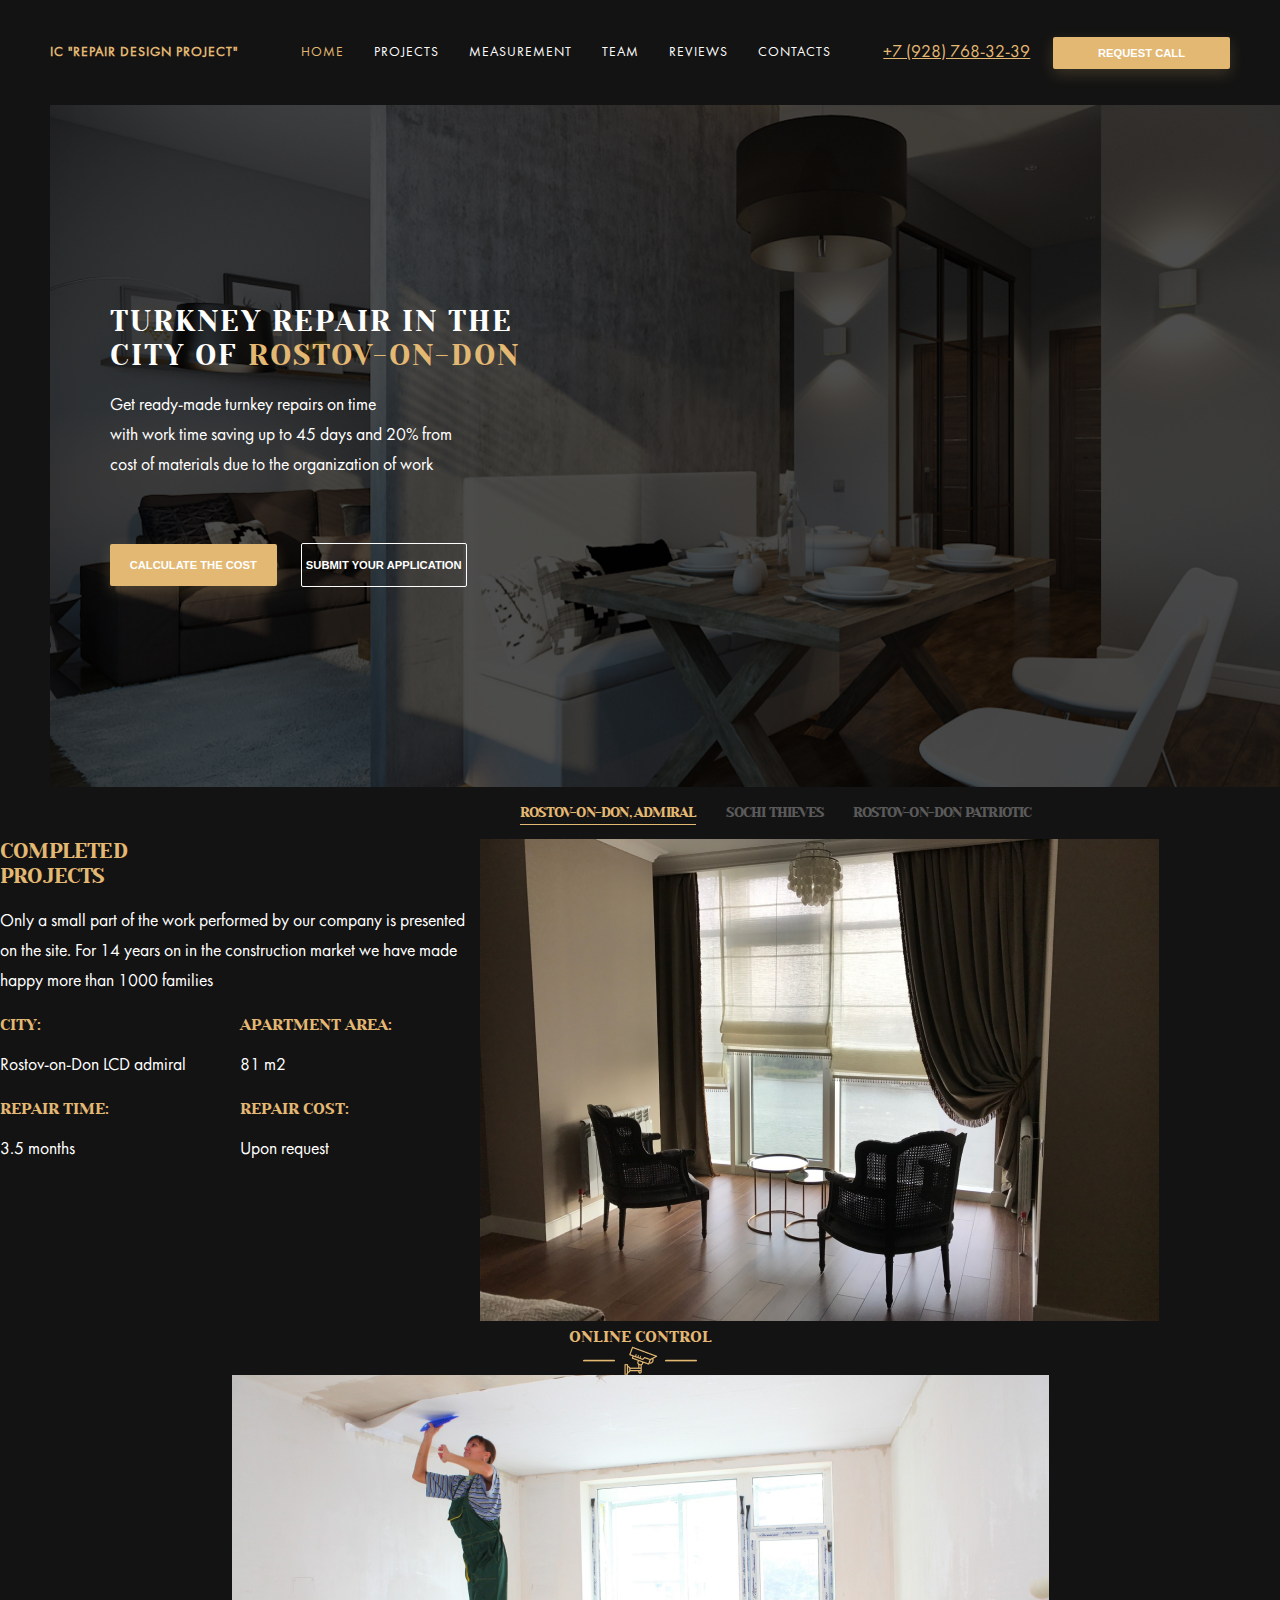
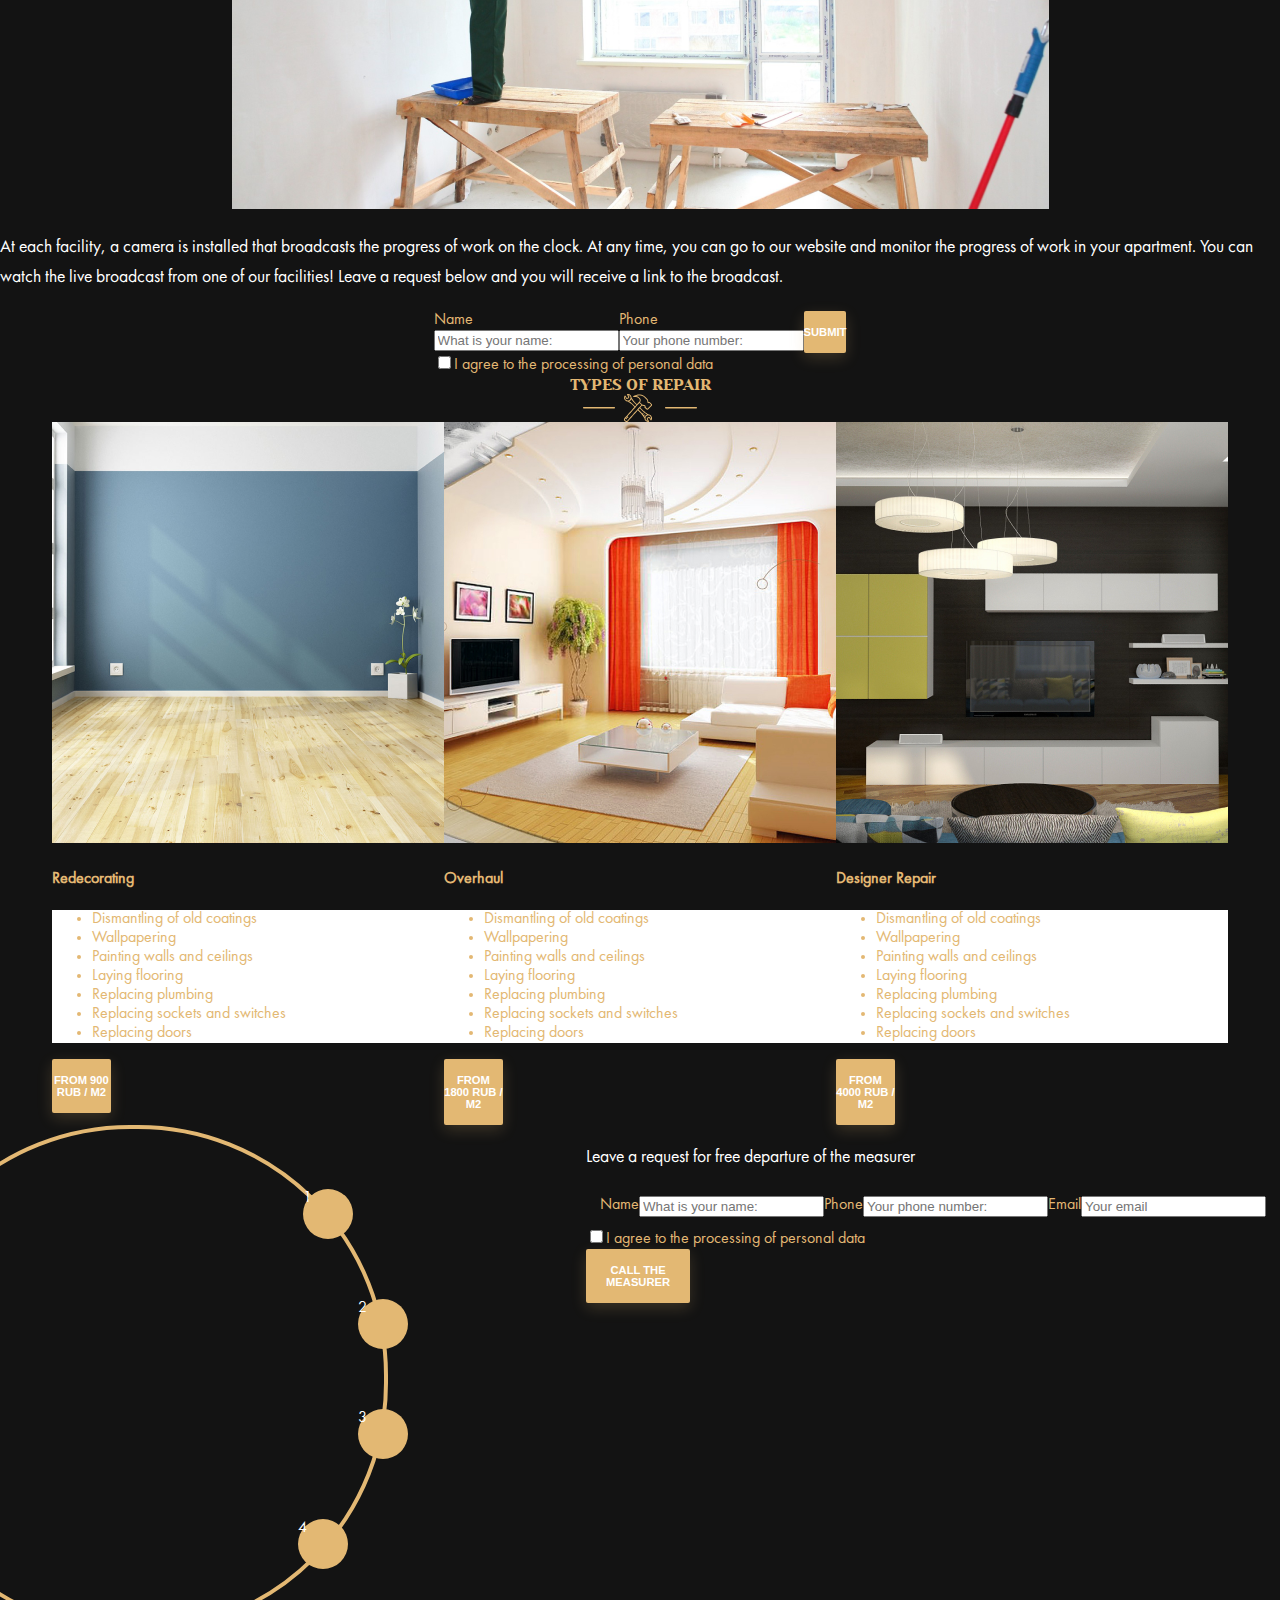
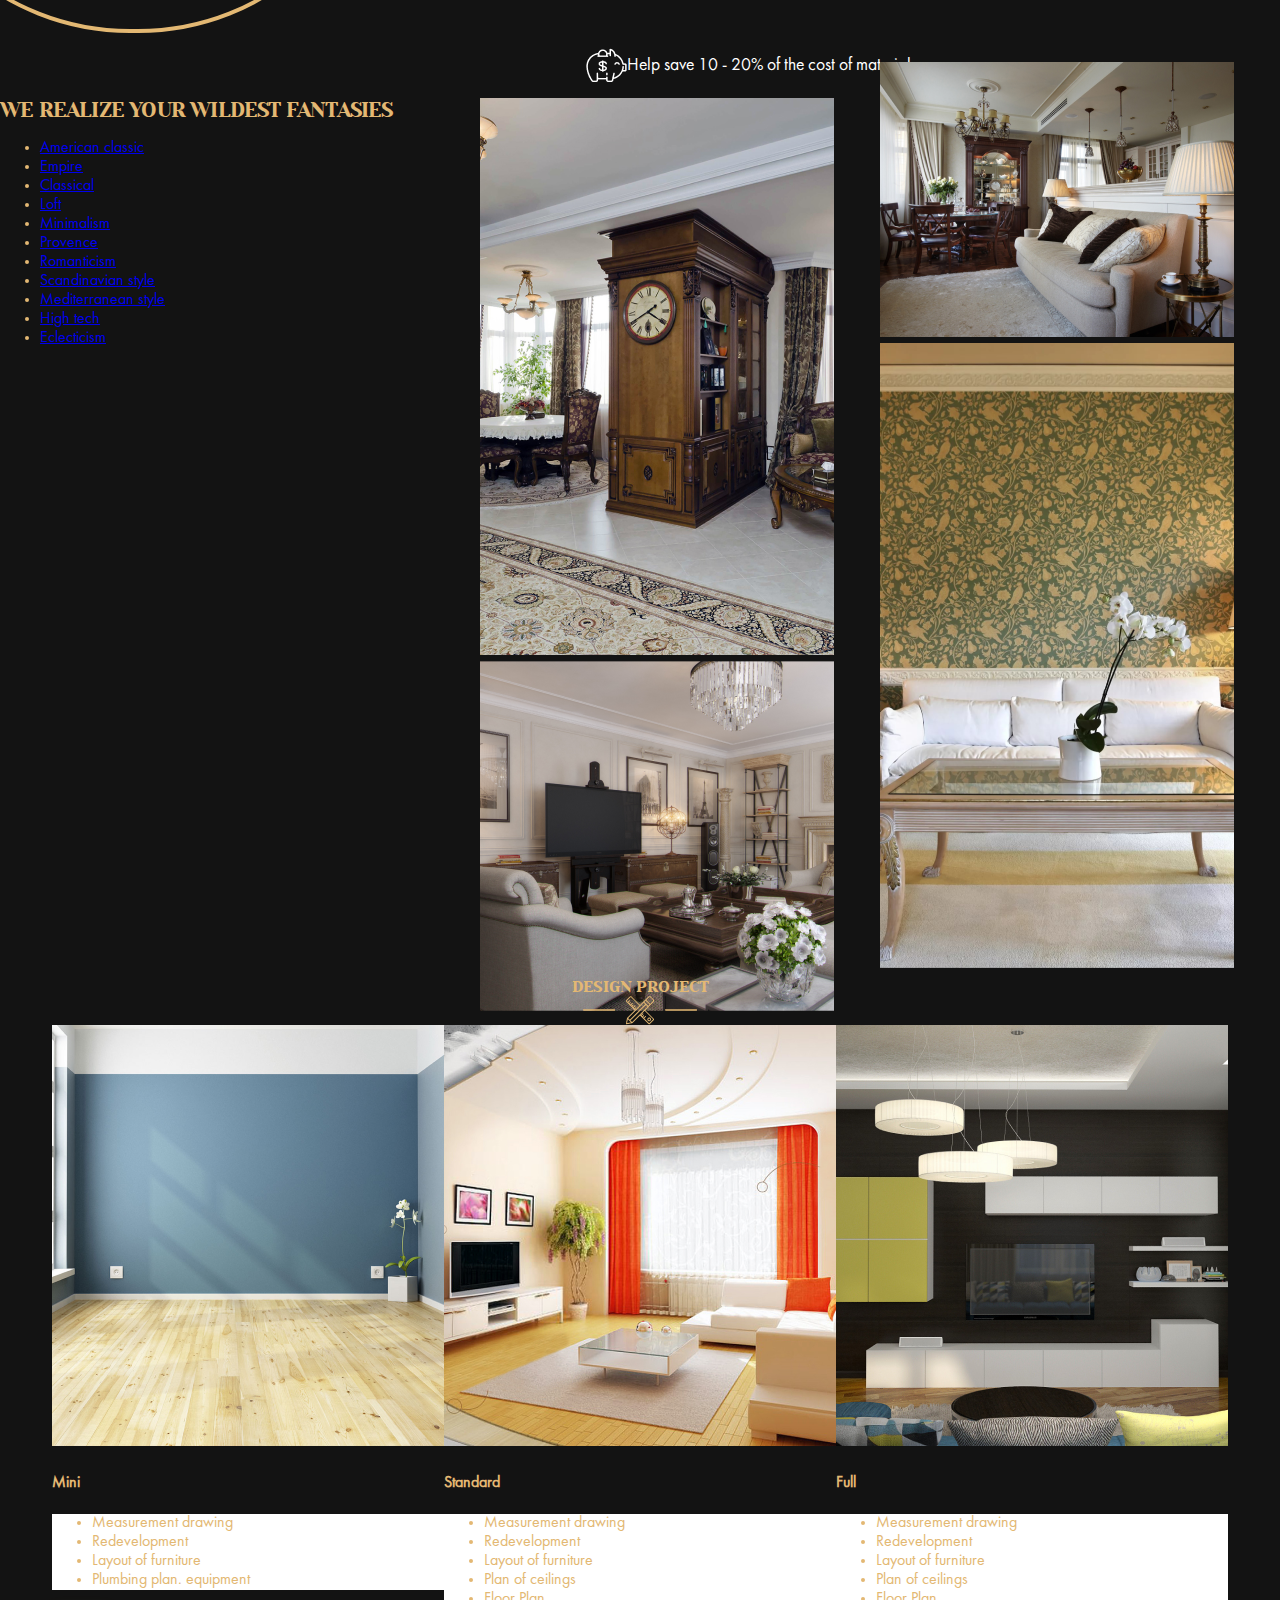
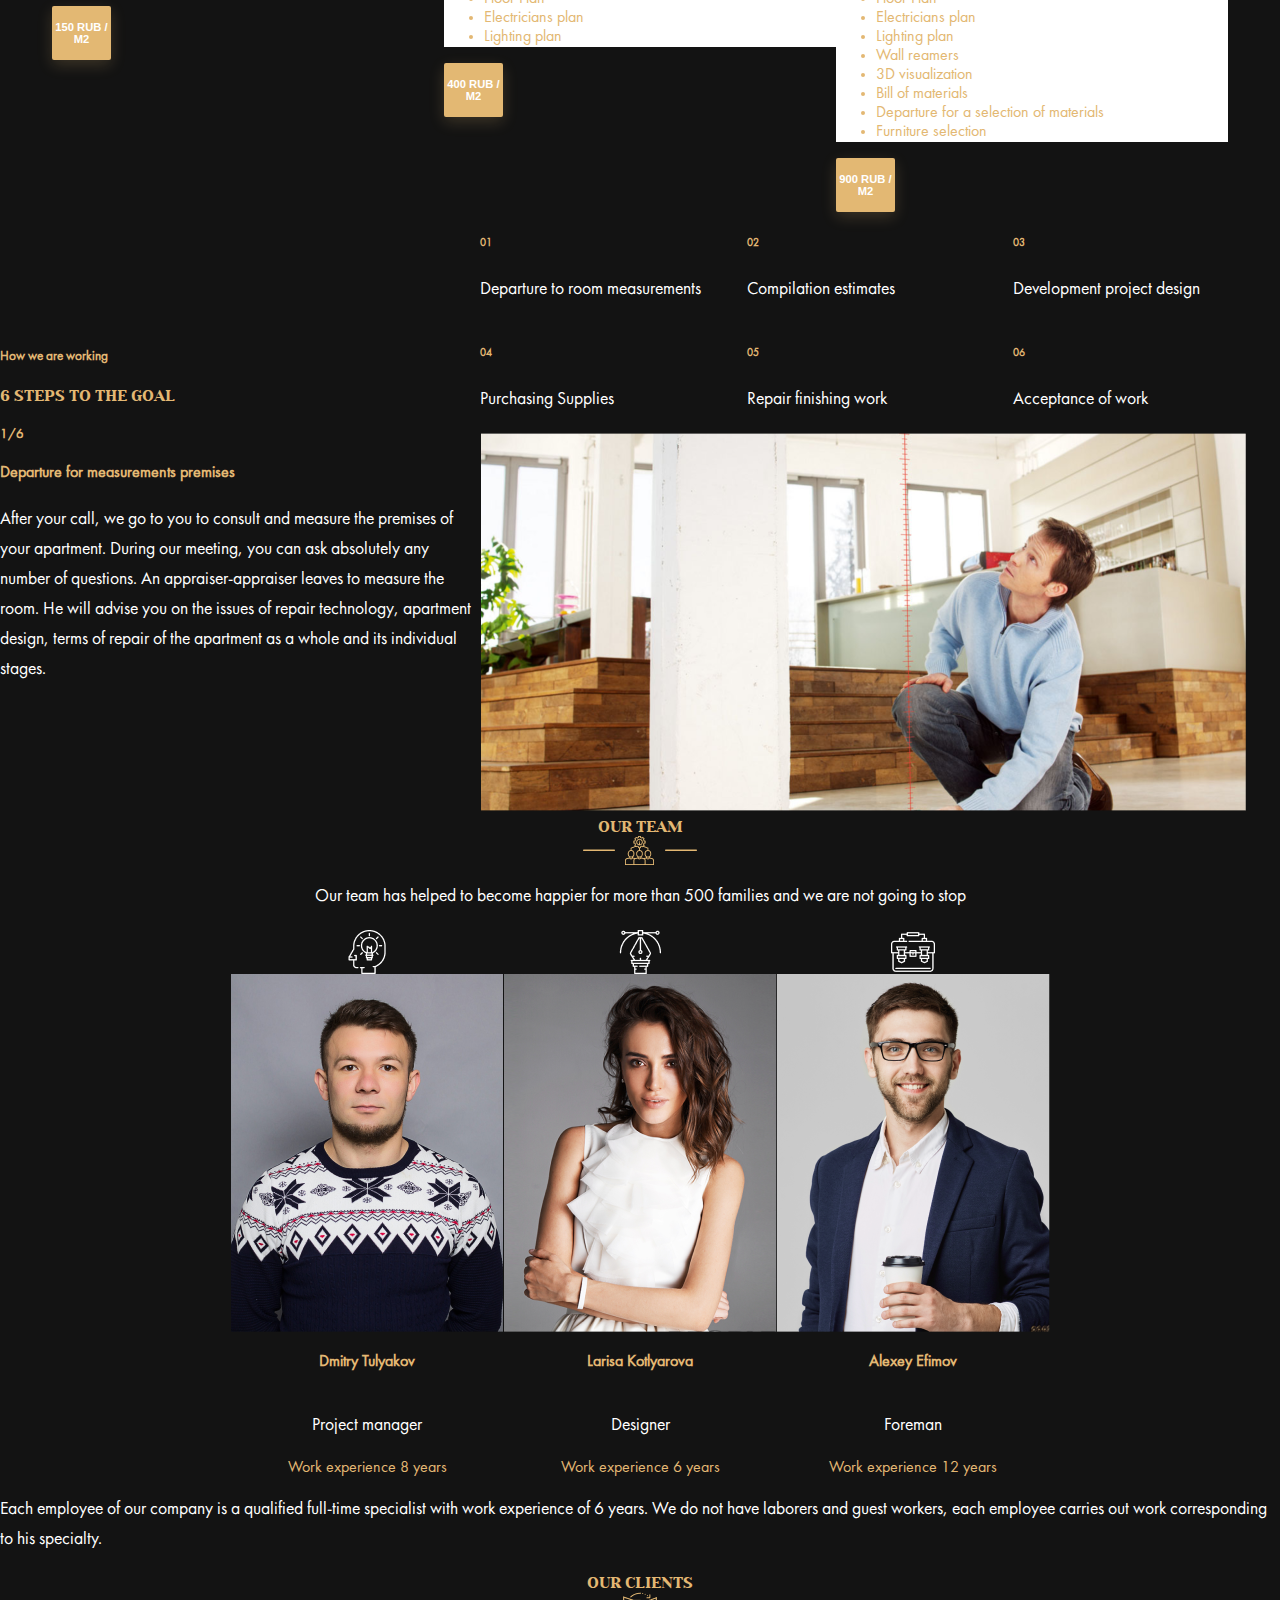
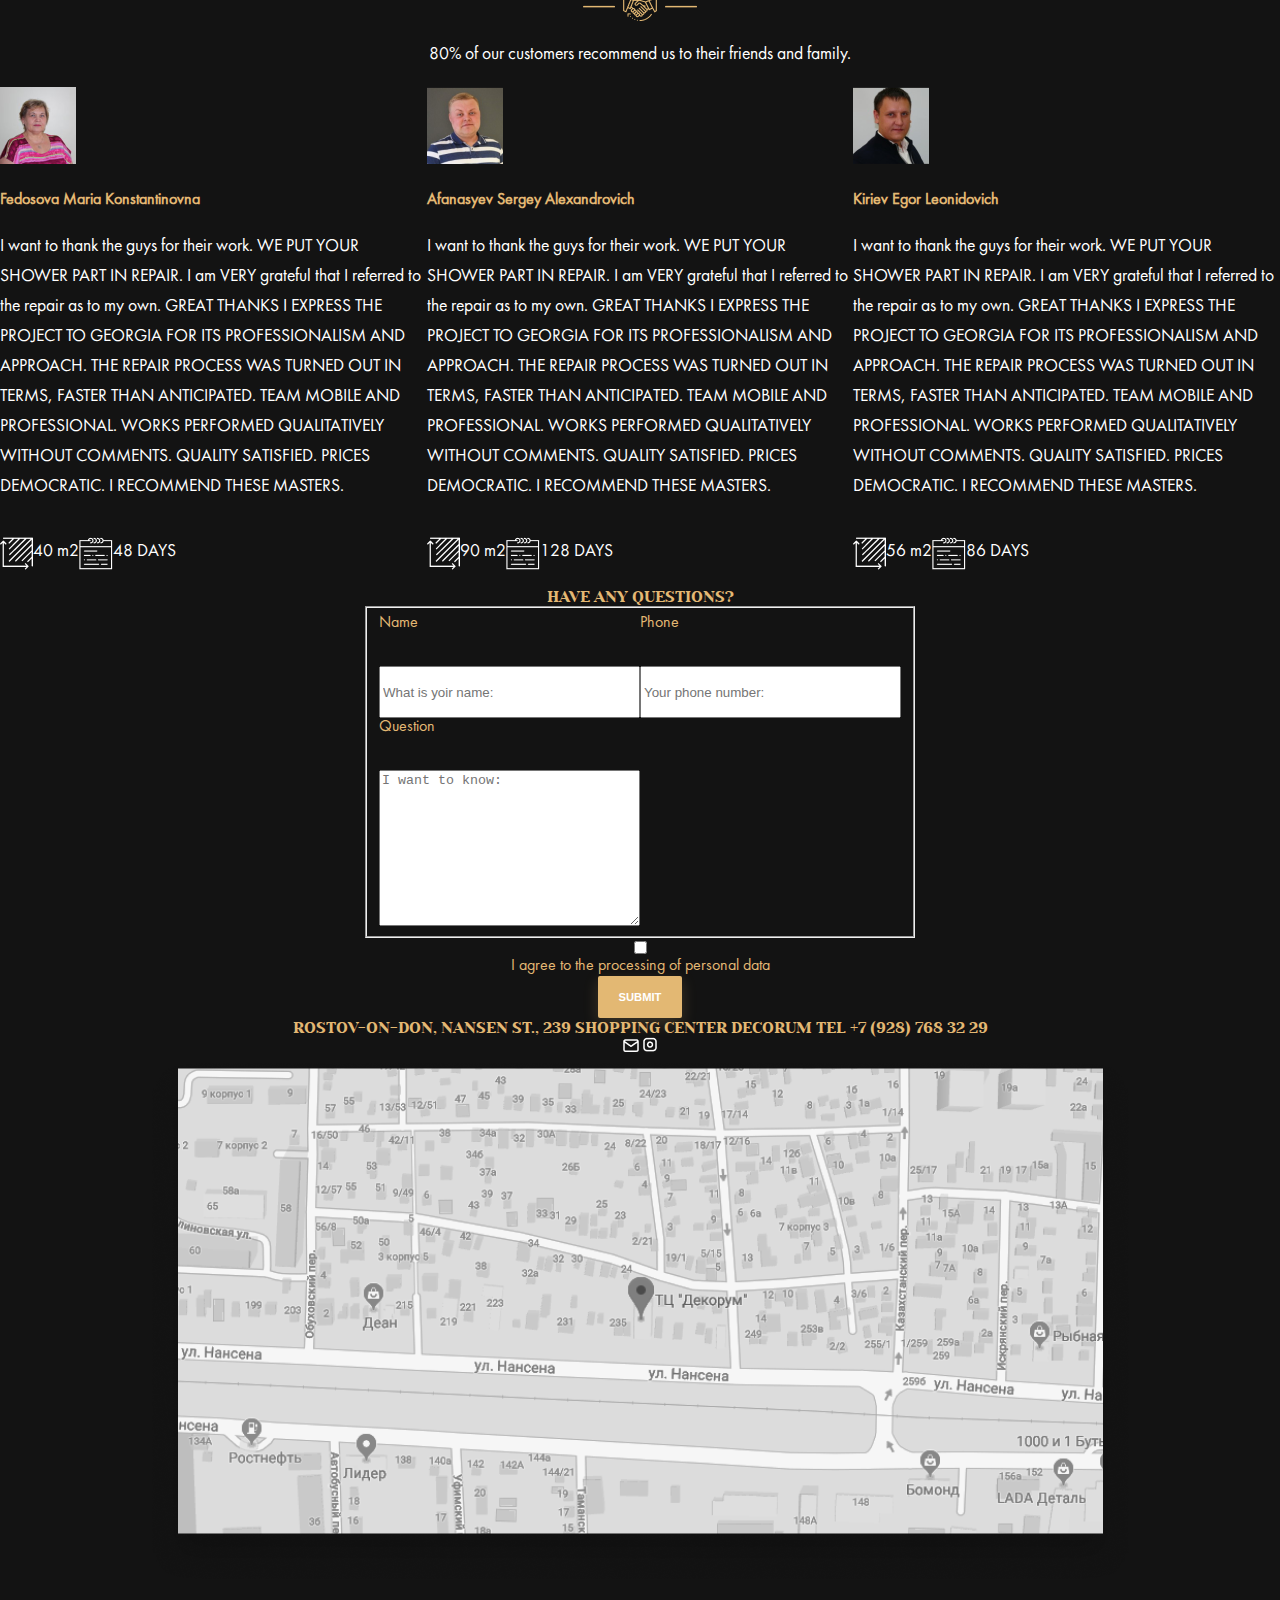
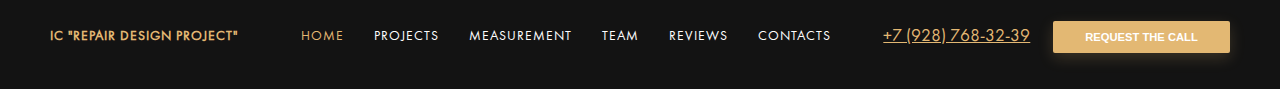
==== index.html @ d8e08277 "feat: create circle block in usp-section" ====
<!DOCTYPE html>
<html lang="en">
<head>
    <meta charset="UTF-8">
    <meta name="viewport" content="width=device-width, initial-scale=1.0">
    <meta http-equiv="X-UA-Compatible" content="ie=edge">
    <link rel="stylesheet" type="text/css" href="./style.css">
    <title>Repair Design Project</title>
</head>
<body>
    <header>
        <h4>IC "Repair Design Project"</h4>
        <nav>
            <ul class="menu_page_switcher">
                <li class="menu_page_switcher--item"><a class="menu_page_switcher--item--link-selected" href="#">Home</a></li>
                <li class="menu_page_switcher--item"><a class="menu_page_switcher--item--link" href="#">Projects</a></li>
                <li class="menu_page_switcher--item"><a class="menu_page_switcher--item--link" href="#">Measurement</a></li>
                <li class="menu_page_switcher--item"><a class="menu_page_switcher--item--link" href="#">Team</a></li>
                <li class="menu_page_switcher--item"><a class="menu_page_switcher--item--link" href="#">Reviews</a></li>
                <li class="menu_page_switcher--item"><a class="menu_page_switcher--item--link" href="#">Contacts</a></li>
            </ul>
        </nav>
        <a href="tel: +7 (928) 768-32-39"><p>+7 (928) 768-32-39</p></a>
        <button class="btn" class="btn">Request call</button>
    </header>
    <section class="main_screen">
        <div class="img_effect"></div>
        <!-- <img src="./assets/images/image 4.3.png" alt="главное изображение"> -->
        <article>
            <h1>Turkney repair in the <br>city of <span>rostov-on-don</span></h1>
            <p>Get ready-made turnkey repairs on time <br> with work time saving up to 45 days and 20% from <br> cost of materials due to the organization of work</p>
        </article>
        <!-- <aside>
            <p>Instagram</p>
            <div></div>
        </aside> -->
        <div class="buttons">
            <button class="btn">Calculate the cost</button>
            <button class="btn_second">Submit your application</button>
        </div>
    </section>
    <section class="second_screen">
        <div></div>
        <nav>
            <ul class="menu_projects_switcher">
                <li class="menu_projects_switcher--item"><a class="menu_projects_switcher--item--link-selected" href="#">Rostov-on-Don, Admiral</a></li>
                <li class="menu_projects_switcher--item"><a class="menu_projects_switcher--item--link" href="#">Sochi Thieves</a></li>
                <li class="menu_projects_switcher--item"><a class="menu_projects_switcher--item--link" href="#">Rostov-on-Don Patriotic</a></li>
            </ul>
        </nav>
        <article class="article_completed_projects">
            <h2>Completed <br>projects</h2>
            <p>Only a small part of the work performed by our company is presented on the site. 
                    For 14 years on in the construction market we have made happy more than 1000 families</p>
            <div class="article_completed_projects--menu">
                <div>
                    <h3>City:</h3>
                    <p>Rostov-on-Don LCD admiral</p>
                </div>
                
                <div>
                    <h3>apartment area:</h3>
                    <p>81 m2</p>
                </div>

                <div>
                    <h3>Repair time:</h3>
                    <p>3.5 months</p>
                </div>

                <div> 
                    <h3>Repair Cost:</h3>
                    <p>Upon request</p>
                </div>
            </div>
        </article>
        <div class="slider">
            <img src="./assets/images/image 2.1.png" alt="фото интерьера1">
            <!-- <img src="./assets/images/image 2.png" alt="фото интерьера2"> -->
        </div>
        </section>
        <section class="section_online_control">
            <h3>online control</h3>
            <img src="./assets/images/icon_control.png" alt="камера наблюдения">
            <div class="video">
                <img src="./assets/images/image 6.png" alt="заглушка видео">
            </div>
            <p>At each facility, a camera is installed that broadcasts the progress of work on the clock. 
                At any time, you can go to our website and monitor the progress of work in your apartment. 
                You can watch the live broadcast from one of our facilities! 
                Leave a request below and you will receive a link to the broadcast.</p>
            <form action="#">
                <div class="my_fieldset">
                    <div>
                        <label for="name">Name</label><input type="text" id="name" placeholder="What is your name:">
                    </div>
                    <div>
                        <label for="phone">Phone</label><input type="text" id="phone" placeholder="Your phone number:">
                    </div>
                    <button class="btn">Submit</button>
                </div>
                <input type="checkbox" id="agreement"><label for="agreemnet">I agree to the processing of personal data</label>
            </form>
        </section>
        <section class="section_types_of_repair">
            <h3>types of repair</h3>
            <img src="./assets/images/icon_repair.png" alt="ремонт">
            <article class="section_types_of_repair--article">
                <div class="section_types_of_repair--article-item">
                    <img src="./assets/images/image.png" alt="интерьер 1">
                    <article class="article_text">
                        <h4>Redecorating</h4>
                        <ul>
                            <li>Dismantling of old coatings</li>
                            <li>Wallpapering</li>
                            <li>Painting walls and ceilings</li>
                            <li>Laying flooring</li>
                            <li>Replacing plumbing</li>
                            <li>Replacing sockets and switches</li>
                            <li>Replacing doors</li>
                        </ul>
                        <button class="btn">from 900 rub / m2</button>
                    </article>
                </div>
                <div class="section_types_of_repair--article-item">
                    <img src="./assets/images/image 3.png" alt="интерьер 2">
                    <article class="article_text">
                        <h4>Overhaul</h4>
                        <ul>
                            <li>Dismantling of old coatings</li>
                            <li>Wallpapering</li>
                            <li>Painting walls and ceilings</li>
                            <li>Laying flooring</li>
                            <li>Replacing plumbing</li>
                            <li>Replacing sockets and switches</li>
                            <li>Replacing doors</li>
                        </ul>
                        <button class="btn">from 1800 rub / m2</button>
                    </article>
                </div>
                <div class="section_types_of_repair--article-item">
                    <img src="./assets/images/image 3 (1).png" alt="интерьер 3">
                    <article class="article_text">
                        <h4>Designer Repair</h4>
                        <ul>
                            <li>Dismantling of old coatings</li>
                            <li>Wallpapering</li>
                            <li>Painting walls and ceilings</li>
                            <li>Laying flooring</li>
                            <li>Replacing plumbing</li>
                            <li>Replacing sockets and switches</li>
                            <li>Replacing doors</li>
                        </ul>
                        <button class="btn">from 4000 rub / m2</button>
                    </article>
                </div>
            </article>
        </section>
        <section class="section_usp">
            <article class="wrapper_circle">
                <!-- <img src="./assets/images/image 6.1.png" alt="фото здание"> -->
                <div class="circle"></div>
                <div class="numbers">
                    <div class="numbers--element-1">
                        <div class="num">1</div>
                        <!-- <p>Our speciadivst will arrive for measurements per day contact, 
                        or appoint a date convenient for you</p> -->
                    </div>
                    <div class="numbers--element-2">
                        <div class="num">2</div>
                        <!-- <p>Free metering</p> -->
                    </div>
                    <div class="numbers--element-3">
                        <div class="num">3</div>
                        <!-- <p>Free consultation</p> -->
                    </div>
                    <div class="numbers--element-4">
                        <div class="num">4</div>
                        <!-- <p>Get a cost estimate and the timing of your future repairs</p> -->
                    </div>
                </div>
            </article>
            <form action="#">
                <p>Leave a request for free departure of the measurer</p>
                <fieldset>
                    <label for="name">Name</label>
                    <input type="text" id="name" placeholder="What is your name:">

                    <label for="phone">Phone</label>
                    <input type="text" id="phone" placeholder="Your phone number:">

                    <label for="email">Email</label>
                    <input type="text" id="email" placeholder="Your email">
                </fieldset>
                <div class="agreement">
                    <input type="checkbox" id="agreement"><label for="agreemnet">I agree to the processing of personal data</label>
                </div>
                <button class="btn">Call the measurer</button>
            </form>
            <div class="my_text">
                <img src="./assets/images/icon_coinsaver.png" alt="копилка">
                <p>Help save 10 - 20% of the cost of materials</p>
            </div>
        </section>
        <section class="section_types_interior">
            <article class="section_types_interior--article">
                <h2>We realize your wildest fantasies</h2>
                <ul>
                    <li><a href="#" type="active">American classic</a></li>
                    <li><a href="#">Empire</a></li>
                    <li><a href="#">Classical</a></li>
                    <li><a href="#">Loft</a></li>
                    <li><a href="#">Minimalism</a></li>
                    <li><a href="#">Provence</a></li>
                    <li><a href="#">Romanticism</a></li>
                    <li><a href="#">Scandinavian style</a></li>
                    <li><a href="#">Mediterranean style</a></li>
                    <li><a href="#">High tech</a></li>
                    <li><a href="#">Eclecticism</a></li>
                </ul>
            </article>
            <div class="section_types_interior--img_elements">
                <div class="item1"> 
                    <img src="./assets/images/image 5 (1).png" alt="интерьер 1">
                    <img src="./assets/images/image 5 (3).png" alt="интерьер 2">
                </div>
                <div class="item2">
                    <img src="./assets/images/image 5.png" alt="интерьер 3">
                    <img src="./assets/images/image 5 (2).png" alt="интерьер 4">
               </div>
            </div>
        </section>
        <section class="section_design_projects">
            <h3>design project</h3>
            <img src="./assets/images/icon_projects.png" alt="проекты">
            <article class="section_design_projects--article">
                <div class="section_design_projects--article-item">
                    <img src="./assets/images/image.png" alt="интерьер 1">
                    <article class="article_text">
                        <h4>Mini</h4>
                        <ul>
                            <li>Measurement drawing</li>
                            <li>Redevelopment</li>
                            <li>Layout of furniture</li>
                            <li>Plumbing plan. equipment</li>
                        </ul>
                        <button class="btn">150 rub / m2</button>
                    </article>
                </div>
                <div class="section_design_projects--article-item"> 
                    <img src="./assets/images/image 3.png" alt="интерьер 2">
                    <article class="article_text">
                        <h4>Standard</h4>
                        <ul>
                            <li>Measurement drawing</li>
                            <li>Redevelopment</li>
                            <li>Layout of furniture</li>
                            <li>Plan of ceilings</li>
                            <li>Floor Plan</li>
                            <li>Electricians plan</li>
                            <li>Lighting plan</li>
                        </ul>
                        <button class="btn">400 rub / m2</button>
                    </article>
                </div>
                <div class="section_design_projects--article-item">
                    <img src="./assets/images/image 3 (1).png" alt="интерьер 3">
                    <article class="article_text">
                        <h4>Full</h4>
                        <ul>
                            <li>Measurement drawing</li>
                            <li>Redevelopment</li>
                            <li>Layout of furniture</li>
                            <li>Plan of ceilings</li>
                            <li>Floor Plan</li>
                            <li>Electricians plan</li>
                            <li>Lighting plan</li>
                            <li>Wall reamers</li>
                            <li>3D visualization</li>
                            <li>Bill of materials</li>
                            <li>Departure for a selection of materials</li>
                            <li>Furniture selection</li>
                        </ul>
                        <button class="btn">900 rub / m2</button>
                    </article>
                </div>
            </article>
        </section>  
        <section class="section_steps_working">
            <article class="section_steps_working--article">
                <h5>How we are working</h5>
                <h3>6 steps to the goal</h3>
                <article>
                        <h5>1/6</h5>
                        <h4>Departure for measurements premises</h4>
                        <p>After your call, we go to you to consult and measure the premises of your apartment. 
                            During our meeting, you can ask absolutely any number of questions. 
                            An appraiser-appraiser leaves to measure the room. 
                            He will advise you on the issues of repair technology, apartment design, terms of repair of the apartment as a whole and its individual stages.</p>
                    </article>
            </article>
            <article class="section_steps_working--article">           
                <div class="section_steps_working--article--steps">
                    <div class="section_steps_working--article--steps-item">
                        <h6>01</h6>
                        <p>Departure to room measurements</p>
                    </div>
                    <div class="section_steps_working--article--steps-item">
                        <h6>02</h6>
                        <p>Compilation estimates</p>
                    </div>
                    <div class="section_steps_working--article--steps-item">
                        <h6>03</h6>
                        <p>Development project design</p>
                    </div>
                    <div class="section_steps_working--article--steps-item">
                        <h6>04</h6>
                        <p>Purchasing Supplies</p>
                    </div>
                    <div class="section_steps_working--article--steps-item">
                        <h6>05</h6>
                        <p>Repair finishing work</p>
                    </div>
                    <div class="section_steps_working--article--steps-item">
                        <h6>06</h6>
                        <p>Acceptance of work</p>
                    </div>
                </div>
                <img src="./assets/images/Mask Group.png" alt="этапы работы">
            </article>
        </section>  
        <section class="section_our_team">
            <h3>our team</h3>
            <img src="./assets/images/icon_team.png" alt="команда">
            <p>Our team has helped to become happier for more than 500 families and we are not going to stop</p>
            <div class="section_our_team--article">
                <div class="section_our_team--article-item">
                    <img src="./assets/images/icon_idea.png" alt="иконка идея">
                    <img src="./assets/images/person1.png" alt="менеджер">
                    <h4>Dmitry Tulyakov</h4>
                    <p>Project manager</p>
                    <div class="my_label">Work experience 8 years</div>
                </div>
                <div class="section_our_team--article-item">
                    <img src="./assets/images/icon_pero.png" alt="иконка перо">
                    <img src="./assets/images/person2.png" alt="дизайнер">
                    <h4>Larisa Kotlyarova</h4>
                    <p>Designer</p>
                    <div class="my_label">Work experience 6 years</div>
                </div>
                <div class="section_our_team--article-item">
                    <img src="./assets/images/icon_portfolio.png" alt="иконка портфель">
                    <img src="./assets/images/person3.png" alt="мастер">
                    <h4>Alexey Efimov</h4>
                    <p>Foreman</p>
                    <div class="my_label">Work experience 12 years</div>
                </div>
            </div>
            <p>Each employee of our company is a qualified full-time specialist with work experience of 6 years. 
                We do not have laborers and guest workers, 
                each employee carries out work corresponding to his specialty.</p>
        </section>
        <section class="section_our_clients">
            <h3>our clients</h3>
            <img src="./assets/images/icon_clients.png" alt="клиенты">
            <p>80% of our customers recommend us to their friends and family.</p>
            <div class="section_our_clients--element">
                <article class="section_our_clients--element-item">
                    <div>
                        <img src="./assets/images/review1.png" alt="клиент 1">
                        <h4>Fedosova Maria Konstantinovna</h4>
                    </div>
                    <p>I want to thank the guys for their work. WE PUT YOUR SHOWER PART IN REPAIR. 
                        I am VERY grateful that I referred to the repair as to my own. 
                        GREAT THANKS I EXPRESS THE PROJECT TO GEORGIA FOR ITS PROFESSIONALISM AND APPROACH. 
                        THE REPAIR PROCESS WAS TURNED OUT IN TERMS, FASTER THAN ANTICIPATED. 
                        TEAM MOBILE AND PROFESSIONAL. WORKS PERFORMED QUALITATIVELY WITHOUT COMMENTS. 
                        QUALITY SATISFIED. PRICES DEMOCRATIC. I RECOMMEND THESE MASTERS.</p>
                    <div class="my_label">
                        <p><img src="./assets/images/icon_square.png" alt="иконка площадь">40 m2</p>
                        <p><img src="./assets/images/icon_deadline.png" alt="иконка сроки">48 DAYS</p>
                    </div>
                </article>
                <article class="section_our_clients--element-item">
                    <div>
                        <img src="./assets/images/review2.png" alt="клиент 2">
                        <h4>Afanasyev Sergey Alexandrovich</h4>
                    </div>
                    <p>I want to thank the guys for their work. WE PUT YOUR SHOWER PART IN REPAIR. 
                        I am VERY grateful that I referred to the repair as to my own. 
                        GREAT THANKS I EXPRESS THE PROJECT TO GEORGIA FOR ITS PROFESSIONALISM AND APPROACH. 
                        THE REPAIR PROCESS WAS TURNED OUT IN TERMS, FASTER THAN ANTICIPATED. 
                        TEAM MOBILE AND PROFESSIONAL. WORKS PERFORMED QUALITATIVELY WITHOUT COMMENTS. 
                        QUALITY SATISFIED. PRICES DEMOCRATIC. I RECOMMEND THESE MASTERS.</p>
                    <div class="my_label">
                        <p><img src="./assets/images/icon_square.png" alt="иконка площадь">90 m2</p>
                        <p><img src="./assets/images/icon_deadline.png" alt="иконка сроки">128 DAYS</p>
                    </div>
                </article>
                <article class="section_our_clients--element-item">
                    <div>
                        <img src="./assets/images/review3.png" alt="клиент 3">
                        <h4>Kiriev Egor Leonidovich</h4>
                    </div>
                    <p>I want to thank the guys for their work. WE PUT YOUR SHOWER PART IN REPAIR. 
                        I am VERY grateful that I referred to the repair as to my own. 
                        GREAT THANKS I EXPRESS THE PROJECT TO GEORGIA FOR ITS PROFESSIONALISM AND APPROACH. 
                        THE REPAIR PROCESS WAS TURNED OUT IN TERMS, FASTER THAN ANTICIPATED. 
                        TEAM MOBILE AND PROFESSIONAL. WORKS PERFORMED QUALITATIVELY WITHOUT COMMENTS. 
                        QUALITY SATISFIED. PRICES DEMOCRATIC. I RECOMMEND THESE MASTERS.</p>
                    <div class="my_label">
                        <p><img src="./assets/images/icon_square.png" alt="иконка площадь">56 m2</p>
                        <p><img src="./assets/images/icon_deadline.png" alt="иконка сроки">86 DAYS</p>
                    </div>
                </article>
            </div>       
        </section>
        <section class="section_form_question">
            <form action="#">
                <h3>have any questions?</h3>
                <fieldset>
                    <label for="name">Name</label>
                    <input type="text" id="name" placeholder="What is yoir name:">

                    <label for="phone">Phone</label>
                    <input type="text" id="phone" placeholder="Your phone number:">

                    <label for="question">Question</label>
                    <textarea name="question" id="question_area" cols="30" rows="10" placeholder="I want to know:"></textarea>
                </fieldset>
                <input type="checkbox" id="agreement"><label for="agreemnet">I agree to the processing of personal data</label>
                <button class="btn">Submit</button>
            </form>
        </section>
        <section class="section_contacts">
            <h3>Rostov-on-Don, Nansen St., 239 Shopping Center Decorum Tel +7 (928) 768 32 29</h3>
            <div>
                <img src="./assets/images/icon_mail.png" alt="email">
                <img src="./assets/images/icon_instagram.png" alt="Instagram">
            </div>
            <img src="./assets/images/map.png" alt="карта заглушка">
        </section>
    <footer>
        <h4>IC "Repair Design Project"</h4>
        <nav>
            <ul class="menu_page_switcher">
                <li class="menu_page_switcher--item"><a class="menu_page_switcher--item--link-selected" href="#">Home</a></li>
                <li class="menu_page_switcher--item"><a class="menu_page_switcher--item--link" href="#">Projects</a></li>
                <li class="menu_page_switcher--item"><a class="menu_page_switcher--item--link" href="#">Measurement</a></li>
                <li class="menu_page_switcher--item"><a class="menu_page_switcher--item--link" href="#">Team</a></li>
                <li class="menu_page_switcher--item"><a class="menu_page_switcher--item--link" href="#">Reviews</a></li>
                <li class="menu_page_switcher--item"><a class="menu_page_switcher--item--link" href="#">Contacts</a></li>
            </ul>
        </nav>
        <a href="tel: +7 (928) 768-32-39"><p>+7 (928) 768-32-39</p></a>
        <button class="btn">Request the call</button>
    </footer>
</body>
</html>
---- style.css ----
@font-face {
  font-family: 'Yeseva-one';
  src: url("./assets/fonts/Yeseva One Regular.ttf") format("truetype");
  font-weight: lighter; }
@font-face {
  font-family: 'FuturaBookC';
  src: url("./assets/fonts/futurabookc.otf") format("truetype");
  font-weight: lighter; }
.section_online_control, .section_types_of_repair, .section_design_projects, .section_steps_working, .section_our_team, .section_our_clients, .section_form_question, .section_contacts {
  display: flex;
  flex-direction: column;
  align-items: center; }

.btn, .btn_second {
  background: #E3B873;
  padding: 15px 0;
  width: 15%;
  border: none;
  box-shadow: 0px 5px 15px rgba(227, 184, 115, 0.2);
  border-radius: 2px;
  color: white;
  text-transform: uppercase;
  font-weight: bold;
  font-size: 0.7rem; }

.menu_page_switcher, .second_screen .menu_projects_switcher {
  display: flex; }

.menu_page_switcher li, .second_screen .menu_projects_switcher li {
  padding: 0 30px 0 0;
  list-style: none; }

.menu_page_switcher li a, .second_screen .menu_projects_switcher a {
  text-decoration: none;
  color: white;
  letter-spacing: 1px;
  text-transform: uppercase; }

body {
  font-family: "FuturaBookC";
  color: #E3B873;
  background: #131313;
  padding: 0;
  margin: 0; }
  body h1 {
    font-family: "Yeseva-one";
    font-size: 1.8rem;
    font-weight: lighter;
    text-transform: uppercase;
    letter-spacing: 2px;
    color: white;
    margin: 0; }
    body h1 span {
      color: #E3B873; }
  body h2 {
    color: #E3B873;
    font-family: "Yeseva-one";
    font-size: 1.3rem;
    font-weight: lighter;
    text-transform: uppercase;
    letter-spacing: -0.8px;
    margin: 0; }
  body h3 {
    color: #E3B873;
    font-family: "Yeseva-one";
    font-size: 1rem;
    font-weight: lighter;
    text-transform: uppercase;
    letter-spacing: 0px;
    margin: 0; }
  body p {
    font-family: "FuturaBookC";
    font-weight: lighter;
    font-size: 1.1rem;
    line-height: 30px;
    color: white; }

header, footer {
  display: flex;
  justify-content: space-between;
  align-items: center;
  padding: 20px 50px; }
  header a, footer a {
    color: #E3B873; }
    header a p, footer a p {
      color: #E3B873; }
  header h4, footer h4 {
    text-transform: uppercase;
    font-size: 0.85rem;
    letter-spacing: 1px; }
  header .btn, footer .btn {
    padding: 10px 30px; }

.btn_second {
  border: 1px solid white;
  background: none;
  box-shadow: none; }

.menu_page_switcher {
  font-size: 0.85rem; }
  .menu_page_switcher li a.menu_page_switcher--item--link-selected {
    color: #E3B873; }

.main_screen {
  background-image: url("./assets/images/main_img_with_effect.png");
  background-repeat: no-repeat;
  margin-left: 50px;
  display: flex;
  flex-direction: column;
  justify-content: center;
  padding: 200px 60px; }
  .main_screen img {
    position: absolute;
    opacity: 0.3;
    width: 96%;
    right: 0;
    top: 90px;
    z-index: -1; }
  .main_screen .img_effect {
    width: 100%;
    height: 100%;
    align-items: stretch;
    margin-left: 50px;
    background: rgba(0, 0, 0, 0.7); }
  .main_screen aside {
    position: absolute;
    transform: rotate(90deg); }
    .main_screen aside p {
      color: #E3B873; }
    .main_screen aside div {
      border-top: 1px solid #E3B873;
      width: 40px; }
  .main_screen p {
    width: 40%; }
  .main_screen .buttons {
    margin: 45px 0 0 0; }
    .main_screen .buttons .btn {
      margin-right: 20px; }

.second_screen {
  display: grid;
  grid-template-columns: 3fr 5fr; }
  .second_screen .article_completed_projects--menu {
    display: grid;
    grid-template-columns: 1fr 1fr; }
  .second_screen .menu_projects_switcher a {
    color: #E3B873;
    font-family: "Yeseva-one";
    font-size: 0.9rem;
    line-height: 19px;
    letter-spacing: -0.8px; }
    .second_screen .menu_projects_switcher a.menu_projects_switcher--item--link-selected {
      border-bottom: 1px solid #E3B873;
      padding-bottom: 3px; }
    .second_screen .menu_projects_switcher a.menu_projects_switcher--item--link {
      color: white;
      opacity: 0.3; }

.section_online_control form .my_fieldset {
  display: flex;
  border: none; }
  .section_online_control form .my_fieldset div {
    display: flex;
    flex-direction: column; }

.circle {
  width: 500px;
  height: 500px;
  -moz-border-radius: 250px;
  -webkit-border-radius: 250px;
  border: 4px solid #E3B873;
  border-radius: 250px; }

.num {
  width: 50px;
  height: 50px;
  background: #E3B873;
  color: white;
  -moz-border-radius: 50px;
  -webkit-border-radius: 50px;
  border-radius: 50px; }

.section_usp {
  display: grid;
  grid-template-columns: 5fr 3fr; }
  .section_usp .wrapper_circle {
    display: flex;
    position: relative; }
    .section_usp .wrapper_circle .circle {
      position: relative;
      left: -120px; }
    .section_usp .wrapper_circle .numbers {
      position: relative;
      right: 90px;
      top: 0;
      display: flex;
      flex-direction: column;
      justify-content: center;
      align-items: flex-end; }
      .section_usp .wrapper_circle .numbers--element-1 {
        right: 115px;
        position: relative;
        margin: 30px 0; }
      .section_usp .wrapper_circle .numbers--element-2 {
        right: 60px;
        position: relative;
        margin: 30px 0; }
      .section_usp .wrapper_circle .numbers--element-3 {
        right: 60px;
        position: relative;
        margin: 30px 0; }
      .section_usp .wrapper_circle .numbers--element-4 {
        right: 120px;
        position: relative;
        margin: 30px 0; }
  .section_usp form {
    grid-column: 2;
    display: flex;
    flex-direction: column; }
    .section_usp form fieldset {
      border: none;
      display: flex; }
  .section_usp .my_text {
    display: flex;
    align-items: center;
    grid-column: 2; }

.article_text ul {
  background: white; }

.section_types_of_repair--article {
  display: flex; }

.section_types_interior {
  display: grid;
  grid-template-columns: 3fr 5fr; }
  .section_types_interior--img_elements {
    display: flex;
    justify-content: flex-end;
    align-items: center; }
    .section_types_interior--img_elements div {
      padding: 0;
      margin: 0; }
    .section_types_interior--img_elements img {
      margin: 0; }
    .section_types_interior--img_elements .item1 {
      margin-bottom: -40px; }
    .section_types_interior--img_elements .item2 {
      margin-top: -40px; }

.section_design_projects--article {
  display: flex; }

.section_steps_working {
  display: grid;
  grid-template-columns: 3fr 5fr; }
  .section_steps_working--article--steps {
    display: grid;
    grid-template-columns: 1fr 1fr 1fr; }

.section_our_team--article {
  display: flex; }
  .section_our_team--article-item {
    display: flex;
    flex-direction: column;
    align-items: center; }

.section_our_clients--element {
  display: flex; }
  .section_our_clients--element-item .my_label {
    display: flex; }
    .section_our_clients--element-item .my_label p {
      display: flex; }

.section_form_question form {
  display: flex;
  flex-direction: column;
  align-items: center; }
  .section_form_question form fieldset {
    display: grid;
    grid-template-columns: 1fr 1fr;
    grid-template-rows: 1fr 1fr 1fr 3fr; }
    .section_form_question form fieldset label {
      grid-row: 1, 3; }
    .section_form_question form fieldset input {
      grid-row: 2; }
    .section_form_question form fieldset textarea {
      grid-row: 4; }

/*# sourceMappingURL=style.css.map */
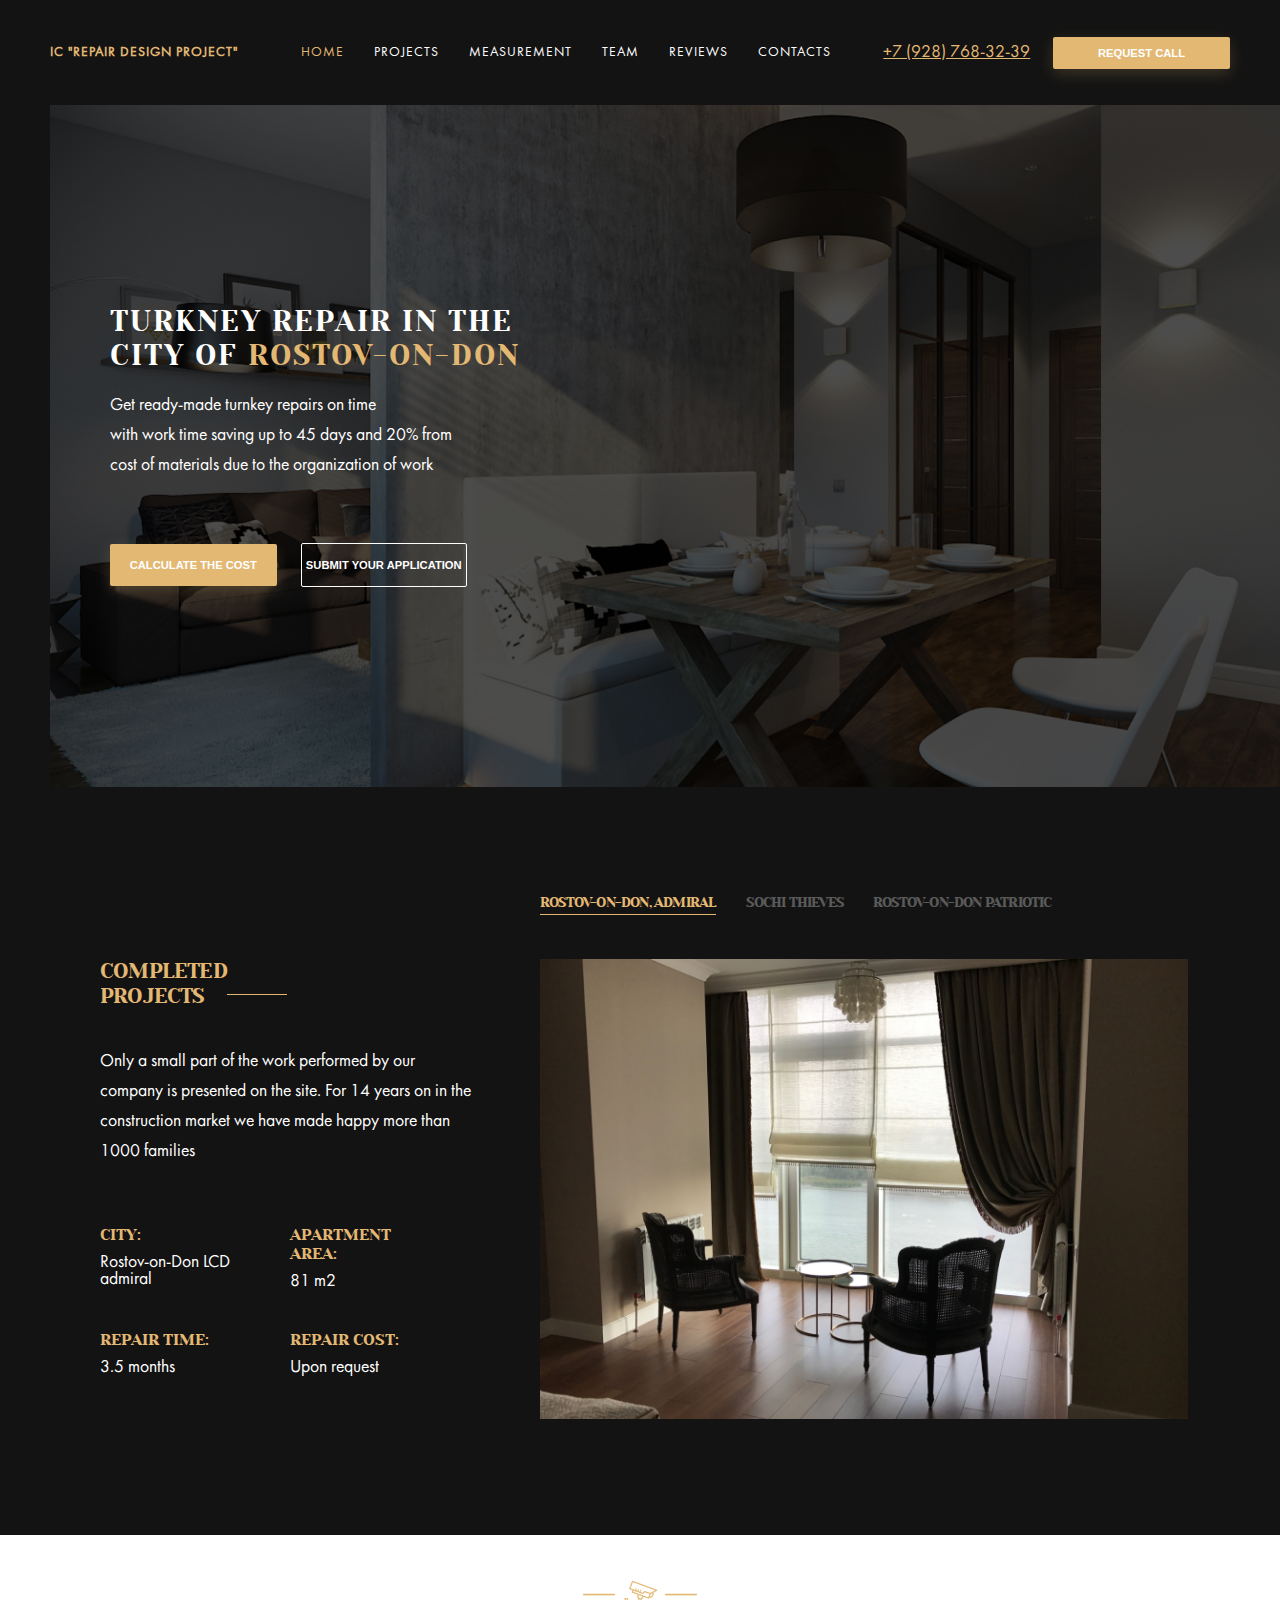
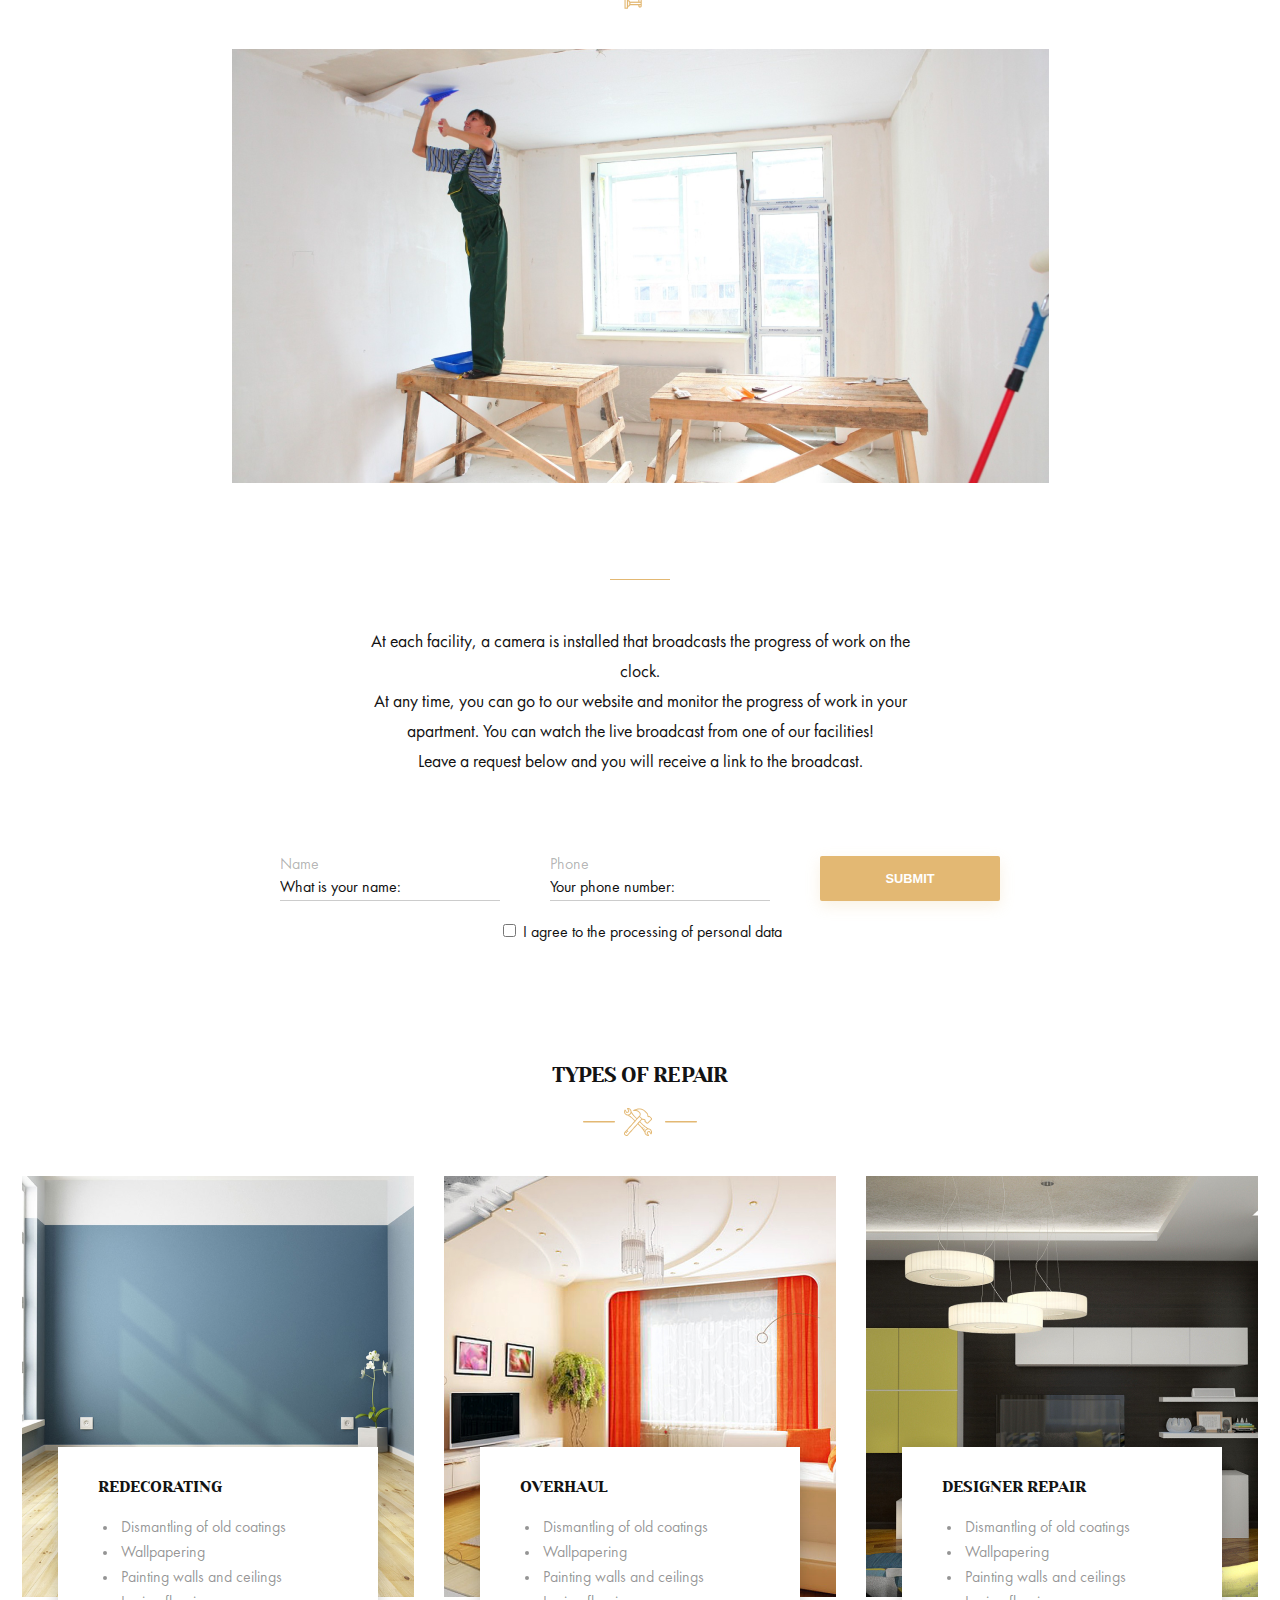
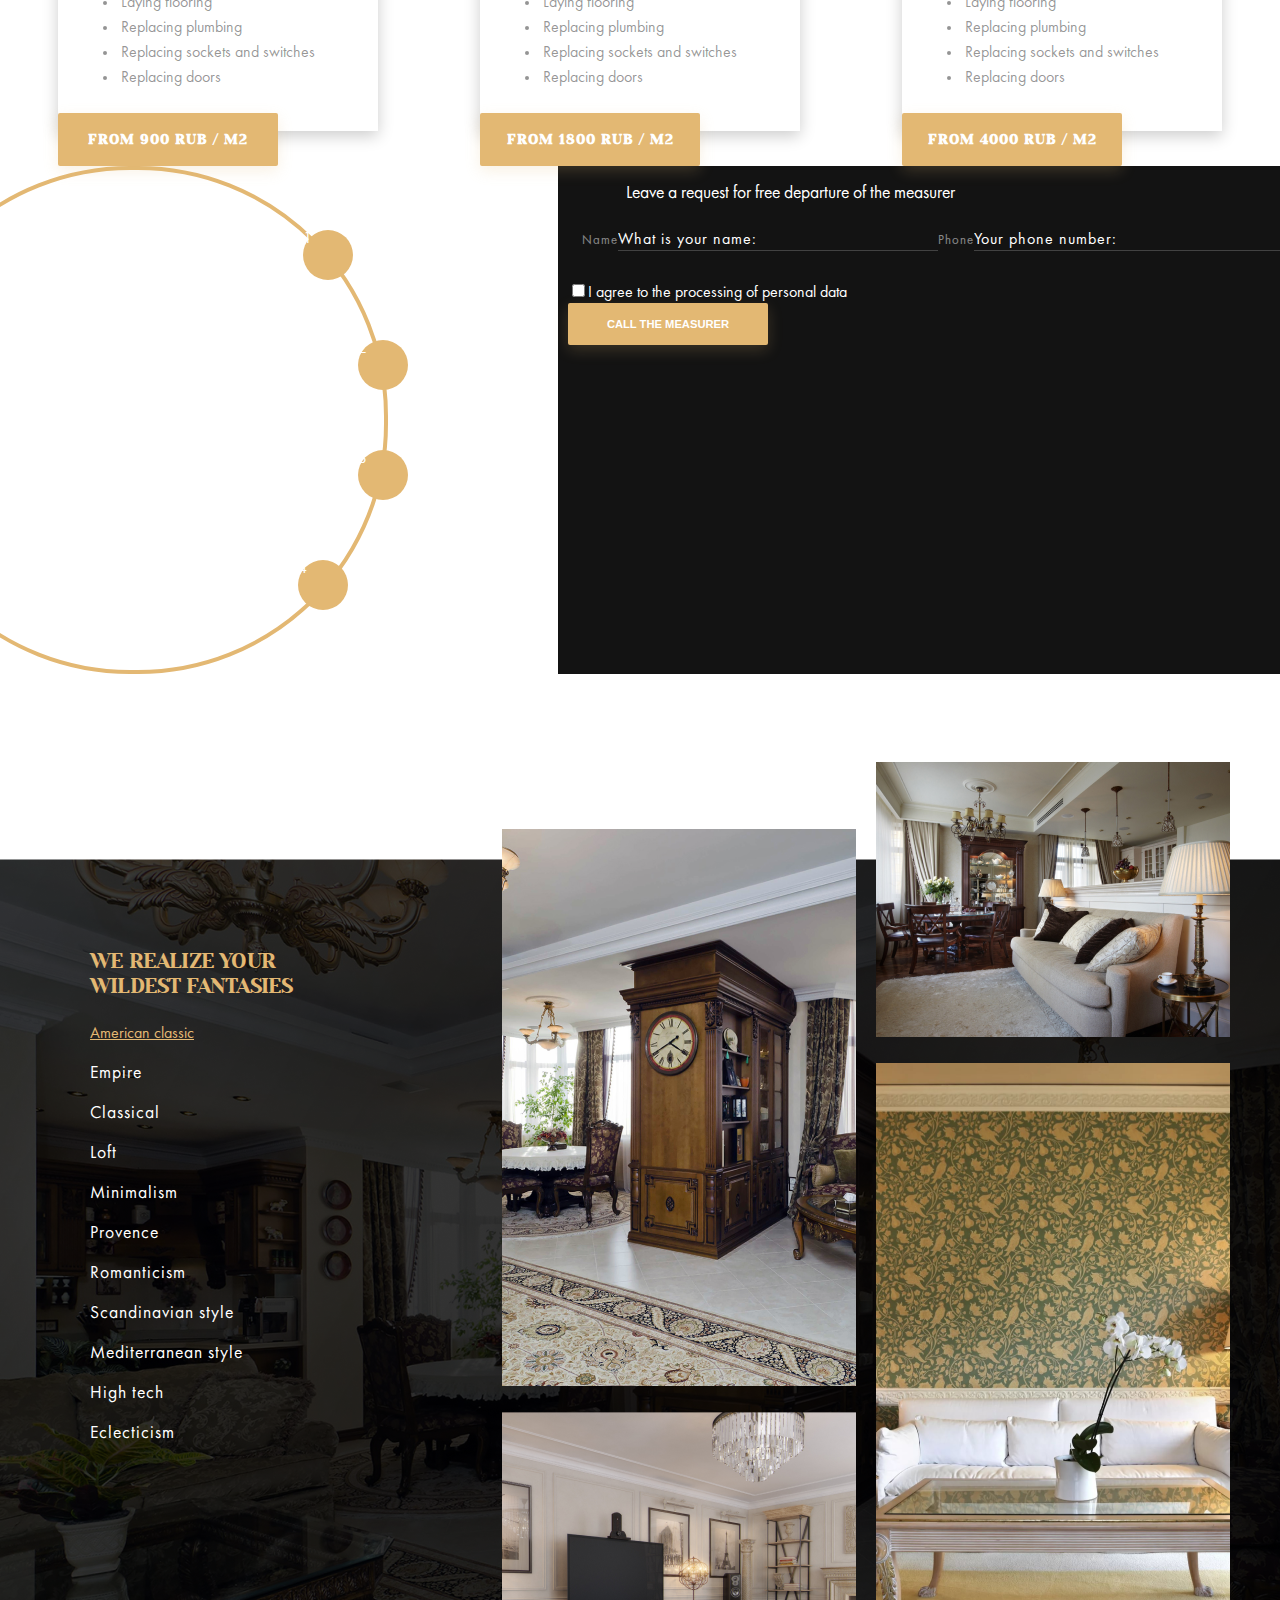
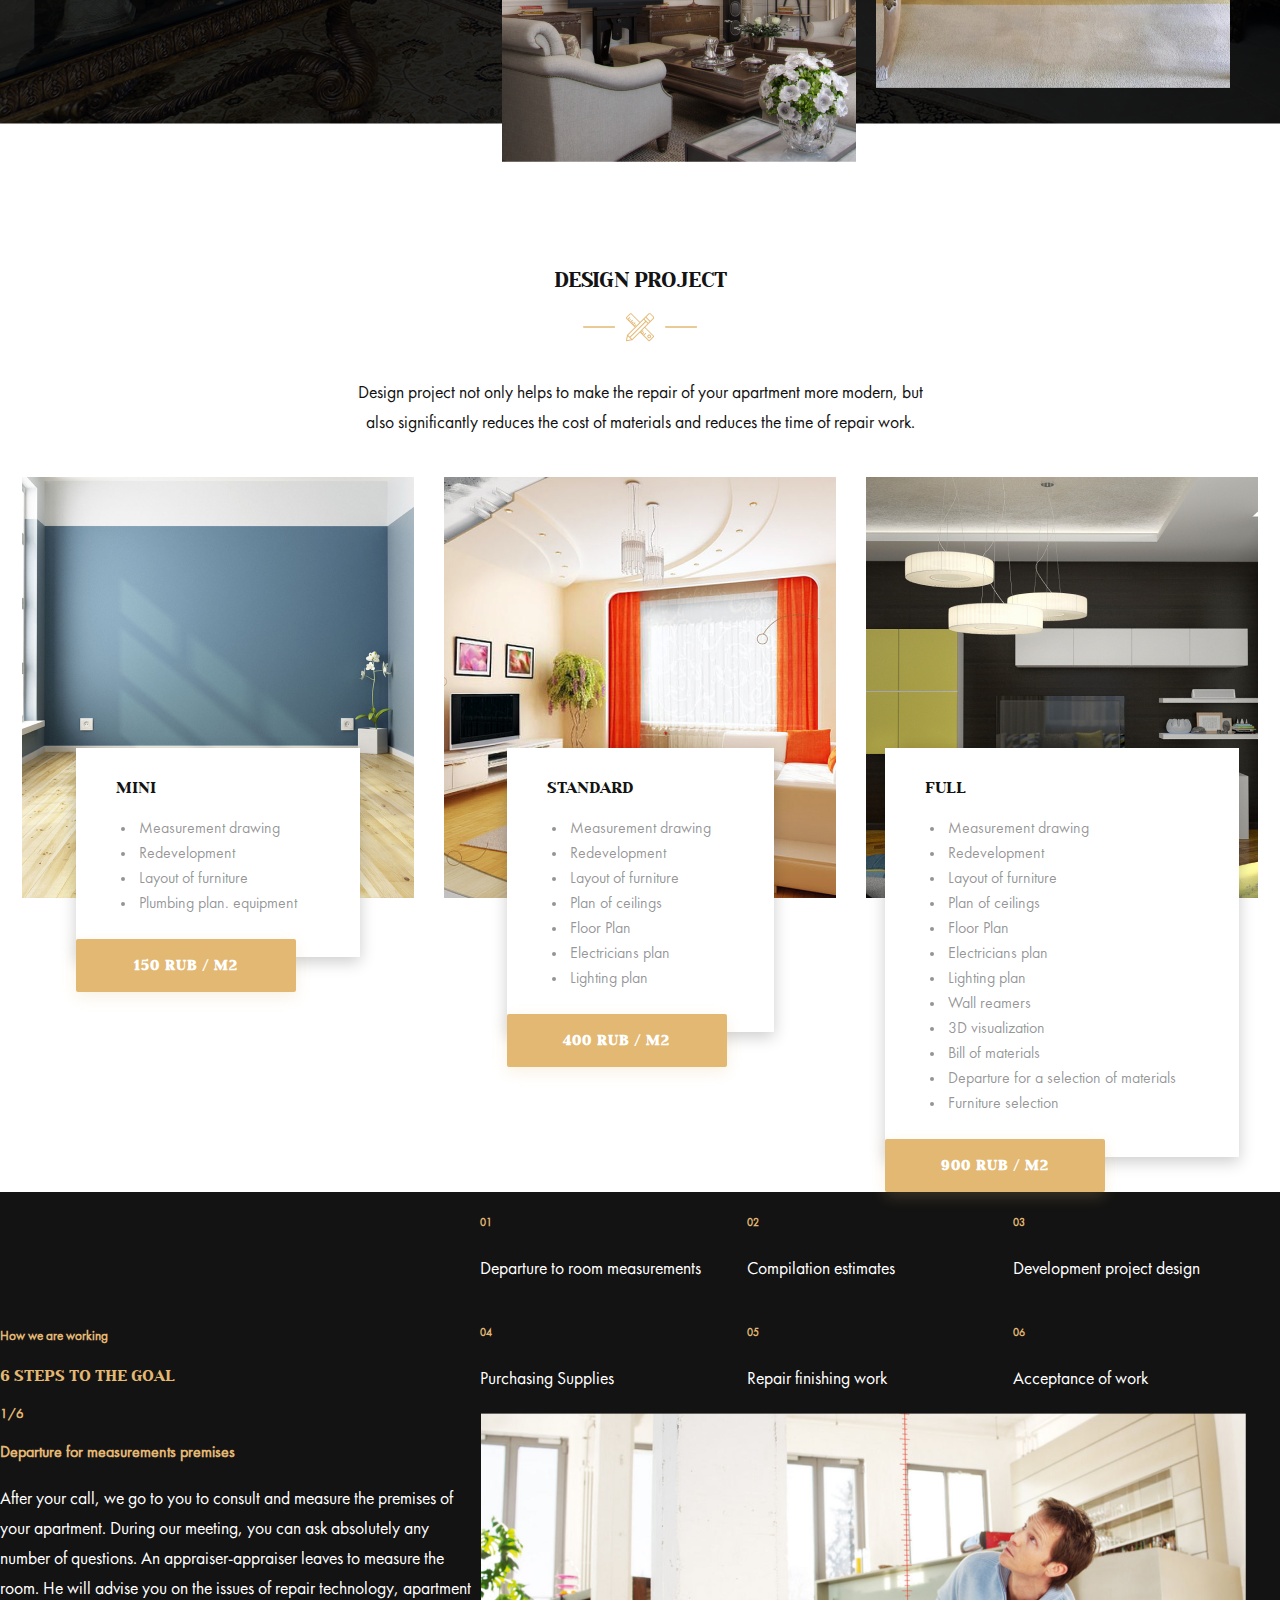
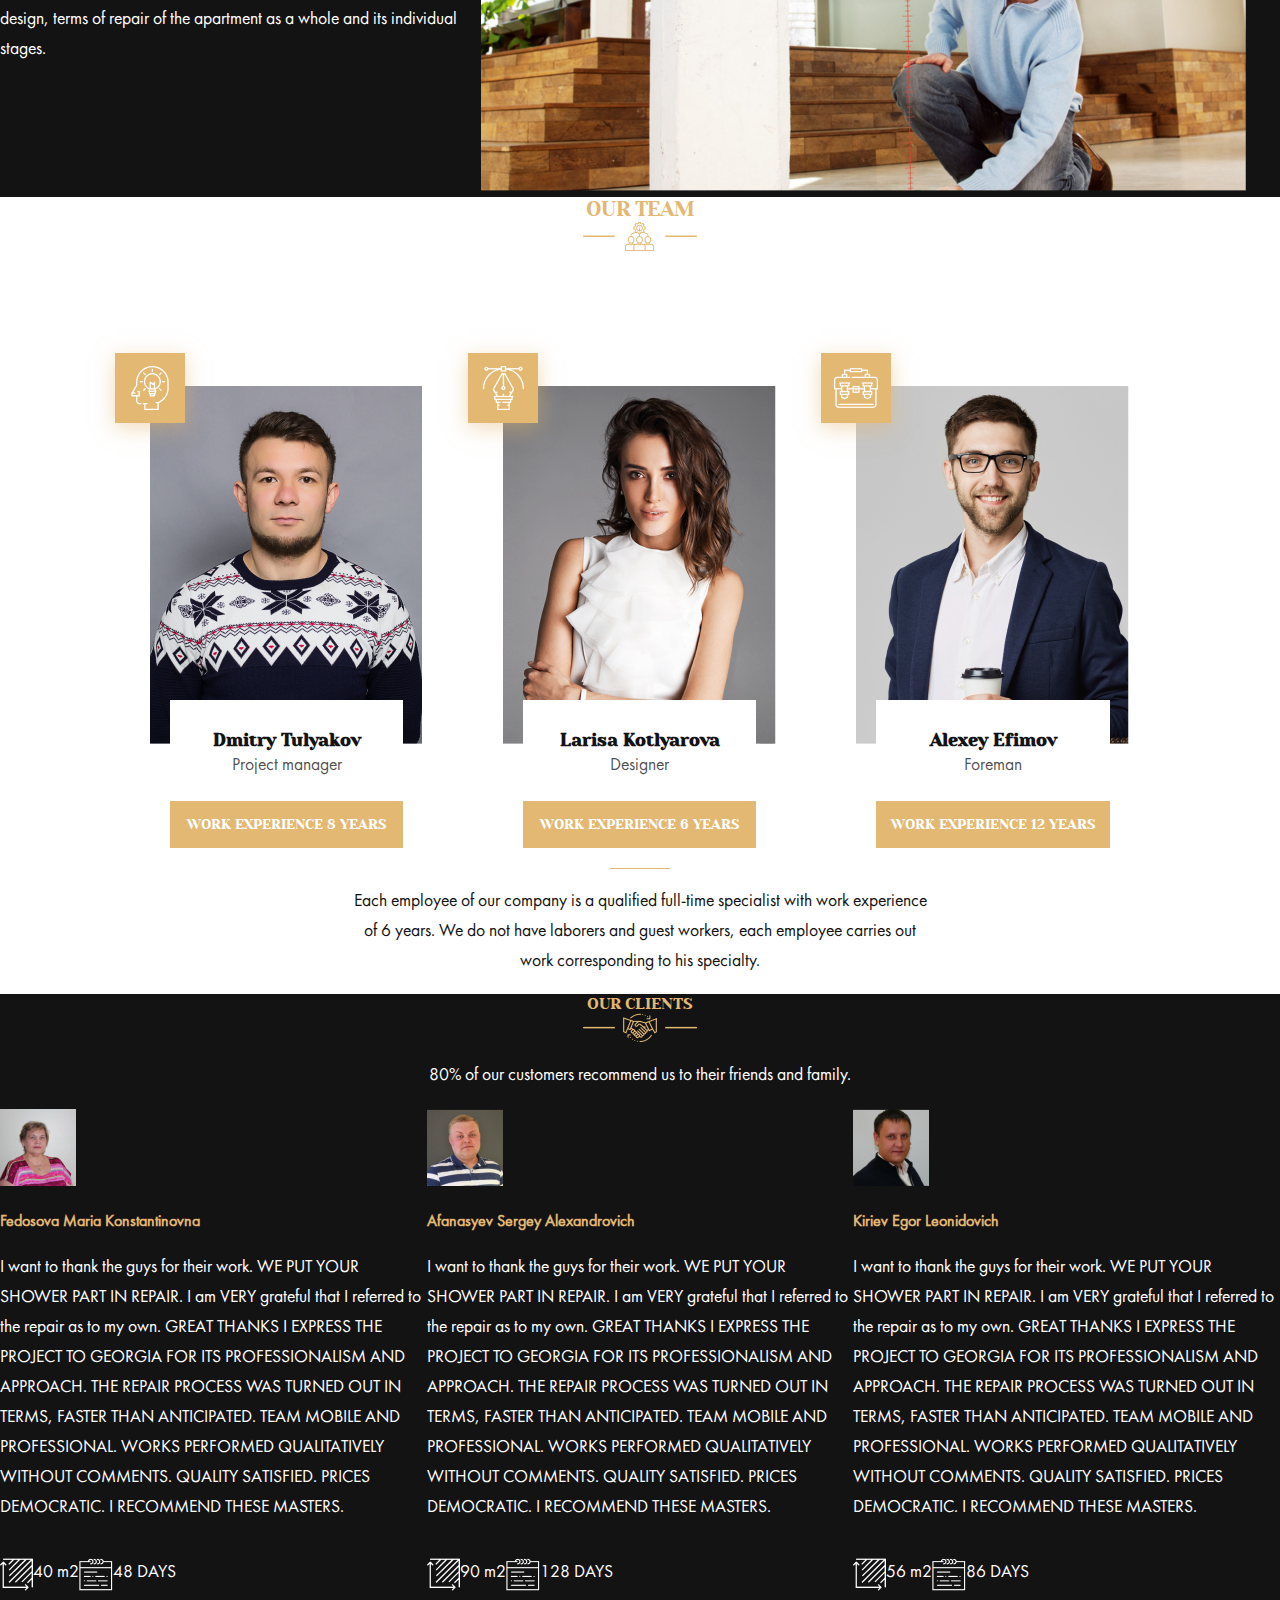
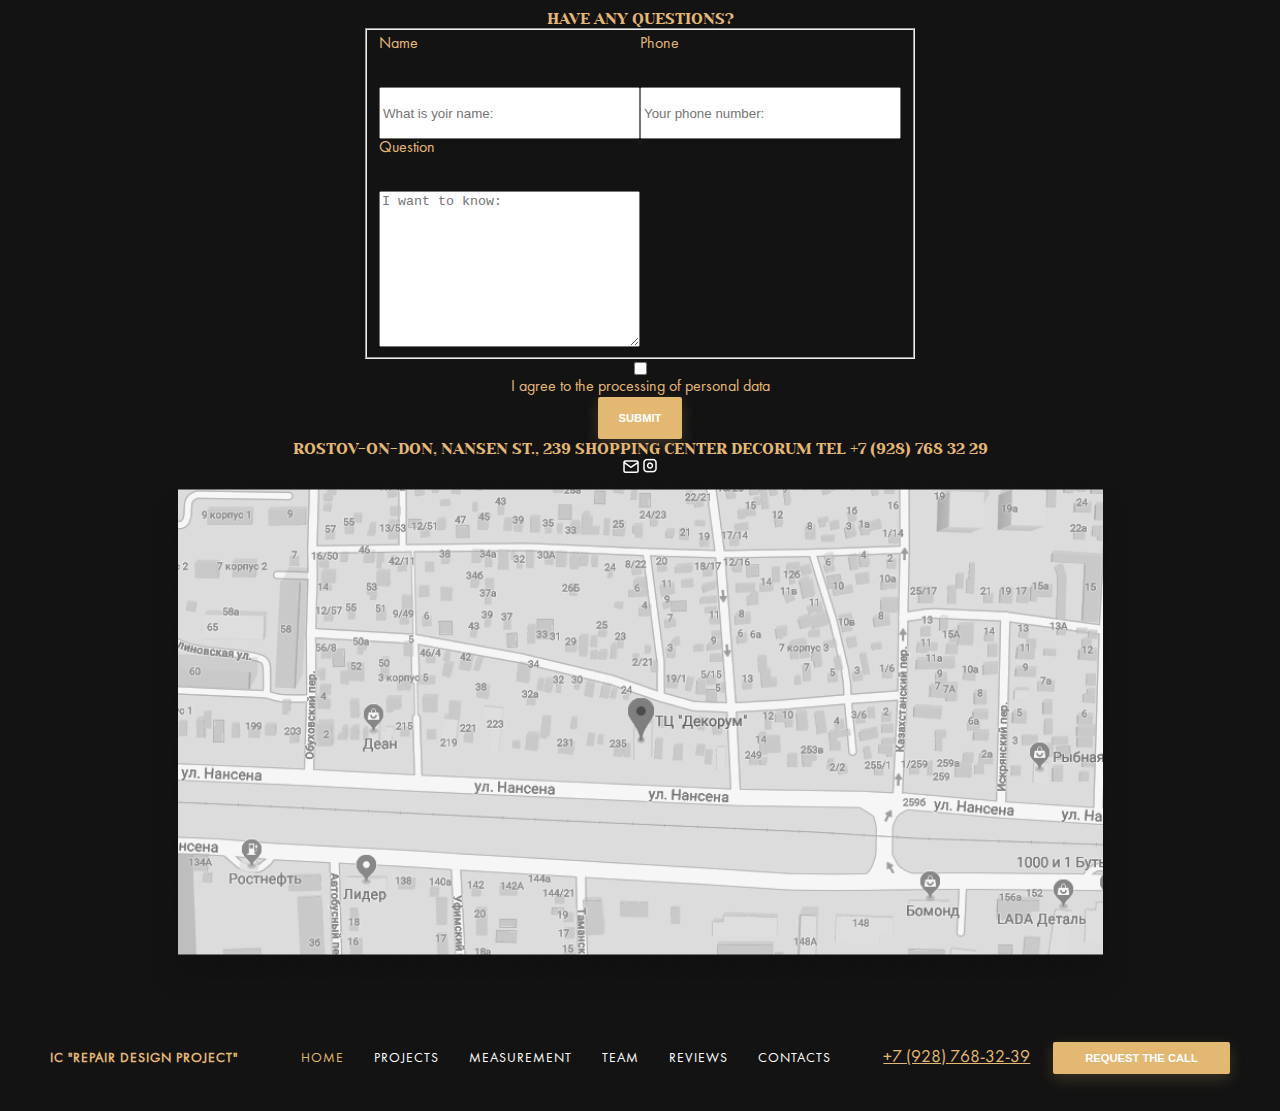
==== commit a4361ed1: "feat: add style.scss team_section, design_projects_section, completed_project_section" ====
--- a/index.html
+++ b/index.html
@@ -49,7 +49,10 @@
             </ul>
         </nav>
         <article class="article_completed_projects">
-            <h2>Completed <br>projects</h2>
+            <div class="header_name">
+                <h2>Completed <br>projects</h2>
+                <div class="line"></div>
+            </div>
             <p>Only a small part of the work performed by our company is presented on the site. 
                     For 14 years on in the construction market we have made happy more than 1000 families</p>
             <div class="article_completed_projects--menu">
@@ -80,14 +83,16 @@
         </div>
         </section>
         <section class="section_online_control">
-            <h3>online control</h3>
-            <img src="./assets/images/icon_control.png" alt="камера наблюдения">
+            <h2>online control</h3>
+            <img class="icon" src="./assets/images/icon_control.png" alt="камера наблюдения">
             <div class="video">
                 <img src="./assets/images/image 6.png" alt="заглушка видео">
             </div>
-            <p>At each facility, a camera is installed that broadcasts the progress of work on the clock. 
+            <!-- <div class="background"></div> -->
+            <div class="line"></div>
+            <p>At each facility, a camera is installed that broadcasts the progress of work on the clock. <br>
                 At any time, you can go to our website and monitor the progress of work in your apartment. 
-                You can watch the live broadcast from one of our facilities! 
+                You can watch the live broadcast from one of our facilities! <br>
                 Leave a request below and you will receive a link to the broadcast.</p>
             <form action="#">
                 <div class="my_fieldset">
@@ -99,17 +104,39 @@
                     </div>
                     <button class="btn">Submit</button>
                 </div>
-                <input type="checkbox" id="agreement"><label for="agreemnet">I agree to the processing of personal data</label>
+                <div class="agreement">
+                    <input type="checkbox" id="agreement"><span class="checkmark"></span>
+                    <label for="agreemnet">I agree to the processing of personal data</label>
+                </div>
             </form>
         </section>
         <section class="section_types_of_repair">
-            <h3>types of repair</h3>
-            <img src="./assets/images/icon_repair.png" alt="ремонт">
+            <h2>types of repair</h2>
+            <img class="icon" src="./assets/images/icon_repair.png" alt="ремонт">
             <article class="section_types_of_repair--article">
                 <div class="section_types_of_repair--article-item">
                     <img src="./assets/images/image.png" alt="интерьер 1">
-                    <article class="article_text">
-                        <h4>Redecorating</h4>
+                    <div class="article_text">
+                        <article class="article_text--element">
+                            <h3>Redecorating</h3>
+                            <ul>
+                                <li>Dismantling of old coatings</li>
+                                <li>Wallpapering</li>
+                                <li>Painting walls and ceilings</li>
+                                <li>Laying flooring</li>
+                                <li>Replacing plumbing</li>
+                                <li>Replacing sockets and switches</li>
+                                <li>Replacing doors</li>
+                            </ul>
+                        </article>
+                        <button class="btn">from 900 rub / m2</button>
+                    </div>
+                </div>
+                <div class="section_types_of_repair--article-item">
+                    <img src="./assets/images/image 3.png" alt="интерьер 2">
+                    <div class="article_text">
+                    <article class="article_text--element">
+                        <h3>Overhaul</h3>
                         <ul>
                             <li>Dismantling of old coatings</li>
                             <li>Wallpapering</li>
@@ -119,13 +146,15 @@
                             <li>Replacing sockets and switches</li>
                             <li>Replacing doors</li>
                         </ul>
-                        <button class="btn">from 900 rub / m2</button>
-                    </article>
+                    </article>
+                    <button class="btn">from 1800 rub / m2</button>
+                </div>
                 </div>
                 <div class="section_types_of_repair--article-item">
-                    <img src="./assets/images/image 3.png" alt="интерьер 2">
-                    <article class="article_text">
-                        <h4>Overhaul</h4>
+                    <img src="./assets/images/image 3 (1).png" alt="интерьер 3">
+                    <div class="article_text">
+                    <article class="article_text--element">
+                        <h3>Designer Repair</h3>
                         <ul>
                             <li>Dismantling of old coatings</li>
                             <li>Wallpapering</li>
@@ -135,24 +164,9 @@
                             <li>Replacing sockets and switches</li>
                             <li>Replacing doors</li>
                         </ul>
-                        <button class="btn">from 1800 rub / m2</button>
-                    </article>
-                </div>
-                <div class="section_types_of_repair--article-item">
-                    <img src="./assets/images/image 3 (1).png" alt="интерьер 3">
-                    <article class="article_text">
-                        <h4>Designer Repair</h4>
-                        <ul>
-                            <li>Dismantling of old coatings</li>
-                            <li>Wallpapering</li>
-                            <li>Painting walls and ceilings</li>
-                            <li>Laying flooring</li>
-                            <li>Replacing plumbing</li>
-                            <li>Replacing sockets and switches</li>
-                            <li>Replacing doors</li>
-                        </ul>
-                        <button class="btn">from 4000 rub / m2</button>
-                    </article>
+                    </article>
+                    <button class="btn">from 4000 rub / m2</button>
+                </div>
                 </div>
             </article>
         </section>
@@ -180,7 +194,7 @@
                     </div>
                 </div>
             </article>
-            <form action="#">
+            <form action="#" class="my_form">
                 <p>Leave a request for free departure of the measurer</p>
                 <fieldset>
                     <label for="name">Name</label>
@@ -204,19 +218,19 @@
         </section>
         <section class="section_types_interior">
             <article class="section_types_interior--article">
-                <h2>We realize your wildest fantasies</h2>
-                <ul>
-                    <li><a href="#" type="active">American classic</a></li>
-                    <li><a href="#">Empire</a></li>
-                    <li><a href="#">Classical</a></li>
-                    <li><a href="#">Loft</a></li>
-                    <li><a href="#">Minimalism</a></li>
-                    <li><a href="#">Provence</a></li>
-                    <li><a href="#">Romanticism</a></li>
-                    <li><a href="#">Scandinavian style</a></li>
-                    <li><a href="#">Mediterranean style</a></li>
-                    <li><a href="#">High tech</a></li>
-                    <li><a href="#">Eclecticism</a></li>
+                <h2>We realize your <br>wildest fantasies</h2>
+                <ul class="section_types_interior--article-menu">
+                    <li><a href="#" type="active" class="section_types_interior--article-menu-link-selected">American classic</a></li>
+                    <li><a href="#" class="section_types_interior--article-menu-link">Empire</a></li>
+                    <li><a href="#" class="section_types_interior--article-menu-link">Classical</a></li>
+                    <li><a href="#" class="section_types_interior--article-menu-link">Loft</a></li>
+                    <li><a href="#" class="section_types_interior--article-menu-link">Minimalism</a></li>
+                    <li><a href="#" class="section_types_interior--article-menu-link">Provence</a></li>
+                    <li><a href="#" class="section_types_interior--article-menu-link">Romanticism</a></li>
+                    <li><a href="#" class="section_types_interior--article-menu-link">Scandinavian style</a></li>
+                    <li><a href="#" class="section_types_interior--article-menu-link">Mediterranean style</a></li>
+                    <li><a href="#" class="section_types_interior--article-menu-link">High tech</a></li>
+                    <li><a href="#" class="section_types_interior--article-menu-link">Eclecticism</a></li>
                 </ul>
             </article>
             <div class="section_types_interior--img_elements">
@@ -231,26 +245,30 @@
             </div>
         </section>
         <section class="section_design_projects">
-            <h3>design project</h3>
+            <h2>design project</h2>
             <img src="./assets/images/icon_projects.png" alt="проекты">
+            <p>Design project not only helps to make the repair of your apartment more modern, but also significantly reduces the cost of materials and reduces the time of repair work.</p>
             <article class="section_design_projects--article">
                 <div class="section_design_projects--article-item">
                     <img src="./assets/images/image.png" alt="интерьер 1">
-                    <article class="article_text">
-                        <h4>Mini</h4>
+                    <div class="article_text">
+                    <article class="article_text--element">
+                        <h3>Mini</h3>
                         <ul>
                             <li>Measurement drawing</li>
                             <li>Redevelopment</li>
                             <li>Layout of furniture</li>
                             <li>Plumbing plan. equipment</li>
                         </ul>
-                        <button class="btn">150 rub / m2</button>
-                    </article>
+                    </article>
+                    <button class="btn">150 rub / m2</button>
+                </div>
                 </div>
                 <div class="section_design_projects--article-item"> 
                     <img src="./assets/images/image 3.png" alt="интерьер 2">
-                    <article class="article_text">
-                        <h4>Standard</h4>
+                    <div class="article_text">
+                    <article class="article_text--element">
+                        <h3>Standard</h3>
                         <ul>
                             <li>Measurement drawing</li>
                             <li>Redevelopment</li>
@@ -260,13 +278,15 @@
                             <li>Electricians plan</li>
                             <li>Lighting plan</li>
                         </ul>
-                        <button class="btn">400 rub / m2</button>
-                    </article>
+                    </article>
+                    <button class="btn">400 rub / m2</button>
+                </div>
                 </div>
                 <div class="section_design_projects--article-item">
                     <img src="./assets/images/image 3 (1).png" alt="интерьер 3">
-                    <article class="article_text">
-                        <h4>Full</h4>
+                    <div class="article_text">
+                    <article class="article_text--element">
+                        <h3>Full</h3>
                         <ul>
                             <li>Measurement drawing</li>
                             <li>Redevelopment</li>
@@ -281,8 +301,9 @@
                             <li>Departure for a selection of materials</li>
                             <li>Furniture selection</li>
                         </ul>
-                        <button class="btn">900 rub / m2</button>
-                    </article>
+                    </article>
+                    <button class="btn">900 rub / m2</button>
+                </div>
                 </div>
             </article>
         </section>  
@@ -330,37 +351,52 @@
             </article>
         </section>  
         <section class="section_our_team">
-            <h3>our team</h3>
+            <h2>our team</h2>
             <img src="./assets/images/icon_team.png" alt="команда">
             <p>Our team has helped to become happier for more than 500 families and we are not going to stop</p>
             <div class="section_our_team--article">
                 <div class="section_our_team--article-item">
-                    <img src="./assets/images/icon_idea.png" alt="иконка идея">
-                    <img src="./assets/images/person1.png" alt="менеджер">
-                    <h4>Dmitry Tulyakov</h4>
-                    <p>Project manager</p>
-                    <div class="my_label">Work experience 8 years</div>
+                    <img src="./assets/images/icon_idea.png" alt="иконка идея" class="icon">
+                    <div class="article_text_team">
+                        <img src="./assets/images/person1.png" alt="менеджер">
+                        <article class="article_text_team--element">
+                            <h4>Dmitry Tulyakov</h4>
+                            <p>Project manager</p>
+                            <div class="my_label">Work experience 8 years</div>
+                        </article>
+                    </div>
+                    
                 </div>
                 <div class="section_our_team--article-item">
-                    <img src="./assets/images/icon_pero.png" alt="иконка перо">
-                    <img src="./assets/images/person2.png" alt="дизайнер">
-                    <h4>Larisa Kotlyarova</h4>
-                    <p>Designer</p>
-                    <div class="my_label">Work experience 6 years</div>
+                    <img src="./assets/images/icon_pero.png" alt="иконка перо" class="icon">
+                    <div class="article_text_team">
+                        <img src="./assets/images/person2.png" alt="дизайнер">
+                        <article class="article_text_team--element">
+                            <h4>Larisa Kotlyarova</h4>
+                            <p>Designer</p>
+                            <div class="my_label">Work experience 6 years</div>
+                        </article>
+                    </div>
                 </div>
                 <div class="section_our_team--article-item">
-                    <img src="./assets/images/icon_portfolio.png" alt="иконка портфель">
-                    <img src="./assets/images/person3.png" alt="мастер">
-                    <h4>Alexey Efimov</h4>
-                    <p>Foreman</p>
-                    <div class="my_label">Work experience 12 years</div>
-                </div>
-            </div>
-            <p>Each employee of our company is a qualified full-time specialist with work experience of 6 years. 
+                    <img src="./assets/images/icon_portfolio.png" alt="иконка портфель" class="icon">
+                    <div class="article_text_team">
+                        <img src="./assets/images/person3.png" alt="мастер">
+                        <article class="article_text_team--element">
+                            <h4>Alexey Efimov</h4>
+                            <p>Foreman</p>
+                            <div class="my_label">Work experience 12 years</div>
+                        </article>
+                    </div>
+                </div>
+            </div>
+            <div class="line"></div>
+            <p class="text_after_section">Each employee of our company is a qualified full-time specialist with work experience of 6 years. 
                 We do not have laborers and guest workers, 
                 each employee carries out work corresponding to his specialty.</p>
         </section>
         <section class="section_our_clients">
+            
             <h3>our clients</h3>
             <img src="./assets/images/icon_clients.png" alt="клиенты">
             <p>80% of our customers recommend us to their friends and family.</p>
--- a/style.css
+++ b/style.css
@@ -137,31 +137,107 @@
     .main_screen .buttons .btn {
       margin-right: 20px; }
 
+.line {
+  width: 60px;
+  padding-top: 20px;
+  border-bottom: 1px solid #E3B873; }
+
 .second_screen {
   display: grid;
-  grid-template-columns: 3fr 5fr; }
+  grid-template-columns: 3fr 5fr;
+  padding: 90px 0; }
+  .second_screen .header_name {
+    display: flex;
+    align-items: center; }
+  .second_screen .article_completed_projects {
+    padding: 30px 0px 0px 100px; }
+    .second_screen .article_completed_projects p {
+      padding: 20px 0 40px 0; }
   .second_screen .article_completed_projects--menu {
     display: grid;
     grid-template-columns: 1fr 1fr; }
-  .second_screen .menu_projects_switcher a {
-    color: #E3B873;
-    font-family: "Yeseva-one";
-    font-size: 0.9rem;
-    line-height: 19px;
-    letter-spacing: -0.8px; }
-    .second_screen .menu_projects_switcher a.menu_projects_switcher--item--link-selected {
-      border-bottom: 1px solid #E3B873;
-      padding-bottom: 3px; }
-    .second_screen .menu_projects_switcher a.menu_projects_switcher--item--link {
-      color: white;
-      opacity: 0.3; }
-
-.section_online_control form .my_fieldset {
-  display: flex;
-  border: none; }
-  .section_online_control form .my_fieldset div {
+    .second_screen .article_completed_projects--menu div {
+      display: flex;
+      flex-direction: column;
+      align-items: flex-start;
+      margin-right: 40px; }
+      .second_screen .article_completed_projects--menu div p {
+        margin: 10px 0 40px 0;
+        line-height: 1;
+        padding: 0; }
+  .second_screen .slider {
+    padding: 30px 20px 20px 60px; }
+    .second_screen .slider img {
+      width: 90%; }
+  .second_screen .menu_projects_switcher {
+    padding-left: 60px; }
+    .second_screen .menu_projects_switcher a {
+      color: #E3B873;
+      font-family: "Yeseva-one";
+      font-size: 0.9rem;
+      line-height: 19px;
+      letter-spacing: -0.8px; }
+      .second_screen .menu_projects_switcher a.menu_projects_switcher--item--link-selected {
+        border-bottom: 1px solid #E3B873;
+        padding-bottom: 3px; }
+      .second_screen .menu_projects_switcher a.menu_projects_switcher--item--link {
+        color: white;
+        opacity: 0.3; }
+
+.section_online_control {
+  background: white;
+  padding-bottom: 90px; }
+  .section_online_control .background {
+    width: 100%;
+    height: 450px;
+    margin: -240px;
+    background: white;
+    z-index: -1; }
+  .section_online_control h2 {
+    color: white; }
+  .section_online_control img {
+    padding: 20px 0; }
+  .section_online_control .video img {
+    width: 100%; }
+  .section_online_control p {
+    color: #131313;
+    width: 45%;
+    text-align: center;
+    padding: 0 0 60px 0; }
+  .section_online_control .line {
+    margin: 50px 0 30px; }
+  .section_online_control form {
     display: flex;
-    flex-direction: column; }
+    flex-direction: column;
+    align-items: center;
+    justify-content: space-between; }
+    .section_online_control form .my_fieldset {
+      display: flex;
+      border: none; }
+      .section_online_control form .my_fieldset div {
+        display: flex;
+        flex-direction: column;
+        margin: 0 50px 0 0; }
+        .section_online_control form .my_fieldset div label {
+          color: rgba(0, 0, 0, 0.3); }
+        .section_online_control form .my_fieldset div input {
+          border: none;
+          border-bottom: 1px solid rgba(0, 0, 0, 0.2);
+          padding: 5px 0;
+          width: 220px; }
+          .section_online_control form .my_fieldset div input::placeholder {
+            color: #131313;
+            font-family: "FuturaBookC";
+            padding: 5px 0;
+            font-size: 1rem; }
+      .section_online_control form .my_fieldset .btn {
+        width: 180px;
+        font-size: 0.8rem; }
+    .section_online_control form .agreement {
+      padding: 20px 0 30px;
+      position: relative; }
+      .section_online_control form .agreement label {
+        color: #131313; }
 
 .circle {
   width: 500px;
@@ -182,7 +258,9 @@
 
 .section_usp {
   display: grid;
-  grid-template-columns: 5fr 3fr; }
+  grid-template-columns: 5fr 3fr;
+  background: white;
+  padding-bottom: 120px; }
   .section_usp .wrapper_circle {
     display: flex;
     position: relative; }
@@ -225,31 +303,110 @@
     align-items: center;
     grid-column: 2; }
 
-.article_text ul {
+.article_text--element {
+  z-index: 1;
+  background: white;
+  box-shadow: 0px 5px 15px rgba(0, 0, 0, 0.2);
+  position: relative;
+  padding: 10px 60px 40px 20px; }
+  .article_text--element h3 {
+    color: #131313;
+    padding: 20px;
+    font-family: "Yeseva-one"; }
+  .article_text--element ul {
+    margin: 0; }
+    .article_text--element ul li {
+      color: rgba(0, 0, 0, 0.42);
+      padding: 3px; }
+.article_text .btn {
+  width: 220px;
+  margin-top: -20px;
+  z-index: 1;
+  position: relative;
+  font-size: 0.9rem;
+  padding: 18px;
+  font-family: "Yeseva-one";
+  letter-spacing: 1px; }
+
+.section_types_of_repair {
   background: white; }
-
-.section_types_of_repair--article {
-  display: flex; }
+  .section_types_of_repair h2 {
+    color: #131313; }
+  .section_types_of_repair img {
+    padding: 20px 0; }
+  .section_types_of_repair--article {
+    display: flex; }
+    .section_types_of_repair--article-item {
+      margin: 0 15px;
+      display: flex;
+      flex-direction: column;
+      align-items: center; }
+      .section_types_of_repair--article-item img {
+        width: 100%; }
+      .section_types_of_repair--article-item .article_text {
+        margin-top: -170px; }
 
 .section_types_interior {
   display: grid;
-  grid-template-columns: 3fr 5fr; }
+  grid-template-columns: 3fr 5fr;
+  background: white;
+  background-image: url("./assets/images/img_interior.png");
+  background-repeat: no-repeat; }
+  .section_types_interior--article {
+    padding: 90px; }
+    .section_types_interior--article-menu {
+      padding: 0; }
+      .section_types_interior--article-menu li {
+        list-style: none;
+        padding: 10px 0; }
+      .section_types_interior--article-menu-link {
+        color: white;
+        text-decoration: none;
+        font-size: 1.1rem;
+        letter-spacing: 1px;
+        line-height: 19px; }
+        .section_types_interior--article-menu-link-selected {
+          color: #E3B873;
+          text-decoration: underline; }
   .section_types_interior--img_elements {
     display: flex;
     justify-content: flex-end;
-    align-items: center; }
+    align-items: center;
+    padding: 0 40px; }
     .section_types_interior--img_elements div {
       padding: 0;
       margin: 0; }
     .section_types_interior--img_elements img {
-      margin: 0; }
+      width: calc(100%-10px);
+      margin: 10px; }
     .section_types_interior--img_elements .item1 {
-      margin-bottom: -40px; }
+      margin-top: -40px; }
     .section_types_interior--img_elements .item2 {
-      margin-top: -40px; }
-
-.section_design_projects--article {
-  display: flex; }
+      margin-top: -180px; }
+
+.section_design_projects {
+  background: white;
+  padding: 90px 0 0 0; }
+  .section_design_projects h2 {
+    color: #131313; }
+  .section_design_projects img {
+    padding: 20px 0; }
+  .section_design_projects p {
+    color: #131313;
+    width: 45%;
+    text-align: center;
+    padding: 0; }
+  .section_design_projects--article {
+    display: flex; }
+    .section_design_projects--article-item {
+      margin: 0 15px;
+      display: flex;
+      flex-direction: column;
+      align-items: center; }
+      .section_design_projects--article-item img {
+        width: 100%; }
+      .section_design_projects--article-item .article_text {
+        margin-top: -170px; }
 
 .section_steps_working {
   display: grid;
@@ -258,12 +415,55 @@
     display: grid;
     grid-template-columns: 1fr 1fr 1fr; }
 
-.section_our_team--article {
-  display: flex; }
-  .section_our_team--article-item {
-    display: flex;
-    flex-direction: column;
-    align-items: center; }
+.article_text_team--element {
+  margin: 0 20px;
+  text-align: center;
+  background: white;
+  z-index: 1;
+  position: relative; }
+  .article_text_team--element img {
+    width: 100%; }
+  .article_text_team--element h4 {
+    font-family: "Yeseva-one";
+    color: #131313;
+    font-size: 1.1rem;
+    padding: 30px 0 0 0;
+    margin: 0; }
+  .article_text_team--element p {
+    color: rgba(0, 0, 0, 0.7);
+    padding: 0 0 20px 0;
+    margin: 0; }
+  .article_text_team--element .my_label {
+    background: #E3B873;
+    color: white;
+    font-family: "Yeseva-one";
+    text-transform: uppercase;
+    font-size: 0.9rem;
+    padding: 15px; }
+
+.text_after_section {
+  color: #131313;
+  width: 45%;
+  text-align: center;
+  padding: 0; }
+
+.section_our_team {
+  background: white; }
+  .section_our_team--article {
+    display: flex; }
+    .section_our_team--article-item {
+      display: flex;
+      flex-direction: column;
+      align-items: center;
+      margin: 0 40px; }
+      .section_our_team--article-item img.icon {
+        box-shadow: 0px 5px 20px rgba(227, 184, 115, 0.5);
+        position: relative;
+        z-index: 1;
+        left: -50%;
+        top: 7%; }
+      .section_our_team--article-item .article_text_team--element {
+        margin-top: -50px; }
 
 .section_our_clients--element {
   display: flex; }
@@ -271,6 +471,40 @@
     display: flex; }
     .section_our_clients--element-item .my_label p {
       display: flex; }
+
+.my_form {
+  width: 80%;
+  background: #131313;
+  color: white;
+  display: flex;
+  flex-direction: column;
+  padding: 0 10px; }
+  .my_form p {
+    width: 50%;
+    line-height: 1.3;
+    text-align: center; }
+  .my_form .btn {
+    width: 200px;
+    position: relative;
+    right: 0; }
+  .my_form fieldset label {
+    opacity: 0.5;
+    letter-spacing: 1px;
+    font-size: 0.8rem;
+    padding: 5px 0; }
+  .my_form fieldset input {
+    border: none;
+    border-bottom: 1px solid rgba(255, 255, 255, 0.2);
+    padding: 3px 0;
+    width: 320px;
+    background: none;
+    margin-bottom: 20px; }
+    .my_form fieldset input::placeholder {
+      color: white;
+      font-family: "FuturaBookC";
+      padding: 5px 0;
+      font-size: 1rem;
+      letter-spacing: 1px; }
 
 .section_form_question form {
   display: flex;
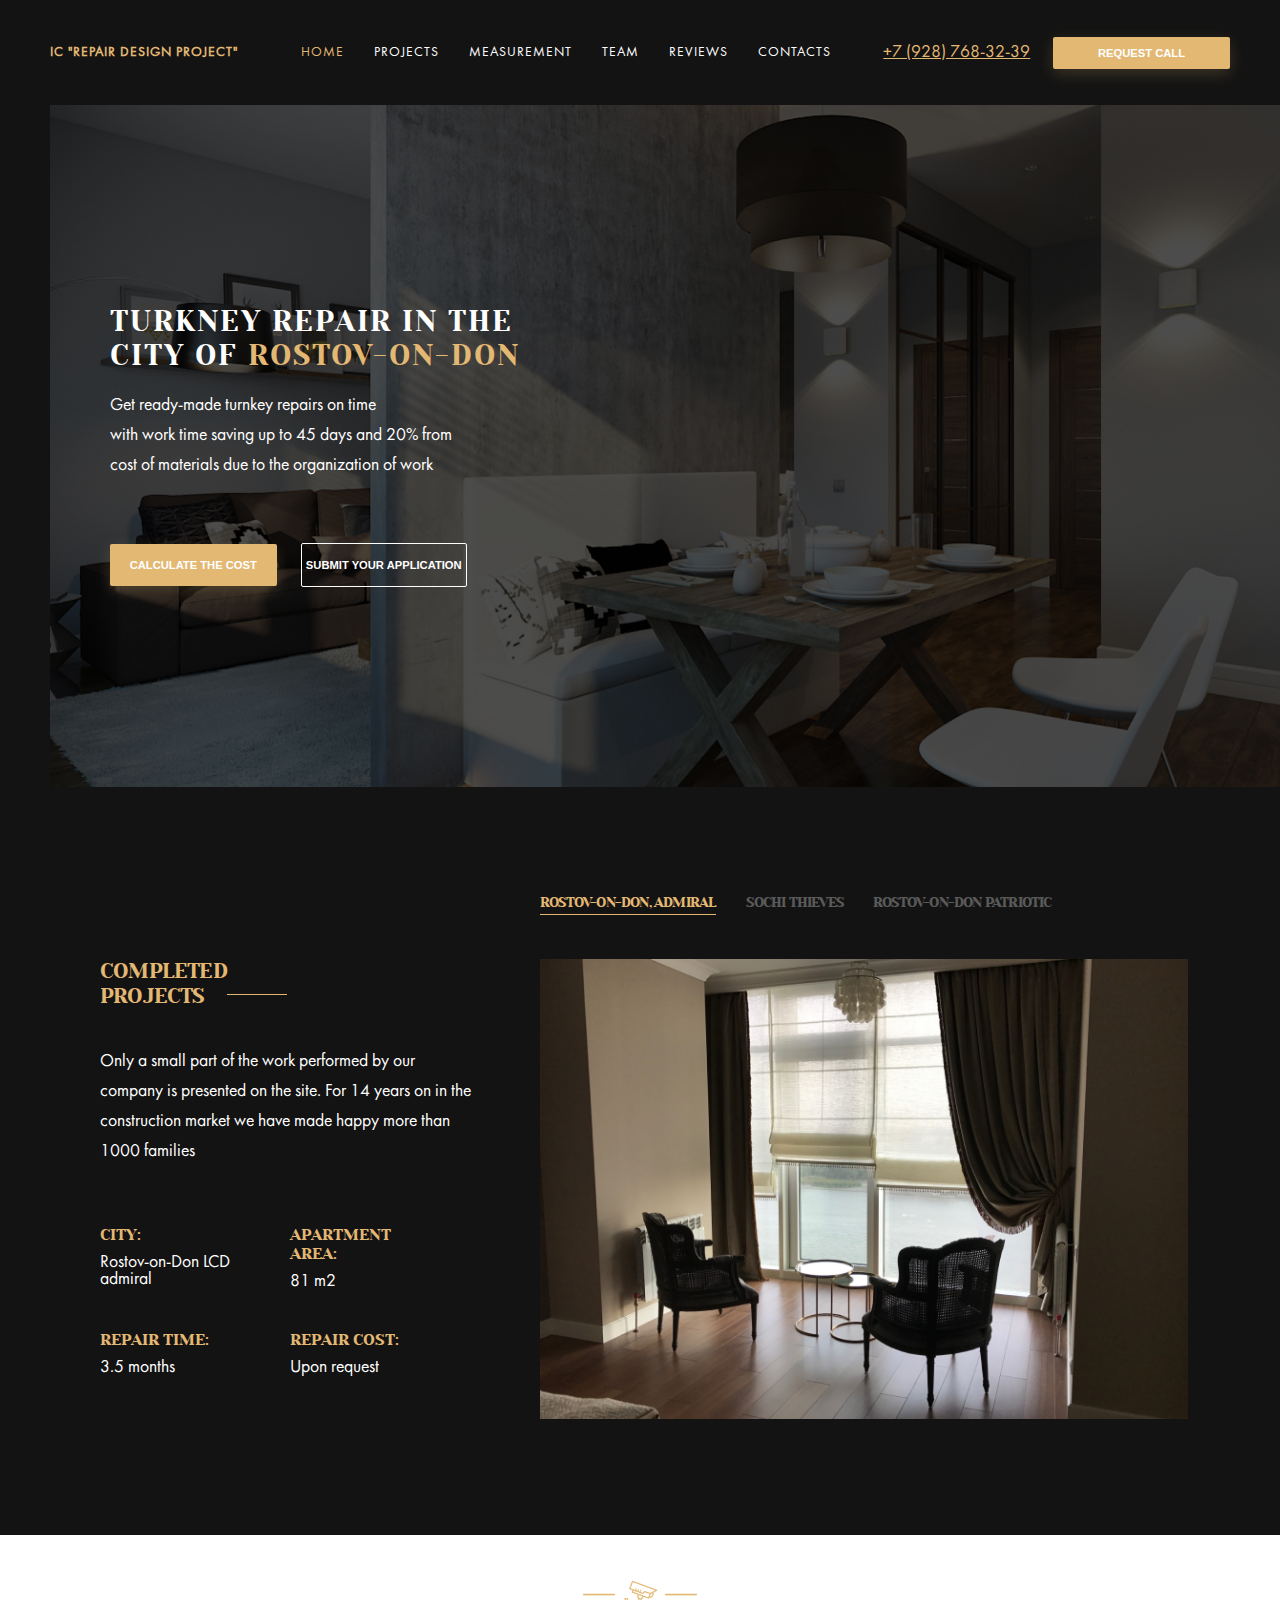
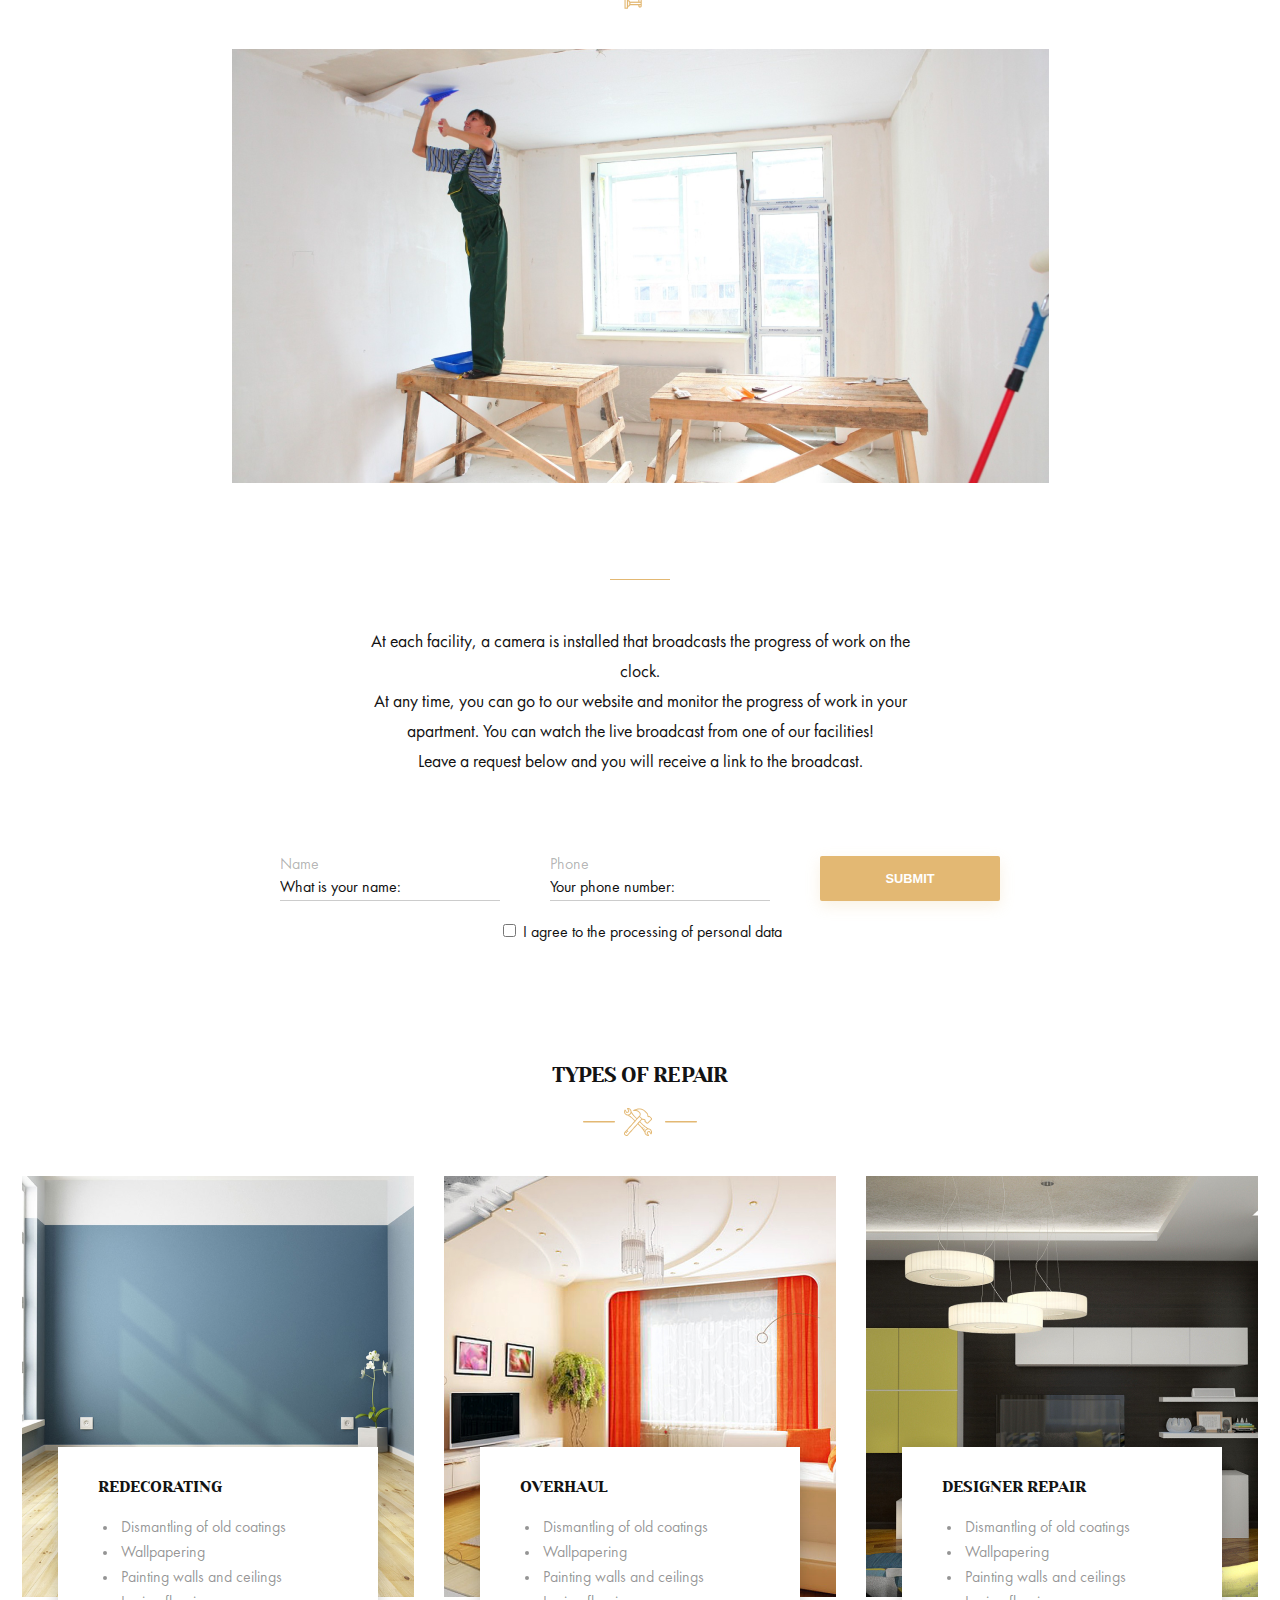
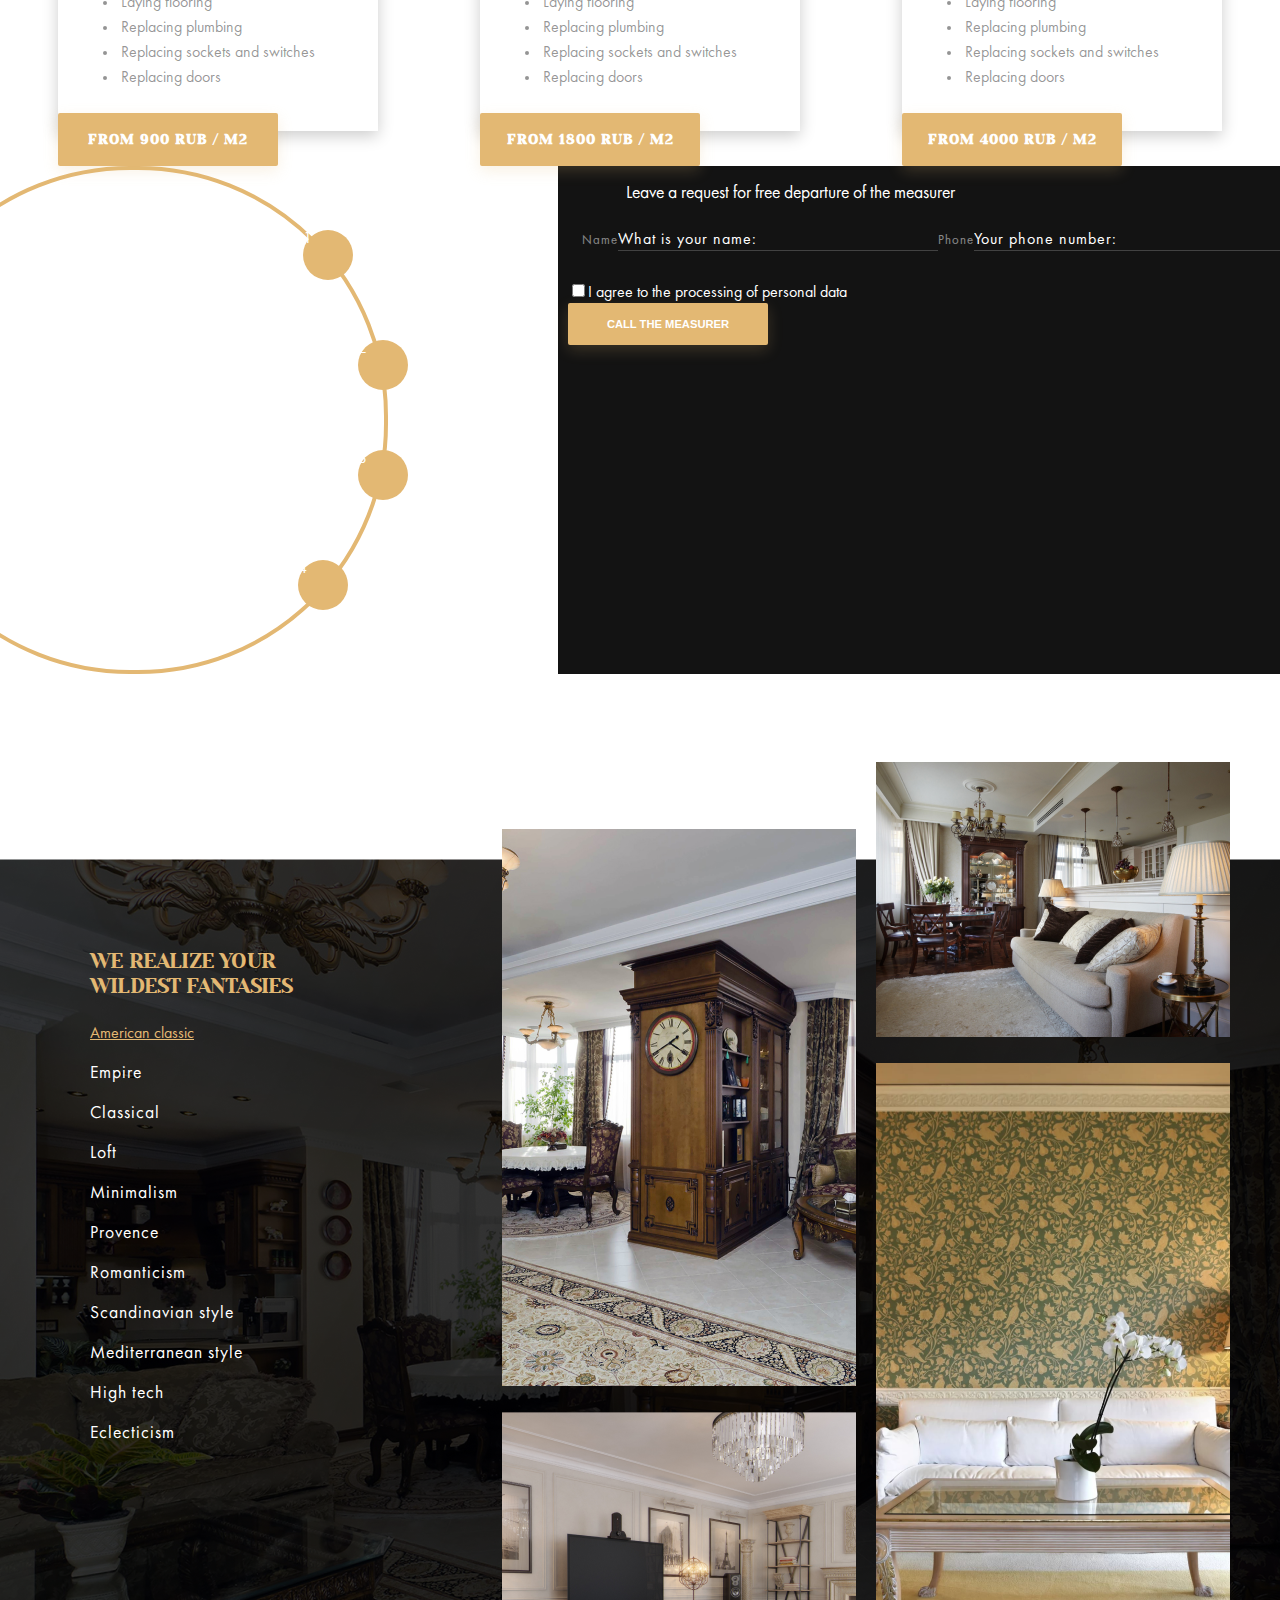
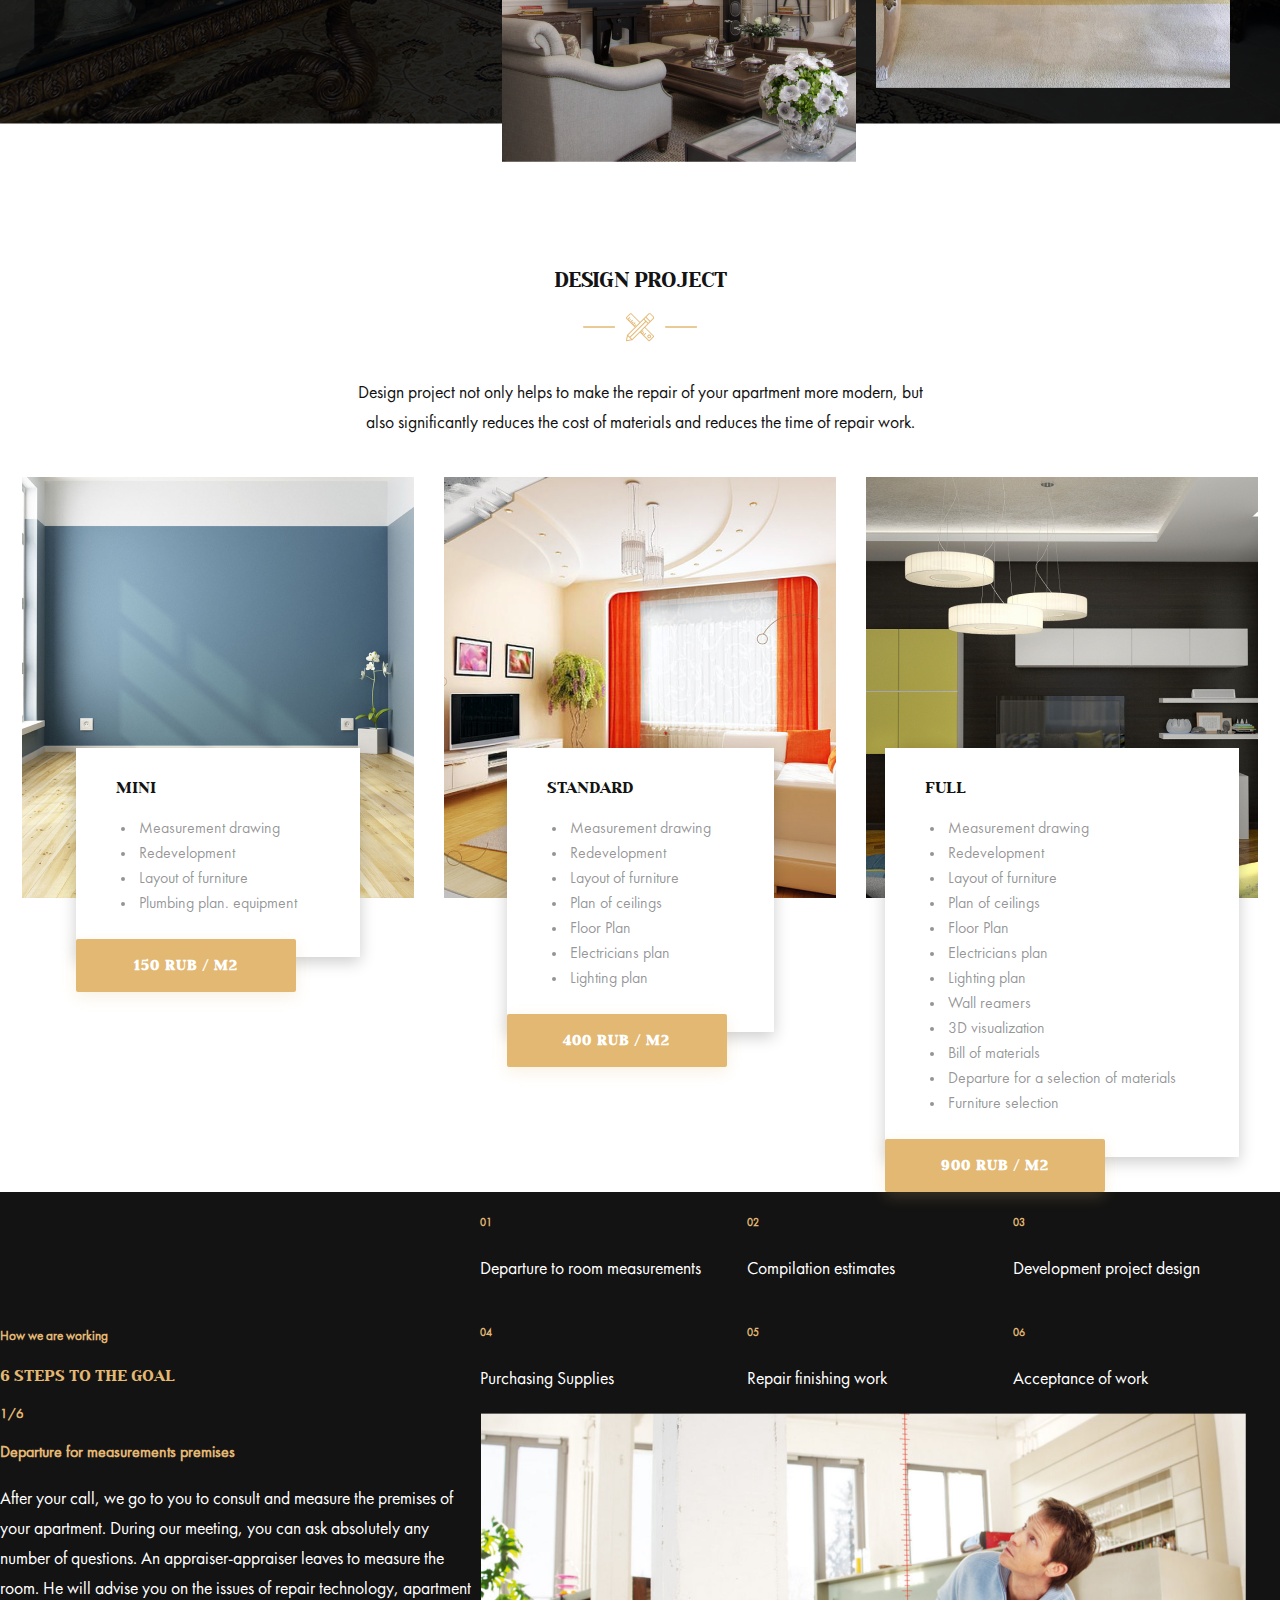
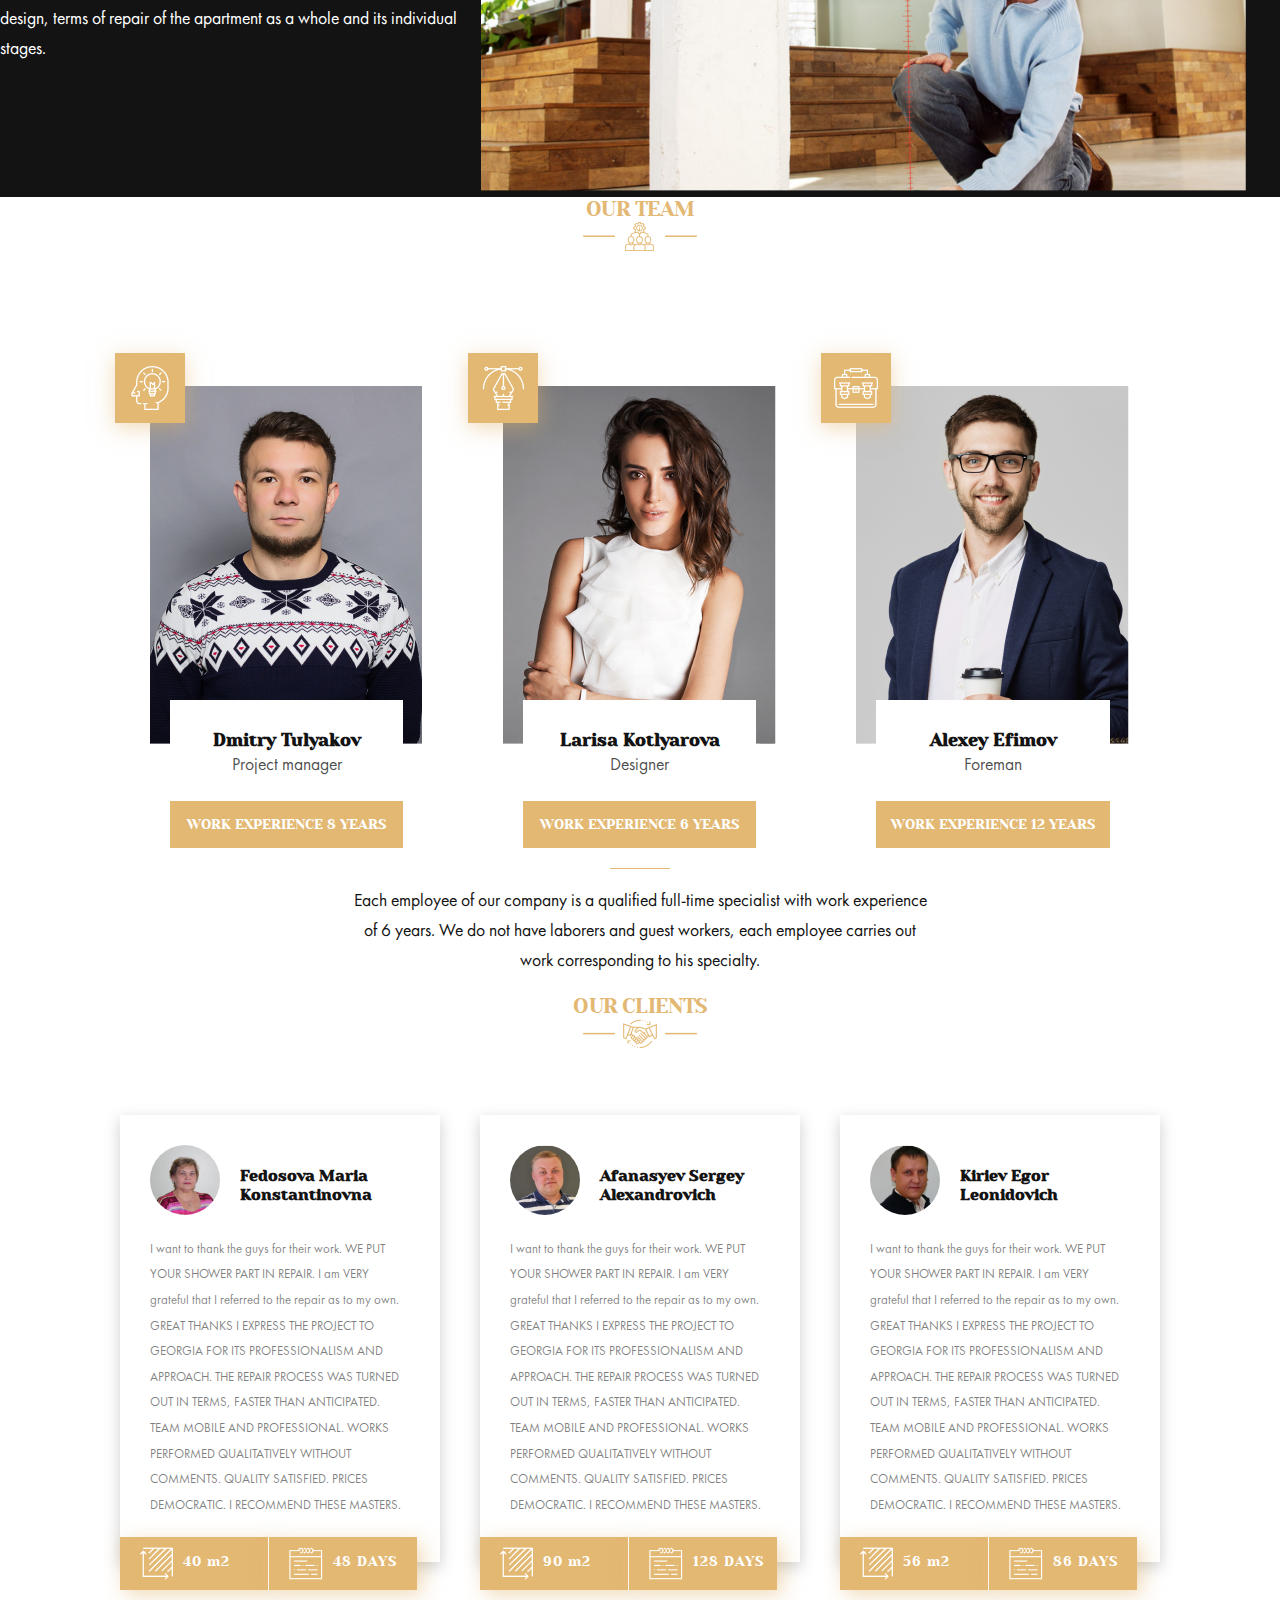
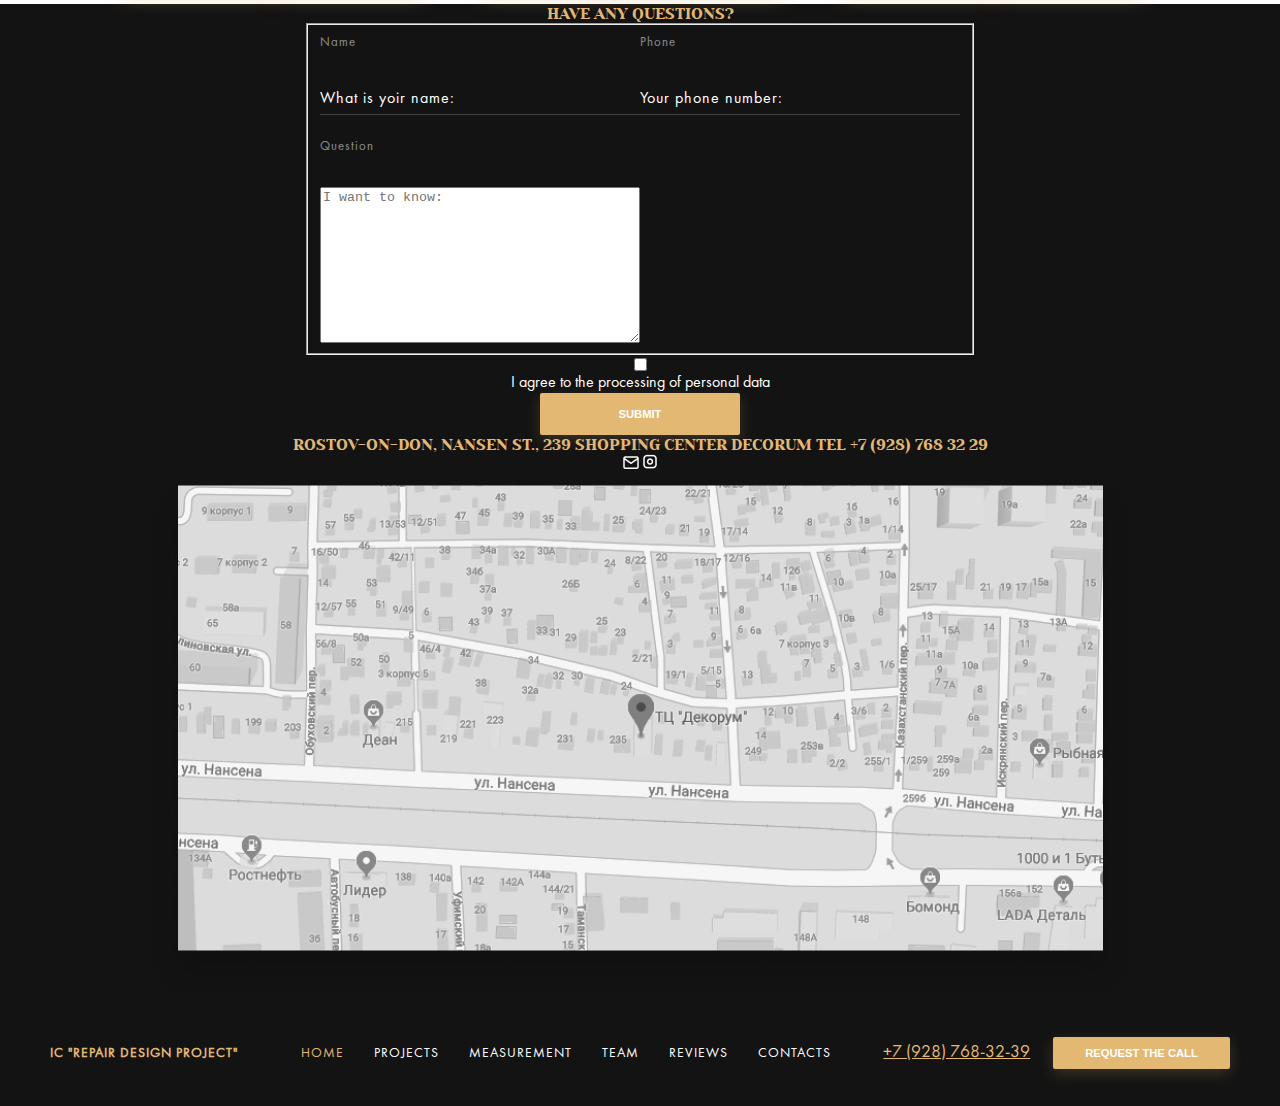
==== commit d9a4be1c: "feat: add style.scss section_clients" ====
--- a/index.html
+++ b/index.html
@@ -21,7 +21,7 @@
             </ul>
         </nav>
         <a href="tel: +7 (928) 768-32-39"><p>+7 (928) 768-32-39</p></a>
-        <button class="btn" class="btn">Request call</button>
+        <button class="btn">Request call</button>
     </header>
     <section class="main_screen">
         <div class="img_effect"></div>
@@ -396,15 +396,39 @@
                 each employee carries out work corresponding to his specialty.</p>
         </section>
         <section class="section_our_clients">
-            
-            <h3>our clients</h3>
+           
+            <h2>our clients</h2>
             <img src="./assets/images/icon_clients.png" alt="клиенты">
             <p>80% of our customers recommend us to their friends and family.</p>
             <div class="section_our_clients--element">
-                <article class="section_our_clients--element-item">
-                    <div>
-                        <img src="./assets/images/review1.png" alt="клиент 1">
-                        <h4>Fedosova Maria Konstantinovna</h4>
+                <div class="article_text">
+                    <article class="article_text--element">
+                        <div class="clients_name">
+                            <div class="circle">
+                                <img src="./assets/images/review1.png" alt="клиент 1">
+                            </div>
+                            <h4>Fedosova Maria <br>Konstantinovna</h4>
+                        </div>
+                        <p>I want to thank the guys for their work. WE PUT YOUR SHOWER PART IN REPAIR. 
+                            I am VERY grateful that I referred to the repair as to my own. 
+                            GREAT THANKS I EXPRESS THE PROJECT TO GEORGIA FOR ITS PROFESSIONALISM AND APPROACH. 
+                            THE REPAIR PROCESS WAS TURNED OUT IN TERMS, FASTER THAN ANTICIPATED. 
+                            TEAM MOBILE AND PROFESSIONAL. WORKS PERFORMED QUALITATIVELY WITHOUT COMMENTS. 
+                            QUALITY SATISFIED. PRICES DEMOCRATIC. I RECOMMEND THESE MASTERS.</p>
+                        
+                    </article>
+                    <div class="my_label">
+                            <p><img src="./assets/images/icon_square.png" alt="иконка площадь">40 m2</p>
+                            <p><img src="./assets/images/icon_deadline.png" alt="иконка сроки">48 DAYS</p>
+                        </div>
+                </div>
+                <div class="article_text">
+                <article class="article_text--element">
+                    <div class="clients_name">
+                        <div class="circle">
+                            <img src="./assets/images/review2.png" alt="клиент 2">
+                        </div>
+                        <h4>Afanasyev Sergey <br>Alexandrovich</h4>
                     </div>
                     <p>I want to thank the guys for their work. WE PUT YOUR SHOWER PART IN REPAIR. 
                         I am VERY grateful that I referred to the repair as to my own. 
@@ -412,15 +436,19 @@
                         THE REPAIR PROCESS WAS TURNED OUT IN TERMS, FASTER THAN ANTICIPATED. 
                         TEAM MOBILE AND PROFESSIONAL. WORKS PERFORMED QUALITATIVELY WITHOUT COMMENTS. 
                         QUALITY SATISFIED. PRICES DEMOCRATIC. I RECOMMEND THESE MASTERS.</p>
-                    <div class="my_label">
-                        <p><img src="./assets/images/icon_square.png" alt="иконка площадь">40 m2</p>
-                        <p><img src="./assets/images/icon_deadline.png" alt="иконка сроки">48 DAYS</p>
-                    </div>
                 </article>
-                <article class="section_our_clients--element-item">
-                    <div>
-                        <img src="./assets/images/review2.png" alt="клиент 2">
-                        <h4>Afanasyev Sergey Alexandrovich</h4>
+                <div class="my_label">
+                        <p><img src="./assets/images/icon_square.png" alt="иконка площадь">90 m2</p>
+                        <p><img src="./assets/images/icon_deadline.png" alt="иконка сроки">128 DAYS</p>
+                    </div>
+            </div>
+            <div class="article_text">
+                <article class="article_text--element">
+                    <div class="clients_name">
+                        <div class="circle">
+                            <img src="./assets/images/review3.png" alt="клиент 3">
+                        </div>
+                        <h4>Kiriev Egor <br>Leonidovich</h4>
                     </div>
                     <p>I want to thank the guys for their work. WE PUT YOUR SHOWER PART IN REPAIR. 
                         I am VERY grateful that I referred to the repair as to my own. 
@@ -428,31 +456,16 @@
                         THE REPAIR PROCESS WAS TURNED OUT IN TERMS, FASTER THAN ANTICIPATED. 
                         TEAM MOBILE AND PROFESSIONAL. WORKS PERFORMED QUALITATIVELY WITHOUT COMMENTS. 
                         QUALITY SATISFIED. PRICES DEMOCRATIC. I RECOMMEND THESE MASTERS.</p>
-                    <div class="my_label">
-                        <p><img src="./assets/images/icon_square.png" alt="иконка площадь">90 m2</p>
-                        <p><img src="./assets/images/icon_deadline.png" alt="иконка сроки">128 DAYS</p>
-                    </div>
                 </article>
-                <article class="section_our_clients--element-item">
-                    <div>
-                        <img src="./assets/images/review3.png" alt="клиент 3">
-                        <h4>Kiriev Egor Leonidovich</h4>
-                    </div>
-                    <p>I want to thank the guys for their work. WE PUT YOUR SHOWER PART IN REPAIR. 
-                        I am VERY grateful that I referred to the repair as to my own. 
-                        GREAT THANKS I EXPRESS THE PROJECT TO GEORGIA FOR ITS PROFESSIONALISM AND APPROACH. 
-                        THE REPAIR PROCESS WAS TURNED OUT IN TERMS, FASTER THAN ANTICIPATED. 
-                        TEAM MOBILE AND PROFESSIONAL. WORKS PERFORMED QUALITATIVELY WITHOUT COMMENTS. 
-                        QUALITY SATISFIED. PRICES DEMOCRATIC. I RECOMMEND THESE MASTERS.</p>
-                    <div class="my_label">
+                <div class="my_label">
                         <p><img src="./assets/images/icon_square.png" alt="иконка площадь">56 m2</p>
                         <p><img src="./assets/images/icon_deadline.png" alt="иконка сроки">86 DAYS</p>
                     </div>
-                </article>
+            </div>
             </div>       
         </section>
         <section class="section_form_question">
-            <form action="#">
+            <form action="#" class="my_form">
                 <h3>have any questions?</h3>
                 <fieldset>
                     <label for="name">Name</label>
--- a/style.css
+++ b/style.css
@@ -465,12 +465,55 @@
       .section_our_team--article-item .article_text_team--element {
         margin-top: -50px; }
 
-.section_our_clients--element {
+.clients_name {
   display: flex; }
-  .section_our_clients--element-item .my_label {
-    display: flex; }
-    .section_our_clients--element-item .my_label p {
-      display: flex; }
+  .clients_name h4 {
+    font-family: "Yeseva-one";
+    color: #131313;
+    font-size: 1rem;
+    padding-left: 20px; }
+  .clients_name .circle {
+    width: 70px;
+    height: 70px;
+    border-radius: 50%;
+    overflow: hidden;
+    margin: 0 auto;
+    border: none;
+    margin: 0; }
+
+.section_our_clients {
+  background: white; }
+  .section_our_clients--element {
+    display: flex;
+    justify-content: center; }
+    .section_our_clients--element .article_text {
+      margin: 0 20px;
+      width: 25%; }
+    .section_our_clients--element .my_label {
+      display: flex;
+      margin-top: -40px;
+      z-index: 30;
+      position: relative; }
+      .section_our_clients--element .my_label p {
+        width: 40%;
+        display: flex;
+        background: #E3B873;
+        color: white;
+        font-size: 0.9rem;
+        padding: 10px;
+        font-family: "Yeseva-one";
+        letter-spacing: 1px;
+        box-shadow: 5px 5px 20px rgba(227, 184, 115, 0.5); }
+        .section_our_clients--element .my_label p:first-child {
+          border-right: 1px solid white; }
+        .section_our_clients--element .my_label p img {
+          padding: 0 10px; }
+    .section_our_clients--element .article_text--element {
+      padding: 30px; }
+      .section_our_clients--element .article_text--element p {
+        color: rgba(0, 0, 0, 0.5);
+        font-size: 0.8rem;
+        line-height: 2; }
 
 .my_form {
   width: 80%;
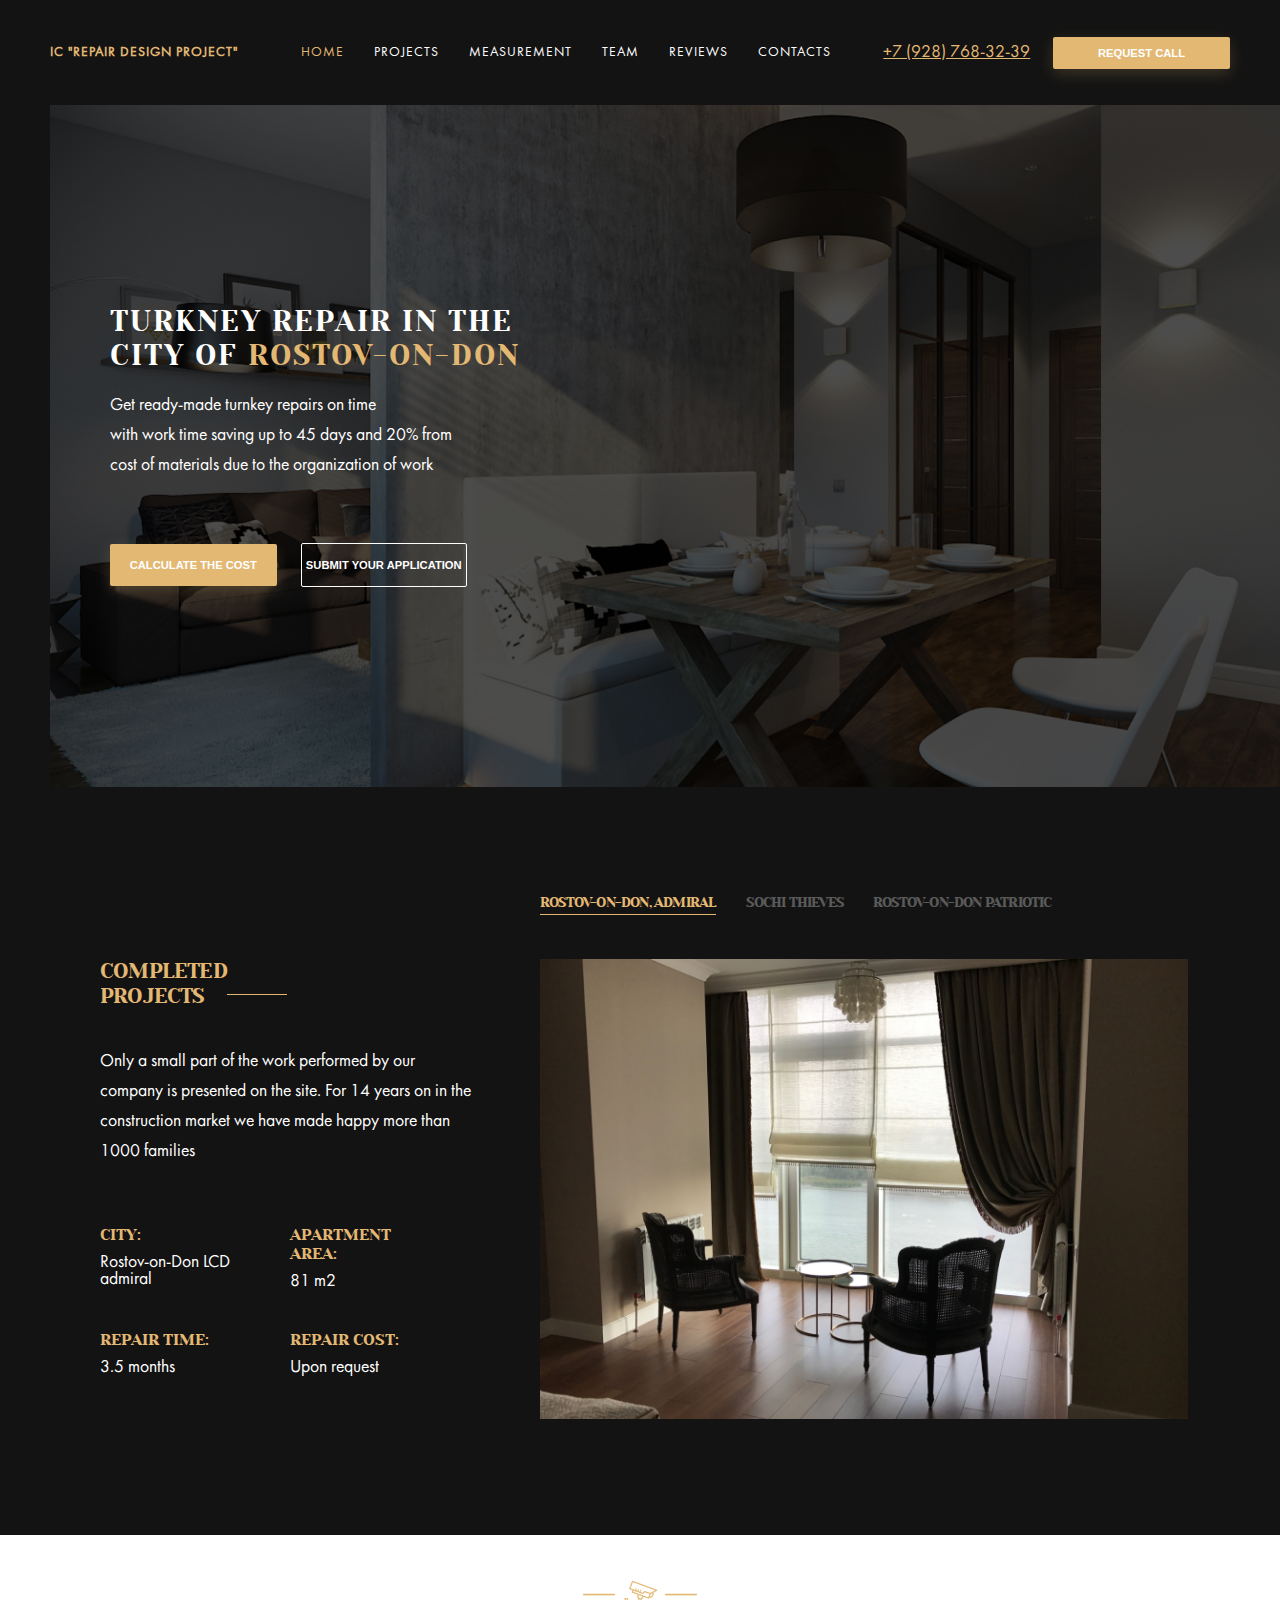
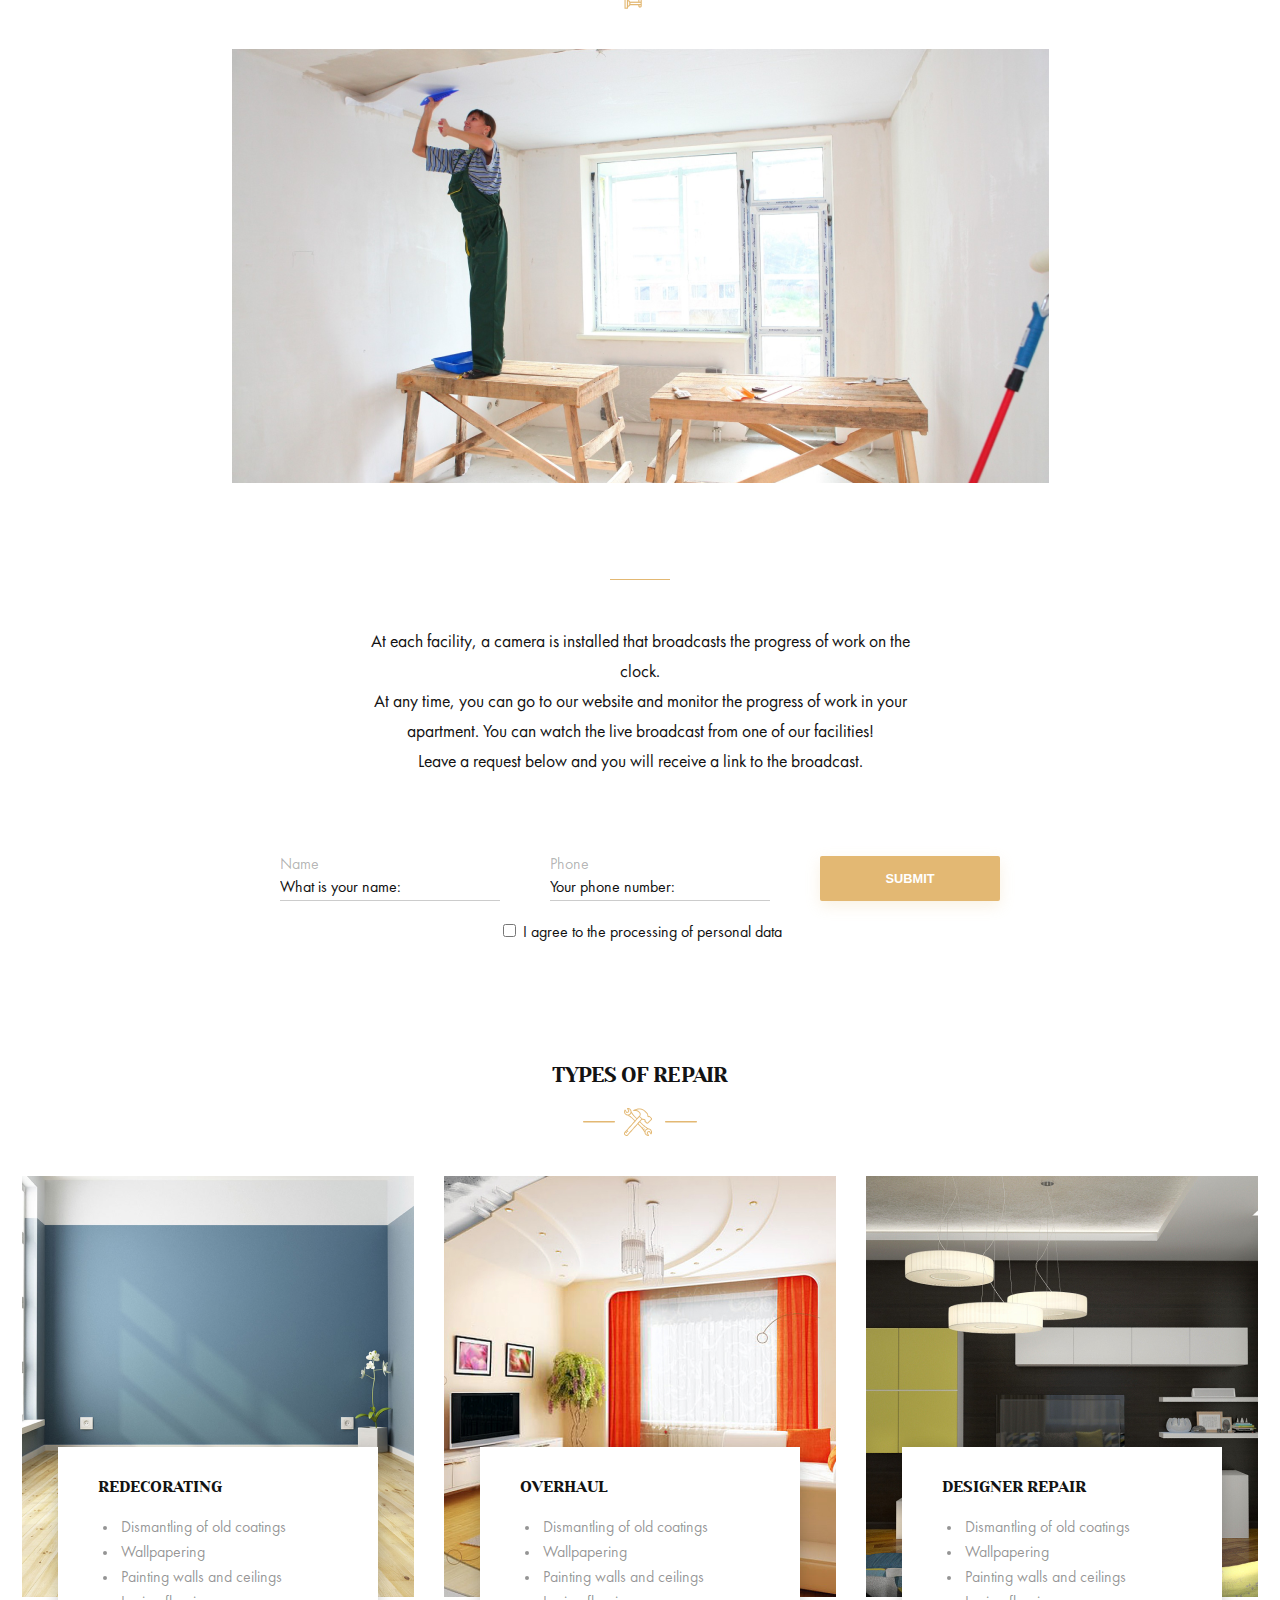
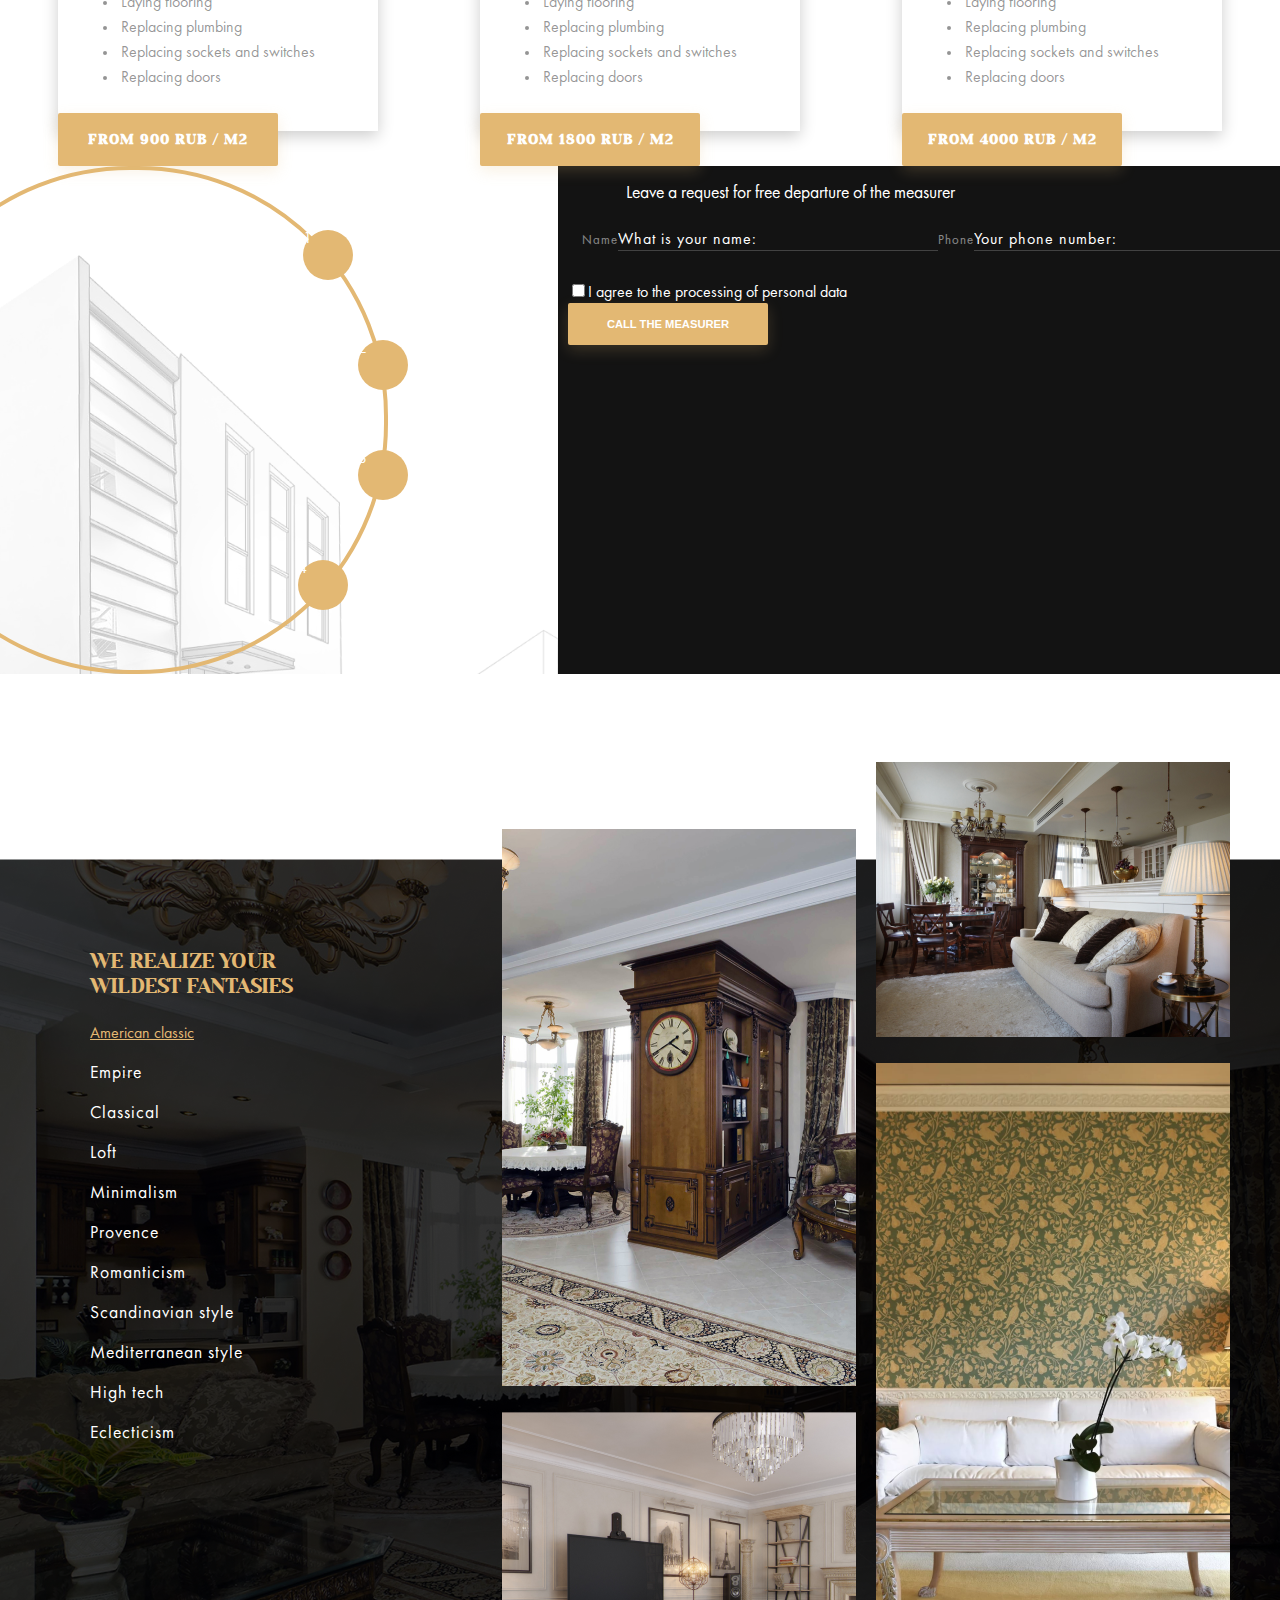
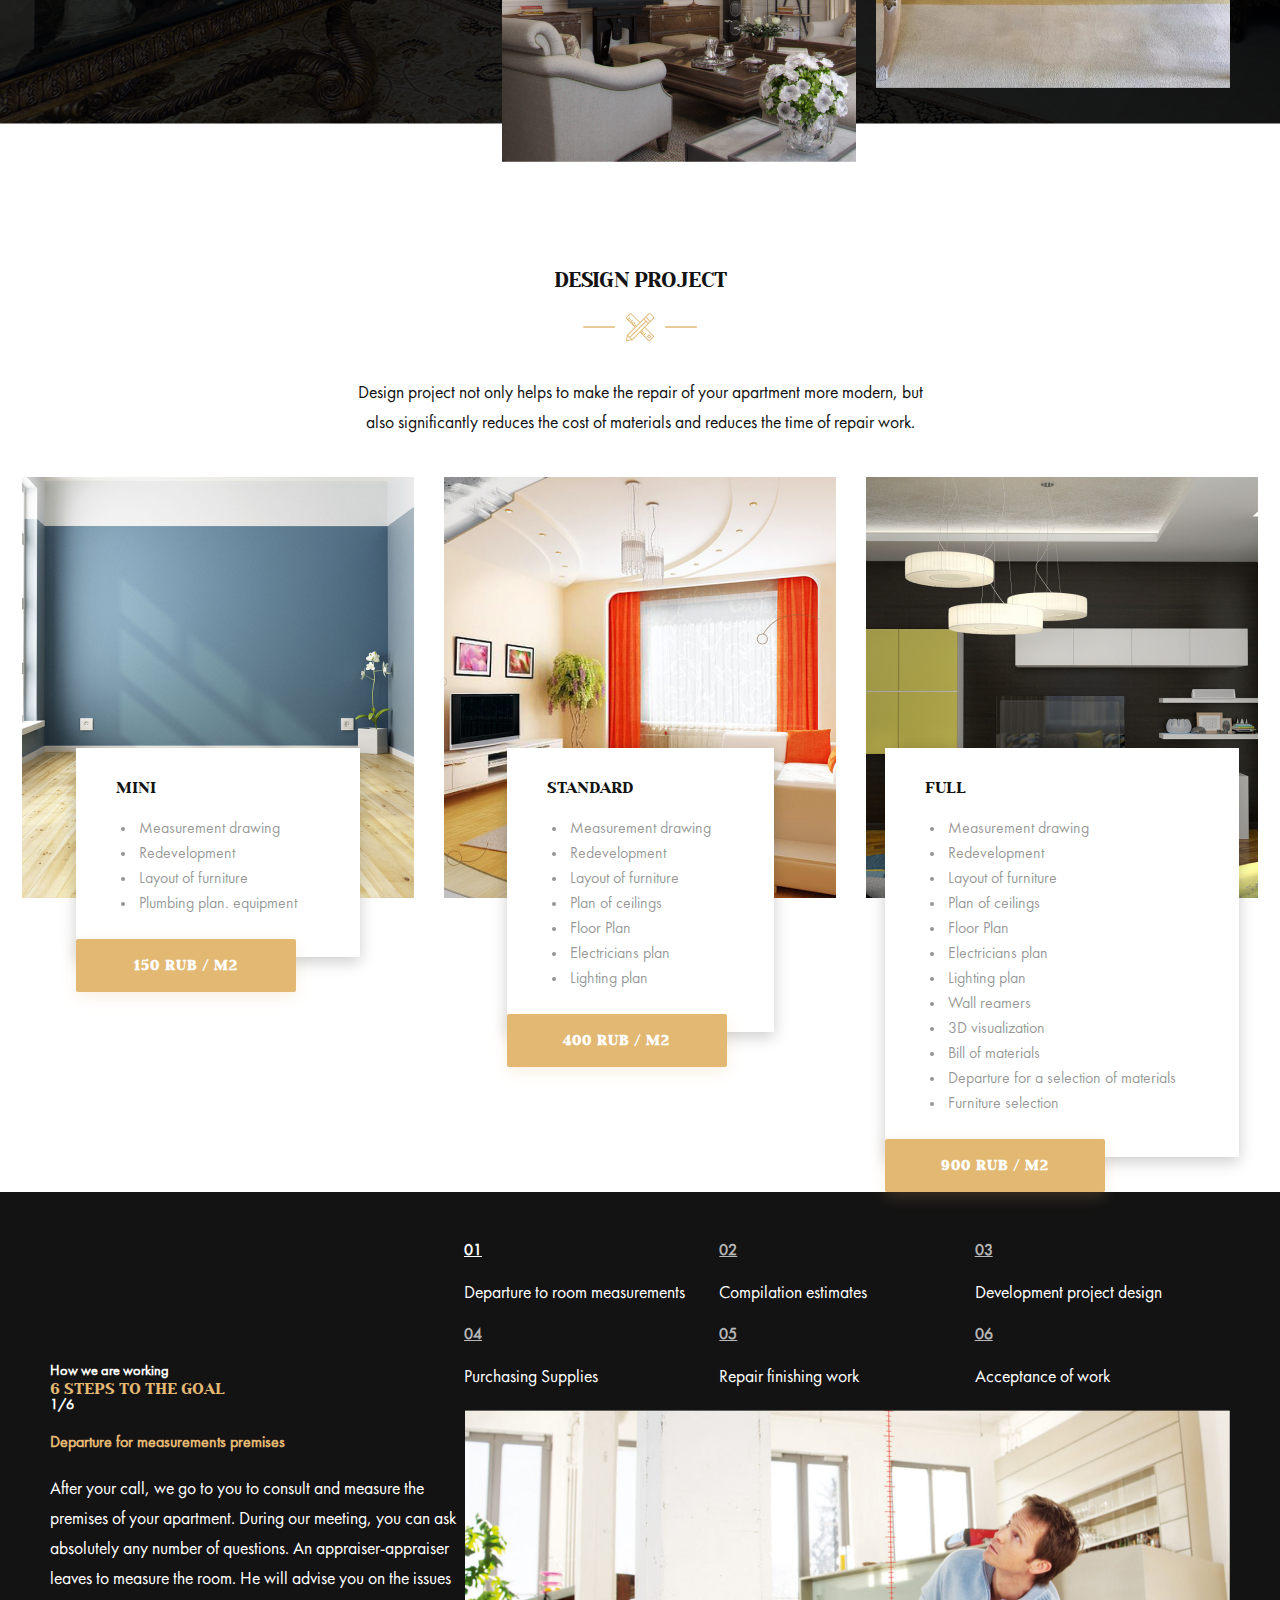
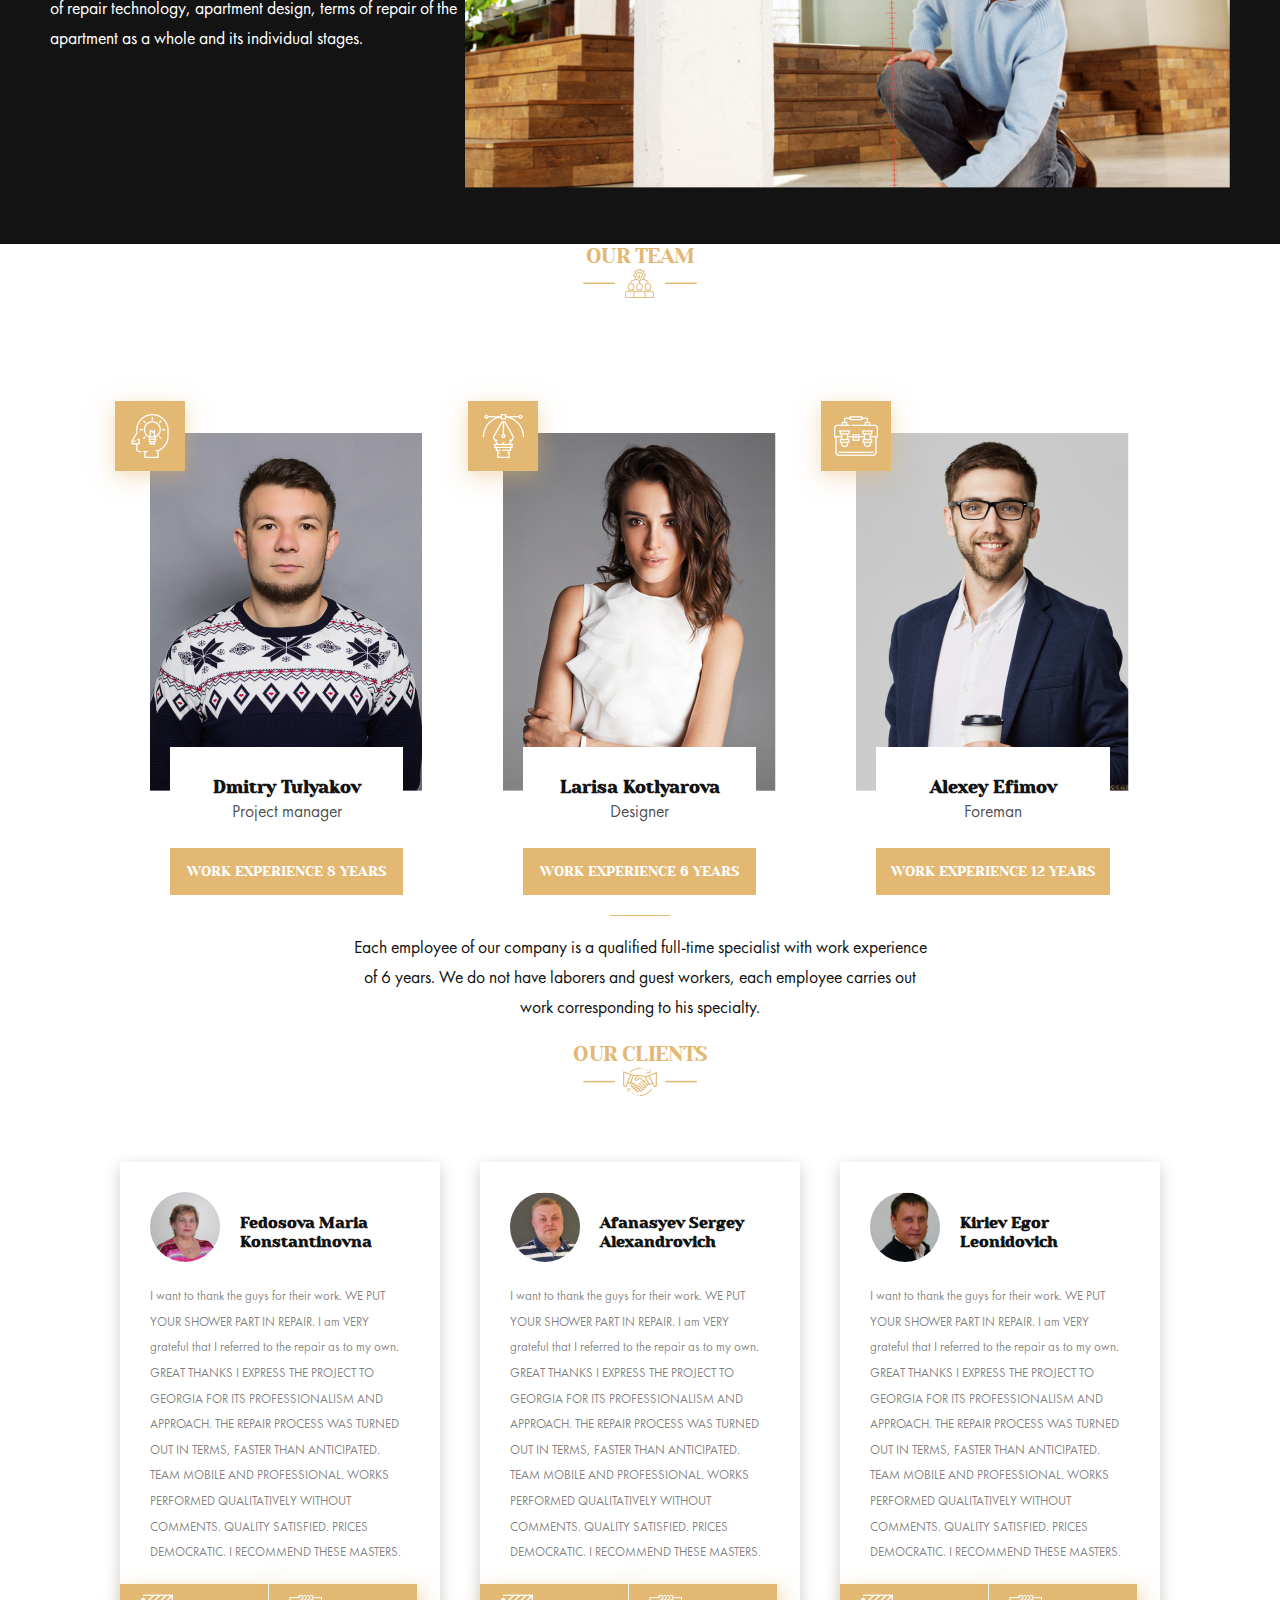
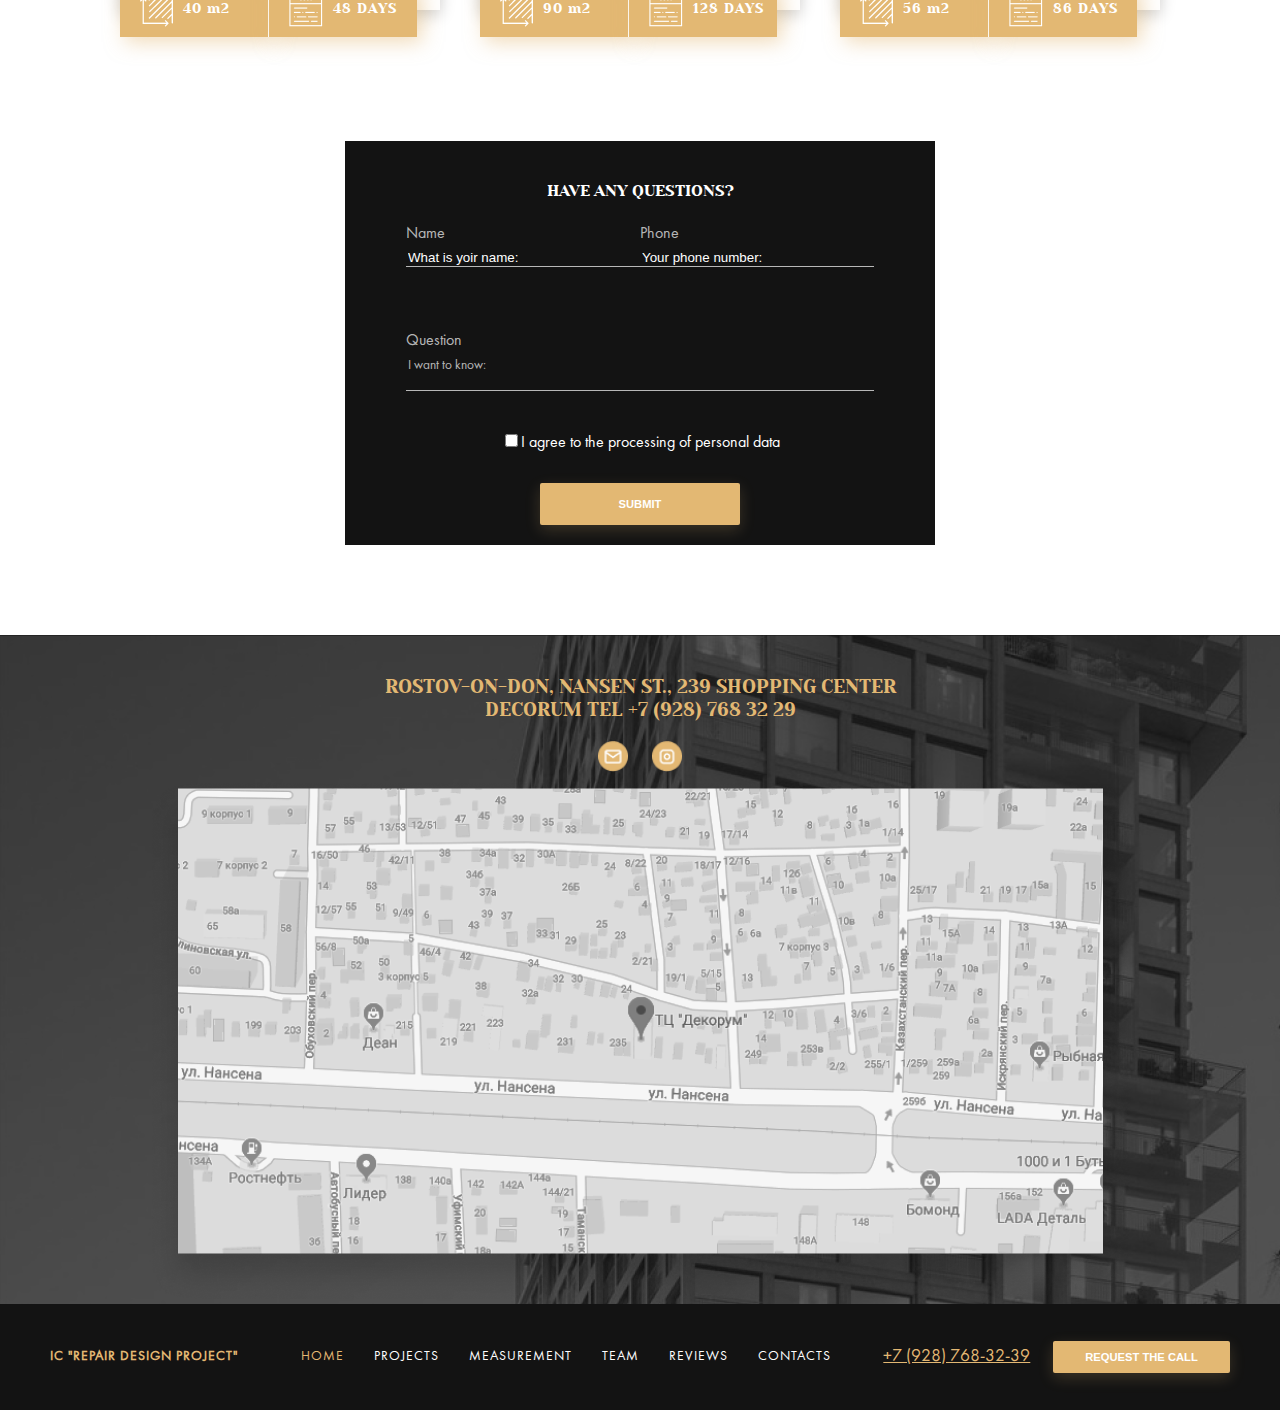
==== commit fe101a2d: "feat: add style.scss contact_section" ====
--- a/index.html
+++ b/index.html
@@ -322,7 +322,7 @@
             </article>
             <article class="section_steps_working--article">           
                 <div class="section_steps_working--article--steps">
-                    <div class="section_steps_working--article--steps-item">
+                    <div class="section_steps_working--article--steps-item-selected">
                         <h6>01</h6>
                         <p>Departure to room measurements</p>
                     </div>
@@ -465,25 +465,34 @@
             </div>       
         </section>
         <section class="section_form_question">
-            <form action="#" class="my_form">
+            <!-- <form action="#" class="my_form"> -->
+            <form action="#">
                 <h3>have any questions?</h3>
                 <fieldset>
-                    <label for="name">Name</label>
-                    <input type="text" id="name" placeholder="What is yoir name:">
-
-                    <label for="phone">Phone</label>
-                    <input type="text" id="phone" placeholder="Your phone number:">
-
-                    <label for="question">Question</label>
-                    <textarea name="question" id="question_area" cols="30" rows="10" placeholder="I want to know:"></textarea>
+                    <div class="name_phone_form">
+                        <div class="label_input">
+                            <label for="name">Name</label>
+                            <input type="text" id="name" placeholder="What is yoir name:">
+                        </div>
+                        <div class="label_input">
+                            <label for="phone">Phone</label>
+                            <input type="text" id="phone" placeholder="Your phone number:">
+                        </div> 
+                    </div>
+                    <div class="label_input">
+                        <label for="question">Question</label>
+                        <textarea name="question" id="question_area" placeholder="I want to know:"></textarea>
+                    </div>
                 </fieldset>
-                <input type="checkbox" id="agreement"><label for="agreemnet">I agree to the processing of personal data</label>
+                <div class="agreement">
+                    <input type="checkbox" id="agreement"><label for="agreemnet">I agree to the processing of personal data</label>
+                </div>
                 <button class="btn">Submit</button>
             </form>
         </section>
         <section class="section_contacts">
-            <h3>Rostov-on-Don, Nansen St., 239 Shopping Center Decorum Tel +7 (928) 768 32 29</h3>
-            <div>
+            <h3>Rostov-on-Don, Nansen St., 239 Shopping Center <br>Decorum Tel +7 (928) 768 32 29</h3>
+            <div class="icons"> 
                 <img src="./assets/images/icon_mail.png" alt="email">
                 <img src="./assets/images/icon_instagram.png" alt="Instagram">
             </div>
--- a/style.css
+++ b/style.css
@@ -263,7 +263,9 @@
   padding-bottom: 120px; }
   .section_usp .wrapper_circle {
     display: flex;
-    position: relative; }
+    position: relative;
+    background-image: url("./assets/images/image 6.1.png");
+    background-repeat: no-repeat; }
     .section_usp .wrapper_circle .circle {
       position: relative;
       left: -120px; }
@@ -409,11 +411,29 @@
         margin-top: -170px; }
 
 .section_steps_working {
+  padding: 50px;
   display: grid;
   grid-template-columns: 3fr 5fr; }
+  .section_steps_working--article h5 {
+    margin: 0;
+    padding: 0;
+    font-size: 0.9rem;
+    color: white; }
   .section_steps_working--article--steps {
     display: grid;
     grid-template-columns: 1fr 1fr 1fr; }
+    .section_steps_working--article--steps-item h6 {
+      padding: 0;
+      margin: 0;
+      font-size: 1rem;
+      color: rgba(255, 255, 255, 0.7);
+      text-decoration: underline; }
+    .section_steps_working--article--steps-item-selected h6 {
+      padding: 0;
+      margin: 0;
+      font-size: 1rem;
+      color: white;
+      text-decoration: underline; }
 
 .article_text_team--element {
   margin: 0 20px;
@@ -549,19 +569,66 @@
       font-size: 1rem;
       letter-spacing: 1px; }
 
-.section_form_question form {
-  display: flex;
-  flex-direction: column;
-  align-items: center; }
-  .section_form_question form fieldset {
-    display: grid;
-    grid-template-columns: 1fr 1fr;
-    grid-template-rows: 1fr 1fr 1fr 3fr; }
-    .section_form_question form fieldset label {
-      grid-row: 1, 3; }
-    .section_form_question form fieldset input {
-      grid-row: 2; }
-    .section_form_question form fieldset textarea {
-      grid-row: 4; }
+.section_form_question {
+  background: white;
+  padding: 90px; }
+  .section_form_question form {
+    display: flex;
+    flex-direction: column;
+    align-items: center;
+    background: #131313;
+    width: 50%;
+    padding: 20px; }
+    .section_form_question form h3 {
+      color: white;
+      padding-top: 20px; }
+    .section_form_question form .agreement {
+      color: white;
+      padding-bottom: 30px; }
+    .section_form_question form .btn {
+      width: 200px; }
+    .section_form_question form fieldset {
+      border: none;
+      width: 80%;
+      padding: 20px 20px 40px; }
+      .section_form_question form fieldset .name_phone_form {
+        display: flex;
+        justify-content: space-between;
+        margin-bottom: 60px; }
+      .section_form_question form fieldset .label_input {
+        display: flex;
+        flex-direction: column; }
+        .section_form_question form fieldset .label_input input {
+          width: 230px; }
+      .section_form_question form fieldset label {
+        color: rgba(255, 255, 255, 0.7);
+        padding: 5px 0; }
+      .section_form_question form fieldset input {
+        background: none;
+        border: none;
+        border-bottom: 1px solid rgba(255, 255, 255, 0.7); }
+        .section_form_question form fieldset input::placeholder {
+          padding: 0 0 10px 0;
+          color: white; }
+      .section_form_question form fieldset textarea {
+        background: none;
+        border: none;
+        border-bottom: 1px solid rgba(255, 255, 255, 0.7);
+        resize: none; }
+        .section_form_question form fieldset textarea::placeholder {
+          padding: 0;
+          margin: 0;
+          color: rgba(255, 255, 255, 0.7);
+          font-family: "FuturaBookC"; }
+
+.section_contacts {
+  background-image: url("./assets/images/image 7.2.png"); }
+  .section_contacts h3 {
+    padding: 40px 0 20px;
+    text-align: center;
+    font-size: 1.2rem; }
+  .section_contacts .icons img {
+    width: 30px;
+    padding: 0 10px; }
 
 /*# sourceMappingURL=style.css.map */
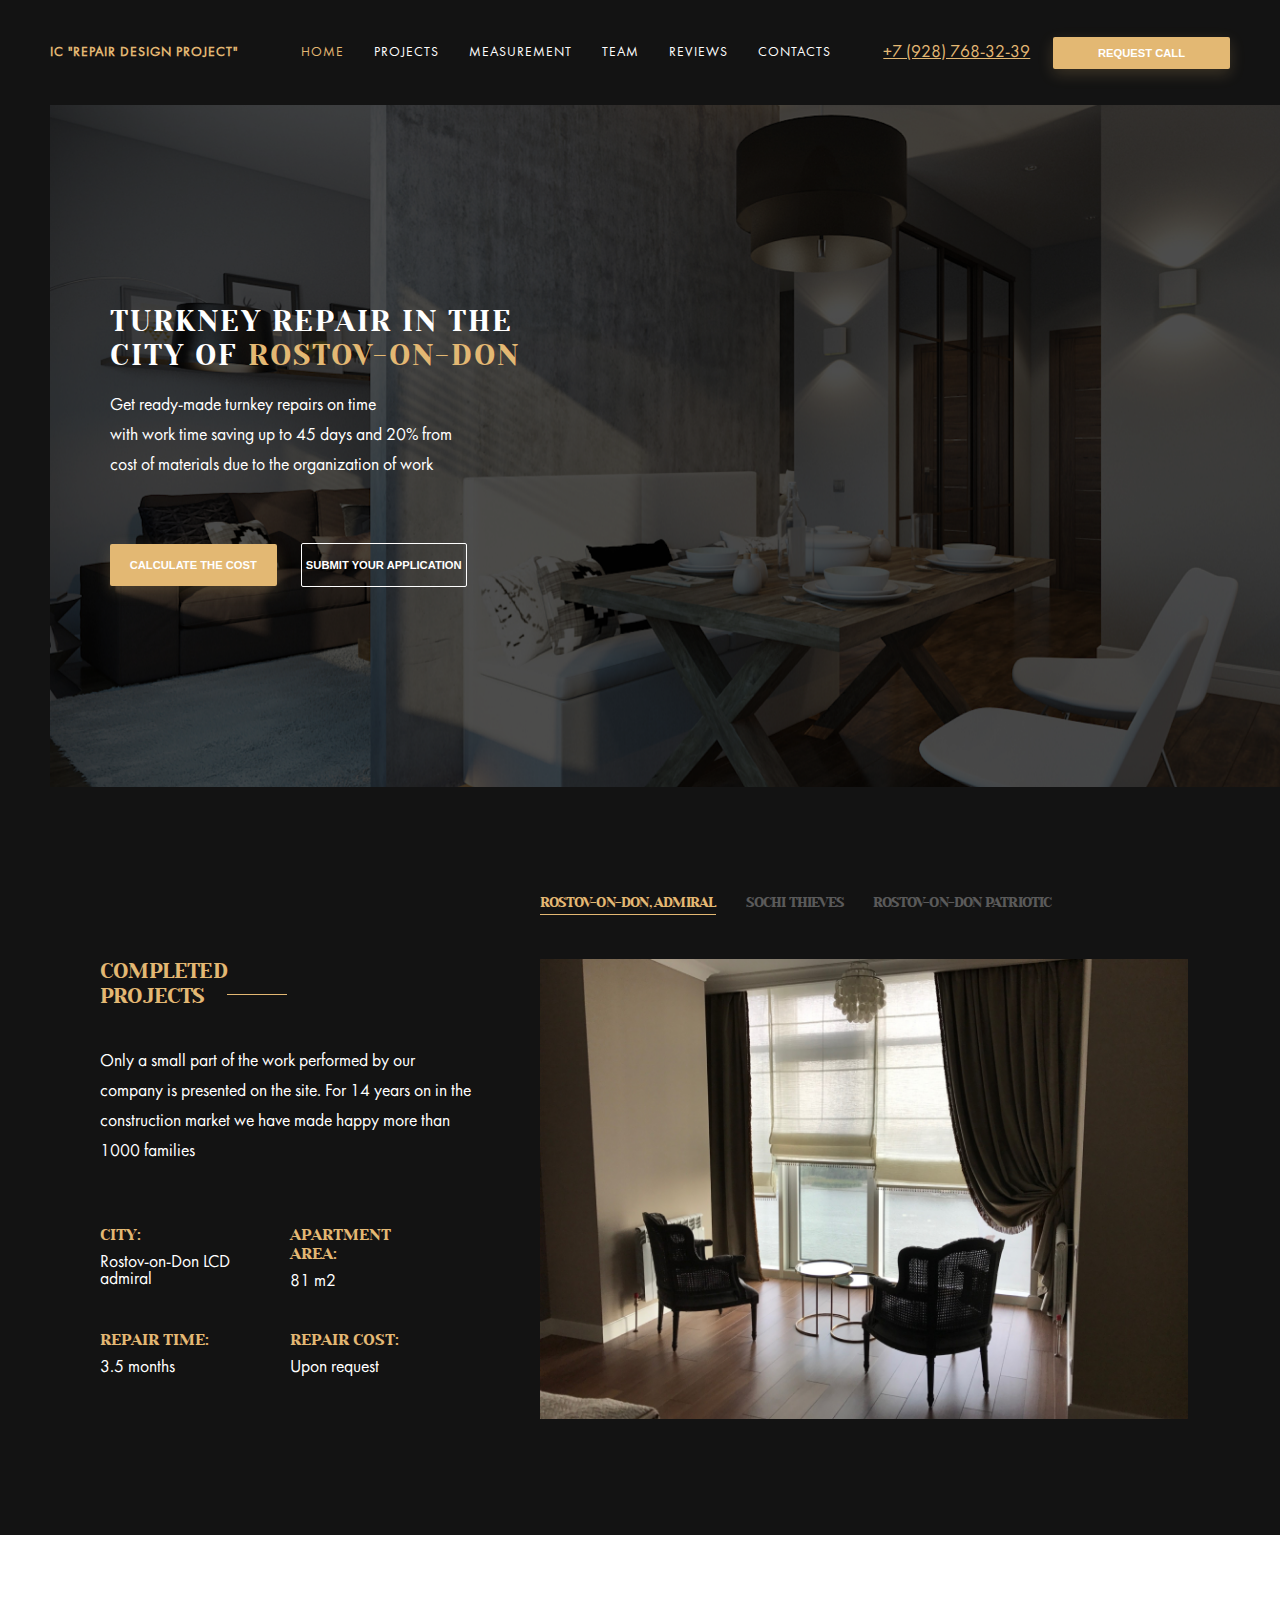
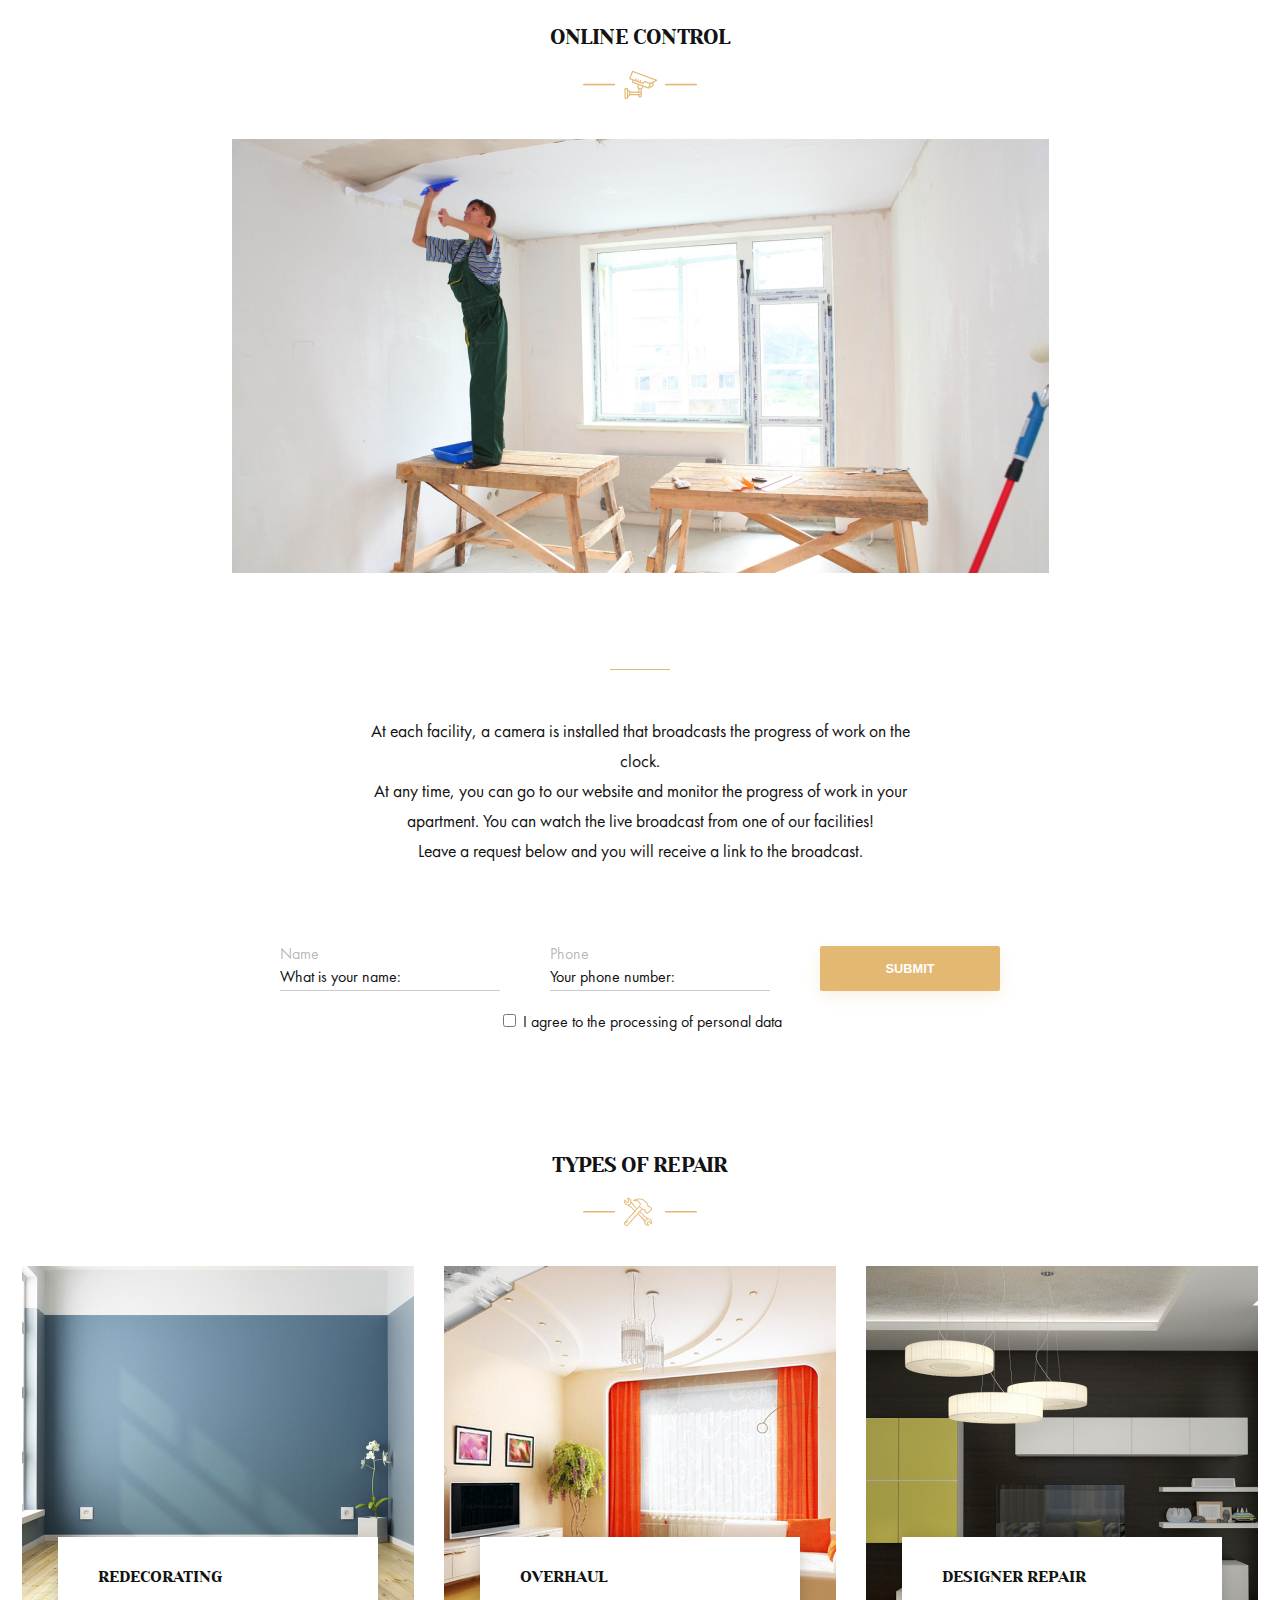
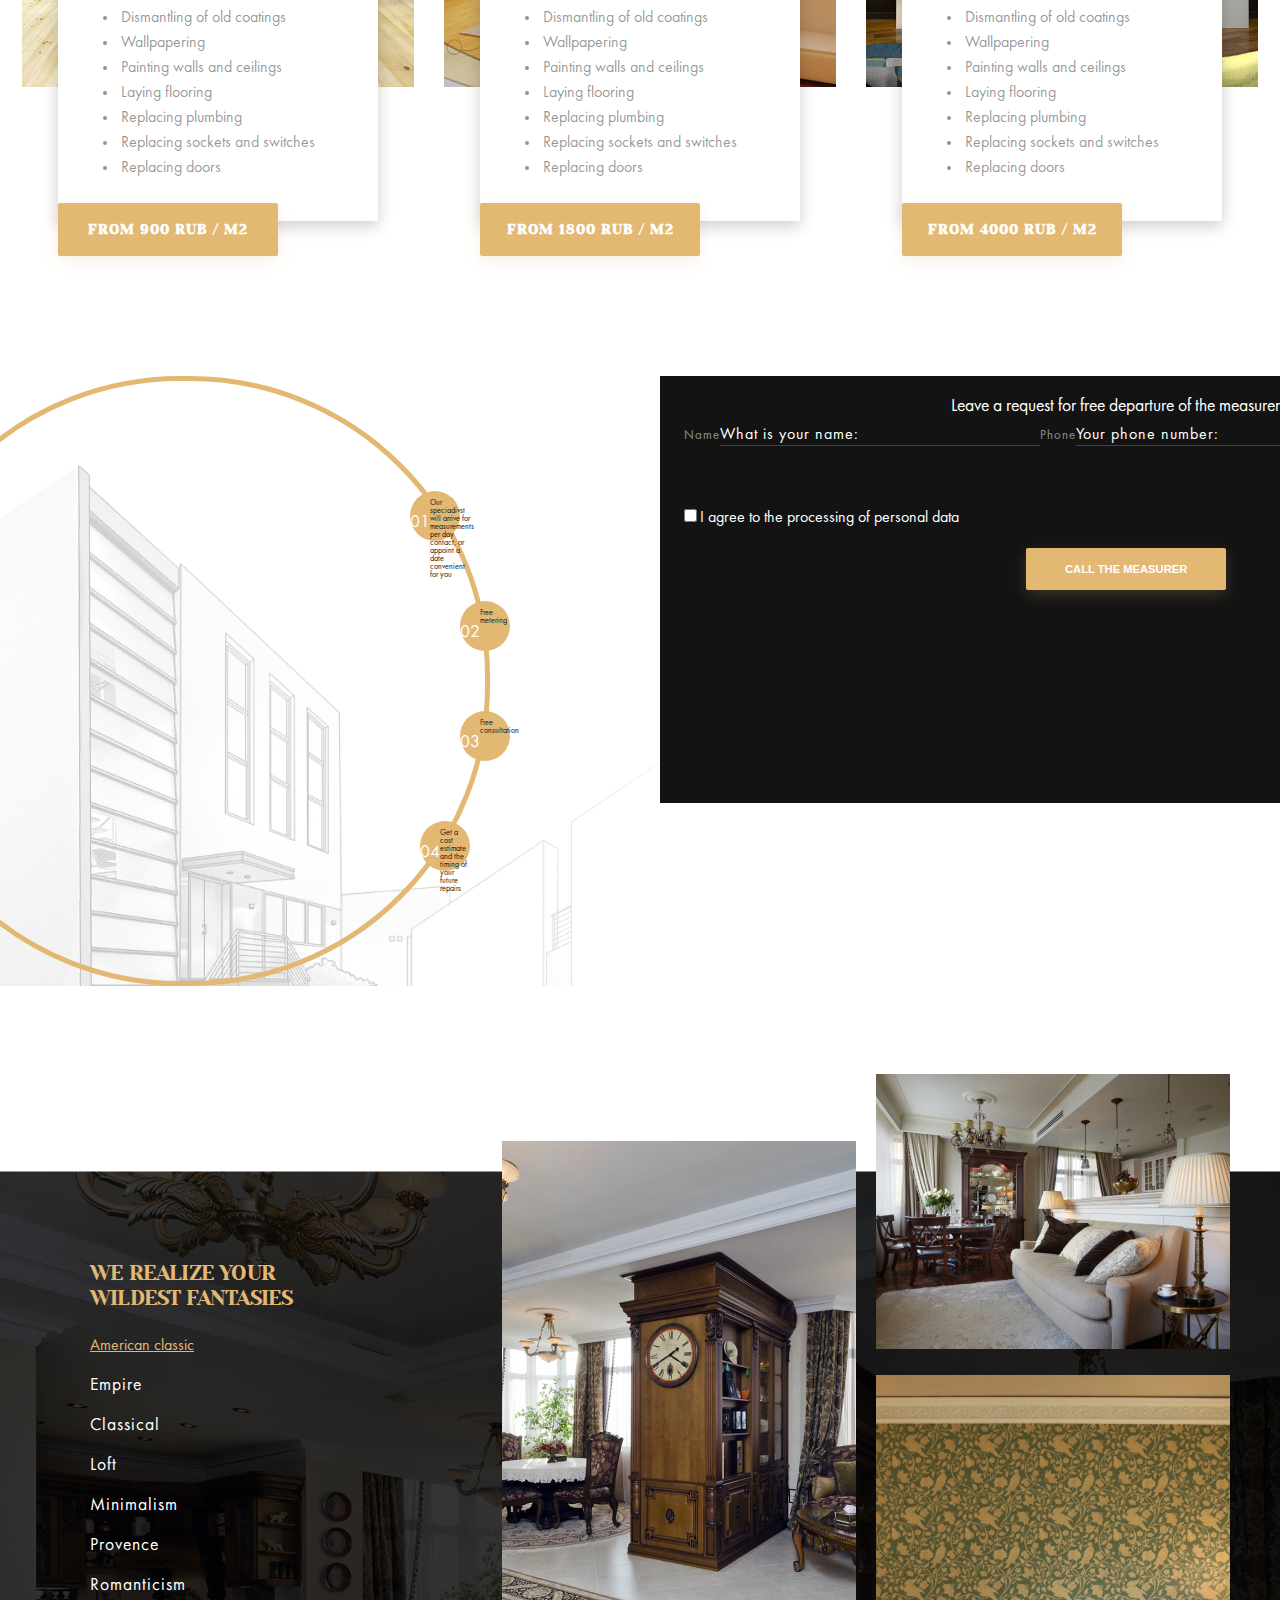
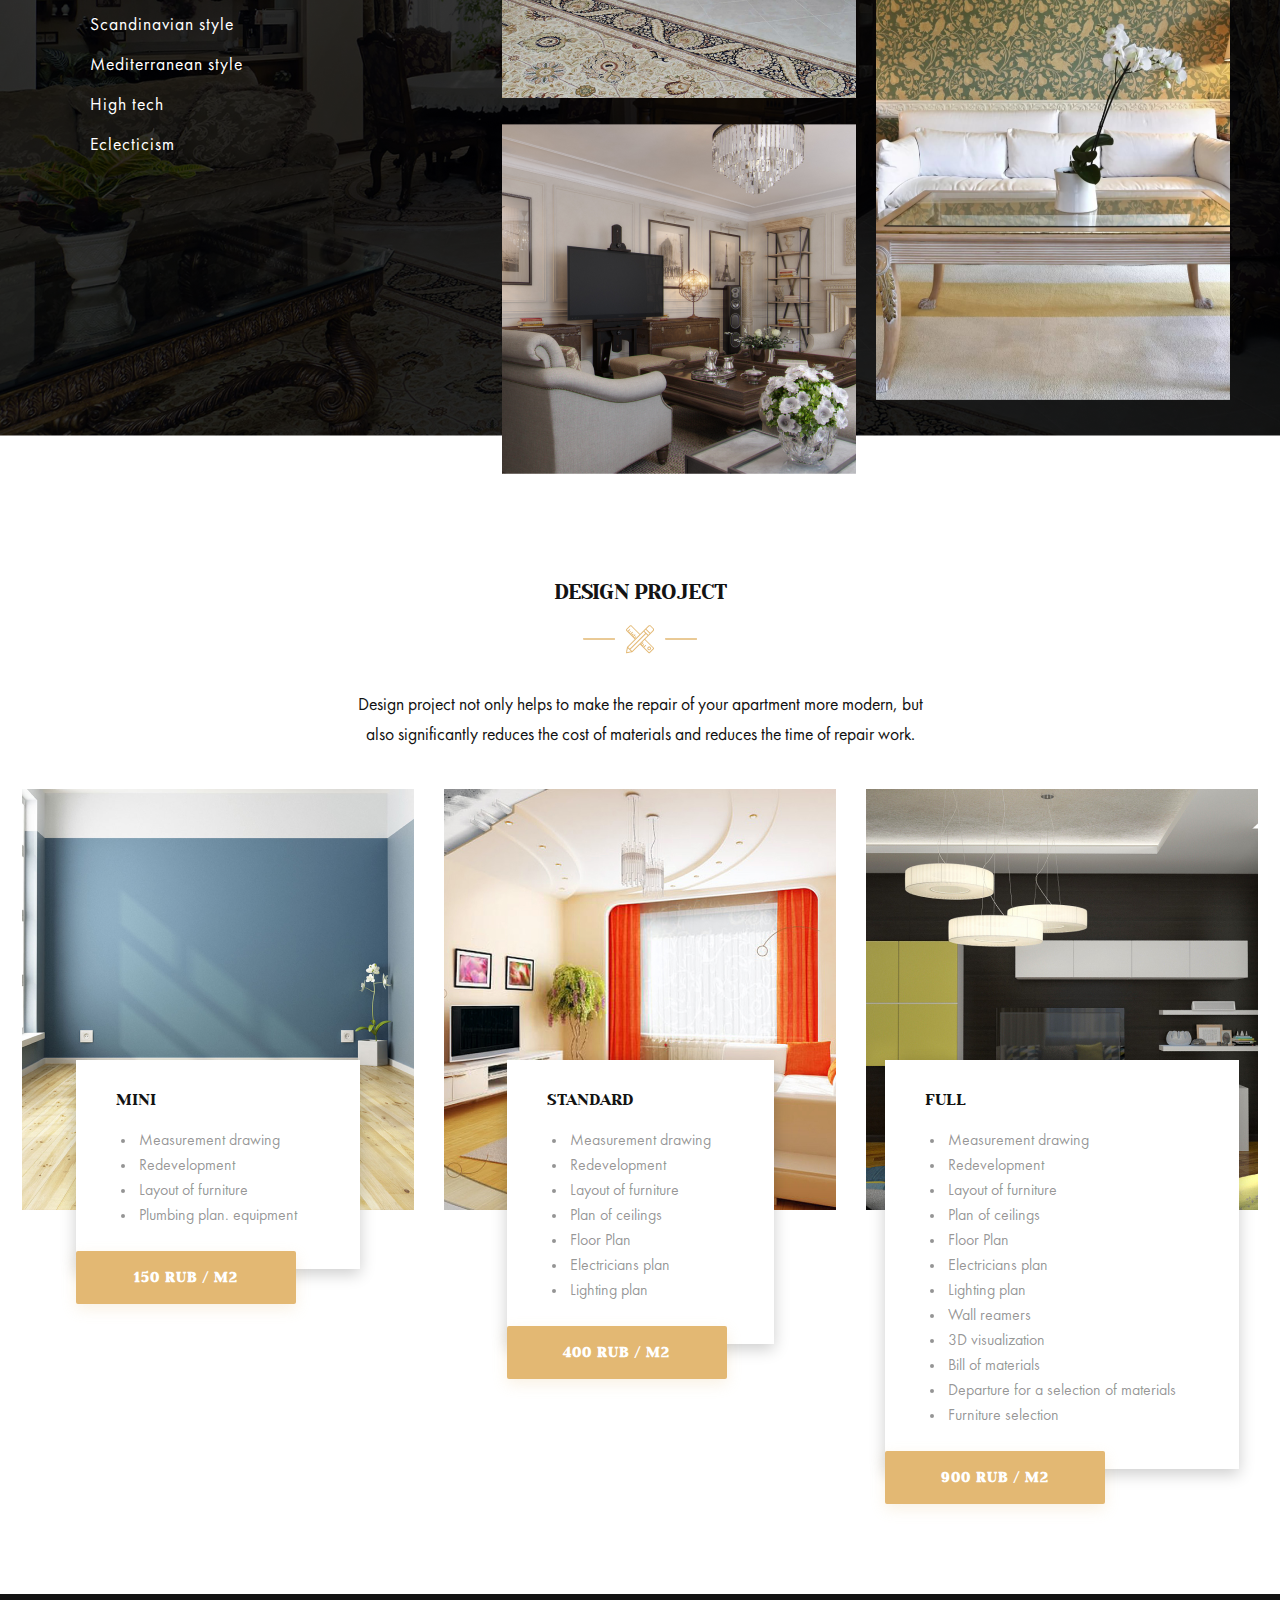
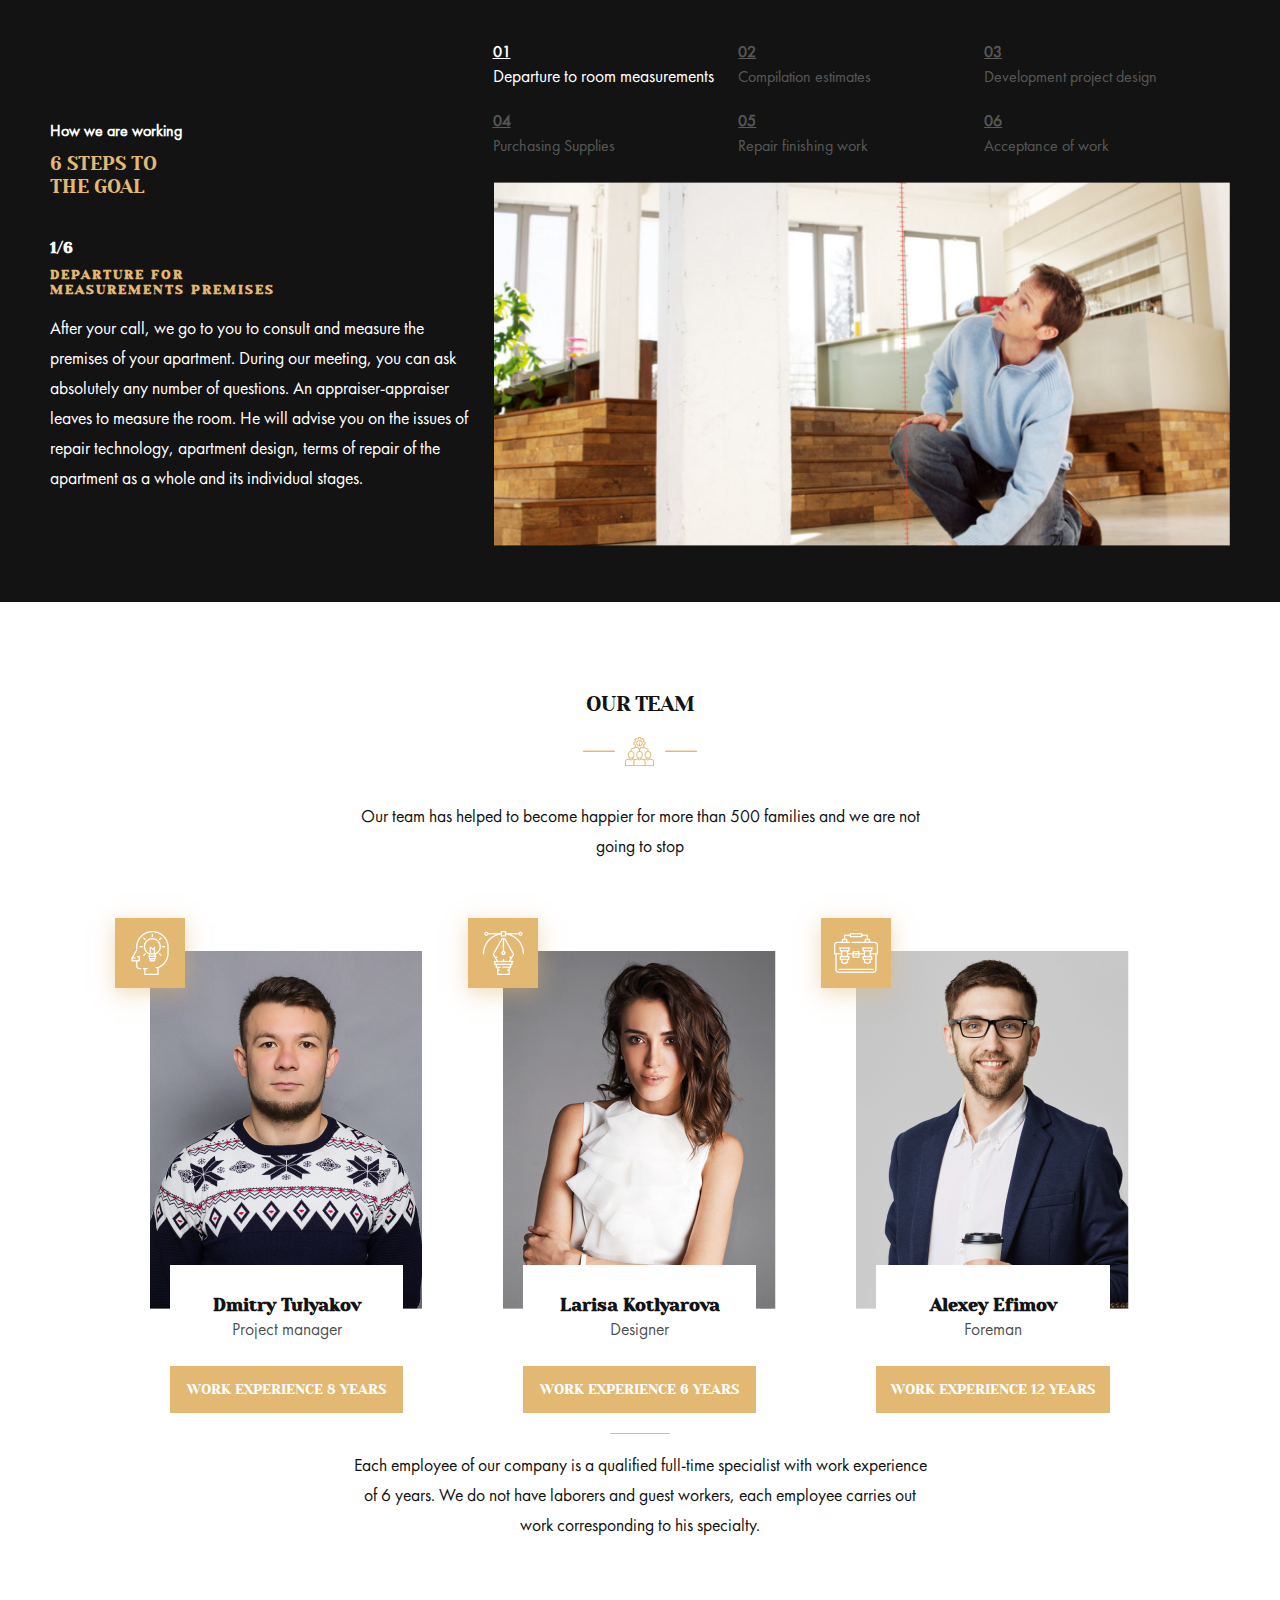
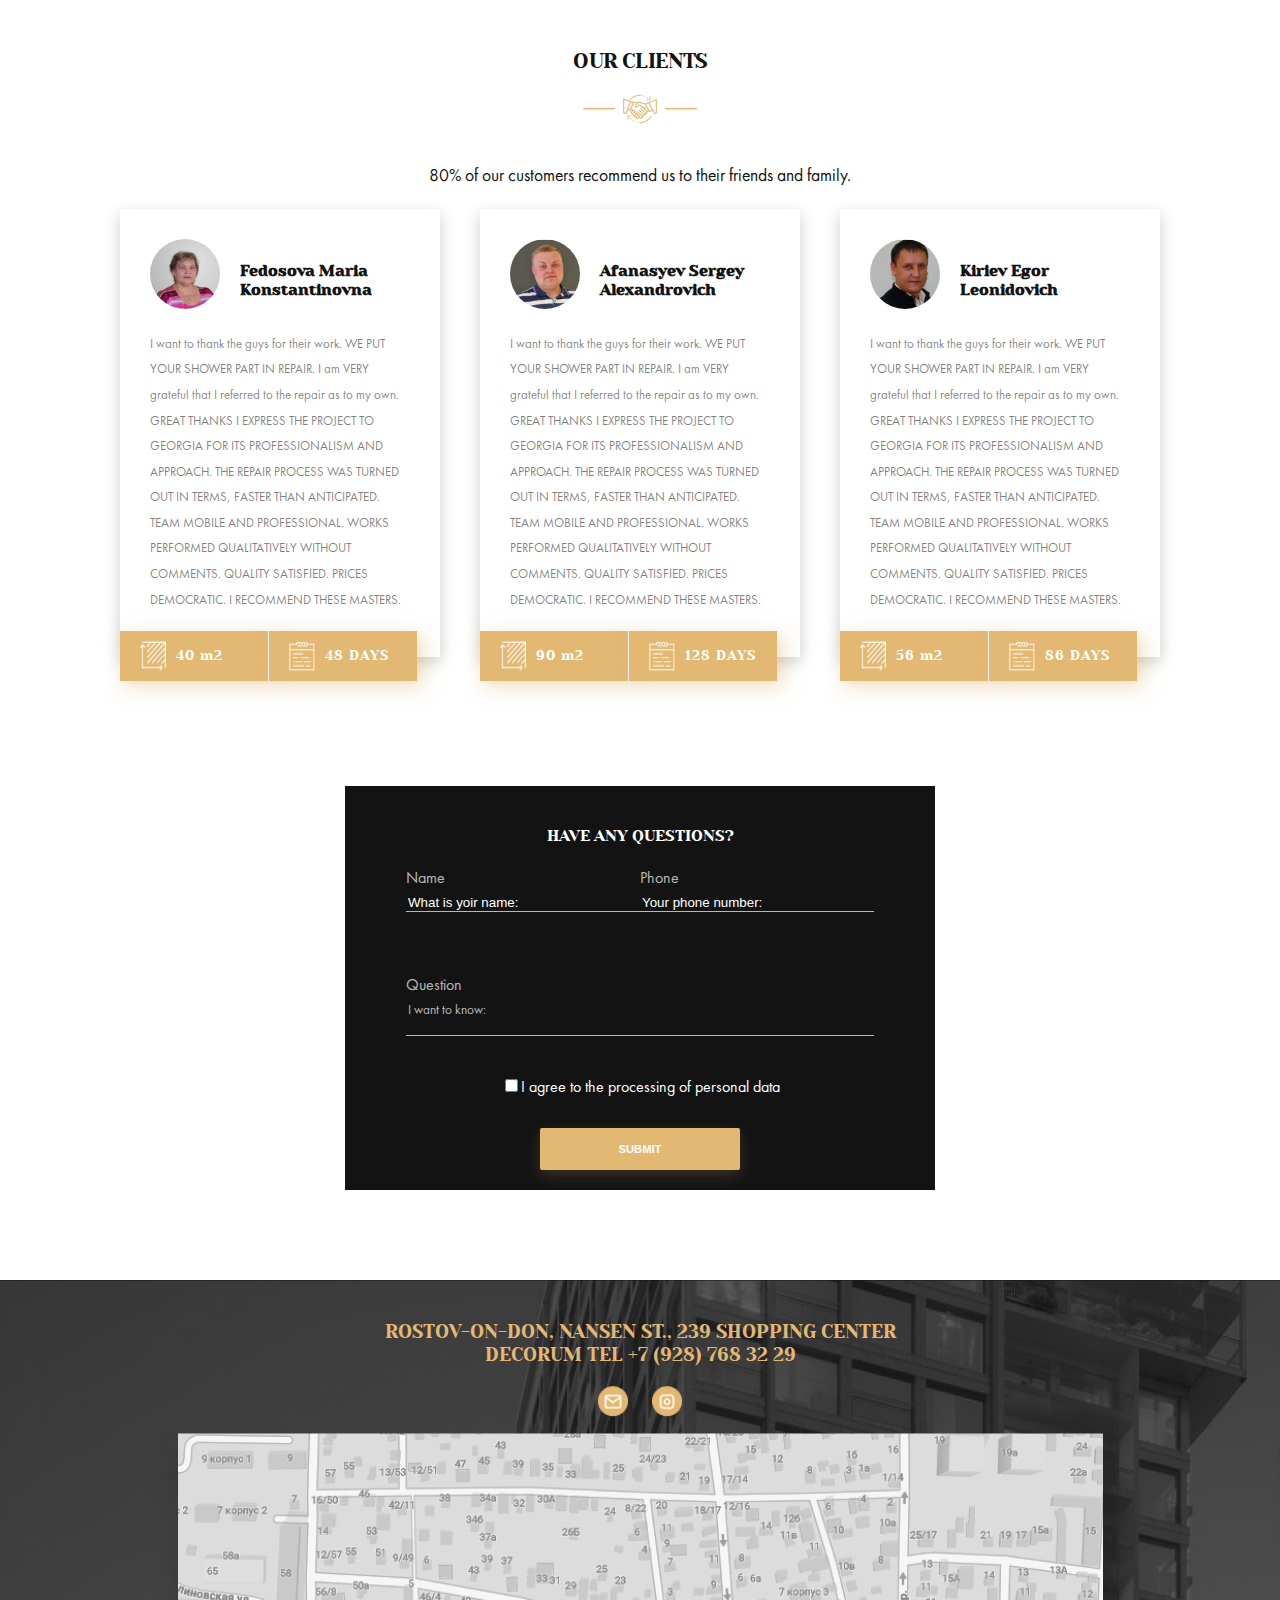
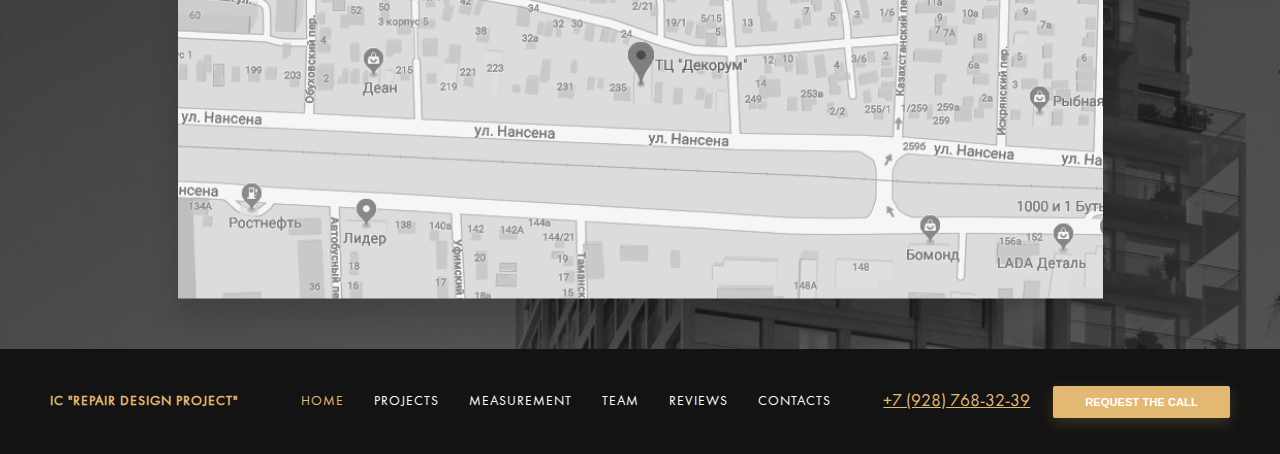
==== commit 12589b75: "feat: change syle.css index.html" ====
--- a/index.html
+++ b/index.html
@@ -83,6 +83,7 @@
         </div>
         </section>
         <section class="section_online_control">
+            <!-- <div class="background_block"></div> -->
             <h2>online control</h3>
             <img class="icon" src="./assets/images/icon_control.png" alt="камера наблюдения">
             <div class="video">
@@ -172,25 +173,24 @@
         </section>
         <section class="section_usp">
             <article class="wrapper_circle">
-                <!-- <img src="./assets/images/image 6.1.png" alt="фото здание"> -->
                 <div class="circle"></div>
                 <div class="numbers">
-                    <div class="numbers--element-1">
-                        <div class="num">1</div>
-                        <!-- <p>Our speciadivst will arrive for measurements per day contact, 
-                        or appoint a date convenient for you</p> -->
-                    </div>
-                    <div class="numbers--element-2">
-                        <div class="num">2</div>
-                        <!-- <p>Free metering</p> -->
-                    </div>
-                    <div class="numbers--element-3">
-                        <div class="num">3</div>
-                        <!-- <p>Free consultation</p> -->
-                    </div>
-                    <div class="numbers--element-4">
-                        <div class="num">4</div>
-                        <!-- <p>Get a cost estimate and the timing of your future repairs</p> -->
+                    <div class="circle_number num1">
+                        <p class="num">01</p>
+                        <p class="num_text">Our speciadivst will arrive for measurements per day contact, 
+                        or appoint a date convenient for you</p>
+                    </div>
+                    <div class="circle_number num2">
+                        <p class="num">02</p>
+                        <p class="num_text">Free metering</p>
+                    </div>
+                    <div class="circle_number num3">
+                        <p class="num">03</p>
+                        <p class="num_text">Free consultation</p>
+                    </div>
+                    <div class="circle_number num4">
+                        <p class="num">04</p>
+                        <p class="num_text">Get a cost estimate and the timing of your future repairs</p>
                     </div>
                 </div>
             </article>
@@ -309,16 +309,16 @@
         </section>  
         <section class="section_steps_working">
             <article class="section_steps_working--article">
-                <h5>How we are working</h5>
-                <h3>6 steps to the goal</h3>
+                <h5 class="h5_pred">How we are working</h5>
+                <h3>6 steps to <br>the goal</h3>
                 <article>
-                        <h5>1/6</h5>
-                        <h4>Departure for measurements premises</h4>
-                        <p>After your call, we go to you to consult and measure the premises of your apartment. 
+                    <h5>1/6</h5>
+                    <h4>Departure for <br>measurements premises</h4>
+                    <p class="p_steps">After your call, we go to you to consult and measure the premises of your apartment. 
                             During our meeting, you can ask absolutely any number of questions. 
                             An appraiser-appraiser leaves to measure the room. 
                             He will advise you on the issues of repair technology, apartment design, terms of repair of the apartment as a whole and its individual stages.</p>
-                    </article>
+                </article>
             </article>
             <article class="section_steps_working--article">           
                 <div class="section_steps_working--article--steps">
@@ -352,8 +352,8 @@
         </section>  
         <section class="section_our_team">
             <h2>our team</h2>
-            <img src="./assets/images/icon_team.png" alt="команда">
-            <p>Our team has helped to become happier for more than 500 families and we are not going to stop</p>
+            <img src="./assets/images/icon_team.png" alt="команда" class="team_img_icon">
+            <p class="team_p">Our team has helped to become happier for more than 500 families and we are not going to stop</p>
             <div class="section_our_team--article">
                 <div class="section_our_team--article-item">
                     <img src="./assets/images/icon_idea.png" alt="иконка идея" class="icon">
@@ -397,14 +397,14 @@
         </section>
         <section class="section_our_clients">
            
-            <h2>our clients</h2>
-            <img src="./assets/images/icon_clients.png" alt="клиенты">
-            <p>80% of our customers recommend us to their friends and family.</p>
+            <h2 class="header_clients">our clients</h2>
+            <img class="img_icon_cliets" src="./assets/images/icon_clients.png" alt="клиенты">
+            <p class="p_clients">80% of our customers recommend us to their friends and family.</p>
             <div class="section_our_clients--element">
                 <div class="article_text">
                     <article class="article_text--element">
                         <div class="clients_name">
-                            <div class="circle">
+                            <div class="circle_client">
                                 <img src="./assets/images/review1.png" alt="клиент 1">
                             </div>
                             <h4>Fedosova Maria <br>Konstantinovna</h4>
@@ -425,7 +425,7 @@
                 <div class="article_text">
                 <article class="article_text--element">
                     <div class="clients_name">
-                        <div class="circle">
+                        <div class="circle_client">
                             <img src="./assets/images/review2.png" alt="клиент 2">
                         </div>
                         <h4>Afanasyev Sergey <br>Alexandrovich</h4>
@@ -445,7 +445,7 @@
             <div class="article_text">
                 <article class="article_text--element">
                     <div class="clients_name">
-                        <div class="circle">
+                        <div class="circle_client">
                             <img src="./assets/images/review3.png" alt="клиент 3">
                         </div>
                         <h4>Kiriev Egor <br>Leonidovich</h4>
--- a/style.css
+++ b/style.css
@@ -74,6 +74,10 @@
     font-size: 1.1rem;
     line-height: 30px;
     color: white; }
+  body a:hover {
+    opacity: 0.6; }
+  body button:hover {
+    opacity: 0.6; }
 
 header, footer {
   display: flex;
@@ -186,15 +190,16 @@
 
 .section_online_control {
   background: white;
-  padding-bottom: 90px; }
-  .section_online_control .background {
+  padding: 90px 0; }
+  .section_online_control .background_block {
+    position: relative;
     width: 100%;
     height: 450px;
-    margin: -240px;
+    top: -240px;
     background: white;
     z-index: -1; }
   .section_online_control h2 {
-    color: white; }
+    color: #131313; }
   .section_online_control img {
     padding: 20px 0; }
   .section_online_control .video img {
@@ -240,21 +245,14 @@
         color: #131313; }
 
 .circle {
-  width: 500px;
-  height: 500px;
-  -moz-border-radius: 250px;
-  -webkit-border-radius: 250px;
-  border: 4px solid #E3B873;
-  border-radius: 250px; }
-
-.num {
-  width: 50px;
-  height: 50px;
-  background: #E3B873;
-  color: white;
-  -moz-border-radius: 50px;
-  -webkit-border-radius: 50px;
-  border-radius: 50px; }
+  width: 600px;
+  height: 600px;
+  /* -moz-border-radius: 250px; */
+  /* -webkit-border-radius: 250px; */
+  border: 5px solid #E3B873;
+  border-radius: 300px;
+  position: relative;
+  left: -120px; }
 
 .section_usp {
   display: grid;
@@ -266,9 +264,13 @@
     position: relative;
     background-image: url("./assets/images/image 6.1.png");
     background-repeat: no-repeat; }
-    .section_usp .wrapper_circle .circle {
-      position: relative;
-      left: -120px; }
+    .section_usp .wrapper_circle .circle_number {
+      width: 50px;
+      height: 50px;
+      background: #E3B873;
+      -moz-border-radius: 50px;
+      -webkit-border-radius: 50px;
+      border-radius: 50px; }
     .section_usp .wrapper_circle .numbers {
       position: relative;
       right: 90px;
@@ -277,22 +279,30 @@
       flex-direction: column;
       justify-content: center;
       align-items: flex-end; }
-      .section_usp .wrapper_circle .numbers--element-1 {
-        right: 115px;
-        position: relative;
-        margin: 30px 0; }
-      .section_usp .wrapper_circle .numbers--element-2 {
-        right: 60px;
-        position: relative;
-        margin: 30px 0; }
-      .section_usp .wrapper_circle .numbers--element-3 {
-        right: 60px;
-        position: relative;
-        margin: 30px 0; }
-      .section_usp .wrapper_circle .numbers--element-4 {
-        right: 120px;
-        position: relative;
-        margin: 30px 0; }
+    .section_usp .wrapper_circle .circle_number.num1 {
+      right: 110px;
+      position: relative;
+      margin: 30px 0;
+      display: flex; }
+    .section_usp .wrapper_circle .circle_number.num2 {
+      right: 60px;
+      position: relative;
+      margin: 30px 0;
+      display: flex; }
+    .section_usp .wrapper_circle .circle_number.num3 {
+      right: 60px;
+      position: relative;
+      margin: 30px 0;
+      display: flex; }
+    .section_usp .wrapper_circle .circle_number.num4 {
+      right: 100px;
+      position: relative;
+      margin: 30px 0;
+      display: flex; }
+    .section_usp .wrapper_circle .num_text {
+      color: #131313;
+      font-size: 0.5rem;
+      line-height: 1; }
   .section_usp form {
     grid-column: 2;
     display: flex;
@@ -302,8 +312,7 @@
       display: flex; }
   .section_usp .my_text {
     display: flex;
-    align-items: center;
-    grid-column: 2; }
+    align-items: center; }
 
 .article_text--element {
   z-index: 1;
@@ -331,7 +340,8 @@
   letter-spacing: 1px; }
 
 .section_types_of_repair {
-  background: white; }
+  background: white;
+  padding-bottom: 120px; }
   .section_types_of_repair h2 {
     color: #131313; }
   .section_types_of_repair img {
@@ -388,7 +398,7 @@
 
 .section_design_projects {
   background: white;
-  padding: 90px 0 0 0; }
+  padding: 90px 0; }
   .section_design_projects h2 {
     color: #131313; }
   .section_design_projects img {
@@ -414,26 +424,59 @@
   padding: 50px;
   display: grid;
   grid-template-columns: 3fr 5fr; }
+  .section_steps_working--article .h5_pred {
+    font-family: "FuturaBookC";
+    padding-bottom: 10px; }
+  .section_steps_working--article h3 {
+    font-size: 1.2rem;
+    font-family: "Yeseva-one"; }
   .section_steps_working--article h5 {
     margin: 0;
     padding: 0;
-    font-size: 0.9rem;
-    color: white; }
+    padding-top: 40px;
+    padding-bottom: 10px;
+    font-size: 1rem;
+    color: white;
+    font-family: "Yeseva-one"; }
+  .section_steps_working--article h4 {
+    padding: 0;
+    margin: 0;
+    font-size: 0.8rem;
+    line-height: 1.2;
+    letter-spacing: 2px;
+    font-family: "Yeseva-one";
+    text-transform: uppercase; }
+  .section_steps_working--article img {
+    width: 100%; }
+  .section_steps_working--article .p_steps {
+    padding-right: 20px; }
   .section_steps_working--article--steps {
     display: grid;
     grid-template-columns: 1fr 1fr 1fr; }
-    .section_steps_working--article--steps-item h6 {
-      padding: 0;
-      margin: 0;
-      font-size: 1rem;
-      color: rgba(255, 255, 255, 0.7);
-      text-decoration: underline; }
-    .section_steps_working--article--steps-item-selected h6 {
-      padding: 0;
-      margin: 0;
-      font-size: 1rem;
-      color: white;
-      text-decoration: underline; }
+    .section_steps_working--article--steps-item {
+      color: rgba(255, 255, 255, 0.3); }
+      .section_steps_working--article--steps-item h6 {
+        padding: 0;
+        margin: 0;
+        font-size: 1rem;
+        color: rgba(255, 255, 255, 0.3);
+        text-decoration: underline; }
+      .section_steps_working--article--steps-item p {
+        color: rgba(255, 255, 255, 0.3);
+        padding: 0;
+        margin: 0;
+        font-size: 1rem;
+        padding-bottom: 20px; }
+      .section_steps_working--article--steps-item-selected h6 {
+        padding: 0;
+        margin: 0;
+        font-size: 1rem;
+        color: white;
+        text-decoration: underline; }
+      .section_steps_working--article--steps-item-selected p {
+        margin: 0;
+        padding-bottom: 20px;
+        color: white; }
 
 .article_text_team--element {
   margin: 0 20px;
@@ -468,7 +511,17 @@
   padding: 0; }
 
 .section_our_team {
-  background: white; }
+  background: white;
+  padding: 90px 0; }
+  .section_our_team h2 {
+    color: #131313; }
+  .section_our_team .team_img_icon {
+    padding: 20px 0; }
+  .section_our_team .team_p {
+    color: #131313;
+    width: 45%;
+    text-align: center;
+    padding: 0; }
   .section_our_team--article {
     display: flex; }
     .section_our_team--article-item {
@@ -492,7 +545,7 @@
     color: #131313;
     font-size: 1rem;
     padding-left: 20px; }
-  .clients_name .circle {
+  .clients_name .circle_client {
     width: 70px;
     height: 70px;
     border-radius: 50%;
@@ -503,6 +556,15 @@
 
 .section_our_clients {
   background: white; }
+  .section_our_clients .header_clients {
+    color: #131313; }
+  .section_our_clients .img_icon_cliets {
+    padding: 20px 0; }
+  .section_our_clients .p_clients {
+    color: #131313;
+    width: 45%;
+    text-align: center;
+    padding: 0; }
   .section_our_clients--element {
     display: flex;
     justify-content: center; }
@@ -527,7 +589,8 @@
         .section_our_clients--element .my_label p:first-child {
           border-right: 1px solid white; }
         .section_our_clients--element .my_label p img {
-          padding: 0 10px; }
+          padding: 0 10px;
+          width: 20%; }
     .section_our_clients--element .article_text--element {
       padding: 30px; }
       .section_our_clients--element .article_text--element p {
@@ -537,37 +600,46 @@
 
 .my_form {
   width: 80%;
+  height: 70%;
   background: #131313;
   color: white;
   display: flex;
   flex-direction: column;
   padding: 0 10px; }
+  .my_form .agreement {
+    padding-left: 10px; }
   .my_form p {
+    margin: 0 auto;
+    padding-top: 20px;
     width: 50%;
     line-height: 1.3;
     text-align: center; }
   .my_form .btn {
     width: 200px;
     position: relative;
-    right: 0; }
-  .my_form fieldset label {
-    opacity: 0.5;
-    letter-spacing: 1px;
-    font-size: 0.8rem;
-    padding: 5px 0; }
-  .my_form fieldset input {
-    border: none;
-    border-bottom: 1px solid rgba(255, 255, 255, 0.2);
-    padding: 3px 0;
-    width: 320px;
-    background: none;
-    margin-bottom: 20px; }
-    .my_form fieldset input::placeholder {
-      color: white;
-      font-family: "FuturaBookC";
-      padding: 5px 0;
-      font-size: 1rem;
-      letter-spacing: 1px; }
+    right: 0;
+    margin-top: 20px;
+    margin-left: 40%; }
+  .my_form fieldset {
+    padding-bottom: 40px; }
+    .my_form fieldset label {
+      opacity: 0.5;
+      letter-spacing: 1px;
+      font-size: 0.8rem;
+      padding: 5px 0; }
+    .my_form fieldset input {
+      border: none;
+      border-bottom: 1px solid rgba(255, 255, 255, 0.2);
+      padding: 3px 0;
+      width: 320px;
+      background: none;
+      margin-bottom: 20px; }
+      .my_form fieldset input::placeholder {
+        color: white;
+        font-family: "FuturaBookC";
+        padding: 5px 0;
+        font-size: 1rem;
+        letter-spacing: 1px; }
 
 .section_form_question {
   background: white;
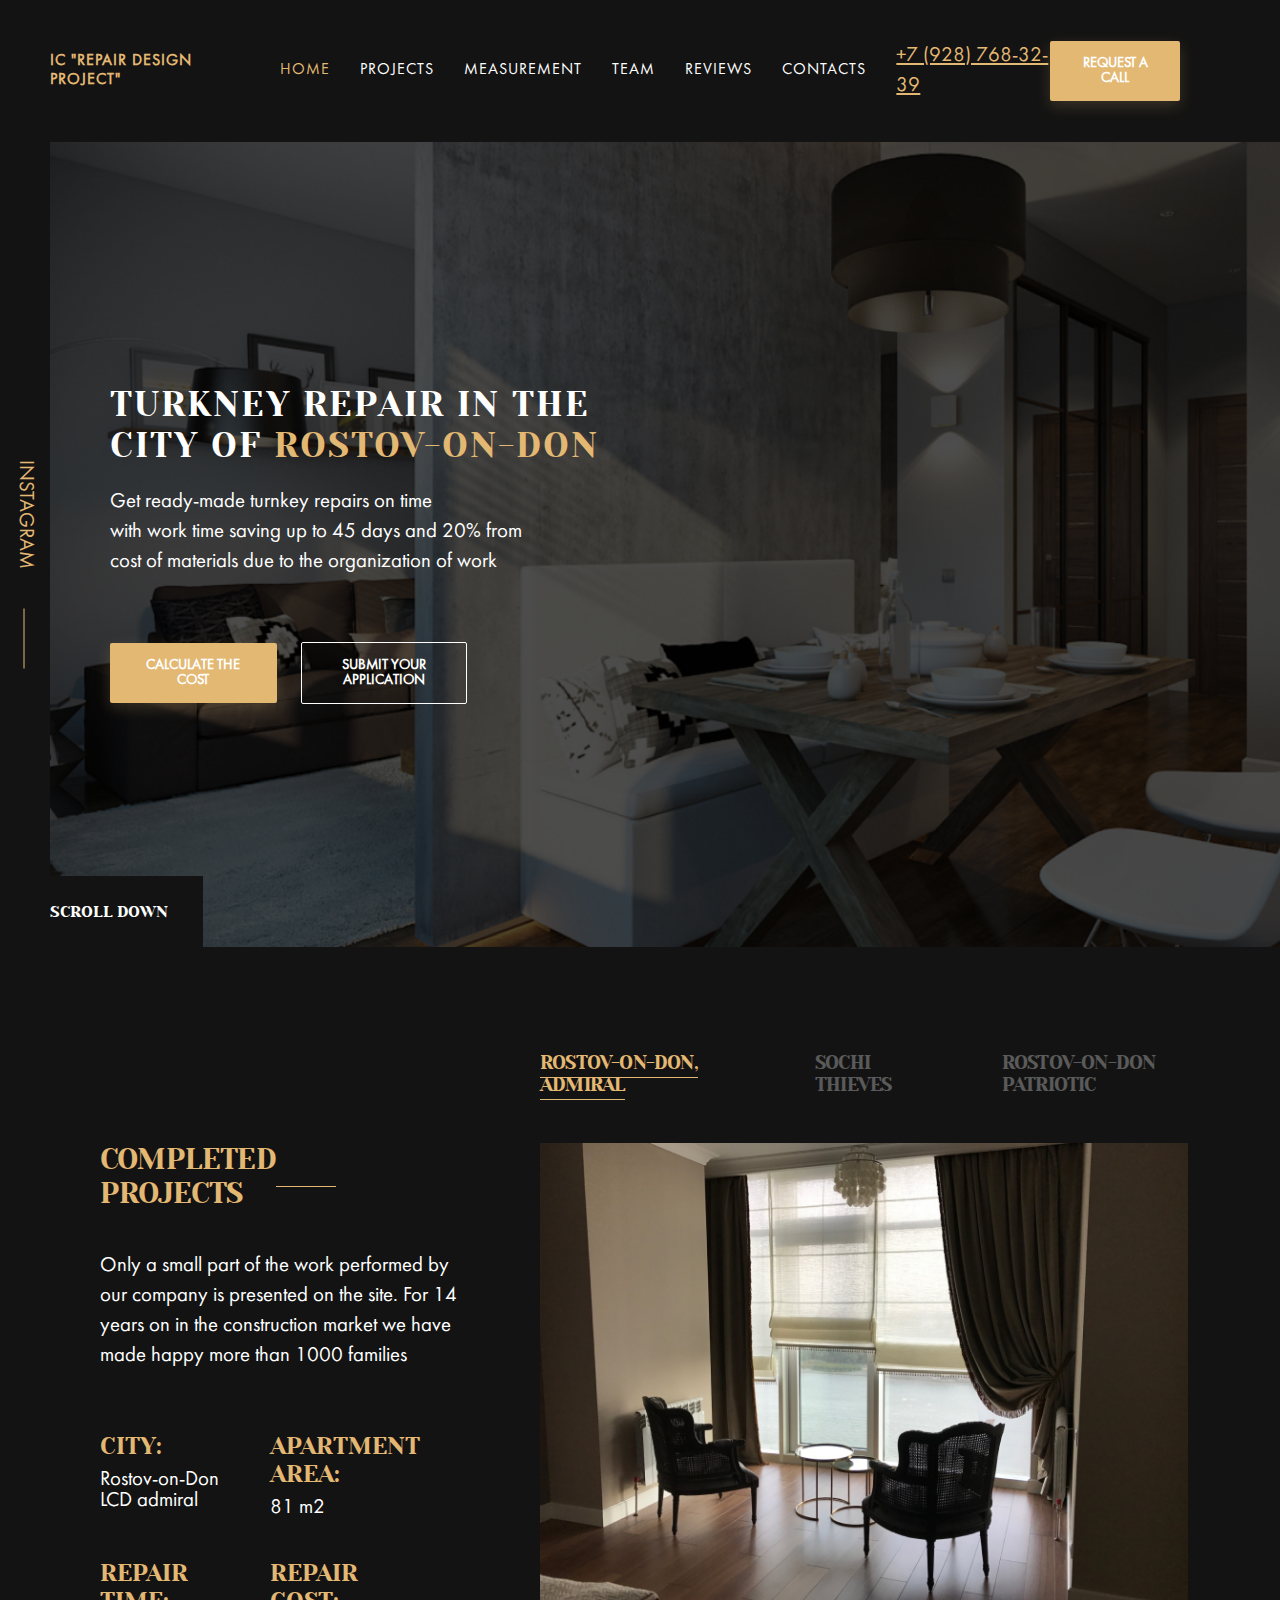
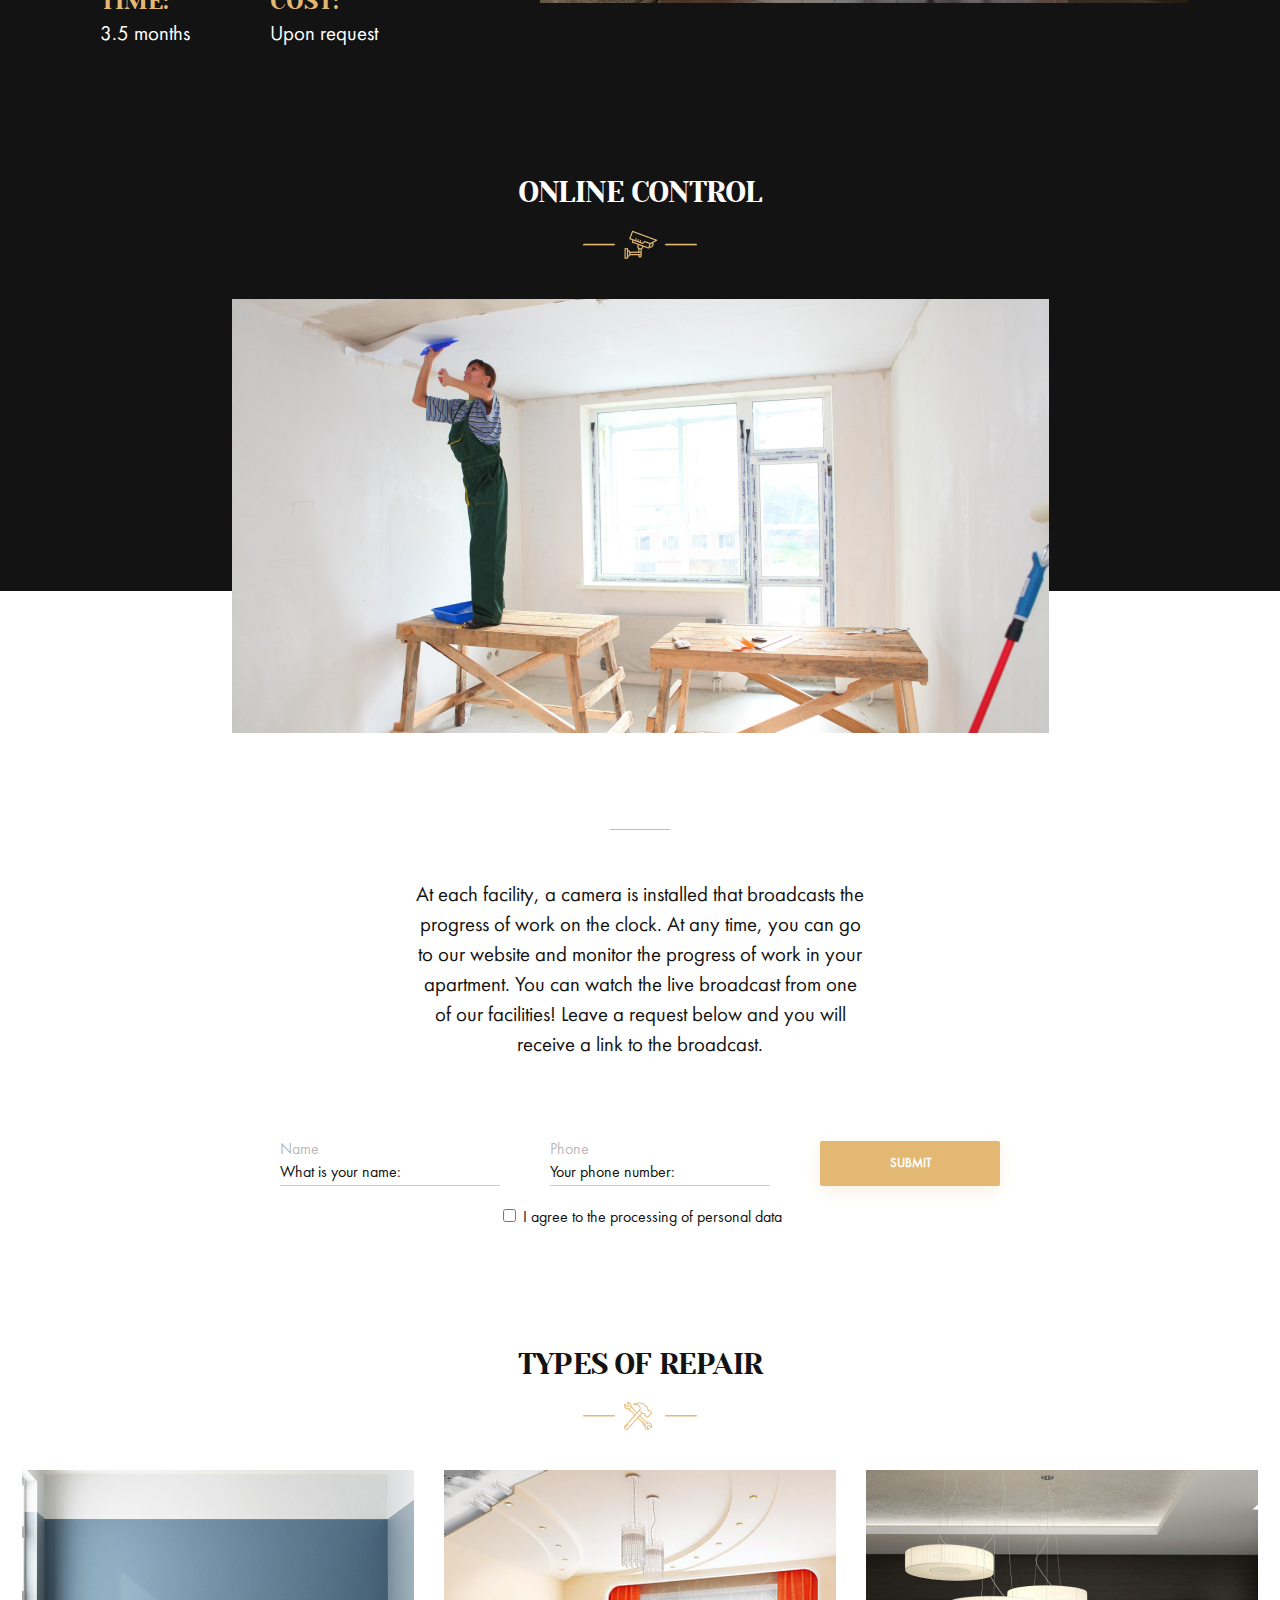
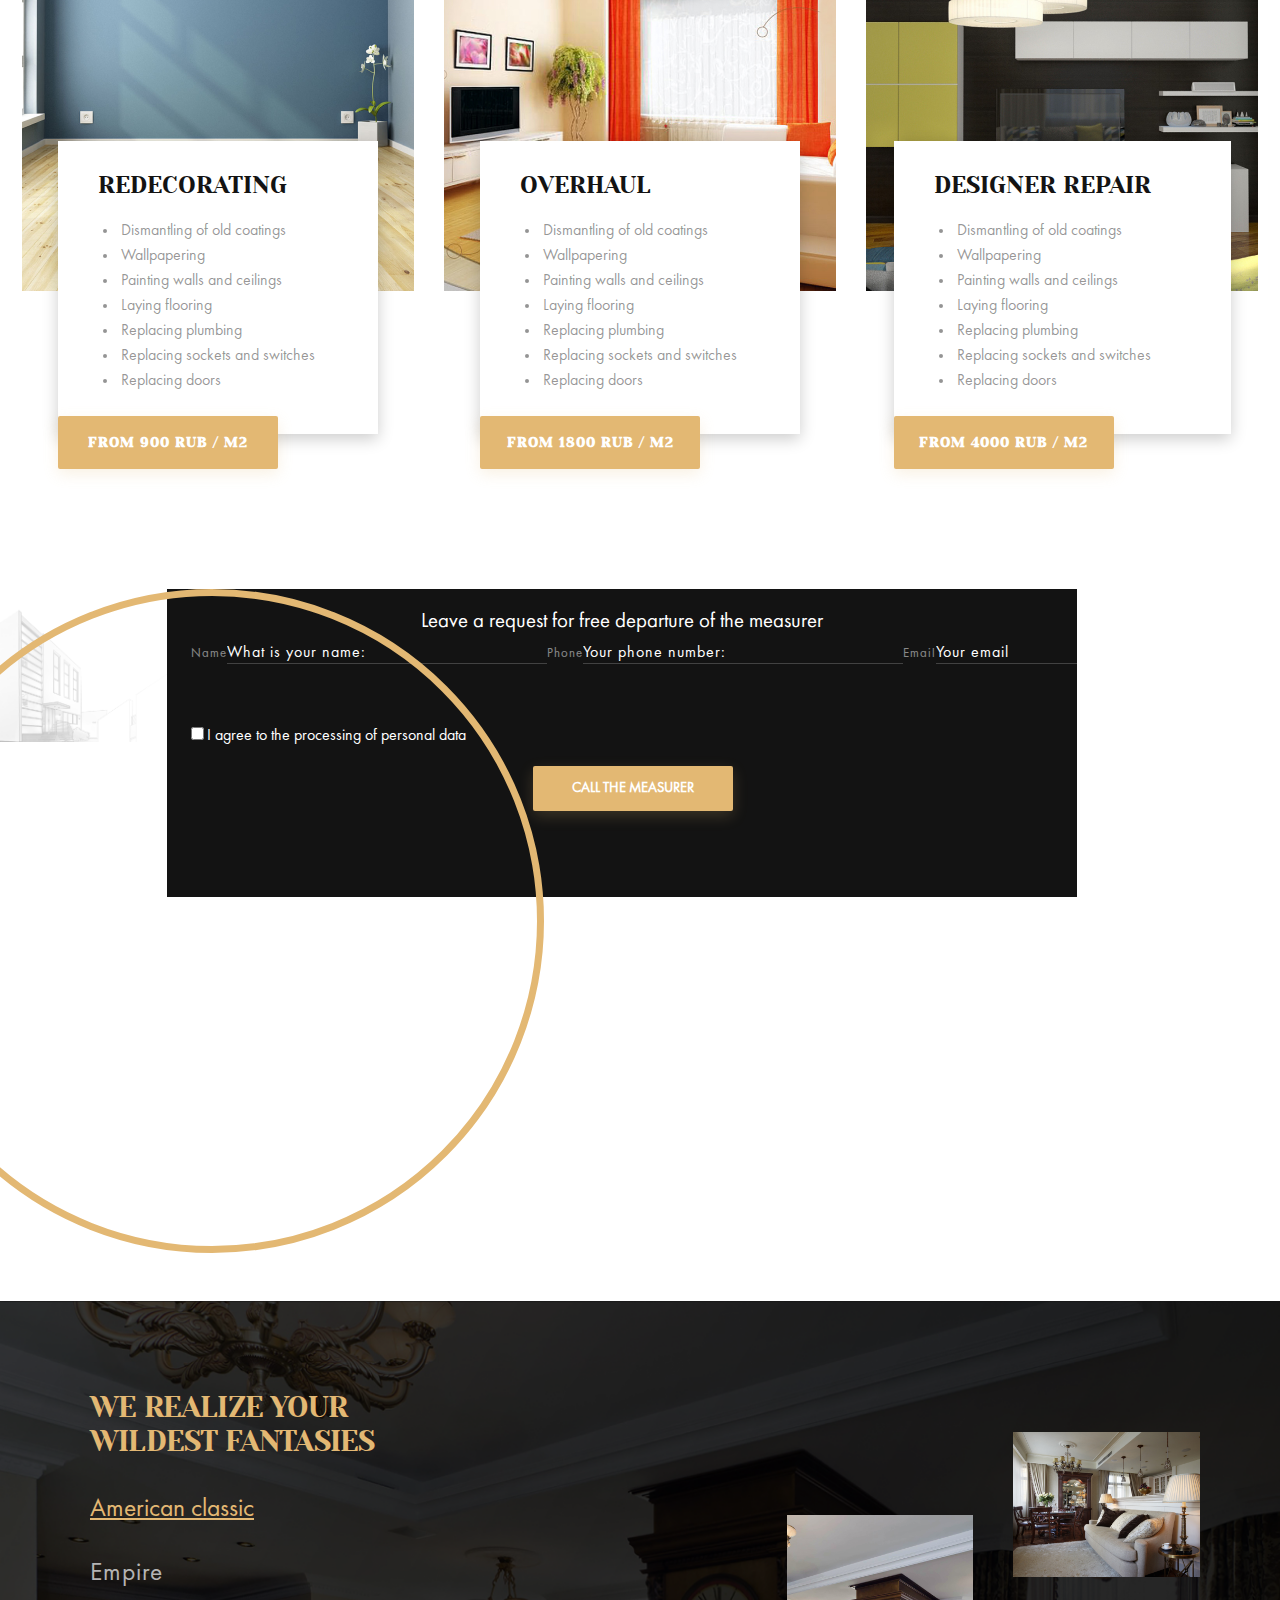
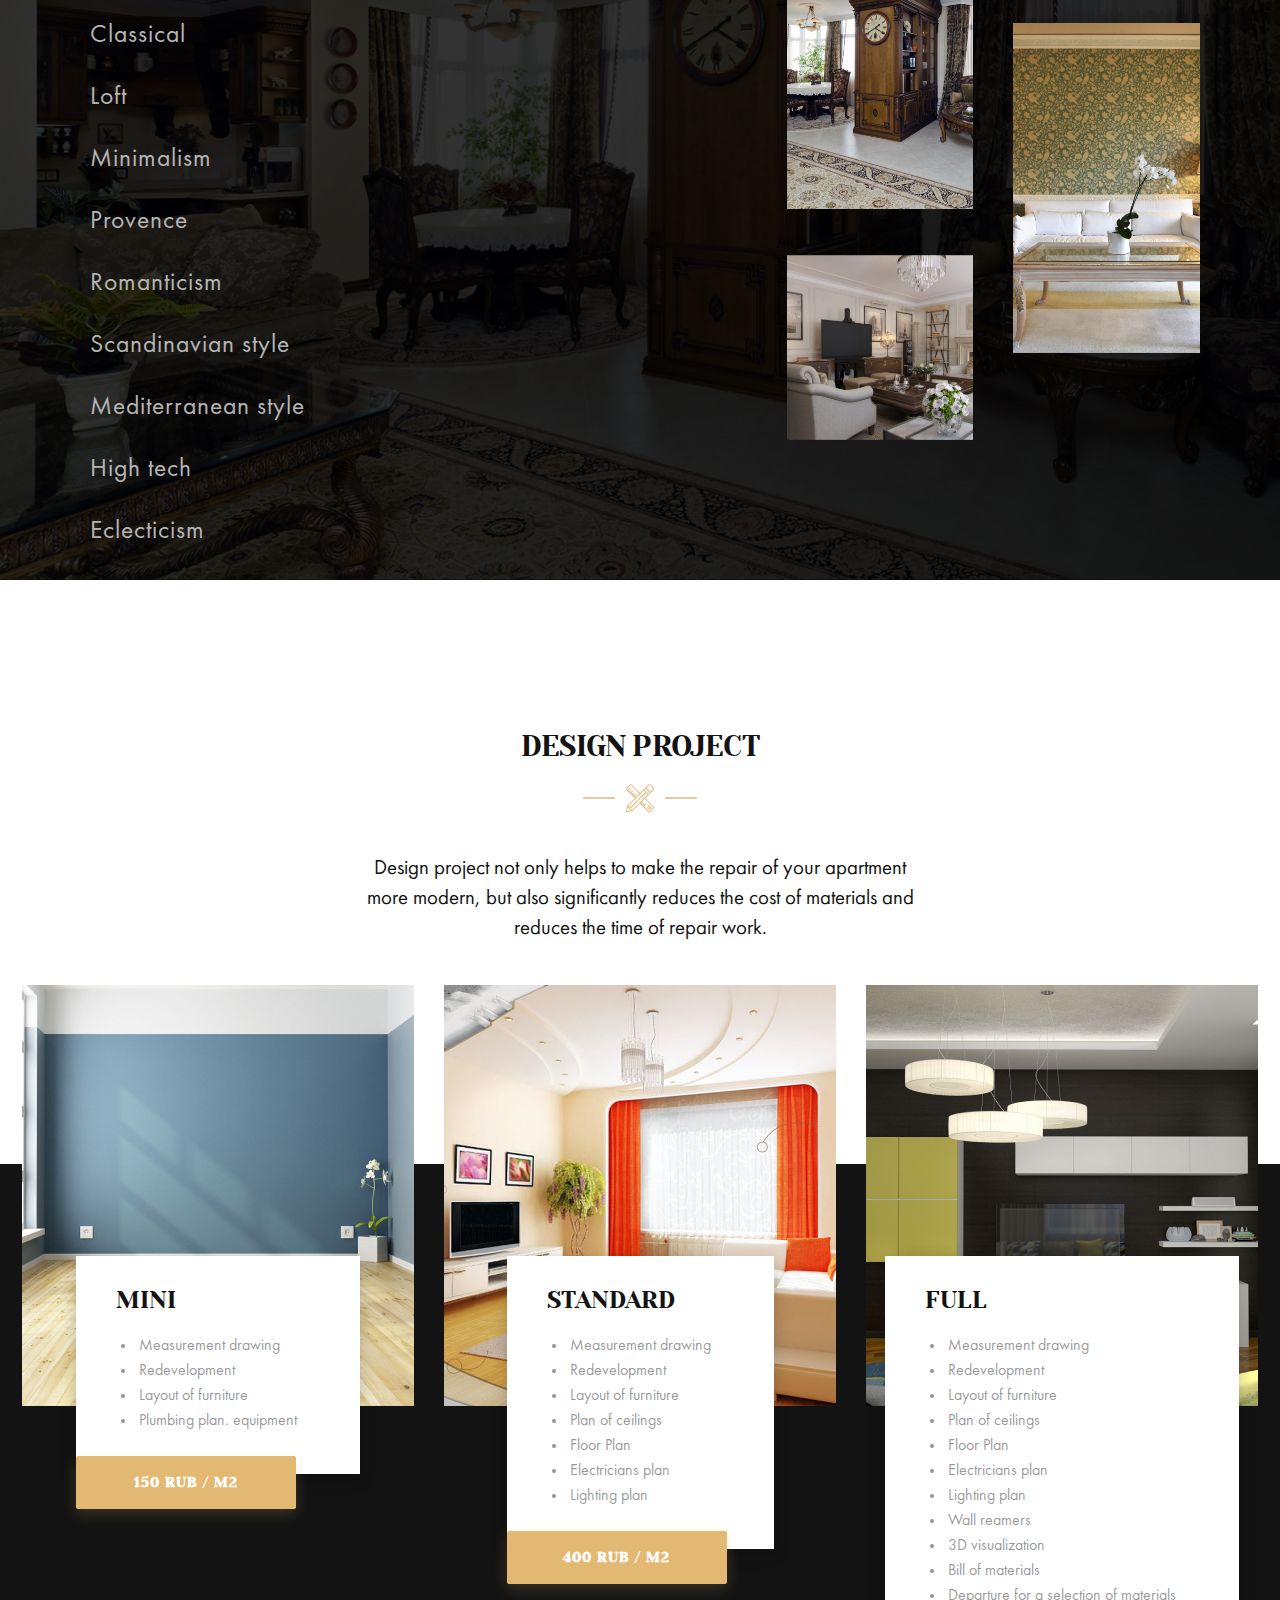
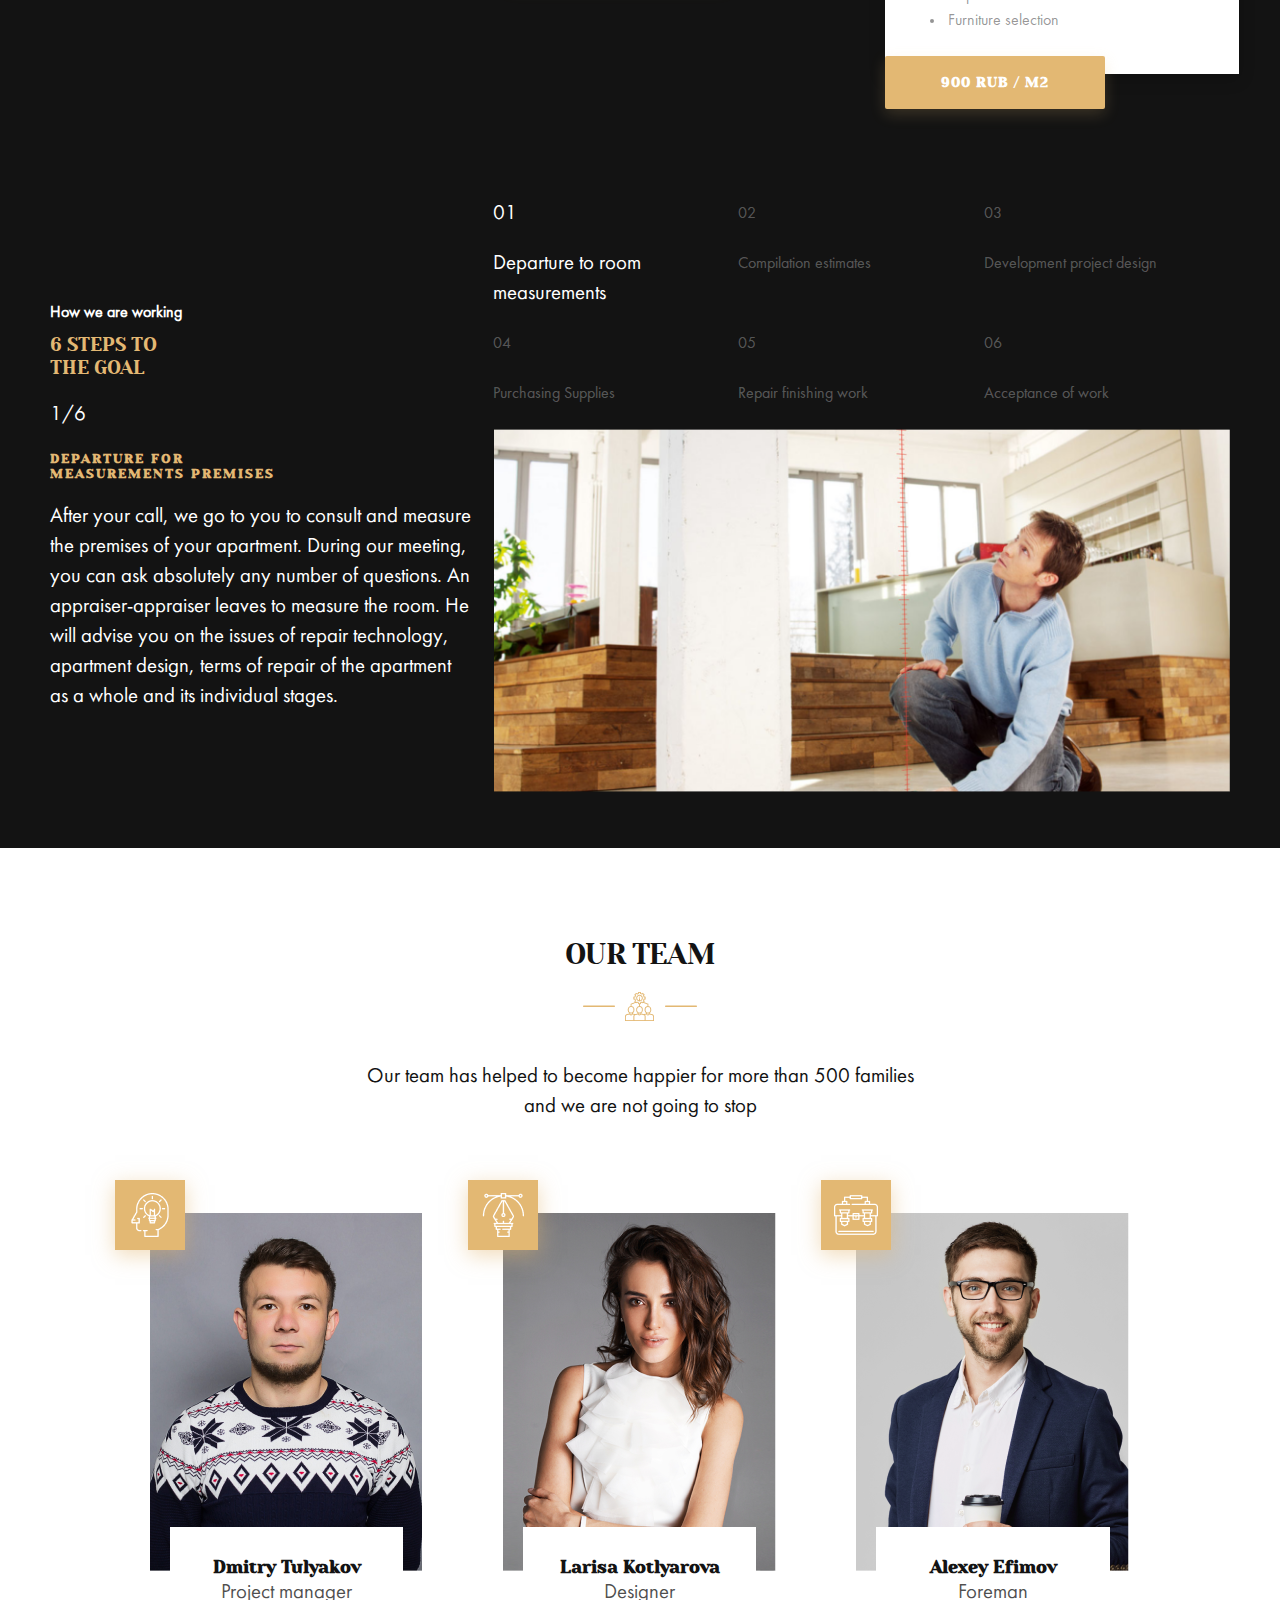
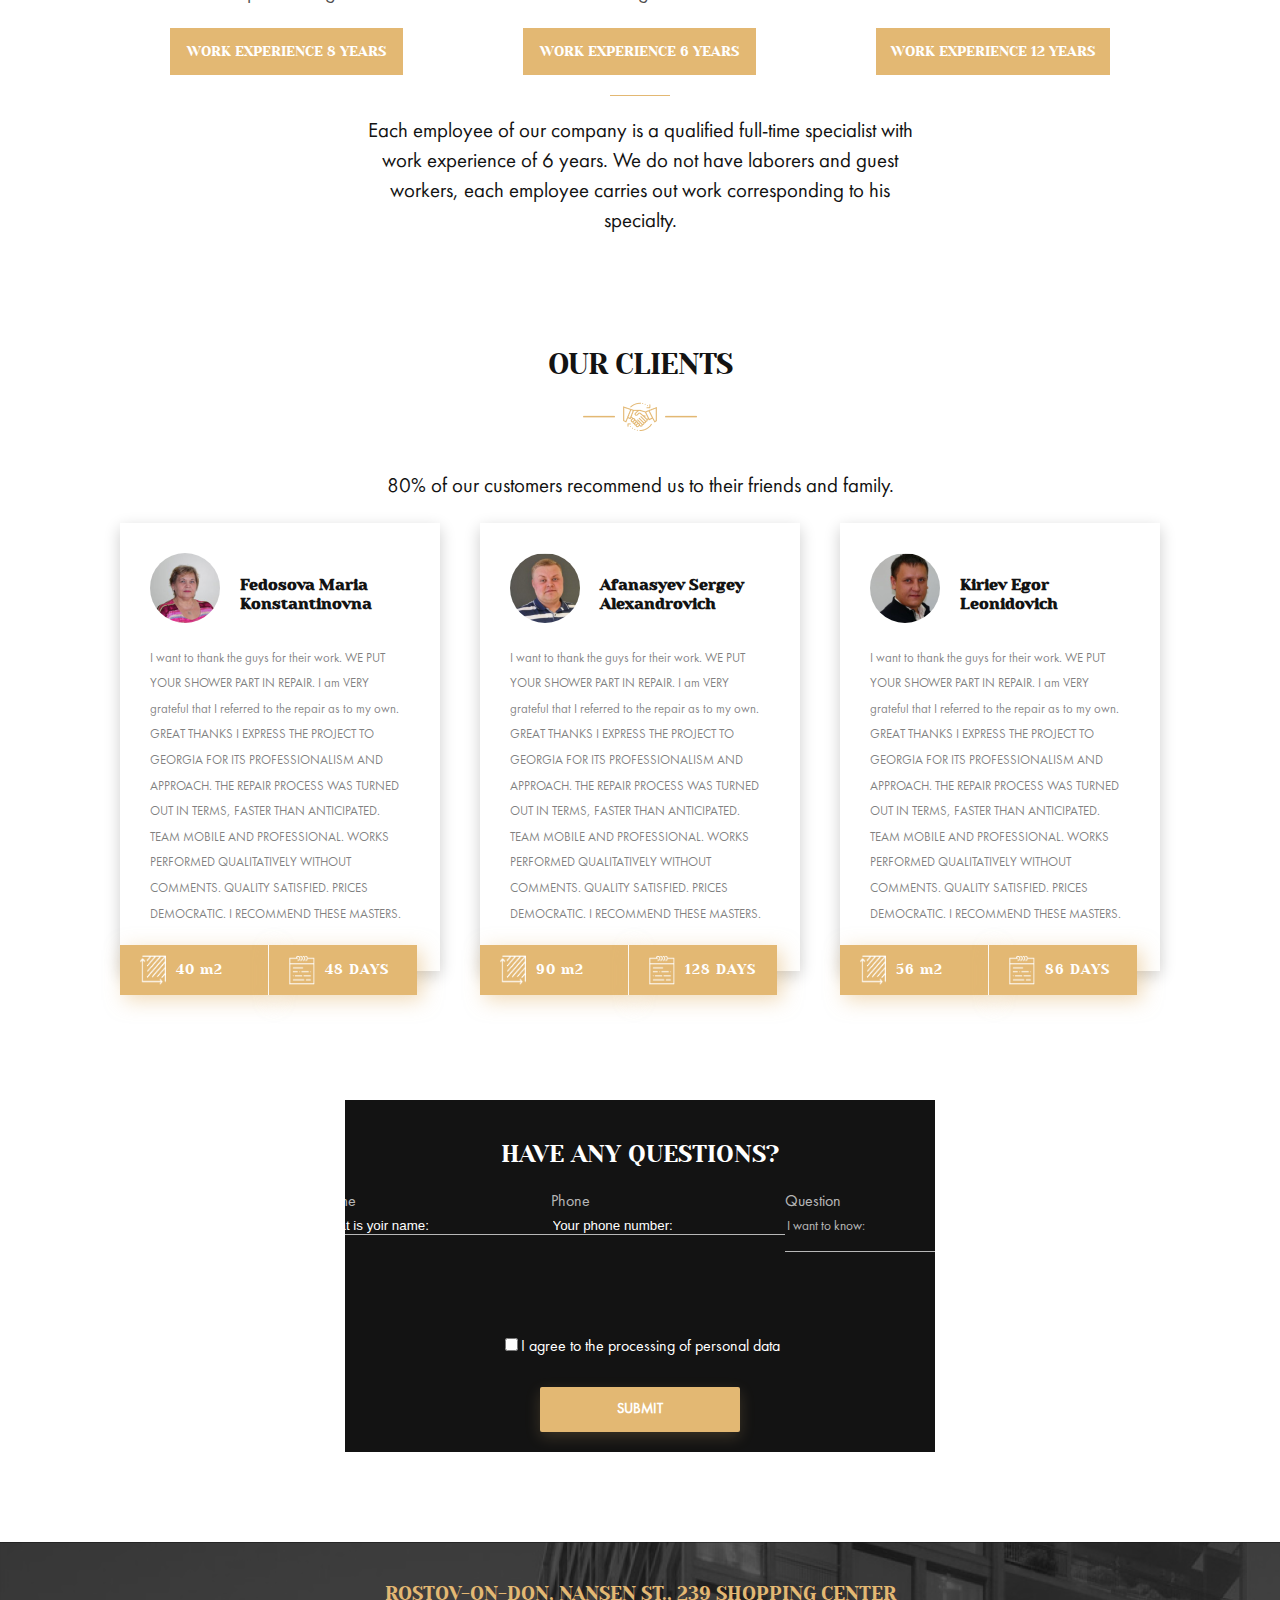
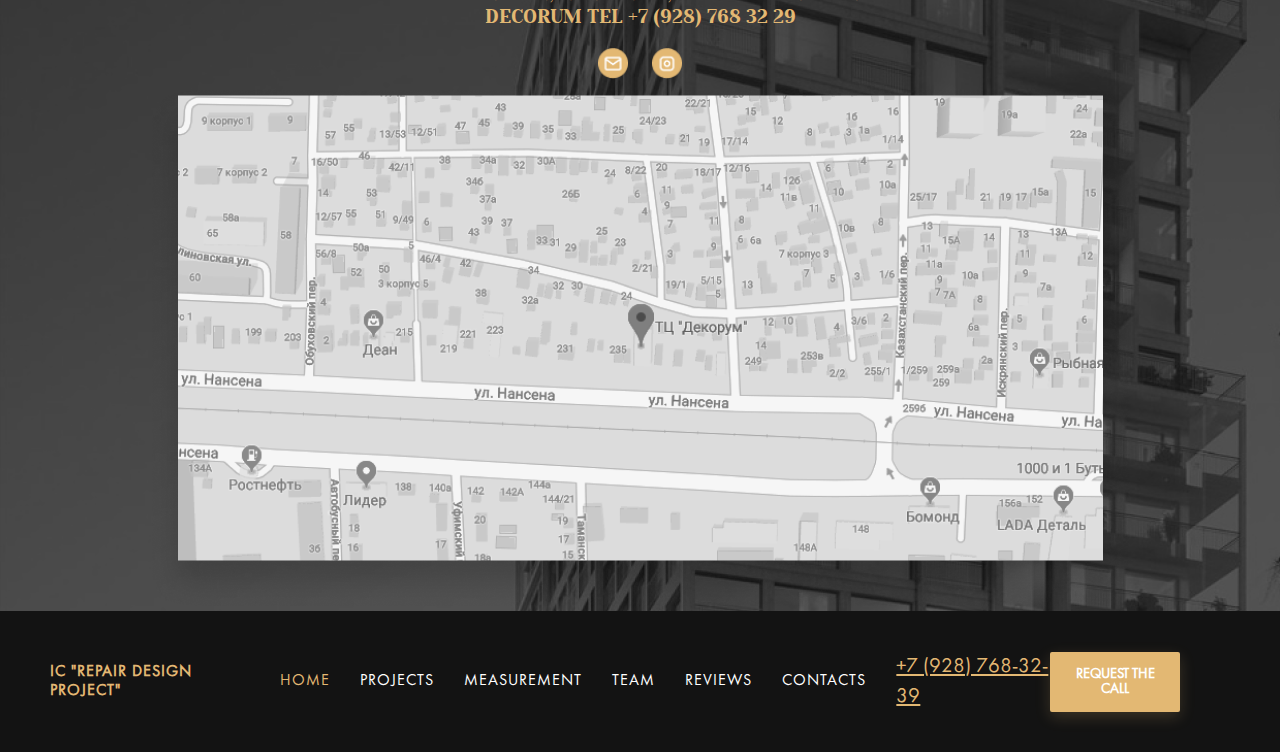
==== commit 1eab8962: "fix: first screen, details" ====
--- a/index.html
+++ b/index.html
@@ -1,12 +1,15 @@
 <!DOCTYPE html>
 <html lang="en">
+
 <head>
     <meta charset="UTF-8">
     <meta name="viewport" content="width=device-width, initial-scale=1.0">
     <meta http-equiv="X-UA-Compatible" content="ie=edge">
+    <link rel="stylesheet" href="https://use.fontawesome.com/releases/v5.7.2/css/all.css" integrity="sha384-fnmOCqbTlWIlj8LyTjo7mOUStjsKC4pOpQbqyi7RrhN7udi9RwhKkMHpvLbHG9Sr" crossorigin="anonymous">
     <link rel="stylesheet" type="text/css" href="./style.css">
     <title>Repair Design Project</title>
 </head>
+
 <body>
     <header>
         <h4>IC "Repair Design Project"</h4>
@@ -20,23 +23,28 @@
                 <li class="menu_page_switcher--item"><a class="menu_page_switcher--item--link" href="#">Contacts</a></li>
             </ul>
         </nav>
-        <a href="tel: +7 (928) 768-32-39"><p>+7 (928) 768-32-39</p></a>
-        <button class="btn">Request call</button>
+        <a href="tel: +7 (928) 768-32-39">
+            <p>+7 (928) 768-32-39</p>
+        </a>
+        <button class="btn">Request a call</button>
     </header>
     <section class="main_screen">
-        <div class="img_effect"></div>
-        <!-- <img src="./assets/images/image 4.3.png" alt="главное изображение"> -->
+        <!-- <div class="img_effect"></div> -->
         <article>
             <h1>Turkney repair in the <br>city of <span>rostov-on-don</span></h1>
             <p>Get ready-made turnkey repairs on time <br> with work time saving up to 45 days and 20% from <br> cost of materials due to the organization of work</p>
         </article>
-        <!-- <aside>
+        <aside>
             <p>Instagram</p>
-            <div></div>
-        </aside> -->
+            <div class="line"></div>
+        </aside>
         <div class="buttons">
             <button class="btn">Calculate the cost</button>
             <button class="btn_second">Submit your application</button>
+        </div>
+        <div class="scroll_down">
+            <p>Scroll down</p>
+            <i class="fas fa-chevron-circle-down"></i>
         </div>
     </section>
     <section class="second_screen">
@@ -53,14 +61,13 @@
                 <h2>Completed <br>projects</h2>
                 <div class="line"></div>
             </div>
-            <p>Only a small part of the work performed by our company is presented on the site. 
-                    For 14 years on in the construction market we have made happy more than 1000 families</p>
+            <p>Only a small part of the work performed by our company is presented on the site. For 14 years on in the construction market we have made happy more than 1000 families</p>
             <div class="article_completed_projects--menu">
                 <div>
                     <h3>City:</h3>
                     <p>Rostov-on-Don LCD admiral</p>
                 </div>
-                
+
                 <div>
                     <h3>apartment area:</h3>
                     <p>81 m2</p>
@@ -71,29 +78,33 @@
                     <p>3.5 months</p>
                 </div>
 
-                <div> 
+                <div>
                     <h3>Repair Cost:</h3>
                     <p>Upon request</p>
                 </div>
+            </div>
+            <div class="slider_btn">
+                <i class="fas fa-long-arrow-alt-left slider_btn-item"></i>
+                <i class="fas fa-circle slider_btn-item slider_btn-item active"></i>
+                <i class="fas fa-circle slider_btn-item"></i>
+                <i class="fas fa-circle slider_btn-item"></i>
+                <i class="fas fa-long-arrow-alt-right slider_btn-item"></i>
             </div>
         </article>
         <div class="slider">
             <img src="./assets/images/image 2.1.png" alt="фото интерьера1">
             <!-- <img src="./assets/images/image 2.png" alt="фото интерьера2"> -->
         </div>
-        </section>
-        <section class="section_online_control">
-            <!-- <div class="background_block"></div> -->
-            <h2>online control</h3>
+    </section>
+    <section class="section_online_control">
+        <div class="background_block"></div>
+        <h2>online control</h3>
             <img class="icon" src="./assets/images/icon_control.png" alt="камера наблюдения">
             <div class="video">
                 <img src="./assets/images/image 6.png" alt="заглушка видео">
             </div>
-            <!-- <div class="background"></div> -->
             <div class="line"></div>
-            <p>At each facility, a camera is installed that broadcasts the progress of work on the clock. <br>
-                At any time, you can go to our website and monitor the progress of work in your apartment. 
-                You can watch the live broadcast from one of our facilities! <br>
+            <p>At each facility, a camera is installed that broadcasts the progress of work on the clock. At any time, you can go to our website and monitor the progress of work in your apartment. You can watch the live broadcast from one of our facilities!
                 Leave a request below and you will receive a link to the broadcast.</p>
             <form action="#">
                 <div class="my_fieldset">
@@ -110,32 +121,32 @@
                     <label for="agreemnet">I agree to the processing of personal data</label>
                 </div>
             </form>
-        </section>
-        <section class="section_types_of_repair">
-            <h2>types of repair</h2>
-            <img class="icon" src="./assets/images/icon_repair.png" alt="ремонт">
-            <article class="section_types_of_repair--article">
-                <div class="section_types_of_repair--article-item">
-                    <img src="./assets/images/image.png" alt="интерьер 1">
-                    <div class="article_text">
-                        <article class="article_text--element">
-                            <h3>Redecorating</h3>
-                            <ul>
-                                <li>Dismantling of old coatings</li>
-                                <li>Wallpapering</li>
-                                <li>Painting walls and ceilings</li>
-                                <li>Laying flooring</li>
-                                <li>Replacing plumbing</li>
-                                <li>Replacing sockets and switches</li>
-                                <li>Replacing doors</li>
-                            </ul>
-                        </article>
-                        <button class="btn">from 900 rub / m2</button>
-                    </div>
-                </div>
-                <div class="section_types_of_repair--article-item">
-                    <img src="./assets/images/image 3.png" alt="интерьер 2">
-                    <div class="article_text">
+    </section>
+    <section class="section_types_of_repair">
+        <h2>types of repair</h2>
+        <img class="icon" src="./assets/images/icon_repair.png" alt="ремонт">
+        <article class="section_types_of_repair--article">
+            <div class="section_types_of_repair--article-item">
+                <img src="./assets/images/image.png" alt="интерьер 1">
+                <div class="article_text">
+                    <article class="article_text--element">
+                        <h3>Redecorating</h3>
+                        <ul>
+                            <li>Dismantling of old coatings</li>
+                            <li>Wallpapering</li>
+                            <li>Painting walls and ceilings</li>
+                            <li>Laying flooring</li>
+                            <li>Replacing plumbing</li>
+                            <li>Replacing sockets and switches</li>
+                            <li>Replacing doors</li>
+                        </ul>
+                    </article>
+                    <button class="btn">from 900 rub / m2</button>
+                </div>
+            </div>
+            <div class="section_types_of_repair--article-item">
+                <img src="./assets/images/image 3.png" alt="интерьер 2">
+                <div class="article_text">
                     <article class="article_text--element">
                         <h3>Overhaul</h3>
                         <ul>
@@ -150,10 +161,10 @@
                     </article>
                     <button class="btn">from 1800 rub / m2</button>
                 </div>
-                </div>
-                <div class="section_types_of_repair--article-item">
-                    <img src="./assets/images/image 3 (1).png" alt="интерьер 3">
-                    <div class="article_text">
+            </div>
+            <div class="section_types_of_repair--article-item">
+                <img src="./assets/images/image 3 (1).png" alt="интерьер 3">
+                <div class="article_text">
                     <article class="article_text--element">
                         <h3>Designer Repair</h3>
                         <ul>
@@ -168,90 +179,91 @@
                     </article>
                     <button class="btn">from 4000 rub / m2</button>
                 </div>
-                </div>
-            </article>
-        </section>
-        <section class="section_usp">
-            <article class="wrapper_circle">
-                <div class="circle"></div>
-                <div class="numbers">
-                    <div class="circle_number num1">
-                        <p class="num">01</p>
-                        <p class="num_text">Our speciadivst will arrive for measurements per day contact, 
-                        or appoint a date convenient for you</p>
-                    </div>
-                    <div class="circle_number num2">
-                        <p class="num">02</p>
-                        <p class="num_text">Free metering</p>
-                    </div>
-                    <div class="circle_number num3">
-                        <p class="num">03</p>
-                        <p class="num_text">Free consultation</p>
-                    </div>
-                    <div class="circle_number num4">
-                        <p class="num">04</p>
-                        <p class="num_text">Get a cost estimate and the timing of your future repairs</p>
-                    </div>
-                </div>
-            </article>
-            <form action="#" class="my_form">
-                <p>Leave a request for free departure of the measurer</p>
-                <fieldset>
-                    <label for="name">Name</label>
-                    <input type="text" id="name" placeholder="What is your name:">
-
-                    <label for="phone">Phone</label>
-                    <input type="text" id="phone" placeholder="Your phone number:">
-
-                    <label for="email">Email</label>
-                    <input type="text" id="email" placeholder="Your email">
-                </fieldset>
-                <div class="agreement">
-                    <input type="checkbox" id="agreement"><label for="agreemnet">I agree to the processing of personal data</label>
-                </div>
-                <button class="btn">Call the measurer</button>
-            </form>
-            <div class="my_text">
-                <img src="./assets/images/icon_coinsaver.png" alt="копилка">
-                <p>Help save 10 - 20% of the cost of materials</p>
-            </div>
-        </section>
-        <section class="section_types_interior">
-            <article class="section_types_interior--article">
-                <h2>We realize your <br>wildest fantasies</h2>
-                <ul class="section_types_interior--article-menu">
-                    <li><a href="#" type="active" class="section_types_interior--article-menu-link-selected">American classic</a></li>
-                    <li><a href="#" class="section_types_interior--article-menu-link">Empire</a></li>
-                    <li><a href="#" class="section_types_interior--article-menu-link">Classical</a></li>
-                    <li><a href="#" class="section_types_interior--article-menu-link">Loft</a></li>
-                    <li><a href="#" class="section_types_interior--article-menu-link">Minimalism</a></li>
-                    <li><a href="#" class="section_types_interior--article-menu-link">Provence</a></li>
-                    <li><a href="#" class="section_types_interior--article-menu-link">Romanticism</a></li>
-                    <li><a href="#" class="section_types_interior--article-menu-link">Scandinavian style</a></li>
-                    <li><a href="#" class="section_types_interior--article-menu-link">Mediterranean style</a></li>
-                    <li><a href="#" class="section_types_interior--article-menu-link">High tech</a></li>
-                    <li><a href="#" class="section_types_interior--article-menu-link">Eclecticism</a></li>
-                </ul>
-            </article>
-            <div class="section_types_interior--img_elements">
-                <div class="item1"> 
-                    <img src="./assets/images/image 5 (1).png" alt="интерьер 1">
-                    <img src="./assets/images/image 5 (3).png" alt="интерьер 2">
-                </div>
-                <div class="item2">
-                    <img src="./assets/images/image 5.png" alt="интерьер 3">
-                    <img src="./assets/images/image 5 (2).png" alt="интерьер 4">
-               </div>
-            </div>
-        </section>
-        <section class="section_design_projects">
-            <h2>design project</h2>
-            <img src="./assets/images/icon_projects.png" alt="проекты">
-            <p>Design project not only helps to make the repair of your apartment more modern, but also significantly reduces the cost of materials and reduces the time of repair work.</p>
-            <article class="section_design_projects--article">
-                <div class="section_design_projects--article-item">
-                    <img src="./assets/images/image.png" alt="интерьер 1">
-                    <div class="article_text">
+            </div>
+        </article>
+    </section>
+    <section class="section_usp">
+        <article class="wrapper_circle">
+            <div class="circle_container">
+                <div class="circle_container-item"></div>
+            </div>
+            <div class="numbers">
+                <div class="circle_number num1">
+                    <p class="num">01</p>
+                    <p class="num_text">Our speciadivst will arrive for measurements per day contact, or appoint a date convenient for you</p>
+                </div>
+                <div class="circle_number num2">
+                    <p class="num">02</p>
+                    <p class="num_text">Free metering</p>
+                </div>
+                <div class="circle_number num3">
+                    <p class="num">03</p>
+                    <p class="num_text">Free consultation</p>
+                </div>
+                <div class="circle_number num4">
+                    <p class="num">04</p>
+                    <p class="num_text">Get a cost estimate and the timing of your future repairs</p>
+                </div>
+            </div>
+        </article>
+        <form action="#" class="my_form">
+            <p>Leave a request for free departure of the measurer</p>
+            <fieldset>
+                <label for="name">Name</label>
+                <input type="text" id="name" placeholder="What is your name:">
+
+                <label for="phone">Phone</label>
+                <input type="text" id="phone" placeholder="Your phone number:">
+
+                <label for="email">Email</label>
+                <input type="text" id="email" placeholder="Your email">
+            </fieldset>
+            <div class="agreement">
+                <input type="checkbox" id="agreement"><label for="agreemnet">I agree to the processing of personal data</label>
+            </div>
+            <button class="btn">Call the measurer</button>
+        </form>
+        <div class="my_text">
+            <img src="./assets/images/icon_coinsaver.png" alt="копилка">
+            <p>Help save 10 - 20% of the cost of materials</p>
+        </div>
+    </section>
+    <section class="section_types_interior">
+        <article class="section_types_interior--article">
+            <h2>We realize your <br>wildest fantasies</h2>
+            <ul class="section_types_interior--article-menu">
+                <li><a href="#" type="active" class="section_types_interior--article-menu-link-selected">American classic</a></li>
+                <li><a href="#" class="section_types_interior--article-menu-link">Empire</a></li>
+                <li><a href="#" class="section_types_interior--article-menu-link">Classical</a></li>
+                <li><a href="#" class="section_types_interior--article-menu-link">Loft</a></li>
+                <li><a href="#" class="section_types_interior--article-menu-link">Minimalism</a></li>
+                <li><a href="#" class="section_types_interior--article-menu-link">Provence</a></li>
+                <li><a href="#" class="section_types_interior--article-menu-link">Romanticism</a></li>
+                <li><a href="#" class="section_types_interior--article-menu-link">Scandinavian style</a></li>
+                <li><a href="#" class="section_types_interior--article-menu-link">Mediterranean style</a></li>
+                <li><a href="#" class="section_types_interior--article-menu-link">High tech</a></li>
+                <li><a href="#" class="section_types_interior--article-menu-link">Eclecticism</a></li>
+            </ul>
+        </article>
+        <div class="section_types_interior--img_elements">
+            <div class="item1">
+                <img src="./assets/images/image 5 (1).png" alt="интерьер 1">
+                <img src="./assets/images/image 5 (3).png" alt="интерьер 2">
+            </div>
+            <div class="item2">
+                <img src="./assets/images/image 5.png" alt="интерьер 3">
+                <img src="./assets/images/image 5 (2).png" alt="интерьер 4">
+            </div>
+        </div>
+    </section>
+    <section class="section_design_projects">
+        <h2>design project</h2>
+        <img src="./assets/images/icon_projects.png" alt="проекты">
+        <p>Design project not only helps to make the repair of your apartment more modern, but also significantly reduces the cost of materials and reduces the time of repair work.</p>
+        <article class="section_design_projects--article">
+            <div class="section_design_projects--article-item">
+                <img src="./assets/images/image.png" alt="интерьер 1">
+                <div class="article_text">
                     <article class="article_text--element">
                         <h3>Mini</h3>
                         <ul>
@@ -263,10 +275,10 @@
                     </article>
                     <button class="btn">150 rub / m2</button>
                 </div>
-                </div>
-                <div class="section_design_projects--article-item"> 
-                    <img src="./assets/images/image 3.png" alt="интерьер 2">
-                    <div class="article_text">
+            </div>
+            <div class="section_design_projects--article-item">
+                <img src="./assets/images/image 3.png" alt="интерьер 2">
+                <div class="article_text">
                     <article class="article_text--element">
                         <h3>Standard</h3>
                         <ul>
@@ -281,10 +293,10 @@
                     </article>
                     <button class="btn">400 rub / m2</button>
                 </div>
-                </div>
-                <div class="section_design_projects--article-item">
-                    <img src="./assets/images/image 3 (1).png" alt="интерьер 3">
-                    <div class="article_text">
+            </div>
+            <div class="section_design_projects--article-item">
+                <img src="./assets/images/image 3 (1).png" alt="интерьер 3">
+                <div class="article_text">
                     <article class="article_text--element">
                         <h3>Full</h3>
                         <ul>
@@ -304,125 +316,118 @@
                     </article>
                     <button class="btn">900 rub / m2</button>
                 </div>
-                </div>
+            </div>
+        </article>
+        <div class="background_block"></div>
+    </section>
+    <section class="section_steps_working">
+        <article class="section_steps_working--article">
+            <h5 class="h5_pred">How we are working</h5>
+            <h3>6 steps to <br>the goal</h3>
+            <article>
+                <p>1/6</p>
+                <h4>Departure for <br>measurements premises</h4>
+                <p class="p_steps">After your call, we go to you to consult and measure the premises of your apartment. During our meeting, you can ask absolutely any number of questions. An appraiser-appraiser leaves to measure the room. He will advise you on the issues
+                    of repair technology, apartment design, terms of repair of the apartment as a whole and its individual stages.</p>
             </article>
-        </section>  
-        <section class="section_steps_working">
-            <article class="section_steps_working--article">
-                <h5 class="h5_pred">How we are working</h5>
-                <h3>6 steps to <br>the goal</h3>
-                <article>
-                    <h5>1/6</h5>
-                    <h4>Departure for <br>measurements premises</h4>
-                    <p class="p_steps">After your call, we go to you to consult and measure the premises of your apartment. 
-                            During our meeting, you can ask absolutely any number of questions. 
-                            An appraiser-appraiser leaves to measure the room. 
-                            He will advise you on the issues of repair technology, apartment design, terms of repair of the apartment as a whole and its individual stages.</p>
+        </article>
+        <article class="section_steps_working--article">
+            <div class="section_steps_working--article--steps">
+                <div class="section_steps_working--article--steps-item-selected">
+                    <p class="number_step">01</p>
+                    <p>Departure to room measurements</p>
+                </div>
+                <div class="section_steps_working--article--steps-item">
+                    <p class="number_step">02</p>
+                    <p>Compilation estimates</p>
+                </div>
+                <div class="section_steps_working--article--steps-item">
+                    <p class="number_step">03</p>
+                    <p>Development project design</p>
+                </div>
+                <div class="section_steps_working--article--steps-item">
+                    <p class="number_step">04</p>
+                    <p>Purchasing Supplies</p>
+                </div>
+                <div class="section_steps_working--article--steps-item">
+                    <p class="number_step">05</p>
+                    <p>Repair finishing work</p>
+                </div>
+                <div class="section_steps_working--article--steps-item">
+                    <p class="number_step">06</p>
+                    <p>Acceptance of work</p>
+                </div>
+            </div>
+            <img src="./assets/images/Mask Group.png" alt="этапы работы">
+        </article>
+    </section>
+    <section class="section_our_team">
+        <h2>our team</h2>
+        <img src="./assets/images/icon_team.png" alt="команда" class="team_img_icon">
+        <p class="team_p">Our team has helped to become happier for more than 500 families and we are not going to stop</p>
+        <div class="section_our_team--article">
+            <div class="section_our_team--article-item">
+                <img src="./assets/images/icon_idea.png" alt="иконка идея" class="icon">
+                <div class="article_text_team">
+                    <img src="./assets/images/person1.png" alt="менеджер">
+                    <article class="article_text_team--element">
+                        <h4>Dmitry Tulyakov</h4>
+                        <p>Project manager</p>
+                        <div class="my_label">Work experience 8 years</div>
+                    </article>
+                </div>
+
+            </div>
+            <div class="section_our_team--article-item">
+                <img src="./assets/images/icon_pero.png" alt="иконка перо" class="icon">
+                <div class="article_text_team">
+                    <img src="./assets/images/person2.png" alt="дизайнер">
+                    <article class="article_text_team--element">
+                        <h4>Larisa Kotlyarova</h4>
+                        <p>Designer</p>
+                        <div class="my_label">Work experience 6 years</div>
+                    </article>
+                </div>
+            </div>
+            <div class="section_our_team--article-item">
+                <img src="./assets/images/icon_portfolio.png" alt="иконка портфель" class="icon">
+                <div class="article_text_team">
+                    <img src="./assets/images/person3.png" alt="мастер">
+                    <article class="article_text_team--element">
+                        <h4>Alexey Efimov</h4>
+                        <p>Foreman</p>
+                        <div class="my_label">Work experience 12 years</div>
+                    </article>
+                </div>
+            </div>
+        </div>
+        <div class="line"></div>
+        <p class="text_after_section">Each employee of our company is a qualified full-time specialist with work experience of 6 years. We do not have laborers and guest workers, each employee carries out work corresponding to his specialty.</p>
+    </section>
+    <section class="section_our_clients">
+
+        <h2 class="header_clients">our clients</h2>
+        <img class="img_icon_cliets" src="./assets/images/icon_clients.png" alt="клиенты">
+        <p class="p_clients">80% of our customers recommend us to their friends and family.</p>
+        <div class="section_our_clients--element">
+            <div class="article_text">
+                <article class="article_text--element">
+                    <div class="clients_name">
+                        <div class="circle_client">
+                            <img src="./assets/images/review1.png" alt="клиент 1">
+                        </div>
+                        <h4>Fedosova Maria <br>Konstantinovna</h4>
+                    </div>
+                    <p>I want to thank the guys for their work. WE PUT YOUR SHOWER PART IN REPAIR. I am VERY grateful that I referred to the repair as to my own. GREAT THANKS I EXPRESS THE PROJECT TO GEORGIA FOR ITS PROFESSIONALISM AND APPROACH. THE REPAIR
+                        PROCESS WAS TURNED OUT IN TERMS, FASTER THAN ANTICIPATED. TEAM MOBILE AND PROFESSIONAL. WORKS PERFORMED QUALITATIVELY WITHOUT COMMENTS. QUALITY SATISFIED. PRICES DEMOCRATIC. I RECOMMEND THESE MASTERS.</p>
+
                 </article>
-            </article>
-            <article class="section_steps_working--article">           
-                <div class="section_steps_working--article--steps">
-                    <div class="section_steps_working--article--steps-item-selected">
-                        <h6>01</h6>
-                        <p>Departure to room measurements</p>
-                    </div>
-                    <div class="section_steps_working--article--steps-item">
-                        <h6>02</h6>
-                        <p>Compilation estimates</p>
-                    </div>
-                    <div class="section_steps_working--article--steps-item">
-                        <h6>03</h6>
-                        <p>Development project design</p>
-                    </div>
-                    <div class="section_steps_working--article--steps-item">
-                        <h6>04</h6>
-                        <p>Purchasing Supplies</p>
-                    </div>
-                    <div class="section_steps_working--article--steps-item">
-                        <h6>05</h6>
-                        <p>Repair finishing work</p>
-                    </div>
-                    <div class="section_steps_working--article--steps-item">
-                        <h6>06</h6>
-                        <p>Acceptance of work</p>
-                    </div>
-                </div>
-                <img src="./assets/images/Mask Group.png" alt="этапы работы">
-            </article>
-        </section>  
-        <section class="section_our_team">
-            <h2>our team</h2>
-            <img src="./assets/images/icon_team.png" alt="команда" class="team_img_icon">
-            <p class="team_p">Our team has helped to become happier for more than 500 families and we are not going to stop</p>
-            <div class="section_our_team--article">
-                <div class="section_our_team--article-item">
-                    <img src="./assets/images/icon_idea.png" alt="иконка идея" class="icon">
-                    <div class="article_text_team">
-                        <img src="./assets/images/person1.png" alt="менеджер">
-                        <article class="article_text_team--element">
-                            <h4>Dmitry Tulyakov</h4>
-                            <p>Project manager</p>
-                            <div class="my_label">Work experience 8 years</div>
-                        </article>
-                    </div>
-                    
-                </div>
-                <div class="section_our_team--article-item">
-                    <img src="./assets/images/icon_pero.png" alt="иконка перо" class="icon">
-                    <div class="article_text_team">
-                        <img src="./assets/images/person2.png" alt="дизайнер">
-                        <article class="article_text_team--element">
-                            <h4>Larisa Kotlyarova</h4>
-                            <p>Designer</p>
-                            <div class="my_label">Work experience 6 years</div>
-                        </article>
-                    </div>
-                </div>
-                <div class="section_our_team--article-item">
-                    <img src="./assets/images/icon_portfolio.png" alt="иконка портфель" class="icon">
-                    <div class="article_text_team">
-                        <img src="./assets/images/person3.png" alt="мастер">
-                        <article class="article_text_team--element">
-                            <h4>Alexey Efimov</h4>
-                            <p>Foreman</p>
-                            <div class="my_label">Work experience 12 years</div>
-                        </article>
-                    </div>
-                </div>
-            </div>
-            <div class="line"></div>
-            <p class="text_after_section">Each employee of our company is a qualified full-time specialist with work experience of 6 years. 
-                We do not have laborers and guest workers, 
-                each employee carries out work corresponding to his specialty.</p>
-        </section>
-        <section class="section_our_clients">
-           
-            <h2 class="header_clients">our clients</h2>
-            <img class="img_icon_cliets" src="./assets/images/icon_clients.png" alt="клиенты">
-            <p class="p_clients">80% of our customers recommend us to their friends and family.</p>
-            <div class="section_our_clients--element">
-                <div class="article_text">
-                    <article class="article_text--element">
-                        <div class="clients_name">
-                            <div class="circle_client">
-                                <img src="./assets/images/review1.png" alt="клиент 1">
-                            </div>
-                            <h4>Fedosova Maria <br>Konstantinovna</h4>
-                        </div>
-                        <p>I want to thank the guys for their work. WE PUT YOUR SHOWER PART IN REPAIR. 
-                            I am VERY grateful that I referred to the repair as to my own. 
-                            GREAT THANKS I EXPRESS THE PROJECT TO GEORGIA FOR ITS PROFESSIONALISM AND APPROACH. 
-                            THE REPAIR PROCESS WAS TURNED OUT IN TERMS, FASTER THAN ANTICIPATED. 
-                            TEAM MOBILE AND PROFESSIONAL. WORKS PERFORMED QUALITATIVELY WITHOUT COMMENTS. 
-                            QUALITY SATISFIED. PRICES DEMOCRATIC. I RECOMMEND THESE MASTERS.</p>
-                        
-                    </article>
-                    <div class="my_label">
-                            <p><img src="./assets/images/icon_square.png" alt="иконка площадь">40 m2</p>
-                            <p><img src="./assets/images/icon_deadline.png" alt="иконка сроки">48 DAYS</p>
-                        </div>
-                </div>
-                <div class="article_text">
+                <div class="my_label">
+                    <p><img src="./assets/images/icon_square.png" alt="иконка площадь">40 m2</p>
+                    <p><img src="./assets/images/icon_deadline.png" alt="иконка сроки">48 DAYS</p>
+                </div>
+            </div>
+            <div class="article_text">
                 <article class="article_text--element">
                     <div class="clients_name">
                         <div class="circle_client">
@@ -430,17 +435,13 @@
                         </div>
                         <h4>Afanasyev Sergey <br>Alexandrovich</h4>
                     </div>
-                    <p>I want to thank the guys for their work. WE PUT YOUR SHOWER PART IN REPAIR. 
-                        I am VERY grateful that I referred to the repair as to my own. 
-                        GREAT THANKS I EXPRESS THE PROJECT TO GEORGIA FOR ITS PROFESSIONALISM AND APPROACH. 
-                        THE REPAIR PROCESS WAS TURNED OUT IN TERMS, FASTER THAN ANTICIPATED. 
-                        TEAM MOBILE AND PROFESSIONAL. WORKS PERFORMED QUALITATIVELY WITHOUT COMMENTS. 
-                        QUALITY SATISFIED. PRICES DEMOCRATIC. I RECOMMEND THESE MASTERS.</p>
+                    <p>I want to thank the guys for their work. WE PUT YOUR SHOWER PART IN REPAIR. I am VERY grateful that I referred to the repair as to my own. GREAT THANKS I EXPRESS THE PROJECT TO GEORGIA FOR ITS PROFESSIONALISM AND APPROACH. THE REPAIR
+                        PROCESS WAS TURNED OUT IN TERMS, FASTER THAN ANTICIPATED. TEAM MOBILE AND PROFESSIONAL. WORKS PERFORMED QUALITATIVELY WITHOUT COMMENTS. QUALITY SATISFIED. PRICES DEMOCRATIC. I RECOMMEND THESE MASTERS.</p>
                 </article>
                 <div class="my_label">
-                        <p><img src="./assets/images/icon_square.png" alt="иконка площадь">90 m2</p>
-                        <p><img src="./assets/images/icon_deadline.png" alt="иконка сроки">128 DAYS</p>
-                    </div>
+                    <p><img src="./assets/images/icon_square.png" alt="иконка площадь">90 m2</p>
+                    <p><img src="./assets/images/icon_deadline.png" alt="иконка сроки">128 DAYS</p>
+                </div>
             </div>
             <div class="article_text">
                 <article class="article_text--element">
@@ -450,54 +451,50 @@
                         </div>
                         <h4>Kiriev Egor <br>Leonidovich</h4>
                     </div>
-                    <p>I want to thank the guys for their work. WE PUT YOUR SHOWER PART IN REPAIR. 
-                        I am VERY grateful that I referred to the repair as to my own. 
-                        GREAT THANKS I EXPRESS THE PROJECT TO GEORGIA FOR ITS PROFESSIONALISM AND APPROACH. 
-                        THE REPAIR PROCESS WAS TURNED OUT IN TERMS, FASTER THAN ANTICIPATED. 
-                        TEAM MOBILE AND PROFESSIONAL. WORKS PERFORMED QUALITATIVELY WITHOUT COMMENTS. 
-                        QUALITY SATISFIED. PRICES DEMOCRATIC. I RECOMMEND THESE MASTERS.</p>
+                    <p>I want to thank the guys for their work. WE PUT YOUR SHOWER PART IN REPAIR. I am VERY grateful that I referred to the repair as to my own. GREAT THANKS I EXPRESS THE PROJECT TO GEORGIA FOR ITS PROFESSIONALISM AND APPROACH. THE REPAIR
+                        PROCESS WAS TURNED OUT IN TERMS, FASTER THAN ANTICIPATED. TEAM MOBILE AND PROFESSIONAL. WORKS PERFORMED QUALITATIVELY WITHOUT COMMENTS. QUALITY SATISFIED. PRICES DEMOCRATIC. I RECOMMEND THESE MASTERS.</p>
                 </article>
                 <div class="my_label">
-                        <p><img src="./assets/images/icon_square.png" alt="иконка площадь">56 m2</p>
-                        <p><img src="./assets/images/icon_deadline.png" alt="иконка сроки">86 DAYS</p>
-                    </div>
-            </div>
-            </div>       
-        </section>
-        <section class="section_form_question">
-            <!-- <form action="#" class="my_form"> -->
-            <form action="#">
-                <h3>have any questions?</h3>
-                <fieldset>
-                    <div class="name_phone_form">
-                        <div class="label_input">
-                            <label for="name">Name</label>
-                            <input type="text" id="name" placeholder="What is yoir name:">
-                        </div>
-                        <div class="label_input">
-                            <label for="phone">Phone</label>
-                            <input type="text" id="phone" placeholder="Your phone number:">
-                        </div> 
-                    </div>
+                    <p><img src="./assets/images/icon_square.png" alt="иконка площадь">56 m2</p>
+                    <p><img src="./assets/images/icon_deadline.png" alt="иконка сроки">86 DAYS</p>
+                </div>
+            </div>
+        </div>
+    </section>
+    <section class="section_form_question">
+        <!-- <form action="#" class="my_form"> -->
+        <form action="#">
+            <h3>have any questions?</h3>
+            <fieldset>
+                <div class="name_phone_form">
                     <div class="label_input">
-                        <label for="question">Question</label>
-                        <textarea name="question" id="question_area" placeholder="I want to know:"></textarea>
-                    </div>
-                </fieldset>
-                <div class="agreement">
-                    <input type="checkbox" id="agreement"><label for="agreemnet">I agree to the processing of personal data</label>
-                </div>
-                <button class="btn">Submit</button>
-            </form>
-        </section>
-        <section class="section_contacts">
-            <h3>Rostov-on-Don, Nansen St., 239 Shopping Center <br>Decorum Tel +7 (928) 768 32 29</h3>
-            <div class="icons"> 
-                <img src="./assets/images/icon_mail.png" alt="email">
-                <img src="./assets/images/icon_instagram.png" alt="Instagram">
-            </div>
-            <img src="./assets/images/map.png" alt="карта заглушка">
-        </section>
+                        <label for="name">Name</label>
+                        <input type="text" id="name" placeholder="What is yoir name:">
+                    </div>
+                    <div class="label_input">
+                        <label for="phone">Phone</label>
+                        <input type="text" id="phone" placeholder="Your phone number:">
+                    </div>
+                </div>
+                <div class="label_input">
+                    <label for="question">Question</label>
+                    <textarea name="question" id="question_area" placeholder="I want to know:"></textarea>
+                </div>
+            </fieldset>
+            <div class="agreement">
+                <input type="checkbox" id="agreement"><label for="agreemnet">I agree to the processing of personal data</label>
+            </div>
+            <button class="btn">Submit</button>
+        </form>
+    </section>
+    <section class="section_contacts">
+        <h3>Rostov-on-Don, Nansen St., 239 Shopping Center <br>Decorum Tel +7 (928) 768 32 29</h3>
+        <div class="icons">
+            <img src="./assets/images/icon_mail.png" alt="email">
+            <img src="./assets/images/icon_instagram.png" alt="Instagram">
+        </div>
+        <img src="./assets/images/map.png" alt="карта заглушка">
+    </section>
     <footer>
         <h4>IC "Repair Design Project"</h4>
         <nav>
@@ -510,8 +507,11 @@
                 <li class="menu_page_switcher--item"><a class="menu_page_switcher--item--link" href="#">Contacts</a></li>
             </ul>
         </nav>
-        <a href="tel: +7 (928) 768-32-39"><p>+7 (928) 768-32-39</p></a>
+        <a href="tel: +7 (928) 768-32-39">
+            <p>+7 (928) 768-32-39</p>
+        </a>
         <button class="btn">Request the call</button>
     </footer>
 </body>
+
 </html>--- a/style.css
+++ b/style.css
@@ -1,334 +1,653 @@
 @font-face {
   font-family: 'Yeseva-one';
   src: url("./assets/fonts/Yeseva One Regular.ttf") format("truetype");
-  font-weight: lighter; }
+  font-weight: lighter;
+}
+
 @font-face {
   font-family: 'FuturaBookC';
   src: url("./assets/fonts/futurabookc.otf") format("truetype");
-  font-weight: lighter; }
+  font-weight: lighter;
+}
+
 .section_online_control, .section_types_of_repair, .section_design_projects, .section_steps_working, .section_our_team, .section_our_clients, .section_form_question, .section_contacts {
-  display: flex;
-  flex-direction: column;
-  align-items: center; }
+  display: -webkit-box;
+  display: -ms-flexbox;
+  display: flex;
+  -webkit-box-orient: vertical;
+  -webkit-box-direction: normal;
+      -ms-flex-direction: column;
+          flex-direction: column;
+  -webkit-box-align: center;
+      -ms-flex-align: center;
+          align-items: center;
+}
 
 .btn, .btn_second {
   background: #E3B873;
-  padding: 15px 0;
+  padding: 15px 25px;
   width: 15%;
   border: none;
-  box-shadow: 0px 5px 15px rgba(227, 184, 115, 0.2);
+  -webkit-box-shadow: 0px 5px 15px rgba(227, 184, 115, 0.2);
+          box-shadow: 0px 5px 15px rgba(227, 184, 115, 0.2);
   border-radius: 2px;
-  color: white;
+  color: #fff;
   text-transform: uppercase;
-  font-weight: bold;
-  font-size: 0.7rem; }
+  font: bold 0.9rem "FuturaBookC";
+}
 
 .menu_page_switcher, .second_screen .menu_projects_switcher {
-  display: flex; }
+  display: -webkit-box;
+  display: -ms-flexbox;
+  display: flex;
+}
 
 .menu_page_switcher li, .second_screen .menu_projects_switcher li {
   padding: 0 30px 0 0;
-  list-style: none; }
+  list-style: none;
+}
 
 .menu_page_switcher li a, .second_screen .menu_projects_switcher a {
   text-decoration: none;
-  color: white;
+  color: #fff;
   letter-spacing: 1px;
-  text-transform: uppercase; }
+  text-transform: uppercase;
+}
+
+.section_online_control .background_block, .section_design_projects .background_block {
+  position: absolute;
+  width: 100%;
+  height: 40%;
+  background: #131313;
+}
 
 body {
   font-family: "FuturaBookC";
   color: #E3B873;
   background: #131313;
   padding: 0;
-  margin: 0; }
-  body h1 {
-    font-family: "Yeseva-one";
-    font-size: 1.8rem;
-    font-weight: lighter;
-    text-transform: uppercase;
-    letter-spacing: 2px;
-    color: white;
-    margin: 0; }
-    body h1 span {
-      color: #E3B873; }
-  body h2 {
-    color: #E3B873;
-    font-family: "Yeseva-one";
-    font-size: 1.3rem;
-    font-weight: lighter;
-    text-transform: uppercase;
-    letter-spacing: -0.8px;
-    margin: 0; }
-  body h3 {
-    color: #E3B873;
-    font-family: "Yeseva-one";
-    font-size: 1rem;
-    font-weight: lighter;
-    text-transform: uppercase;
-    letter-spacing: 0px;
-    margin: 0; }
-  body p {
-    font-family: "FuturaBookC";
-    font-weight: lighter;
-    font-size: 1.1rem;
-    line-height: 30px;
-    color: white; }
-  body a:hover {
-    opacity: 0.6; }
-  body button:hover {
-    opacity: 0.6; }
-
-header, footer {
-  display: flex;
-  justify-content: space-between;
-  align-items: center;
-  padding: 20px 50px; }
-  header a, footer a {
-    color: #E3B873; }
-    header a p, footer a p {
-      color: #E3B873; }
-  header h4, footer h4 {
-    text-transform: uppercase;
-    font-size: 0.85rem;
-    letter-spacing: 1px; }
-  header .btn, footer .btn {
-    padding: 10px 30px; }
+  margin: 0;
+}
+
+body h1 {
+  font: lighter 2.2rem "Yeseva-one";
+  text-transform: uppercase;
+  letter-spacing: 2px;
+  color: #fff;
+  margin: 0;
+}
+
+body h1 span {
+  color: #E3B873;
+}
+
+body h2 {
+  font: lighter 1.8rem "Yeseva-one";
+  color: #E3B873;
+  text-transform: uppercase;
+  letter-spacing: -0.8px;
+  margin: 0;
+}
+
+body h3 {
+  font: lighter 1.5rem "Yeseva-one";
+  color: #E3B873;
+  text-transform: uppercase;
+  letter-spacing: 0px;
+  margin: 0;
+}
+
+body p {
+  font: lighter 1.3rem "FuturaBookC";
+  line-height: 30px;
+  color: #fff;
+}
+
+body a:hover {
+  opacity: 0.6;
+}
+
+body button:hover {
+  opacity: 0.6;
+}
+
+header,
+footer {
+  display: -webkit-box;
+  display: -ms-flexbox;
+  display: flex;
+  -webkit-box-pack: justify;
+      -ms-flex-pack: justify;
+          justify-content: space-between;
+  -webkit-box-align: center;
+      -ms-flex-align: center;
+          align-items: center;
+  padding: 20px 50px;
+}
+
+header a,
+footer a {
+  color: #E3B873;
+}
+
+header a p,
+footer a p {
+  color: #E3B873;
+}
+
+header h4,
+footer h4 {
+  text-transform: uppercase;
+  font-size: 1rem;
+  letter-spacing: 1px;
+}
+
+header .btn,
+footer .btn {
+  margin: 0 50px 0 0;
+  width: 12%;
+}
 
 .btn_second {
-  border: 1px solid white;
+  border: 1px solid #fff;
   background: none;
-  box-shadow: none; }
+  -webkit-box-shadow: none;
+          box-shadow: none;
+}
 
 .menu_page_switcher {
-  font-size: 0.85rem; }
-  .menu_page_switcher li a.menu_page_switcher--item--link-selected {
-    color: #E3B873; }
+  font-size: 1rem;
+}
+
+.menu_page_switcher li a.menu_page_switcher--item--link-selected {
+  color: #E3B873;
+}
 
 .main_screen {
-  background-image: url("./assets/images/main_img_with_effect.png");
-  background-repeat: no-repeat;
+  position: relative;
+  background: url("./assets/images/main_img_with_effect.png") no-repeat;
+  background-size: cover;
+  height: 45vh;
   margin-left: 50px;
-  display: flex;
-  flex-direction: column;
-  justify-content: center;
-  padding: 200px 60px; }
-  .main_screen img {
-    position: absolute;
-    opacity: 0.3;
-    width: 96%;
-    right: 0;
-    top: 90px;
-    z-index: -1; }
-  .main_screen .img_effect {
-    width: 100%;
-    height: 100%;
-    align-items: stretch;
-    margin-left: 50px;
-    background: rgba(0, 0, 0, 0.7); }
-  .main_screen aside {
-    position: absolute;
-    transform: rotate(90deg); }
-    .main_screen aside p {
-      color: #E3B873; }
-    .main_screen aside div {
-      border-top: 1px solid #E3B873;
-      width: 40px; }
-  .main_screen p {
-    width: 40%; }
-  .main_screen .buttons {
-    margin: 45px 0 0 0; }
-    .main_screen .buttons .btn {
-      margin-right: 20px; }
+  display: -webkit-box;
+  display: -ms-flexbox;
+  display: flex;
+  -webkit-box-orient: vertical;
+  -webkit-box-direction: normal;
+      -ms-flex-direction: column;
+          flex-direction: column;
+  -webkit-box-pack: center;
+      -ms-flex-pack: center;
+          justify-content: center;
+  padding: 200px 60px;
+}
+
+.main_screen .img_effect {
+  width: 100%;
+  height: 45vh;
+  -webkit-box-align: stretch;
+      -ms-flex-align: stretch;
+          align-items: stretch;
+  margin-left: 50px;
+  background: rgba(0, 0, 0, 0.7);
+}
+
+.main_screen aside {
+  display: -webkit-box;
+  display: -ms-flexbox;
+  display: flex;
+  -webkit-box-pack: justify;
+      -ms-flex-pack: justify;
+          justify-content: space-between;
+  -webkit-box-align: center;
+      -ms-flex-align: center;
+          align-items: center;
+  position: absolute;
+  left: -150px;
+  -webkit-transform: rotate(90deg);
+          transform: rotate(90deg);
+}
+
+.main_screen aside p {
+  padding: 0 40px;
+  margin: 0;
+  color: #E3B873;
+  text-transform: uppercase;
+}
+
+.main_screen aside .line {
+  padding: 0;
+}
+
+.main_screen .buttons {
+  margin: 45px 0 0 0;
+}
+
+.main_screen .buttons .btn {
+  margin-right: 20px;
+}
+
+.main_screen .scroll_down {
+  position: absolute;
+  bottom: 0;
+  left: 0;
+  display: -webkit-box;
+  display: -ms-flexbox;
+  display: flex;
+  -webkit-box-pack: justify;
+      -ms-flex-pack: justify;
+          justify-content: space-between;
+  -webkit-box-align: center;
+      -ms-flex-align: center;
+          align-items: center;
+  background: #131313;
+  padding: 10px 30px 10px 0;
+  width: 10%;
+}
+
+.main_screen .scroll_down p {
+  font: 1rem "Yeseva-one";
+  text-transform: uppercase;
+}
+
+.main_screen .scroll_down i {
+  font-size: 1.5rem;
+}
 
 .line {
   width: 60px;
   padding-top: 20px;
-  border-bottom: 1px solid #E3B873; }
+  border-bottom: 1px solid #E3B873;
+}
 
 .second_screen {
+  display: -ms-grid;
   display: grid;
-  grid-template-columns: 3fr 5fr;
-  padding: 90px 0; }
-  .second_screen .header_name {
-    display: flex;
-    align-items: center; }
-  .second_screen .article_completed_projects {
-    padding: 30px 0px 0px 100px; }
-    .second_screen .article_completed_projects p {
-      padding: 20px 0 40px 0; }
-  .second_screen .article_completed_projects--menu {
-    display: grid;
-    grid-template-columns: 1fr 1fr; }
-    .second_screen .article_completed_projects--menu div {
-      display: flex;
-      flex-direction: column;
-      align-items: flex-start;
-      margin-right: 40px; }
-      .second_screen .article_completed_projects--menu div p {
-        margin: 10px 0 40px 0;
-        line-height: 1;
-        padding: 0; }
-  .second_screen .slider {
-    padding: 30px 20px 20px 60px; }
-    .second_screen .slider img {
-      width: 90%; }
-  .second_screen .menu_projects_switcher {
-    padding-left: 60px; }
-    .second_screen .menu_projects_switcher a {
-      color: #E3B873;
-      font-family: "Yeseva-one";
-      font-size: 0.9rem;
-      line-height: 19px;
-      letter-spacing: -0.8px; }
-      .second_screen .menu_projects_switcher a.menu_projects_switcher--item--link-selected {
-        border-bottom: 1px solid #E3B873;
-        padding-bottom: 3px; }
-      .second_screen .menu_projects_switcher a.menu_projects_switcher--item--link {
-        color: white;
-        opacity: 0.3; }
+  -ms-grid-columns: 3fr 5fr;
+      grid-template-columns: 3fr 5fr;
+  padding: 90px 0 250px;
+}
+
+.second_screen .header_name {
+  display: -webkit-box;
+  display: -ms-flexbox;
+  display: flex;
+  -webkit-box-align: center;
+      -ms-flex-align: center;
+          align-items: center;
+}
+
+.second_screen .article_completed_projects {
+  position: relative;
+  padding: 30px 20px 0px 100px;
+}
+
+.second_screen .article_completed_projects p {
+  padding: 20px 0 40px 0;
+}
+
+.second_screen .article_completed_projects--menu {
+  display: -ms-grid;
+  display: grid;
+  -ms-grid-columns: 1fr 1fr;
+      grid-template-columns: 1fr 1fr;
+}
+
+.second_screen .article_completed_projects--menu div {
+  display: -webkit-box;
+  display: -ms-flexbox;
+  display: flex;
+  -webkit-box-orient: vertical;
+  -webkit-box-direction: normal;
+      -ms-flex-direction: column;
+          flex-direction: column;
+  -webkit-box-align: start;
+      -ms-flex-align: start;
+          align-items: flex-start;
+  margin-right: 40px;
+}
+
+.second_screen .article_completed_projects--menu div p {
+  margin: 10px 0 40px 0;
+  line-height: 1;
+  padding: 0;
+}
+
+.second_screen .slider {
+  padding: 30px 20px 20px 60px;
+}
+
+.second_screen .slider img {
+  width: 90%;
+}
+
+.second_screen .slider_btn {
+  display: -webkit-box;
+  display: -ms-flexbox;
+  display: flex;
+  -webkit-box-align: center;
+      -ms-flex-align: center;
+          align-items: center;
+  position: absolute;
+  bottom: 0;
+}
+
+.second_screen .slider_btn-item {
+  padding: 15px;
+  font-size: 0.8rem;
+  color: #5f5f5f;
+}
+
+.second_screen .slider_btn-item:first-child, .second_screen .slider_btn-item:last-child {
+  font-size: 2.5rem;
+}
+
+.second_screen .slider_btn-item.active {
+  color: #fff;
+}
+
+.second_screen .menu_projects_switcher {
+  padding-left: 60px;
+}
+
+.second_screen .menu_projects_switcher li {
+  padding: 0 80px 0 0;
+}
+
+.second_screen .menu_projects_switcher a {
+  color: #E3B873;
+  font-family: "Yeseva-one";
+  font-size: 1.2rem;
+  line-height: 19px;
+  letter-spacing: -0.8px;
+}
+
+.second_screen .menu_projects_switcher a.menu_projects_switcher--item--link-selected {
+  border-bottom: 1px solid #E3B873;
+  padding-bottom: 3px;
+}
+
+.second_screen .menu_projects_switcher a.menu_projects_switcher--item--link {
+  color: #fff;
+  opacity: 0.3;
+}
 
 .section_online_control {
-  background: white;
-  padding: 90px 0; }
-  .section_online_control .background_block {
-    position: relative;
-    width: 100%;
-    height: 450px;
-    top: -240px;
-    background: white;
-    z-index: -1; }
-  .section_online_control h2 {
-    color: #131313; }
-  .section_online_control img {
-    padding: 20px 0; }
-  .section_online_control .video img {
-    width: 100%; }
-  .section_online_control p {
-    color: #131313;
-    width: 45%;
-    text-align: center;
-    padding: 0 0 60px 0; }
-  .section_online_control .line {
-    margin: 50px 0 30px; }
-  .section_online_control form {
-    display: flex;
-    flex-direction: column;
-    align-items: center;
-    justify-content: space-between; }
-    .section_online_control form .my_fieldset {
-      display: flex;
-      border: none; }
-      .section_online_control form .my_fieldset div {
-        display: flex;
-        flex-direction: column;
-        margin: 0 50px 0 0; }
-        .section_online_control form .my_fieldset div label {
-          color: rgba(0, 0, 0, 0.3); }
-        .section_online_control form .my_fieldset div input {
-          border: none;
-          border-bottom: 1px solid rgba(0, 0, 0, 0.2);
-          padding: 5px 0;
-          width: 220px; }
-          .section_online_control form .my_fieldset div input::placeholder {
-            color: #131313;
-            font-family: "FuturaBookC";
-            padding: 5px 0;
-            font-size: 1rem; }
-      .section_online_control form .my_fieldset .btn {
-        width: 180px;
-        font-size: 0.8rem; }
-    .section_online_control form .agreement {
-      padding: 20px 0 30px;
-      position: relative; }
-      .section_online_control form .agreement label {
-        color: #131313; }
-
-.circle {
-  width: 600px;
-  height: 600px;
-  /* -moz-border-radius: 250px; */
-  /* -webkit-border-radius: 250px; */
-  border: 5px solid #E3B873;
-  border-radius: 300px;
-  position: relative;
-  left: -120px; }
+  background: #fff;
+  padding: 90px 0;
+  margin: -250px 0 0;
+  position: relative;
+}
+
+.section_online_control .background_block {
+  top: 0;
+}
+
+.section_online_control h2 {
+  color: #fff;
+  z-index: 1;
+}
+
+.section_online_control img {
+  padding: 20px 0;
+  z-index: 1;
+}
+
+.section_online_control .video {
+  z-index: 1;
+}
+
+.section_online_control .video img {
+  width: 100%;
+}
+
+.section_online_control p {
+  color: #131313;
+  width: 35%;
+  text-align: center;
+  padding: 0 0 60px 0;
+}
+
+.section_online_control .line {
+  margin: 50px 0 30px;
+}
+
+.section_online_control form {
+  display: -webkit-box;
+  display: -ms-flexbox;
+  display: flex;
+  -webkit-box-orient: vertical;
+  -webkit-box-direction: normal;
+      -ms-flex-direction: column;
+          flex-direction: column;
+  -webkit-box-align: center;
+      -ms-flex-align: center;
+          align-items: center;
+  -webkit-box-pack: justify;
+      -ms-flex-pack: justify;
+          justify-content: space-between;
+}
+
+.section_online_control form .my_fieldset {
+  display: -webkit-box;
+  display: -ms-flexbox;
+  display: flex;
+  border: none;
+}
+
+.section_online_control form .my_fieldset div {
+  display: -webkit-box;
+  display: -ms-flexbox;
+  display: flex;
+  -webkit-box-orient: vertical;
+  -webkit-box-direction: normal;
+      -ms-flex-direction: column;
+          flex-direction: column;
+  margin: 0 50px 0 0;
+}
+
+.section_online_control form .my_fieldset div label {
+  color: rgba(0, 0, 0, 0.3);
+}
+
+.section_online_control form .my_fieldset div input {
+  border: none;
+  border-bottom: 1px solid rgba(0, 0, 0, 0.2);
+  padding: 5px 0;
+  width: 220px;
+}
+
+.section_online_control form .my_fieldset div input::-webkit-input-placeholder {
+  color: #131313;
+  font-family: "FuturaBookC";
+  padding: 5px 0;
+  font-size: 1rem;
+}
+
+.section_online_control form .my_fieldset div input:-ms-input-placeholder {
+  color: #131313;
+  font-family: "FuturaBookC";
+  padding: 5px 0;
+  font-size: 1rem;
+}
+
+.section_online_control form .my_fieldset div input::-ms-input-placeholder {
+  color: #131313;
+  font-family: "FuturaBookC";
+  padding: 5px 0;
+  font-size: 1rem;
+}
+
+.section_online_control form .my_fieldset div input::placeholder {
+  color: #131313;
+  font-family: "FuturaBookC";
+  padding: 5px 0;
+  font-size: 1rem;
+}
+
+.section_online_control form .my_fieldset .btn {
+  width: 180px;
+  font-size: 0.8rem;
+}
+
+.section_online_control form .agreement {
+  padding: 20px 0 30px;
+  position: relative;
+}
+
+.section_online_control form .agreement label {
+  color: #131313;
+}
 
 .section_usp {
+  display: -ms-grid;
   display: grid;
-  grid-template-columns: 5fr 3fr;
-  background: white;
-  padding-bottom: 120px; }
-  .section_usp .wrapper_circle {
-    display: flex;
-    position: relative;
-    background-image: url("./assets/images/image 6.1.png");
-    background-repeat: no-repeat; }
-    .section_usp .wrapper_circle .circle_number {
-      width: 50px;
-      height: 50px;
-      background: #E3B873;
-      -moz-border-radius: 50px;
-      -webkit-border-radius: 50px;
-      border-radius: 50px; }
-    .section_usp .wrapper_circle .numbers {
-      position: relative;
-      right: 90px;
-      top: 0;
-      display: flex;
-      flex-direction: column;
-      justify-content: center;
-      align-items: flex-end; }
-    .section_usp .wrapper_circle .circle_number.num1 {
-      right: 110px;
-      position: relative;
-      margin: 30px 0;
-      display: flex; }
-    .section_usp .wrapper_circle .circle_number.num2 {
-      right: 60px;
-      position: relative;
-      margin: 30px 0;
-      display: flex; }
-    .section_usp .wrapper_circle .circle_number.num3 {
-      right: 60px;
-      position: relative;
-      margin: 30px 0;
-      display: flex; }
-    .section_usp .wrapper_circle .circle_number.num4 {
-      right: 100px;
-      position: relative;
-      margin: 30px 0;
-      display: flex; }
-    .section_usp .wrapper_circle .num_text {
-      color: #131313;
-      font-size: 0.5rem;
-      line-height: 1; }
-  .section_usp form {
-    grid-column: 2;
-    display: flex;
-    flex-direction: column; }
-    .section_usp form fieldset {
-      border: none;
-      display: flex; }
-  .section_usp .my_text {
-    display: flex;
-    align-items: center; }
+  -ms-grid-columns: 6fr 5fr;
+      grid-template-columns: 6fr 5fr;
+  background: #fff;
+  padding-bottom: 200px;
+}
+
+.section_usp .wrapper_circle {
+  display: -webkit-box;
+  display: -ms-flexbox;
+  display: flex;
+  position: relative;
+  background: url("./assets/images/image 6.1.png") no-repeat;
+  background-size: contain;
+}
+
+.section_usp .wrapper_circle .circle_container-item {
+  position: absolute;
+  left: -120px;
+  width: 650px;
+  height: 650px;
+  border-radius: 50%;
+  border: 7px solid #E3B873;
+}
+
+.section_usp .circle_number {
+  width: 50px;
+  height: 50px;
+  background: #E3B873;
+  border-radius: 50px;
+}
+
+.section_usp .numbers {
+  position: relative;
+  right: 90px;
+  top: 0;
+  display: -webkit-box;
+  display: -ms-flexbox;
+  display: flex;
+  -webkit-box-orient: vertical;
+  -webkit-box-direction: normal;
+      -ms-flex-direction: column;
+          flex-direction: column;
+  -webkit-box-pack: center;
+      -ms-flex-pack: center;
+          justify-content: center;
+  -webkit-box-align: end;
+      -ms-flex-align: end;
+          align-items: flex-end;
+}
+
+.section_usp .circle_number.num1 {
+  right: 110px;
+  position: relative;
+  margin: 30px 0;
+  display: -webkit-box;
+  display: -ms-flexbox;
+  display: flex;
+}
+
+.section_usp .circle_number.num2 {
+  right: 60px;
+  position: relative;
+  margin: 30px 0;
+  display: -webkit-box;
+  display: -ms-flexbox;
+  display: flex;
+}
+
+.section_usp .circle_number.num3 {
+  right: 60px;
+  position: relative;
+  margin: 30px 0;
+  display: -webkit-box;
+  display: -ms-flexbox;
+  display: flex;
+}
+
+.section_usp .circle_number.num4 {
+  right: 100px;
+  position: relative;
+  margin: 30px 0;
+  display: -webkit-box;
+  display: -ms-flexbox;
+  display: flex;
+}
+
+.section_usp .num_text {
+  color: #131313;
+  font-size: 0.5rem;
+  line-height: 1;
+}
+
+.section_usp .my_text {
+  display: -webkit-box;
+  display: -ms-flexbox;
+  display: flex;
+  -webkit-box-align: center;
+      -ms-flex-align: center;
+          align-items: center;
+  -ms-grid-column: 2;
+  grid-column: 2;
+}
+
+form {
+  -ms-grid-column: 2;
+  grid-column: 2;
+  display: -webkit-box;
+  display: -ms-flexbox;
+  display: flex;
+  -webkit-box-orient: vertical;
+  -webkit-box-direction: normal;
+      -ms-flex-direction: column;
+          flex-direction: column;
+}
+
+form fieldset {
+  border: none;
+  display: -webkit-box;
+  display: -ms-flexbox;
+  display: flex;
+}
 
 .article_text--element {
   z-index: 1;
-  background: white;
-  box-shadow: 0px 5px 15px rgba(0, 0, 0, 0.2);
-  position: relative;
-  padding: 10px 60px 40px 20px; }
-  .article_text--element h3 {
-    color: #131313;
-    padding: 20px;
-    font-family: "Yeseva-one"; }
-  .article_text--element ul {
-    margin: 0; }
-    .article_text--element ul li {
-      color: rgba(0, 0, 0, 0.42);
-      padding: 3px; }
+  background: #fff;
+  -webkit-box-shadow: 0px 5px 15px rgba(0, 0, 0, 0.2);
+          box-shadow: 0px 5px 15px rgba(0, 0, 0, 0.2);
+  position: relative;
+  padding: 10px 60px 40px 20px;
+}
+
+.article_text--element h3 {
+  color: #131313;
+  padding: 20px;
+  font-family: "Yeseva-one";
+}
+
+.article_text--element ul {
+  margin: 0;
+}
+
+.article_text--element ul li {
+  color: rgba(0, 0, 0, 0.42);
+  padding: 3px;
+}
+
 .article_text .btn {
   width: 220px;
   margin-top: -20px;
@@ -337,370 +656,694 @@
   font-size: 0.9rem;
   padding: 18px;
   font-family: "Yeseva-one";
-  letter-spacing: 1px; }
+  letter-spacing: 1px;
+}
 
 .section_types_of_repair {
-  background: white;
-  padding-bottom: 120px; }
-  .section_types_of_repair h2 {
-    color: #131313; }
-  .section_types_of_repair img {
-    padding: 20px 0; }
-  .section_types_of_repair--article {
-    display: flex; }
-    .section_types_of_repair--article-item {
-      margin: 0 15px;
-      display: flex;
-      flex-direction: column;
-      align-items: center; }
-      .section_types_of_repair--article-item img {
-        width: 100%; }
-      .section_types_of_repair--article-item .article_text {
-        margin-top: -170px; }
+  background: #fff;
+  padding-bottom: 120px;
+}
+
+.section_types_of_repair h2 {
+  color: #131313;
+}
+
+.section_types_of_repair img {
+  padding: 20px 0;
+}
+
+.section_types_of_repair--article {
+  display: -webkit-box;
+  display: -ms-flexbox;
+  display: flex;
+}
+
+.section_types_of_repair--article-item {
+  margin: 0 15px;
+  display: -webkit-box;
+  display: -ms-flexbox;
+  display: flex;
+  -webkit-box-orient: vertical;
+  -webkit-box-direction: normal;
+      -ms-flex-direction: column;
+          flex-direction: column;
+  -webkit-box-align: center;
+      -ms-flex-align: center;
+          align-items: center;
+}
+
+.section_types_of_repair--article-item img {
+  width: 100%;
+}
+
+.section_types_of_repair--article-item .article_text {
+  margin-top: -170px;
+}
 
 .section_types_interior {
+  display: -ms-grid;
   display: grid;
-  grid-template-columns: 3fr 5fr;
-  background: white;
-  background-image: url("./assets/images/img_interior.png");
-  background-repeat: no-repeat; }
-  .section_types_interior--article {
-    padding: 90px; }
-    .section_types_interior--article-menu {
-      padding: 0; }
-      .section_types_interior--article-menu li {
-        list-style: none;
-        padding: 10px 0; }
-      .section_types_interior--article-menu-link {
-        color: white;
-        text-decoration: none;
-        font-size: 1.1rem;
-        letter-spacing: 1px;
-        line-height: 19px; }
-        .section_types_interior--article-menu-link-selected {
-          color: #E3B873;
-          text-decoration: underline; }
-  .section_types_interior--img_elements {
-    display: flex;
-    justify-content: flex-end;
-    align-items: center;
-    padding: 0 40px; }
-    .section_types_interior--img_elements div {
-      padding: 0;
-      margin: 0; }
-    .section_types_interior--img_elements img {
-      width: calc(100%-10px);
-      margin: 10px; }
-    .section_types_interior--img_elements .item1 {
-      margin-top: -40px; }
-    .section_types_interior--img_elements .item2 {
-      margin-top: -180px; }
+  -ms-grid-columns: 7fr 5fr;
+      grid-template-columns: 7fr 5fr;
+  background: #fff;
+  background: url("./assets/images/img_interior.png") no-repeat;
+  background-size: cover;
+}
+
+.section_types_interior--article {
+  padding: 90px 90px 0;
+}
+
+.section_types_interior--article-menu {
+  padding: 0;
+}
+
+.section_types_interior--article-menu li {
+  list-style: none;
+  padding: 20px 0;
+}
+
+.section_types_interior--article-menu-link {
+  color: #b4b4b4;
+  text-decoration: none;
+  font-size: 1.6em;
+  letter-spacing: 1px;
+  line-height: 19px;
+}
+
+.section_types_interior--article-menu-link-selected {
+  color: #E3B873;
+  text-decoration: underline;
+  font-size: 1.6rem;
+}
+
+.section_types_interior--img_elements {
+  display: -webkit-box;
+  display: -ms-flexbox;
+  display: flex;
+  -webkit-box-pack: end;
+      -ms-flex-pack: end;
+          justify-content: flex-end;
+  -webkit-box-align: center;
+      -ms-flex-align: center;
+          align-items: center;
+  padding: 0 40px;
+}
+
+.section_types_interior--img_elements div {
+  padding: 0;
+  margin: 0;
+}
+
+.section_types_interior--img_elements img {
+  width: calc(100% - 40px);
+}
+
+.section_types_interior--img_elements img:first-child {
+  margin: 0 0 40px;
+}
+
+.section_types_interior--img_elements img:last-child {
+  margin: 0 0 -40px;
+}
+
+.section_types_interior--img_elements .item1 {
+  margin-top: 40px;
+}
+
+.section_types_interior--img_elements .item2 {
+  margin-top: -130px;
+}
 
 .section_design_projects {
-  background: white;
-  padding: 90px 0; }
-  .section_design_projects h2 {
-    color: #131313; }
-  .section_design_projects img {
-    padding: 20px 0; }
-  .section_design_projects p {
-    color: #131313;
-    width: 45%;
-    text-align: center;
-    padding: 0; }
-  .section_design_projects--article {
-    display: flex; }
-    .section_design_projects--article-item {
-      margin: 0 15px;
-      display: flex;
-      flex-direction: column;
-      align-items: center; }
-      .section_design_projects--article-item img {
-        width: 100%; }
-      .section_design_projects--article-item .article_text {
-        margin-top: -170px; }
+  background: #fff;
+  padding: 150px 0 40px;
+  position: relative;
+}
+
+.section_design_projects h2 {
+  color: #131313;
+  z-index: 1;
+}
+
+.section_design_projects img {
+  padding: 20px 0;
+  z-index: 1;
+}
+
+.section_design_projects p {
+  color: #131313;
+  width: 45%;
+  text-align: center;
+  padding: 0;
+  z-index: 1;
+}
+
+.section_design_projects .background_block {
+  height: 50%;
+  bottom: 0;
+}
+
+.section_design_projects--article {
+  display: -webkit-box;
+  display: -ms-flexbox;
+  display: flex;
+  z-index: 1;
+}
+
+.section_design_projects--article-item {
+  margin: 0 15px;
+  display: -webkit-box;
+  display: -ms-flexbox;
+  display: flex;
+  -webkit-box-orient: vertical;
+  -webkit-box-direction: normal;
+      -ms-flex-direction: column;
+          flex-direction: column;
+  -webkit-box-align: center;
+      -ms-flex-align: center;
+          align-items: center;
+}
+
+.section_design_projects--article-item img {
+  width: 100%;
+}
+
+.section_design_projects--article-item .article_text {
+  margin-top: -170px;
+}
 
 .section_steps_working {
   padding: 50px;
+  display: -ms-grid;
   display: grid;
-  grid-template-columns: 3fr 5fr; }
-  .section_steps_working--article .h5_pred {
-    font-family: "FuturaBookC";
-    padding-bottom: 10px; }
-  .section_steps_working--article h3 {
-    font-size: 1.2rem;
-    font-family: "Yeseva-one"; }
-  .section_steps_working--article h5 {
-    margin: 0;
-    padding: 0;
-    padding-top: 40px;
-    padding-bottom: 10px;
-    font-size: 1rem;
-    color: white;
-    font-family: "Yeseva-one"; }
-  .section_steps_working--article h4 {
-    padding: 0;
-    margin: 0;
-    font-size: 0.8rem;
-    line-height: 1.2;
-    letter-spacing: 2px;
-    font-family: "Yeseva-one";
-    text-transform: uppercase; }
-  .section_steps_working--article img {
-    width: 100%; }
-  .section_steps_working--article .p_steps {
-    padding-right: 20px; }
-  .section_steps_working--article--steps {
-    display: grid;
-    grid-template-columns: 1fr 1fr 1fr; }
-    .section_steps_working--article--steps-item {
-      color: rgba(255, 255, 255, 0.3); }
-      .section_steps_working--article--steps-item h6 {
-        padding: 0;
-        margin: 0;
-        font-size: 1rem;
-        color: rgba(255, 255, 255, 0.3);
-        text-decoration: underline; }
-      .section_steps_working--article--steps-item p {
-        color: rgba(255, 255, 255, 0.3);
-        padding: 0;
-        margin: 0;
-        font-size: 1rem;
-        padding-bottom: 20px; }
-      .section_steps_working--article--steps-item-selected h6 {
-        padding: 0;
-        margin: 0;
-        font-size: 1rem;
-        color: white;
-        text-decoration: underline; }
-      .section_steps_working--article--steps-item-selected p {
-        margin: 0;
-        padding-bottom: 20px;
-        color: white; }
+  -ms-grid-columns: 3fr 5fr;
+      grid-template-columns: 3fr 5fr;
+}
+
+.section_steps_working--article .h5_pred {
+  font-family: "FuturaBookC";
+  padding-bottom: 10px;
+}
+
+.section_steps_working--article h3 {
+  font-size: 1.2rem;
+  font-family: "Yeseva-one";
+}
+
+.section_steps_working--article h5 {
+  margin: 0;
+  padding: 0;
+  padding-top: 40px;
+  padding-bottom: 10px;
+  font-size: 1rem;
+  color: #fff;
+  font-family: "Yeseva-one";
+}
+
+.section_steps_working--article h4 {
+  padding: 0;
+  margin: 0;
+  font-size: 0.8rem;
+  line-height: 1.2;
+  letter-spacing: 2px;
+  font-family: "Yeseva-one";
+  text-transform: uppercase;
+}
+
+.section_steps_working--article img {
+  width: 100%;
+}
+
+.section_steps_working--article .p_steps {
+  padding-right: 20px;
+}
+
+.section_steps_working--article--steps {
+  display: -ms-grid;
+  display: grid;
+  -ms-grid-columns: 1fr 1fr 1fr;
+      grid-template-columns: 1fr 1fr 1fr;
+}
+
+.section_steps_working--article--steps-item {
+  color: rgba(255, 255, 255, 0.3);
+}
+
+.section_steps_working--article--steps-item h6 {
+  padding: 0;
+  margin: 0;
+  font-size: 1rem;
+  color: rgba(255, 255, 255, 0.3);
+  text-decoration: underline;
+}
+
+.section_steps_working--article--steps-item p {
+  color: rgba(255, 255, 255, 0.3);
+  padding: 0;
+  margin: 0;
+  font-size: 1rem;
+  padding-bottom: 20px;
+}
+
+.section_steps_working--article--steps-item-selected h6 {
+  padding: 0;
+  margin: 0;
+  font-size: 1rem;
+  color: #fff;
+  text-decoration: underline;
+}
+
+.section_steps_working--article--steps-item-selected p {
+  margin: 0;
+  padding-bottom: 20px;
+  color: #fff;
+}
 
 .article_text_team--element {
   margin: 0 20px;
   text-align: center;
-  background: white;
+  background: #fff;
   z-index: 1;
-  position: relative; }
-  .article_text_team--element img {
-    width: 100%; }
-  .article_text_team--element h4 {
-    font-family: "Yeseva-one";
-    color: #131313;
-    font-size: 1.1rem;
-    padding: 30px 0 0 0;
-    margin: 0; }
-  .article_text_team--element p {
-    color: rgba(0, 0, 0, 0.7);
-    padding: 0 0 20px 0;
-    margin: 0; }
-  .article_text_team--element .my_label {
-    background: #E3B873;
-    color: white;
-    font-family: "Yeseva-one";
-    text-transform: uppercase;
-    font-size: 0.9rem;
-    padding: 15px; }
+  position: relative;
+}
+
+.article_text_team--element img {
+  width: 100%;
+}
+
+.article_text_team--element h4 {
+  font-family: "Yeseva-one";
+  color: #131313;
+  font-size: 1.1rem;
+  padding: 30px 0 0 0;
+  margin: 0;
+}
+
+.article_text_team--element p {
+  color: rgba(0, 0, 0, 0.7);
+  padding: 0 0 20px 0;
+  margin: 0;
+}
+
+.article_text_team--element .my_label {
+  background: #E3B873;
+  color: #fff;
+  font-family: "Yeseva-one";
+  text-transform: uppercase;
+  font-size: 0.9rem;
+  padding: 15px;
+}
 
 .text_after_section {
   color: #131313;
   width: 45%;
   text-align: center;
-  padding: 0; }
+  padding: 0;
+}
 
 .section_our_team {
-  background: white;
-  padding: 90px 0; }
-  .section_our_team h2 {
-    color: #131313; }
-  .section_our_team .team_img_icon {
-    padding: 20px 0; }
-  .section_our_team .team_p {
-    color: #131313;
-    width: 45%;
-    text-align: center;
-    padding: 0; }
-  .section_our_team--article {
-    display: flex; }
-    .section_our_team--article-item {
-      display: flex;
-      flex-direction: column;
-      align-items: center;
-      margin: 0 40px; }
-      .section_our_team--article-item img.icon {
-        box-shadow: 0px 5px 20px rgba(227, 184, 115, 0.5);
-        position: relative;
-        z-index: 1;
-        left: -50%;
-        top: 7%; }
-      .section_our_team--article-item .article_text_team--element {
-        margin-top: -50px; }
+  background: #fff;
+  padding: 90px 0;
+}
+
+.section_our_team h2 {
+  color: #131313;
+}
+
+.section_our_team .team_img_icon {
+  padding: 20px 0;
+}
+
+.section_our_team .team_p {
+  color: #131313;
+  width: 45%;
+  text-align: center;
+  padding: 0;
+}
+
+.section_our_team--article {
+  display: -webkit-box;
+  display: -ms-flexbox;
+  display: flex;
+}
+
+.section_our_team--article-item {
+  display: -webkit-box;
+  display: -ms-flexbox;
+  display: flex;
+  -webkit-box-orient: vertical;
+  -webkit-box-direction: normal;
+      -ms-flex-direction: column;
+          flex-direction: column;
+  -webkit-box-align: center;
+      -ms-flex-align: center;
+          align-items: center;
+  margin: 0 40px;
+}
+
+.section_our_team--article-item img.icon {
+  -webkit-box-shadow: 0px 5px 20px rgba(227, 184, 115, 0.5);
+          box-shadow: 0px 5px 20px rgba(227, 184, 115, 0.5);
+  position: relative;
+  z-index: 1;
+  left: -50%;
+  top: 7%;
+}
+
+.section_our_team--article-item .article_text_team--element {
+  margin-top: -50px;
+}
 
 .clients_name {
-  display: flex; }
-  .clients_name h4 {
-    font-family: "Yeseva-one";
-    color: #131313;
-    font-size: 1rem;
-    padding-left: 20px; }
-  .clients_name .circle_client {
-    width: 70px;
-    height: 70px;
-    border-radius: 50%;
-    overflow: hidden;
-    margin: 0 auto;
-    border: none;
-    margin: 0; }
+  display: -webkit-box;
+  display: -ms-flexbox;
+  display: flex;
+}
+
+.clients_name h4 {
+  font-family: "Yeseva-one";
+  color: #131313;
+  font-size: 1rem;
+  padding-left: 20px;
+}
+
+.clients_name .circle_client {
+  width: 70px;
+  height: 70px;
+  border-radius: 50%;
+  overflow: hidden;
+  margin: 0 auto;
+  border: none;
+  margin: 0;
+}
 
 .section_our_clients {
-  background: white; }
-  .section_our_clients .header_clients {
-    color: #131313; }
-  .section_our_clients .img_icon_cliets {
-    padding: 20px 0; }
-  .section_our_clients .p_clients {
-    color: #131313;
-    width: 45%;
-    text-align: center;
-    padding: 0; }
-  .section_our_clients--element {
-    display: flex;
-    justify-content: center; }
-    .section_our_clients--element .article_text {
-      margin: 0 20px;
-      width: 25%; }
-    .section_our_clients--element .my_label {
-      display: flex;
-      margin-top: -40px;
-      z-index: 30;
-      position: relative; }
-      .section_our_clients--element .my_label p {
-        width: 40%;
-        display: flex;
-        background: #E3B873;
-        color: white;
-        font-size: 0.9rem;
-        padding: 10px;
-        font-family: "Yeseva-one";
-        letter-spacing: 1px;
-        box-shadow: 5px 5px 20px rgba(227, 184, 115, 0.5); }
-        .section_our_clients--element .my_label p:first-child {
-          border-right: 1px solid white; }
-        .section_our_clients--element .my_label p img {
-          padding: 0 10px;
-          width: 20%; }
-    .section_our_clients--element .article_text--element {
-      padding: 30px; }
-      .section_our_clients--element .article_text--element p {
-        color: rgba(0, 0, 0, 0.5);
-        font-size: 0.8rem;
-        line-height: 2; }
+  background: #fff;
+}
+
+.section_our_clients .header_clients {
+  color: #131313;
+}
+
+.section_our_clients .img_icon_cliets {
+  padding: 20px 0;
+}
+
+.section_our_clients .p_clients {
+  color: #131313;
+  width: 45%;
+  text-align: center;
+  padding: 0;
+}
+
+.section_our_clients--element {
+  display: -webkit-box;
+  display: -ms-flexbox;
+  display: flex;
+  -webkit-box-pack: center;
+      -ms-flex-pack: center;
+          justify-content: center;
+}
+
+.section_our_clients--element .article_text {
+  margin: 0 20px;
+  width: 25%;
+}
+
+.section_our_clients--element .my_label {
+  display: -webkit-box;
+  display: -ms-flexbox;
+  display: flex;
+  margin-top: -40px;
+  z-index: 30;
+  position: relative;
+}
+
+.section_our_clients--element .my_label p {
+  width: 40%;
+  display: -webkit-box;
+  display: -ms-flexbox;
+  display: flex;
+  background: #E3B873;
+  color: #fff;
+  font-size: 0.9rem;
+  padding: 10px;
+  font-family: "Yeseva-one";
+  letter-spacing: 1px;
+  -webkit-box-shadow: 5px 5px 20px rgba(227, 184, 115, 0.5);
+          box-shadow: 5px 5px 20px rgba(227, 184, 115, 0.5);
+}
+
+.section_our_clients--element .my_label p:first-child {
+  border-right: 1px solid #fff;
+}
+
+.section_our_clients--element .my_label p img {
+  padding: 0 10px;
+  width: 20%;
+}
+
+.section_our_clients--element .article_text--element {
+  padding: 30px;
+}
+
+.section_our_clients--element .article_text--element p {
+  color: rgba(0, 0, 0, 0.5);
+  font-size: 0.8rem;
+  line-height: 2;
+}
 
 .my_form {
   width: 80%;
   height: 70%;
   background: #131313;
-  color: white;
-  display: flex;
-  flex-direction: column;
-  padding: 0 10px; }
-  .my_form .agreement {
-    padding-left: 10px; }
-  .my_form p {
-    margin: 0 auto;
-    padding-top: 20px;
-    width: 50%;
-    line-height: 1.3;
-    text-align: center; }
-  .my_form .btn {
-    width: 200px;
-    position: relative;
-    right: 0;
-    margin-top: 20px;
-    margin-left: 40%; }
-  .my_form fieldset {
-    padding-bottom: 40px; }
-    .my_form fieldset label {
-      opacity: 0.5;
-      letter-spacing: 1px;
-      font-size: 0.8rem;
-      padding: 5px 0; }
-    .my_form fieldset input {
-      border: none;
-      border-bottom: 1px solid rgba(255, 255, 255, 0.2);
-      padding: 3px 0;
-      width: 320px;
-      background: none;
-      margin-bottom: 20px; }
-      .my_form fieldset input::placeholder {
-        color: white;
-        font-family: "FuturaBookC";
-        padding: 5px 0;
-        font-size: 1rem;
-        letter-spacing: 1px; }
+  color: #fff;
+  display: -webkit-box;
+  display: -ms-flexbox;
+  display: flex;
+  -webkit-box-orient: vertical;
+  -webkit-box-direction: normal;
+      -ms-flex-direction: column;
+          flex-direction: column;
+  padding: 0 10px;
+}
+
+.my_form .agreement {
+  padding-left: 10px;
+}
+
+.my_form p {
+  margin: 0 auto;
+  padding-top: 20px;
+  width: 50%;
+  line-height: 1.3;
+  text-align: center;
+}
+
+.my_form .btn {
+  width: 200px;
+  position: relative;
+  right: 0;
+  margin-top: 20px;
+  margin-left: 40%;
+}
+
+.my_form fieldset {
+  padding-bottom: 40px;
+}
+
+.my_form fieldset label {
+  opacity: 0.5;
+  letter-spacing: 1px;
+  font-size: 0.8rem;
+  padding: 5px 0;
+}
+
+.my_form fieldset input {
+  border: none;
+  border-bottom: 1px solid rgba(255, 255, 255, 0.2);
+  padding: 3px 0;
+  width: 320px;
+  background: none;
+  margin-bottom: 20px;
+}
+
+.my_form fieldset input::-webkit-input-placeholder {
+  color: #fff;
+  font-family: "FuturaBookC";
+  padding: 5px 0;
+  font-size: 1rem;
+  letter-spacing: 1px;
+}
+
+.my_form fieldset input:-ms-input-placeholder {
+  color: #fff;
+  font-family: "FuturaBookC";
+  padding: 5px 0;
+  font-size: 1rem;
+  letter-spacing: 1px;
+}
+
+.my_form fieldset input::-ms-input-placeholder {
+  color: #fff;
+  font-family: "FuturaBookC";
+  padding: 5px 0;
+  font-size: 1rem;
+  letter-spacing: 1px;
+}
+
+.my_form fieldset input::placeholder {
+  color: #fff;
+  font-family: "FuturaBookC";
+  padding: 5px 0;
+  font-size: 1rem;
+  letter-spacing: 1px;
+}
 
 .section_form_question {
-  background: white;
-  padding: 90px; }
-  .section_form_question form {
-    display: flex;
-    flex-direction: column;
-    align-items: center;
-    background: #131313;
-    width: 50%;
-    padding: 20px; }
-    .section_form_question form h3 {
-      color: white;
-      padding-top: 20px; }
-    .section_form_question form .agreement {
-      color: white;
-      padding-bottom: 30px; }
-    .section_form_question form .btn {
-      width: 200px; }
-    .section_form_question form fieldset {
-      border: none;
-      width: 80%;
-      padding: 20px 20px 40px; }
-      .section_form_question form fieldset .name_phone_form {
-        display: flex;
-        justify-content: space-between;
-        margin-bottom: 60px; }
-      .section_form_question form fieldset .label_input {
-        display: flex;
-        flex-direction: column; }
-        .section_form_question form fieldset .label_input input {
-          width: 230px; }
-      .section_form_question form fieldset label {
-        color: rgba(255, 255, 255, 0.7);
-        padding: 5px 0; }
-      .section_form_question form fieldset input {
-        background: none;
-        border: none;
-        border-bottom: 1px solid rgba(255, 255, 255, 0.7); }
-        .section_form_question form fieldset input::placeholder {
-          padding: 0 0 10px 0;
-          color: white; }
-      .section_form_question form fieldset textarea {
-        background: none;
-        border: none;
-        border-bottom: 1px solid rgba(255, 255, 255, 0.7);
-        resize: none; }
-        .section_form_question form fieldset textarea::placeholder {
-          padding: 0;
-          margin: 0;
-          color: rgba(255, 255, 255, 0.7);
-          font-family: "FuturaBookC"; }
+  background: #fff;
+  padding: 90px;
+}
+
+.section_form_question form {
+  display: -webkit-box;
+  display: -ms-flexbox;
+  display: flex;
+  -webkit-box-orient: vertical;
+  -webkit-box-direction: normal;
+      -ms-flex-direction: column;
+          flex-direction: column;
+  -webkit-box-align: center;
+      -ms-flex-align: center;
+          align-items: center;
+  background: #131313;
+  width: 50%;
+  padding: 20px;
+}
+
+.section_form_question form h3 {
+  color: #fff;
+  padding-top: 20px;
+}
+
+.section_form_question form .agreement {
+  color: #fff;
+  padding-bottom: 30px;
+}
+
+.section_form_question form .btn {
+  width: 200px;
+}
+
+.section_form_question form fieldset {
+  border: none;
+  width: 80%;
+  padding: 20px 20px 40px;
+}
+
+.section_form_question form fieldset .name_phone_form {
+  display: -webkit-box;
+  display: -ms-flexbox;
+  display: flex;
+  -webkit-box-pack: justify;
+      -ms-flex-pack: justify;
+          justify-content: space-between;
+  margin-bottom: 60px;
+}
+
+.section_form_question form fieldset .label_input {
+  display: -webkit-box;
+  display: -ms-flexbox;
+  display: flex;
+  -webkit-box-orient: vertical;
+  -webkit-box-direction: normal;
+      -ms-flex-direction: column;
+          flex-direction: column;
+}
+
+.section_form_question form fieldset .label_input input {
+  width: 230px;
+}
+
+.section_form_question form fieldset label {
+  color: rgba(255, 255, 255, 0.7);
+  padding: 5px 0;
+}
+
+.section_form_question form fieldset input {
+  background: none;
+  border: none;
+  border-bottom: 1px solid rgba(255, 255, 255, 0.7);
+}
+
+.section_form_question form fieldset input::-webkit-input-placeholder {
+  padding: 0 0 10px 0;
+  color: #fff;
+}
+
+.section_form_question form fieldset input:-ms-input-placeholder {
+  padding: 0 0 10px 0;
+  color: #fff;
+}
+
+.section_form_question form fieldset input::-ms-input-placeholder {
+  padding: 0 0 10px 0;
+  color: #fff;
+}
+
+.section_form_question form fieldset input::placeholder {
+  padding: 0 0 10px 0;
+  color: #fff;
+}
+
+.section_form_question form fieldset textarea {
+  background: none;
+  border: none;
+  border-bottom: 1px solid rgba(255, 255, 255, 0.7);
+  resize: none;
+}
+
+.section_form_question form fieldset textarea::-webkit-input-placeholder {
+  padding: 0;
+  margin: 0;
+  color: rgba(255, 255, 255, 0.7);
+  font-family: "FuturaBookC";
+}
+
+.section_form_question form fieldset textarea:-ms-input-placeholder {
+  padding: 0;
+  margin: 0;
+  color: rgba(255, 255, 255, 0.7);
+  font-family: "FuturaBookC";
+}
+
+.section_form_question form fieldset textarea::-ms-input-placeholder {
+  padding: 0;
+  margin: 0;
+  color: rgba(255, 255, 255, 0.7);
+  font-family: "FuturaBookC";
+}
+
+.section_form_question form fieldset textarea::placeholder {
+  padding: 0;
+  margin: 0;
+  color: rgba(255, 255, 255, 0.7);
+  font-family: "FuturaBookC";
+}
 
 .section_contacts {
-  background-image: url("./assets/images/image 7.2.png"); }
-  .section_contacts h3 {
-    padding: 40px 0 20px;
-    text-align: center;
-    font-size: 1.2rem; }
-  .section_contacts .icons img {
-    width: 30px;
-    padding: 0 10px; }
-
-/*# sourceMappingURL=style.css.map */
+  background-image: url("./assets/images/image 7.2.png");
+}
+
+.section_contacts h3 {
+  padding: 40px 0 20px;
+  text-align: center;
+  font-size: 1.2rem;
+}
+
+.section_contacts .icons img {
+  width: 30px;
+  padding: 0 10px;
+}
+/*# sourceMappingURL=style.css.map */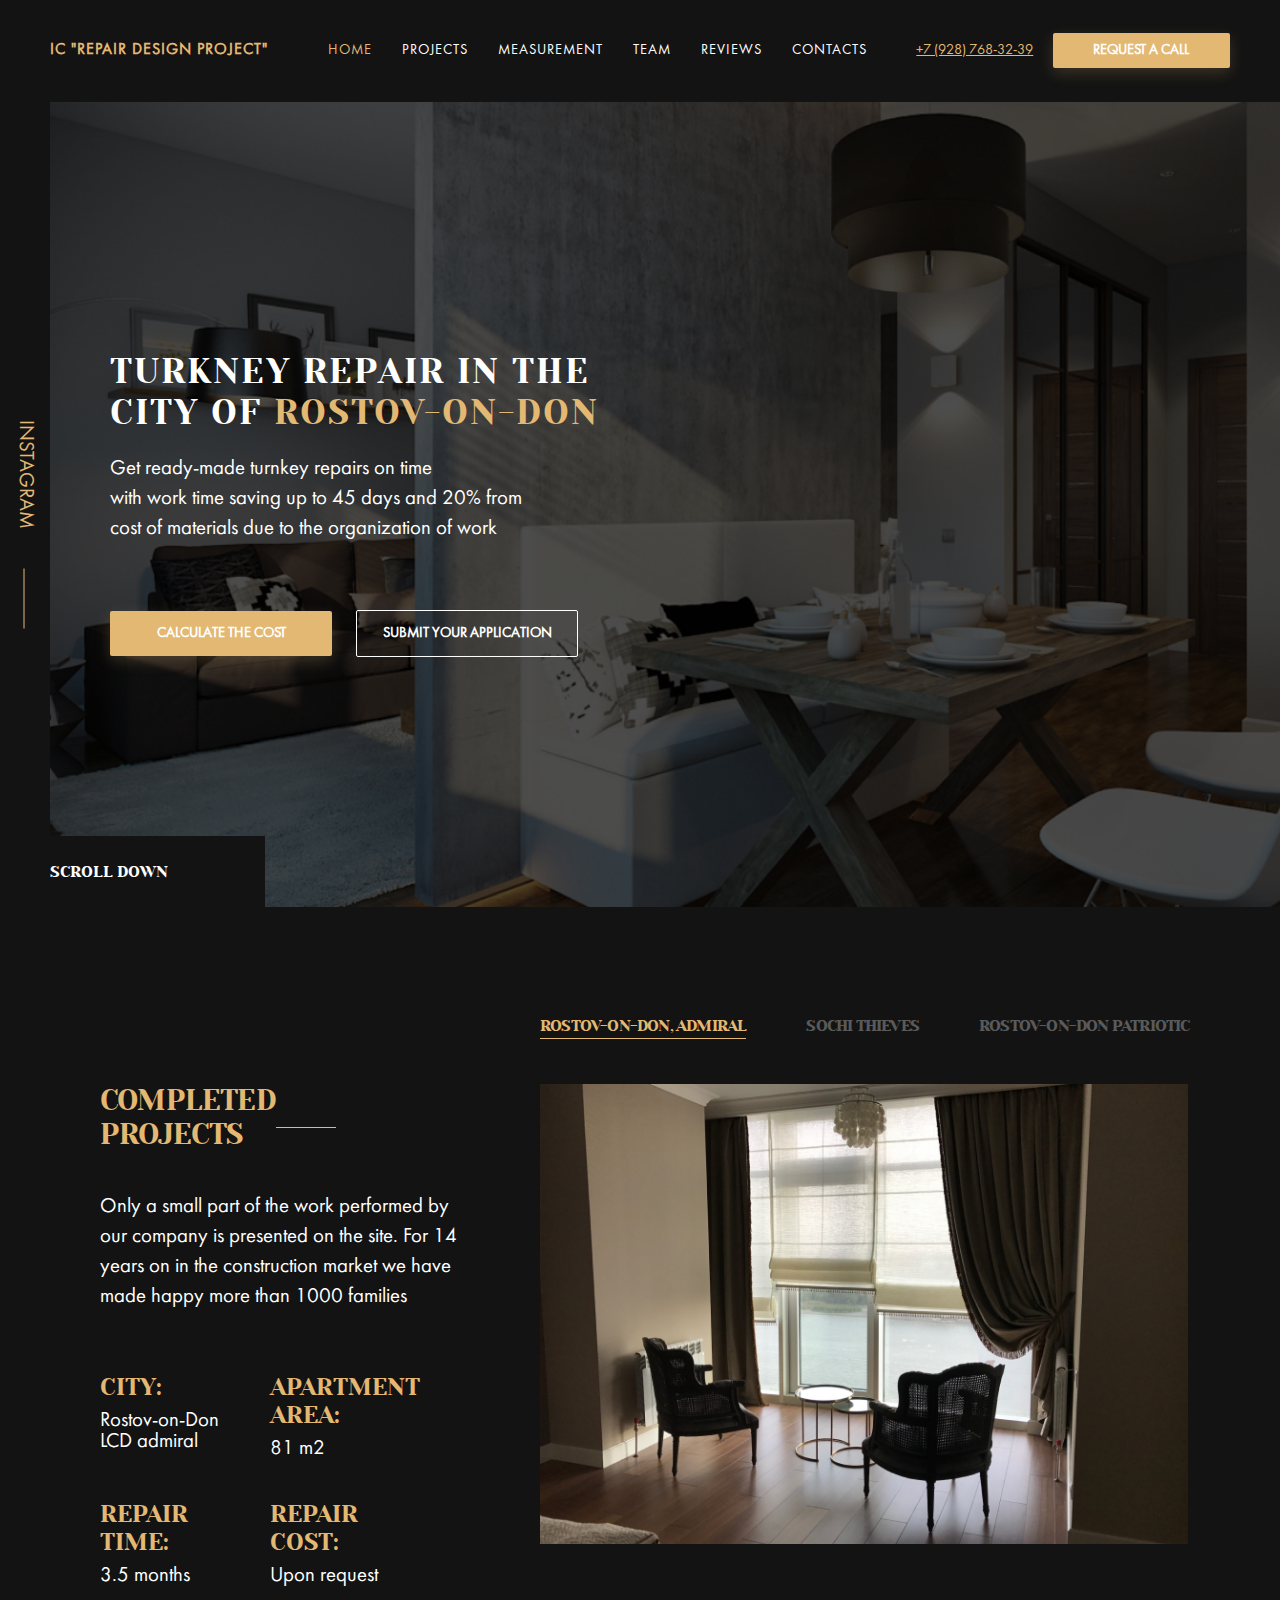
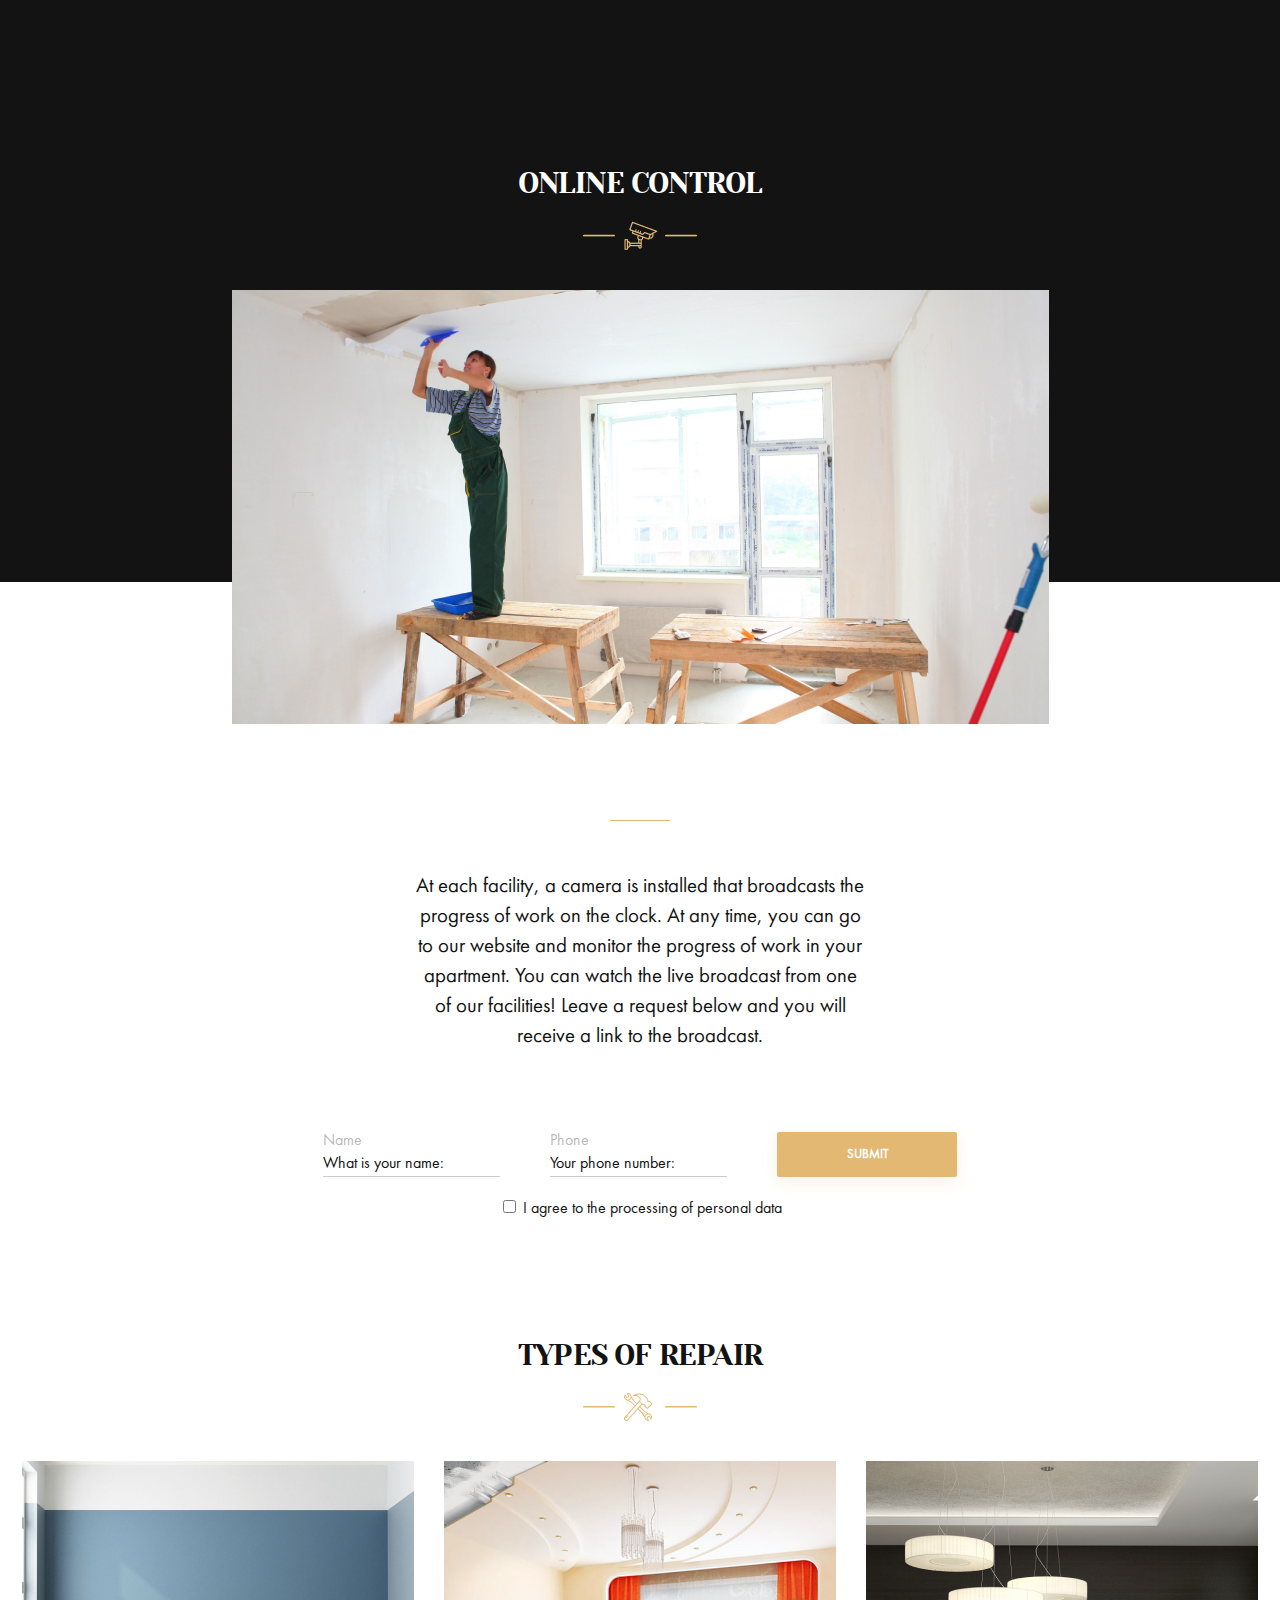
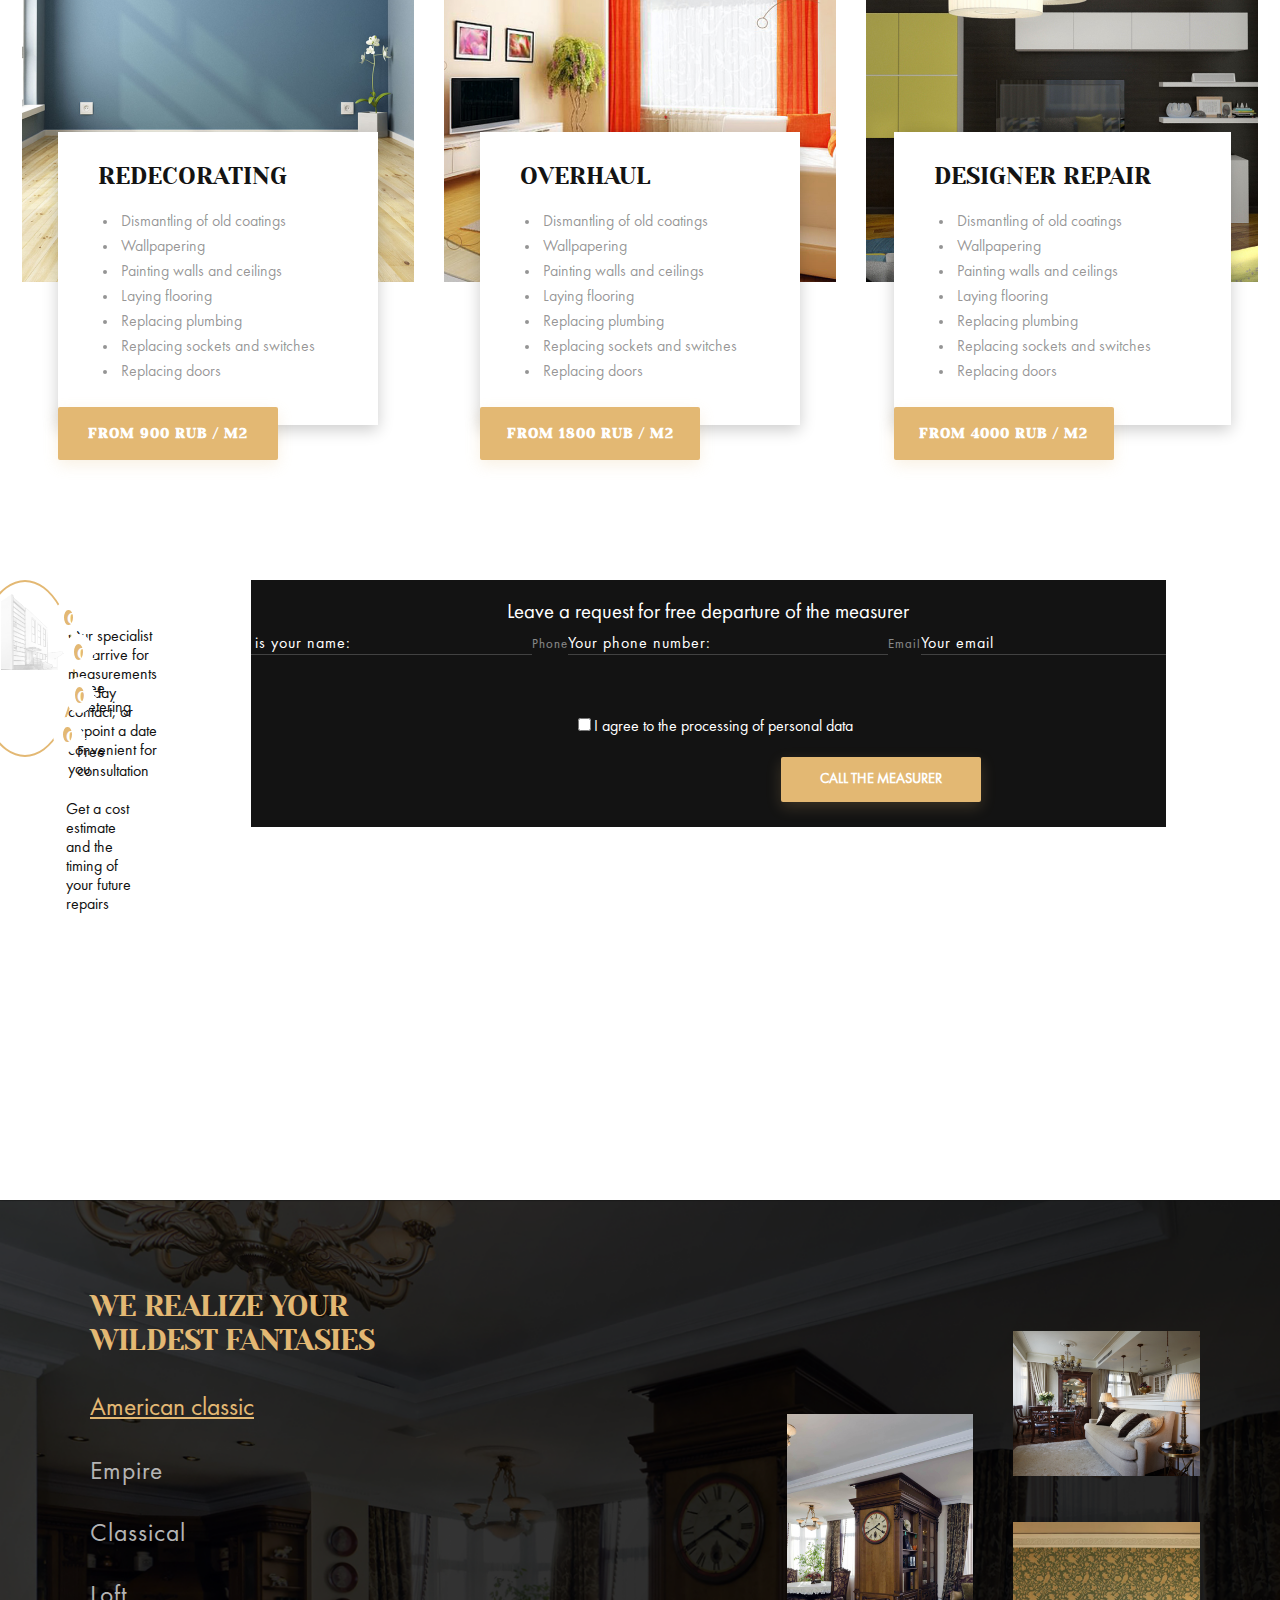
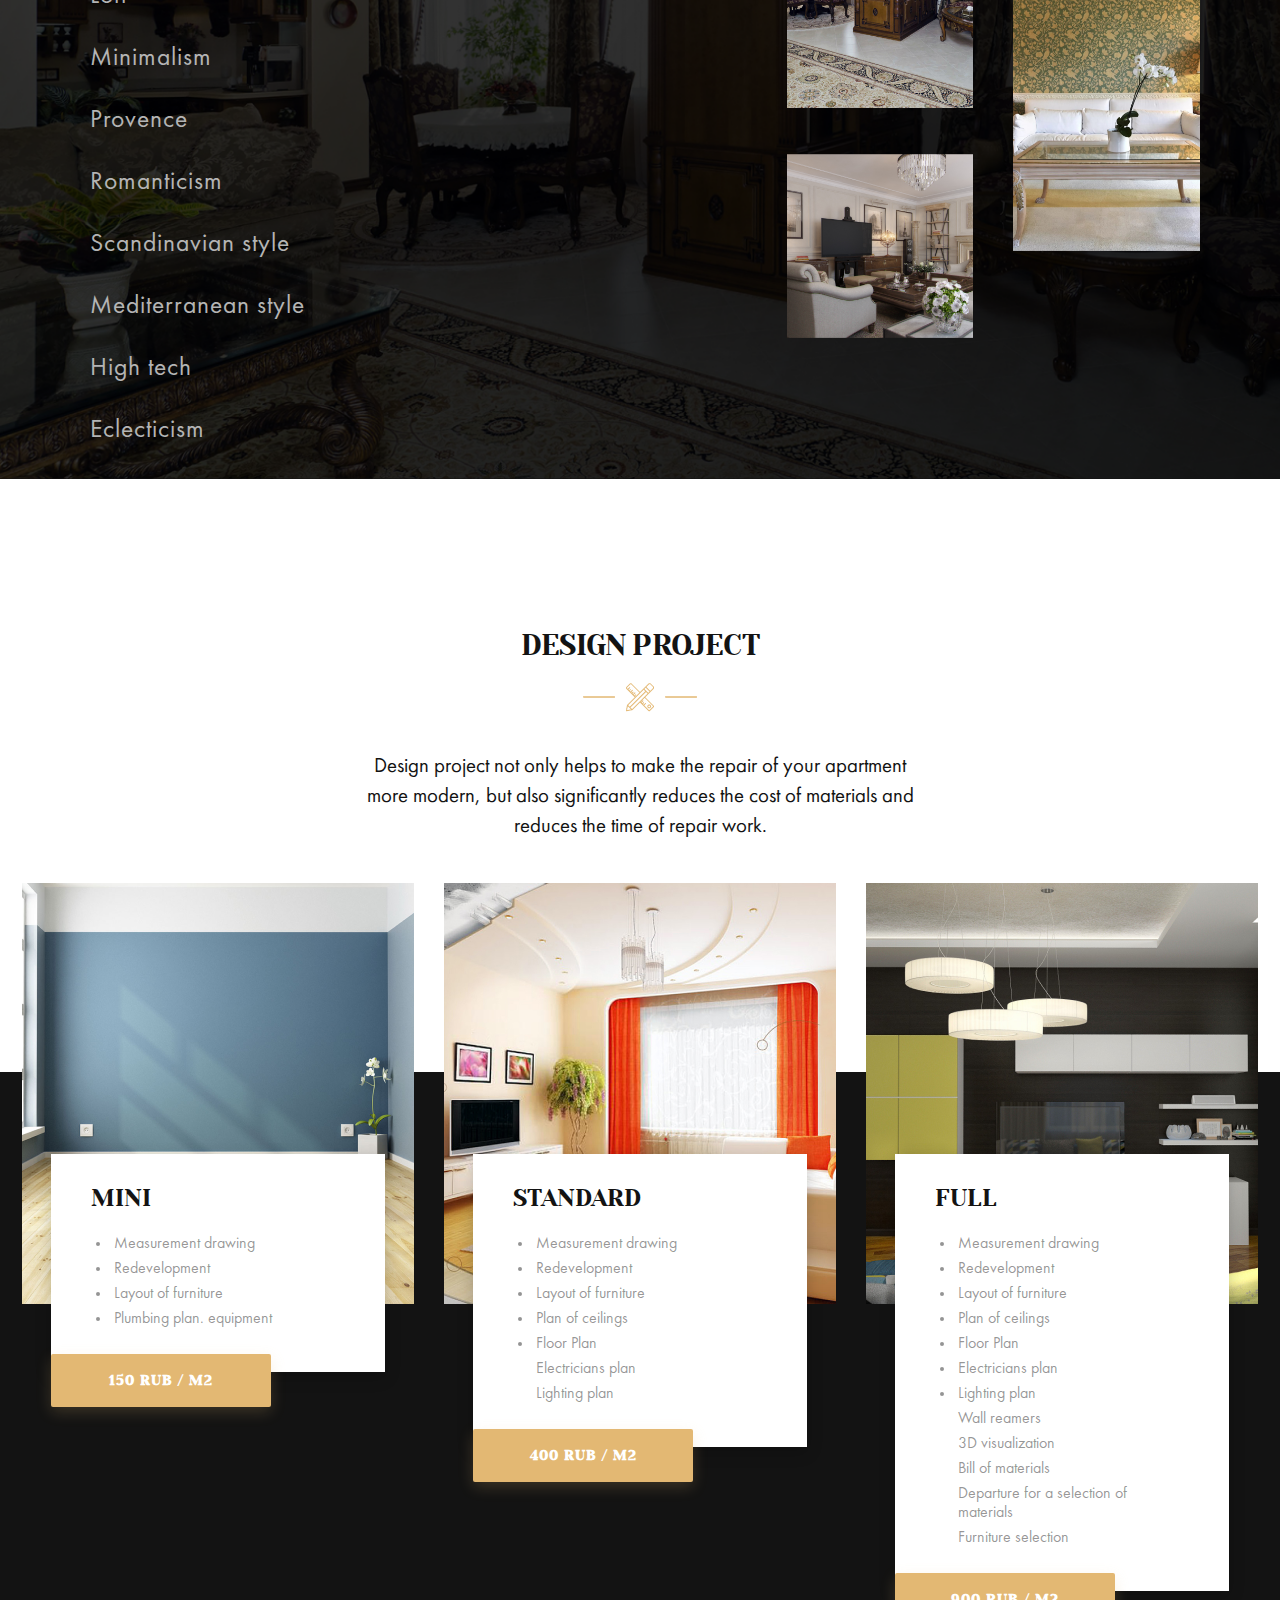
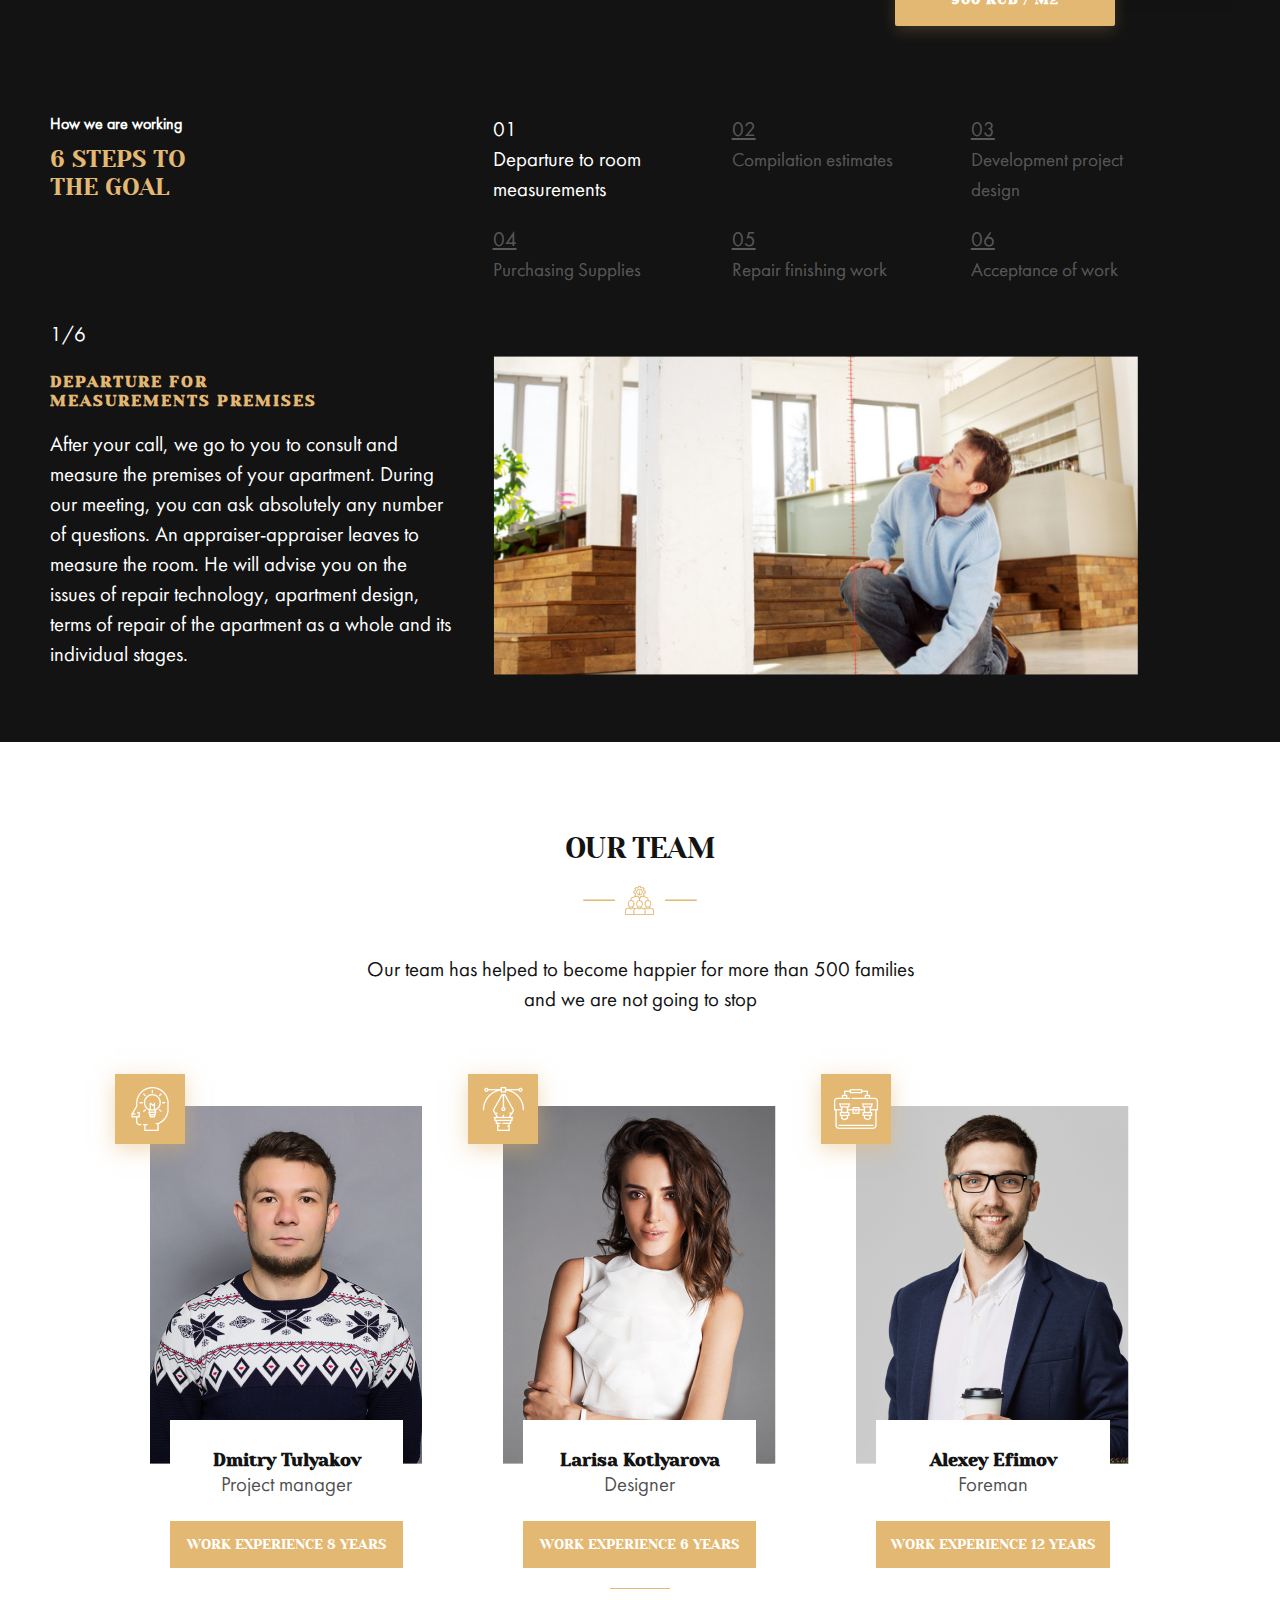
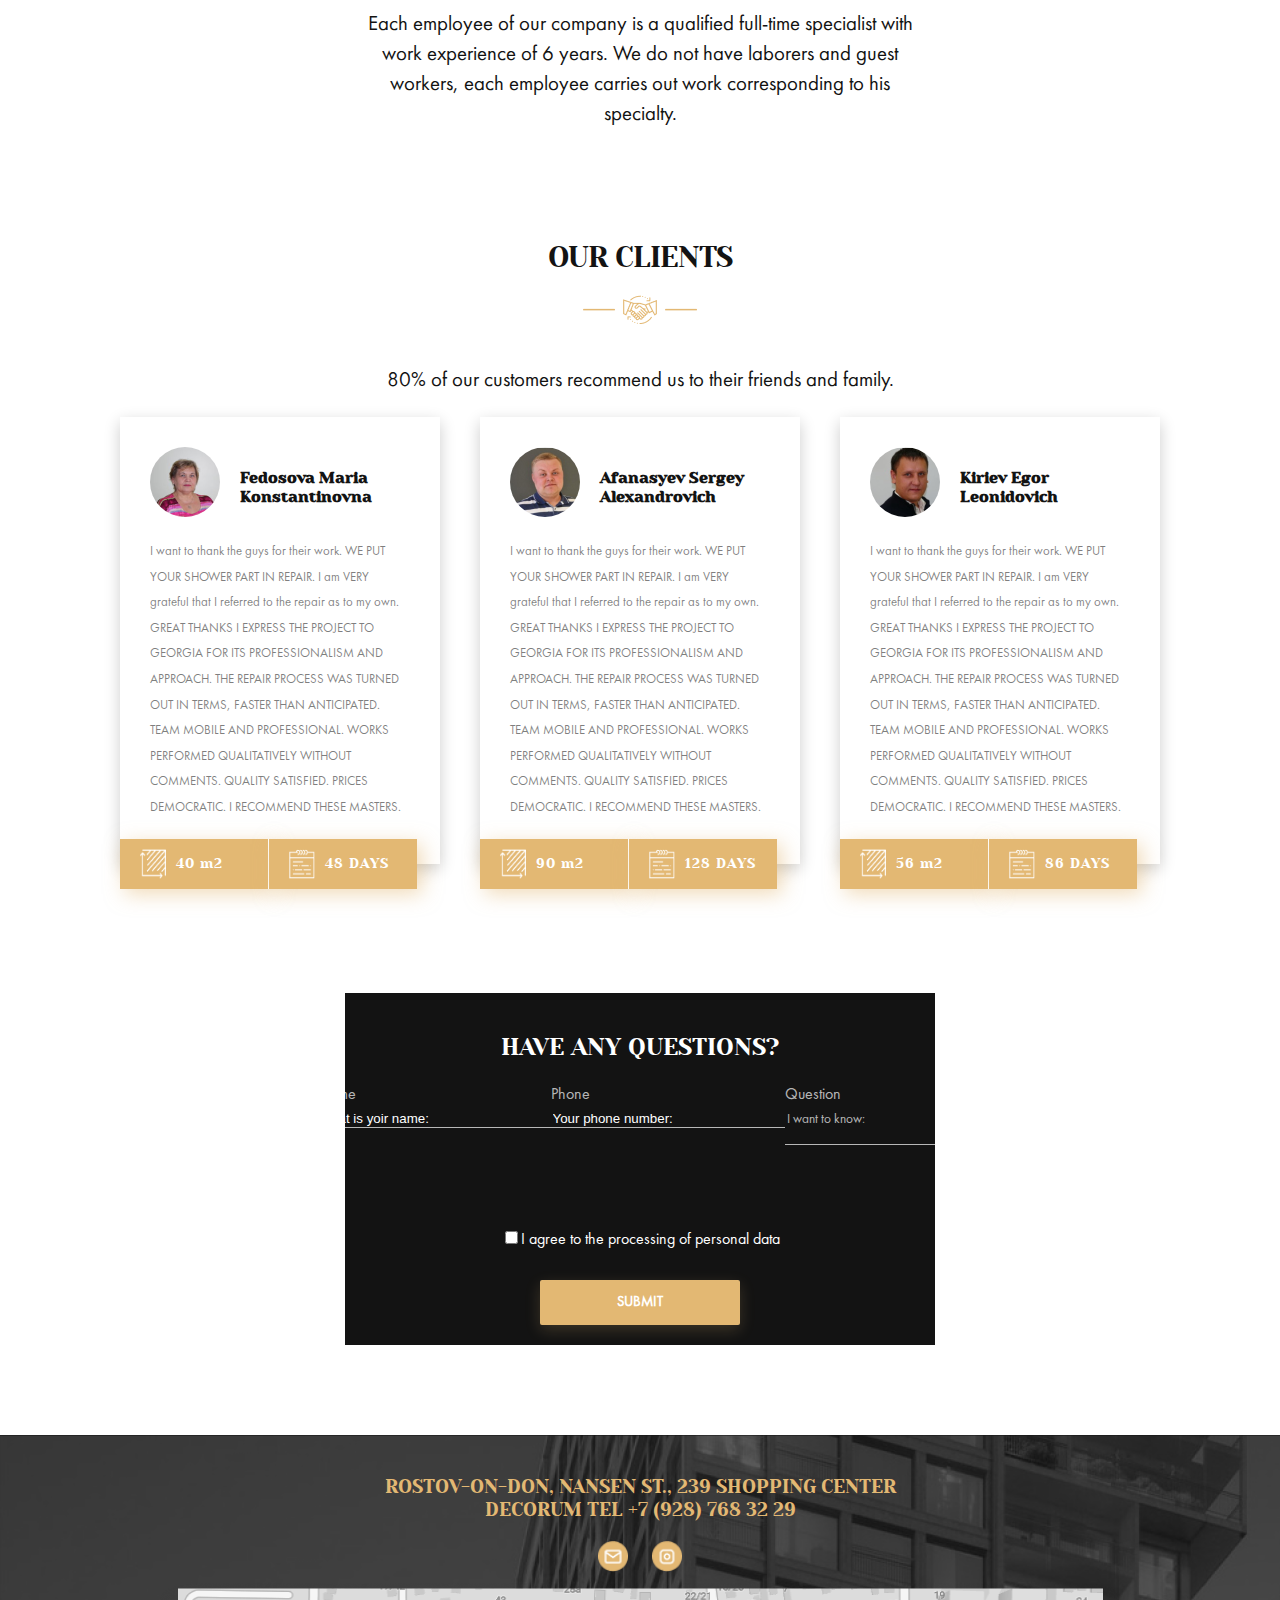
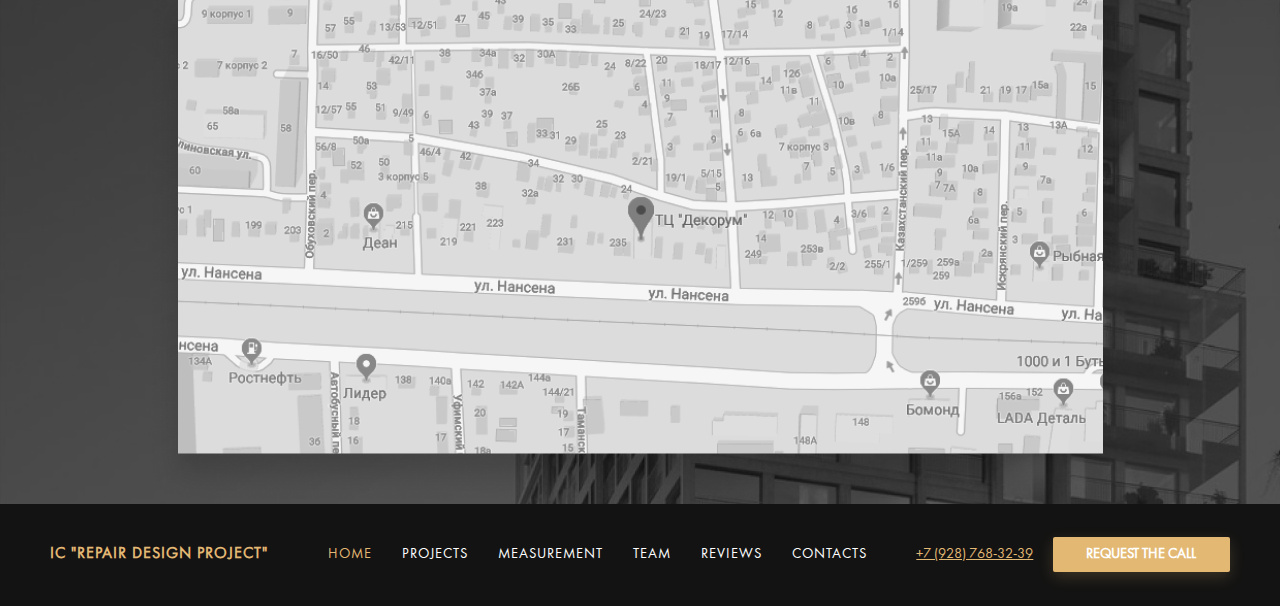
==== commit fd0bd45a: "feat: add mobile version" ====
--- a/index.html
+++ b/index.html
@@ -6,7 +6,7 @@
     <meta name="viewport" content="width=device-width, initial-scale=1.0">
     <meta http-equiv="X-UA-Compatible" content="ie=edge">
     <link rel="stylesheet" href="https://use.fontawesome.com/releases/v5.7.2/css/all.css" integrity="sha384-fnmOCqbTlWIlj8LyTjo7mOUStjsKC4pOpQbqyi7RrhN7udi9RwhKkMHpvLbHG9Sr" crossorigin="anonymous">
-    <link rel="stylesheet" type="text/css" href="./style.css">
+    <link rel="stylesheet" type="text/css" href="./style_mobile.css">
     <title>Repair Design Project</title>
 </head>
 
@@ -15,12 +15,12 @@
         <h4>IC "Repair Design Project"</h4>
         <nav>
             <ul class="menu_page_switcher">
-                <li class="menu_page_switcher--item"><a class="menu_page_switcher--item--link-selected" href="#">Home</a></li>
-                <li class="menu_page_switcher--item"><a class="menu_page_switcher--item--link" href="#">Projects</a></li>
-                <li class="menu_page_switcher--item"><a class="menu_page_switcher--item--link" href="#">Measurement</a></li>
-                <li class="menu_page_switcher--item"><a class="menu_page_switcher--item--link" href="#">Team</a></li>
-                <li class="menu_page_switcher--item"><a class="menu_page_switcher--item--link" href="#">Reviews</a></li>
-                <li class="menu_page_switcher--item"><a class="menu_page_switcher--item--link" href="#">Contacts</a></li>
+                <li class="menu_page_switcher--item"><a class="menu_page_switcher--item--link-selected" href="#" title="Home">Home</a></li>
+                <li class="menu_page_switcher--item"><a class="menu_page_switcher--item--link" href="#" title="Projects">Projects</a></li>
+                <li class="menu_page_switcher--item"><a class="menu_page_switcher--item--link" href="#" title="Measurent">Measurement</a></li>
+                <li class="menu_page_switcher--item"><a class="menu_page_switcher--item--link" href="#" title="Team">Team</a></li>
+                <li class="menu_page_switcher--item"><a class="menu_page_switcher--item--link" href="#" title="Reviews">Reviews</a></li>
+                <li class="menu_page_switcher--item"><a class="menu_page_switcher--item--link" href="#" title="Contacts">Contacts</a></li>
             </ul>
         </nav>
         <a href="tel: +7 (928) 768-32-39">
@@ -29,7 +29,6 @@
         <button class="btn">Request a call</button>
     </header>
     <section class="main_screen">
-        <!-- <div class="img_effect"></div> -->
         <article>
             <h1>Turkney repair in the <br>city of <span>rostov-on-don</span></h1>
             <p>Get ready-made turnkey repairs on time <br> with work time saving up to 45 days and 20% from <br> cost of materials due to the organization of work</p>
@@ -62,6 +61,9 @@
                 <div class="line"></div>
             </div>
             <p>Only a small part of the work performed by our company is presented on the site. For 14 years on in the construction market we have made happy more than 1000 families</p>
+            <div class="slider mobile">
+                <img src="./assets/images/image 2.1.png" alt="фото интерьера1" title="Интерьер">
+            </div>
             <div class="article_completed_projects--menu">
                 <div>
                     <h3>City:</h3>
@@ -91,9 +93,8 @@
                 <i class="fas fa-long-arrow-alt-right slider_btn-item"></i>
             </div>
         </article>
-        <div class="slider">
-            <img src="./assets/images/image 2.1.png" alt="фото интерьера1">
-            <!-- <img src="./assets/images/image 2.png" alt="фото интерьера2"> -->
+        <div class="slider desktop">
+            <img src="./assets/images/image 2.1.png" alt="фото интерьера1" title="интерьер">
         </div>
     </section>
     <section class="section_online_control">
@@ -101,12 +102,12 @@
         <h2>online control</h3>
             <img class="icon" src="./assets/images/icon_control.png" alt="камера наблюдения">
             <div class="video">
-                <img src="./assets/images/image 6.png" alt="заглушка видео">
+                <img src="./assets/images/image 6.png" alt="заглушка видео" title="видео">
             </div>
             <div class="line"></div>
             <p>At each facility, a camera is installed that broadcasts the progress of work on the clock. At any time, you can go to our website and monitor the progress of work in your apartment. You can watch the live broadcast from one of our facilities!
                 Leave a request below and you will receive a link to the broadcast.</p>
-            <form action="#">
+            <form action="#" class="mobile_form">
                 <div class="my_fieldset">
                     <div>
                         <label for="name">Name</label><input type="text" id="name" placeholder="What is your name:">
@@ -114,9 +115,13 @@
                     <div>
                         <label for="phone">Phone</label><input type="text" id="phone" placeholder="Your phone number:">
                     </div>
+                    <div class="mobile agreement">
+                        <input type="checkbox" id="agreement"><span class="checkmark"></span>
+                        <label for="agreemnet">I agree to the processing of personal data</label>
+                    </div>
                     <button class="btn">Submit</button>
                 </div>
-                <div class="agreement">
+                <div class="agreement desktop">
                     <input type="checkbox" id="agreement"><span class="checkmark"></span>
                     <label for="agreemnet">I agree to the processing of personal data</label>
                 </div>
@@ -127,7 +132,7 @@
         <img class="icon" src="./assets/images/icon_repair.png" alt="ремонт">
         <article class="section_types_of_repair--article">
             <div class="section_types_of_repair--article-item">
-                <img src="./assets/images/image.png" alt="интерьер 1">
+                <img src="./assets/images/image.png" alt="интерьер 1" title="Интерьер">
                 <div class="article_text">
                     <article class="article_text--element">
                         <h3>Redecorating</h3>
@@ -145,7 +150,7 @@
                 </div>
             </div>
             <div class="section_types_of_repair--article-item">
-                <img src="./assets/images/image 3.png" alt="интерьер 2">
+                <img src="./assets/images/image 3.png" alt="интерьер 2" title="Интерьер">
                 <div class="article_text">
                     <article class="article_text--element">
                         <h3>Overhaul</h3>
@@ -163,7 +168,7 @@
                 </div>
             </div>
             <div class="section_types_of_repair--article-item">
-                <img src="./assets/images/image 3 (1).png" alt="интерьер 3">
+                <img src="./assets/images/image 3 (1).png" alt="интерьер 3" title="Интерьер">
                 <div class="article_text">
                     <article class="article_text--element">
                         <h3>Designer Repair</h3>
@@ -183,27 +188,25 @@
         </article>
     </section>
     <section class="section_usp">
-        <article class="wrapper_circle">
-            <div class="circle_container">
-                <div class="circle_container-item"></div>
-            </div>
-            <div class="numbers">
-                <div class="circle_number num1">
-                    <p class="num">01</p>
-                    <p class="num_text">Our speciadivst will arrive for measurements per day contact, or appoint a date convenient for you</p>
-                </div>
-                <div class="circle_number num2">
-                    <p class="num">02</p>
-                    <p class="num_text">Free metering</p>
-                </div>
-                <div class="circle_number num3">
-                    <p class="num">03</p>
-                    <p class="num_text">Free consultation</p>
-                </div>
-                <div class="circle_number num4">
-                    <p class="num">04</p>
-                    <p class="num_text">Get a cost estimate and the timing of your future repairs</p>
-                </div>
+        <article class="usp--left">
+            <p class="usp--left-p">Our specialist will arrive for measurements per day contact, or appoint a date convenient for you</p>
+            <p class="usp--left-p">Free metering</p>
+            <p class="usp--left-p">Free consultation</p>
+            <p class="usp--left-p">Get a cost estimate and the timing of your future repairs</p>
+            <div class="usp--left--circle">
+                <div class="usp--left--circle--wrp-litle">
+                    <p>01</p>
+                </div>
+                <div class="usp--left--circle--wrp-litle">
+                    <p>02</p>
+                </div>
+                <div class="usp--left--circle--wrp-litle">
+                    <p>03</p>
+                </div>
+                <div class="usp--left--circle--wrp-litle">
+                    <p>04</p>
+                </div>
+                <img src="./assets/images/image 6.1.png" alt="карусель">
             </div>
         </article>
         <form action="#" class="my_form">
@@ -224,7 +227,7 @@
             <button class="btn">Call the measurer</button>
         </form>
         <div class="my_text">
-            <img src="./assets/images/icon_coinsaver.png" alt="копилка">
+            <img src="./assets/images/icon_coinsaver.png" alt="копилка" title="Копилка">
             <p>Help save 10 - 20% of the cost of materials</p>
         </div>
     </section>
@@ -245,14 +248,16 @@
                 <li><a href="#" class="section_types_interior--article-menu-link">Eclecticism</a></li>
             </ul>
         </article>
+        <div class="background_block mobile"></div>
         <div class="section_types_interior--img_elements">
+            <img src="./assets/images/image_5.3_mobile.png" class="mobile" alt="Интерьер 1" title="Интерьер">
             <div class="item1">
-                <img src="./assets/images/image 5 (1).png" alt="интерьер 1">
-                <img src="./assets/images/image 5 (3).png" alt="интерьер 2">
+                <img src="./assets/images/image 5 (1).png" alt="интерьер 1" title="Интерьер">
+                <img src="./assets/images/image 5 (3).png" alt="интерьер 2" title="Интерьер">
             </div>
             <div class="item2">
-                <img src="./assets/images/image 5.png" alt="интерьер 3">
-                <img src="./assets/images/image 5 (2).png" alt="интерьер 4">
+                <img src="./assets/images/image 5.png" alt="интерьер 3" title="Интерьер">
+                <img src="./assets/images/image 5 (2).png" alt="интерьер 4" title="Интерьер">
             </div>
         </div>
     </section>
@@ -262,7 +267,7 @@
         <p>Design project not only helps to make the repair of your apartment more modern, but also significantly reduces the cost of materials and reduces the time of repair work.</p>
         <article class="section_design_projects--article">
             <div class="section_design_projects--article-item">
-                <img src="./assets/images/image.png" alt="интерьер 1">
+                <img src="./assets/images/image.png" alt="интерьер 1" title="Интерьер">
                 <div class="article_text">
                     <article class="article_text--element">
                         <h3>Mini</h3>
@@ -287,15 +292,15 @@
                             <li>Layout of furniture</li>
                             <li>Plan of ceilings</li>
                             <li>Floor Plan</li>
-                            <li>Electricians plan</li>
-                            <li>Lighting plan</li>
+                            <li class="desktop">Electricians plan</li>
+                            <li class="desktop">Lighting plan</li>
                         </ul>
                     </article>
                     <button class="btn">400 rub / m2</button>
                 </div>
             </div>
             <div class="section_design_projects--article-item">
-                <img src="./assets/images/image 3 (1).png" alt="интерьер 3">
+                <img src="./assets/images/image 3 (1).png" alt="интерьер 3" title="Интерьер">
                 <div class="article_text">
                     <article class="article_text--element">
                         <h3>Full</h3>
@@ -307,11 +312,11 @@
                             <li>Floor Plan</li>
                             <li>Electricians plan</li>
                             <li>Lighting plan</li>
-                            <li>Wall reamers</li>
-                            <li>3D visualization</li>
-                            <li>Bill of materials</li>
-                            <li>Departure for a selection of materials</li>
-                            <li>Furniture selection</li>
+                            <li class="desktop">Wall reamers</li>
+                            <li class="desktop">3D visualization</li>
+                            <li class="desktop">Bill of materials</li>
+                            <li class="desktop">Departure for a selection of materials</li>
+                            <li class="desktop">Furniture selection</li>
                         </ul>
                     </article>
                     <button class="btn">900 rub / m2</button>
@@ -330,32 +335,41 @@
                 <p class="p_steps">After your call, we go to you to consult and measure the premises of your apartment. During our meeting, you can ask absolutely any number of questions. An appraiser-appraiser leaves to measure the room. He will advise you on the issues
                     of repair technology, apartment design, terms of repair of the apartment as a whole and its individual stages.</p>
             </article>
+            <div class="slider_btn">
+                <i class="fas fa-long-arrow-alt-left slider_btn-item"></i>
+                <i class="fas fa-circle slider_btn-item slider_btn-item active"></i>
+                <i class="fas fa-circle slider_btn-item"></i>
+                <i class="fas fa-circle slider_btn-item"></i>
+                <i class="fas fa-circle slider_btn-item"></i>
+                <i class="fas fa-circle slider_btn-item"></i>
+                <i class="fas fa-long-arrow-alt-right slider_btn-item"></i>
+            </div>
         </article>
         <article class="section_steps_working--article">
             <div class="section_steps_working--article--steps">
                 <div class="section_steps_working--article--steps-item-selected">
                     <p class="number_step">01</p>
-                    <p>Departure to room measurements</p>
+                    <p class="text_step">Departure to room measurements</p>
                 </div>
                 <div class="section_steps_working--article--steps-item">
                     <p class="number_step">02</p>
-                    <p>Compilation estimates</p>
+                    <p class="text_step">Compilation estimates</p>
                 </div>
                 <div class="section_steps_working--article--steps-item">
                     <p class="number_step">03</p>
-                    <p>Development project design</p>
+                    <p class="text_step">Development project design</p>
                 </div>
                 <div class="section_steps_working--article--steps-item">
                     <p class="number_step">04</p>
-                    <p>Purchasing Supplies</p>
+                    <p class="text_step">Purchasing Supplies</p>
                 </div>
                 <div class="section_steps_working--article--steps-item">
                     <p class="number_step">05</p>
-                    <p>Repair finishing work</p>
+                    <p class="text_step">Repair finishing work</p>
                 </div>
                 <div class="section_steps_working--article--steps-item">
                     <p class="number_step">06</p>
-                    <p>Acceptance of work</p>
+                    <p class="text_step">Acceptance of work</p>
                 </div>
             </div>
             <img src="./assets/images/Mask Group.png" alt="этапы работы">
@@ -369,7 +383,7 @@
             <div class="section_our_team--article-item">
                 <img src="./assets/images/icon_idea.png" alt="иконка идея" class="icon">
                 <div class="article_text_team">
-                    <img src="./assets/images/person1.png" alt="менеджер">
+                    <img src="./assets/images/person1.png" alt="менеджер" title="Фото менеджер">
                     <article class="article_text_team--element">
                         <h4>Dmitry Tulyakov</h4>
                         <p>Project manager</p>
@@ -381,7 +395,7 @@
             <div class="section_our_team--article-item">
                 <img src="./assets/images/icon_pero.png" alt="иконка перо" class="icon">
                 <div class="article_text_team">
-                    <img src="./assets/images/person2.png" alt="дизайнер">
+                    <img src="./assets/images/person2.png" alt="дизайнер" title="Фото дизайнер">
                     <article class="article_text_team--element">
                         <h4>Larisa Kotlyarova</h4>
                         <p>Designer</p>
@@ -392,7 +406,7 @@
             <div class="section_our_team--article-item">
                 <img src="./assets/images/icon_portfolio.png" alt="иконка портфель" class="icon">
                 <div class="article_text_team">
-                    <img src="./assets/images/person3.png" alt="мастер">
+                    <img src="./assets/images/person3.png" alt="мастер" title="Фото мастер">
                     <article class="article_text_team--element">
                         <h4>Alexey Efimov</h4>
                         <p>Foreman</p>
@@ -414,7 +428,7 @@
                 <article class="article_text--element">
                     <div class="clients_name">
                         <div class="circle_client">
-                            <img src="./assets/images/review1.png" alt="клиент 1">
+                            <img src="./assets/images/review1.png" alt="клиент 1" title="Наш клиент">
                         </div>
                         <h4>Fedosova Maria <br>Konstantinovna</h4>
                     </div>
@@ -431,7 +445,7 @@
                 <article class="article_text--element">
                     <div class="clients_name">
                         <div class="circle_client">
-                            <img src="./assets/images/review2.png" alt="клиент 2">
+                            <img src="./assets/images/review2.png" alt="клиент 2" title="Наш клиент">
                         </div>
                         <h4>Afanasyev Sergey <br>Alexandrovich</h4>
                     </div>
@@ -447,7 +461,7 @@
                 <article class="article_text--element">
                     <div class="clients_name">
                         <div class="circle_client">
-                            <img src="./assets/images/review3.png" alt="клиент 3">
+                            <img src="./assets/images/review3.png" alt="клиент 3" title="Наш клиент">
                         </div>
                         <h4>Kiriev Egor <br>Leonidovich</h4>
                     </div>
@@ -462,7 +476,6 @@
         </div>
     </section>
     <section class="section_form_question">
-        <!-- <form action="#" class="my_form"> -->
         <form action="#">
             <h3>have any questions?</h3>
             <fieldset>
@@ -493,7 +506,7 @@
             <img src="./assets/images/icon_mail.png" alt="email">
             <img src="./assets/images/icon_instagram.png" alt="Instagram">
         </div>
-        <img src="./assets/images/map.png" alt="карта заглушка">
+        <img src="./assets/images/map.png" alt="карта заглушка" title="Карта">
     </section>
     <footer>
         <h4>IC "Repair Design Project"</h4>
@@ -507,7 +520,7 @@
                 <li class="menu_page_switcher--item"><a class="menu_page_switcher--item--link" href="#">Contacts</a></li>
             </ul>
         </nav>
-        <a href="tel: +7 (928) 768-32-39">
+        <a href="tel: +7 (928) 768-32-39" title="tel: +7 (928) 768-32-39">
             <p>+7 (928) 768-32-39</p>
         </a>
         <button class="btn">Request the call</button>
--- a/style_mobile.css
+++ b/style_mobile.css
@@ -0,0 +1,481 @@
+@import url("./style.css");
+@media (max-width: 380px) {
+  .mobile {
+    display: block;
+  }
+  .desktop {
+    display: none;
+  }
+  body h1 {
+    font-size: 1.3rem;
+  }
+  body h2 {
+    font-size: 1.2rem;
+  }
+  body h3 {
+    font-size: 0.9rem;
+  }
+  body p {
+    padding: 0;
+    margin: 0;
+    font-size: 0.9rem;
+    line-height: 20px;
+  }
+  .mobile {
+    display: block;
+  }
+  header,
+  footer {
+    padding: 25px 20px;
+  }
+  header a,
+  footer a {
+    color: #fff;
+  }
+  header a p,
+  footer a p {
+    color: #fff;
+  }
+  header h4,
+  footer h4 {
+    font-size: 0.7rem;
+    margin: 0;
+  }
+  header .menu_page_switcher,
+  footer .menu_page_switcher {
+    display: none;
+  }
+  header .btn,
+  footer .btn {
+    display: none;
+  }
+  .main_screen {
+    margin: 0;
+    padding: 0 20px;
+  }
+  .main_screen .img_effect {
+    margin: 0;
+  }
+  .main_screen h1 {
+    font-size: 1.3rem;
+    margin: 20px 0;
+  }
+  .main_screen aside {
+    display: none;
+  }
+  .main_screen .scroll_down {
+    display: none;
+  }
+  .main_screen .buttons {
+    margin: 20px 0;
+    display: -webkit-box;
+    display: -ms-flexbox;
+    display: flex;
+    -webkit-box-orient: vertical;
+    -webkit-box-direction: normal;
+        -ms-flex-direction: column;
+            flex-direction: column;
+    -webkit-box-align: center;
+        -ms-flex-align: center;
+            align-items: center;
+  }
+  .main_screen .buttons .btn {
+    width: 100%;
+    margin: 20px 0;
+    font-size: 0.8rem;
+  }
+  .main_screen .buttons .btn_second {
+    width: 100%;
+  }
+  .second_screen {
+    display: -webkit-box;
+    display: -ms-flexbox;
+    display: flex;
+    -webkit-box-orient: vertical;
+    -webkit-box-direction: normal;
+        -ms-flex-direction: column;
+            flex-direction: column;
+    padding: 30px 20px;
+  }
+  .second_screen .header_name {
+    -webkit-box-pack: center;
+        -ms-flex-pack: center;
+            justify-content: center;
+  }
+  .second_screen .header_name h2 {
+    text-align: center;
+    padding: 20px 0;
+  }
+  .second_screen .header_name .line {
+    display: none;
+  }
+  .second_screen .article_completed_projects {
+    padding: 0;
+  }
+  .second_screen .article_completed_projects p {
+    text-align: center;
+    width: 80%;
+    margin: 0 auto;
+    padding: 10px 0;
+  }
+  .second_screen .article_completed_projects .slider_btn {
+    display: none;
+  }
+  .second_screen .article_completed_projects--menu div {
+    margin: 0;
+    padding: 20px 0;
+  }
+  .second_screen .article_completed_projects--menu div h3 {
+    margin: 0 0 10px;
+  }
+  .second_screen .article_completed_projects--menu div p {
+    text-align: left;
+    margin: 0;
+  }
+  .second_screen .slider {
+    padding: 20px 0;
+  }
+  .second_screen .slider.desktop {
+    display: none;
+  }
+  .second_screen .slider.mobile {
+    display: -webkit-box;
+    display: -ms-flexbox;
+    display: flex;
+  }
+  .second_screen .slider img {
+    width: 100%;
+  }
+  .second_screen .menu_projects_switcher {
+    display: none;
+  }
+  .section_online_control {
+    background: #131313;
+    padding: 0 20px 60px 20px;
+    margin: 0;
+  }
+  .section_online_control .background_block {
+    display: none;
+  }
+  .section_online_control p {
+    color: #fff;
+    width: 100%;
+    padding: 0;
+  }
+  .section_online_control .line {
+    margin: 20px auto;
+    padding: 0;
+  }
+  .section_online_control form {
+    width: 100%;
+    margin: 25px 0;
+    display: -webkit-box;
+    display: -ms-flexbox;
+    display: flex;
+    -webkit-box-orient: vertical;
+    -webkit-box-direction: normal;
+        -ms-flex-direction: column;
+            flex-direction: column;
+    -webkit-box-pack: justify;
+        -ms-flex-pack: justify;
+            justify-content: space-between;
+    -webkit-box-align: center;
+        -ms-flex-align: center;
+            align-items: center;
+  }
+  .section_online_control form .my_fieldset {
+    -webkit-box-orient: vertical;
+    -webkit-box-direction: normal;
+        -ms-flex-direction: column;
+            flex-direction: column;
+    width: calc(100% - 20px);
+  }
+  .section_online_control form .my_fieldset div {
+    margin: 20px 0;
+    width: 100%;
+  }
+  .section_online_control form .my_fieldset div label {
+    background: none;
+    margin-bottom: 3px;
+    color: rgba(255, 255, 255, 0.7);
+  }
+  .section_online_control form .my_fieldset div input {
+    background: none;
+    border: none;
+    border-bottom: 1px solid rgba(255, 255, 255, 0.7);
+  }
+  .section_online_control form .my_fieldset div input::-webkit-input-placeholder {
+    padding: 0 0 10px 0;
+    color: #fff;
+  }
+  .section_online_control form .my_fieldset div input:-ms-input-placeholder {
+    padding: 0 0 10px 0;
+    color: #fff;
+  }
+  .section_online_control form .my_fieldset div input::-ms-input-placeholder {
+    padding: 0 0 10px 0;
+    color: #fff;
+  }
+  .section_online_control form .my_fieldset div input::placeholder {
+    padding: 0 0 10px 0;
+    color: #fff;
+  }
+  .section_online_control form .my_fieldset .agreement {
+    padding: 20px 0 30px;
+    display: -webkit-box;
+    display: -ms-flexbox;
+    display: flex;
+    -webkit-box-orient: horizontal;
+    -webkit-box-direction: normal;
+        -ms-flex-direction: row;
+            flex-direction: row;
+    -webkit-box-pack: start;
+        -ms-flex-pack: start;
+            justify-content: flex-start;
+    position: static;
+    left: 10px;
+    width: 100%;
+  }
+  .section_online_control form .my_fieldset .agreement label {
+    margin-left: 10px;
+    color: rgba(255, 255, 255, 0.7);
+  }
+  .section_online_control form .my_fieldset .btn {
+    width: 100%;
+    margin: 0 0 -105px 0;
+  }
+  .section_usp {
+    display: none;
+  }
+  .article_text--element {
+    padding: 10px 10px 40px 10px;
+  }
+  .article_text--element h3 {
+    padding: 20px;
+  }
+  .article_text .btn {
+    width: 80%;
+    font-size: 0.8rem;
+    padding: 15px;
+  }
+  .section_types_of_repair {
+    padding: 50px 20px;
+  }
+  .section_types_of_repair--article {
+    -webkit-box-orient: vertical;
+    -webkit-box-direction: normal;
+        -ms-flex-direction: column;
+            flex-direction: column;
+  }
+  .section_types_of_repair--article-item {
+    margin: 0 0 10px;
+    -webkit-box-align: start;
+        -ms-flex-align: start;
+            align-items: flex-start;
+  }
+  .section_types_of_repair--article-item .article_text {
+    margin-top: -170px;
+    width: 85%;
+  }
+  .section_types_interior {
+    display: block;
+    background: #fff;
+    padding: 20px;
+  }
+  .section_types_interior--article {
+    padding: 0;
+  }
+  .section_types_interior--article h2 {
+    font: 1.4rem "Yeseva-one";
+    color: #E3B873;
+    text-align: center;
+    margin: 20px 0;
+  }
+  .section_types_interior--article-menu {
+    display: none;
+  }
+  .section_types_interior--img_elements {
+    padding: 0;
+  }
+  .section_types_interior img {
+    width: calc(100% - 20px);
+    z-index: 1;
+  }
+  .section_types_interior .item1 {
+    display: none;
+  }
+  .section_types_interior .item2 {
+    display: none;
+  }
+  .section_design_projects {
+    background: #131313;
+    top: -165px;
+    z-index: 0;
+    padding: 150px 20px 0;
+    margin-bottom: -130px;
+  }
+  .section_design_projects .background_block {
+    display: none;
+  }
+  .section_design_projects h2 {
+    color: #fff;
+  }
+  .section_design_projects p {
+    color: #b4b4b4;
+    font-size: 1rem;
+    width: 80%;
+  }
+  .section_design_projects--article {
+    -webkit-box-orient: vertical;
+    -webkit-box-direction: normal;
+        -ms-flex-direction: column;
+            flex-direction: column;
+  }
+  .section_design_projects--article-item {
+    margin: 0 0 10px;
+    -webkit-box-align: start;
+        -ms-flex-align: start;
+            align-items: flex-start;
+  }
+  .section_design_projects--article-item .article_text {
+    margin-top: -170px;
+    width: 85%;
+  }
+  .section_steps_working {
+    display: none;
+  }
+  .section_our_team {
+    background: #131313;
+    padding: 20px;
+  }
+  .section_our_team h2 {
+    color: #fff;
+  }
+  .section_our_team .team_p {
+    color: #b4b4b4;
+    width: 85%;
+  }
+  .section_our_team--article {
+    -webkit-box-orient: vertical;
+    -webkit-box-direction: normal;
+        -ms-flex-direction: column;
+            flex-direction: column;
+  }
+  .section_our_team--article-item img.icon {
+    top: 35px;
+  }
+  .section_our_team--article-item .article_text_team--element {
+    margin-top: -80px;
+  }
+  .section_our_team .line {
+    display: none;
+  }
+  .section_our_clients {
+    display: none;
+  }
+  .section_form_question {
+    padding: 20px;
+    background: #131313;
+  }
+  .section_form_question form {
+    width: calc(100% - 20px);
+    padding: 0;
+  }
+  .section_form_question form h3 {
+    font-size: 1.4rem;
+  }
+  .section_form_question form .btn {
+    width: 100%;
+  }
+  .section_form_question form fieldset {
+    width: 100%;
+    padding: 0;
+  }
+  .section_form_question form fieldset .name_phone_form {
+    -webkit-box-orient: vertical;
+    -webkit-box-direction: normal;
+        -ms-flex-direction: column;
+            flex-direction: column;
+    margin: 0;
+  }
+  .section_form_question form fieldset .label_input {
+    margin: 20px 0;
+  }
+  .section_form_question form fieldset .label_input input {
+    width: 100%;
+    padding: 10px 0;
+  }
+  .section_form_question form fieldset input::-webkit-input-placeholder,
+  .section_form_question form fieldset textarea::-webkit-input-placeholder {
+    padding: 3px 0;
+    color: #fff;
+    font: 1.2rem "FuturaBookC";
+  }
+  .section_form_question form fieldset input:-ms-input-placeholder,
+  .section_form_question form fieldset textarea:-ms-input-placeholder {
+    padding: 3px 0;
+    color: #fff;
+    font: 1.2rem "FuturaBookC";
+  }
+  .section_form_question form fieldset input::-ms-input-placeholder,
+  .section_form_question form fieldset textarea::-ms-input-placeholder {
+    padding: 3px 0;
+    color: #fff;
+    font: 1.2rem "FuturaBookC";
+  }
+  .section_form_question form fieldset input::placeholder,
+  .section_form_question form fieldset textarea::placeholder {
+    padding: 3px 0;
+    color: #fff;
+    font: 1.2rem "FuturaBookC";
+  }
+  .section_form_question form .agreement {
+    margin: 20px 0 0;
+    width: 100%;
+    display: -webkit-box;
+    display: -ms-flexbox;
+    display: flex;
+    -webkit-box-pack: start;
+        -ms-flex-pack: start;
+            justify-content: flex-start;
+  }
+  .section_form_question form .agreement input {
+    margin-right: 10px;
+  }
+  .section_form_question form .agreement label {
+    color: #b4b4b4;
+  }
+  .section_contacts {
+    display: -webkit-box;
+    display: -ms-flexbox;
+    display: flex;
+    -webkit-box-orient: vertical;
+    -webkit-box-direction: normal;
+        -ms-flex-direction: column;
+            flex-direction: column;
+    width: calc(100% - 20px);
+    background: none;
+    padding: 20px;
+  }
+  .section_contacts h3 {
+    padding: 20px 0;
+    width: 85%;
+    font-size: 1.1rem;
+  }
+  .section_contacts .icons img {
+    width: 40px;
+  }
+  .section_contacts img {
+    width: calc(100% - 20px);
+    -webkit-box-ordinal-group: 0;
+        -ms-flex-order: -1;
+            order: -1;
+  }
+  footer {
+    display: none;
+  }
+  .text_after_section {
+    display: none;
+  }
+}
+/*# sourceMappingURL=style_mobile.css.map */